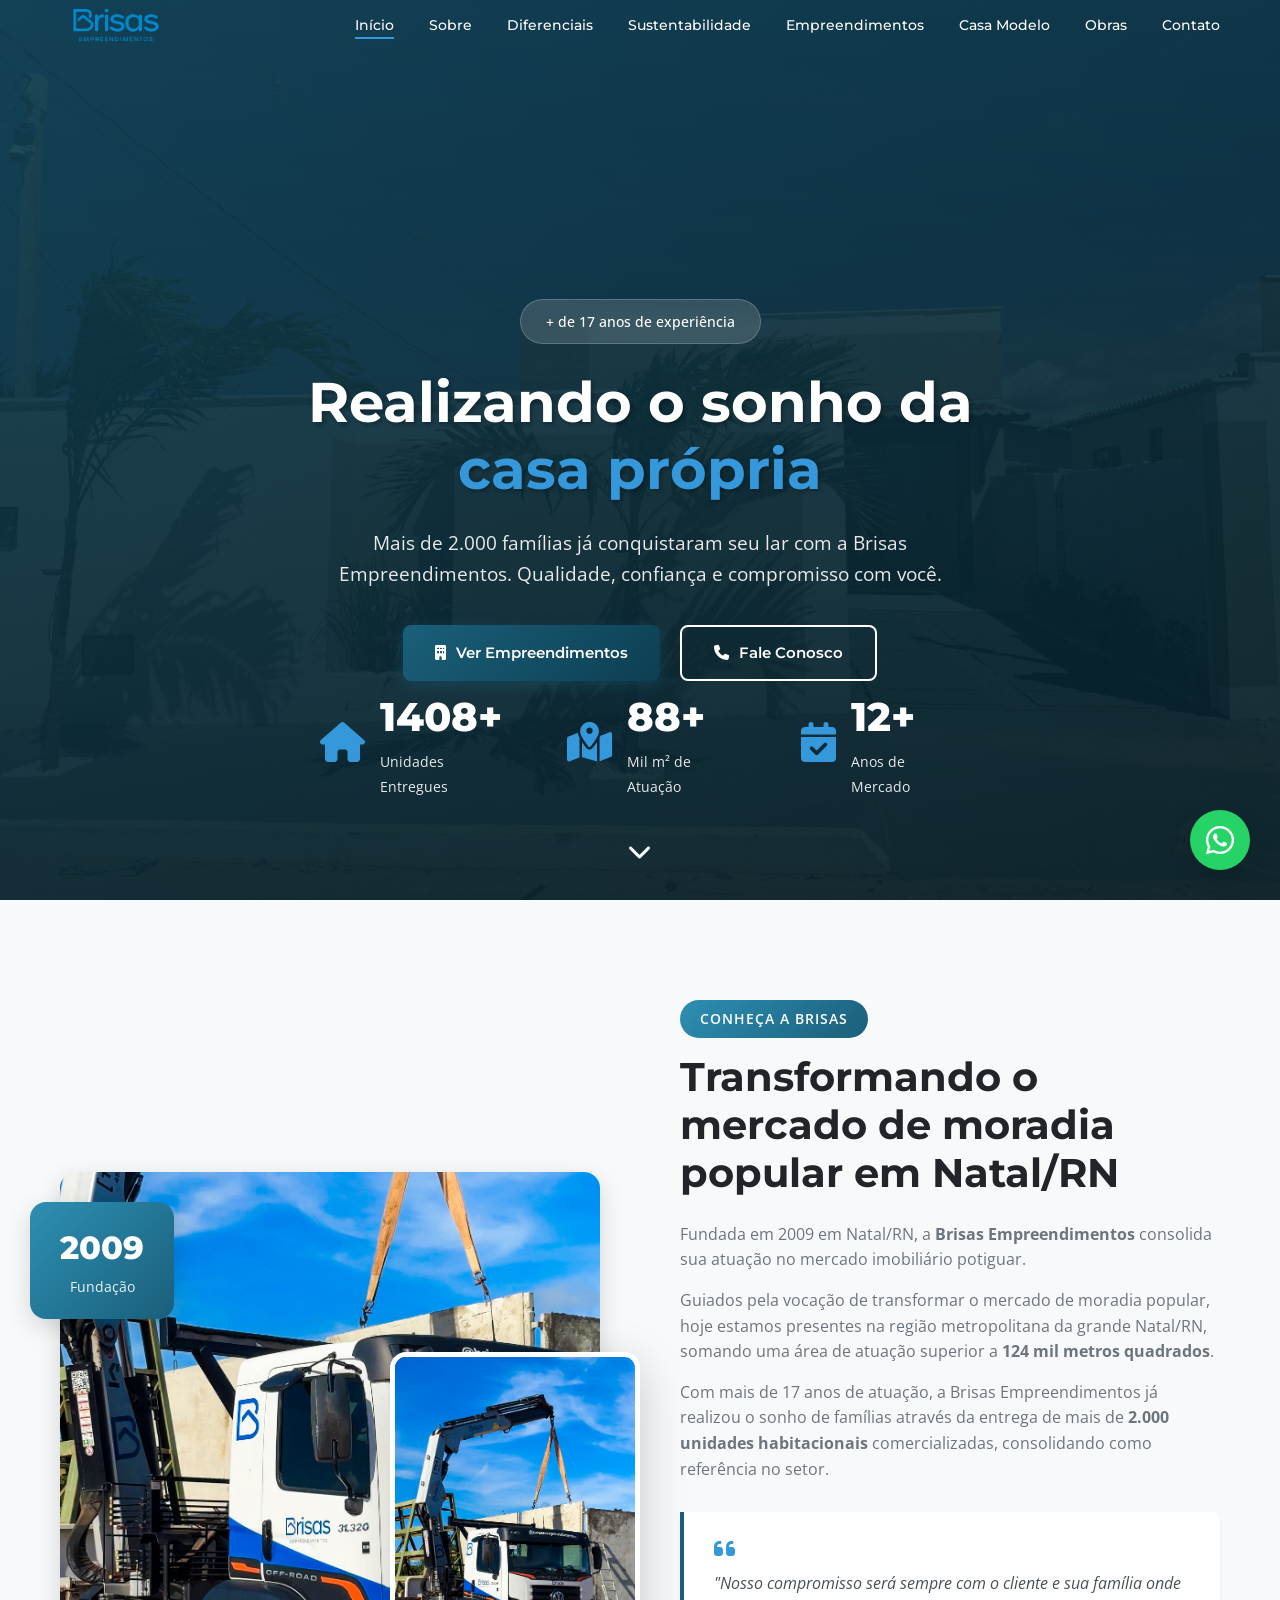
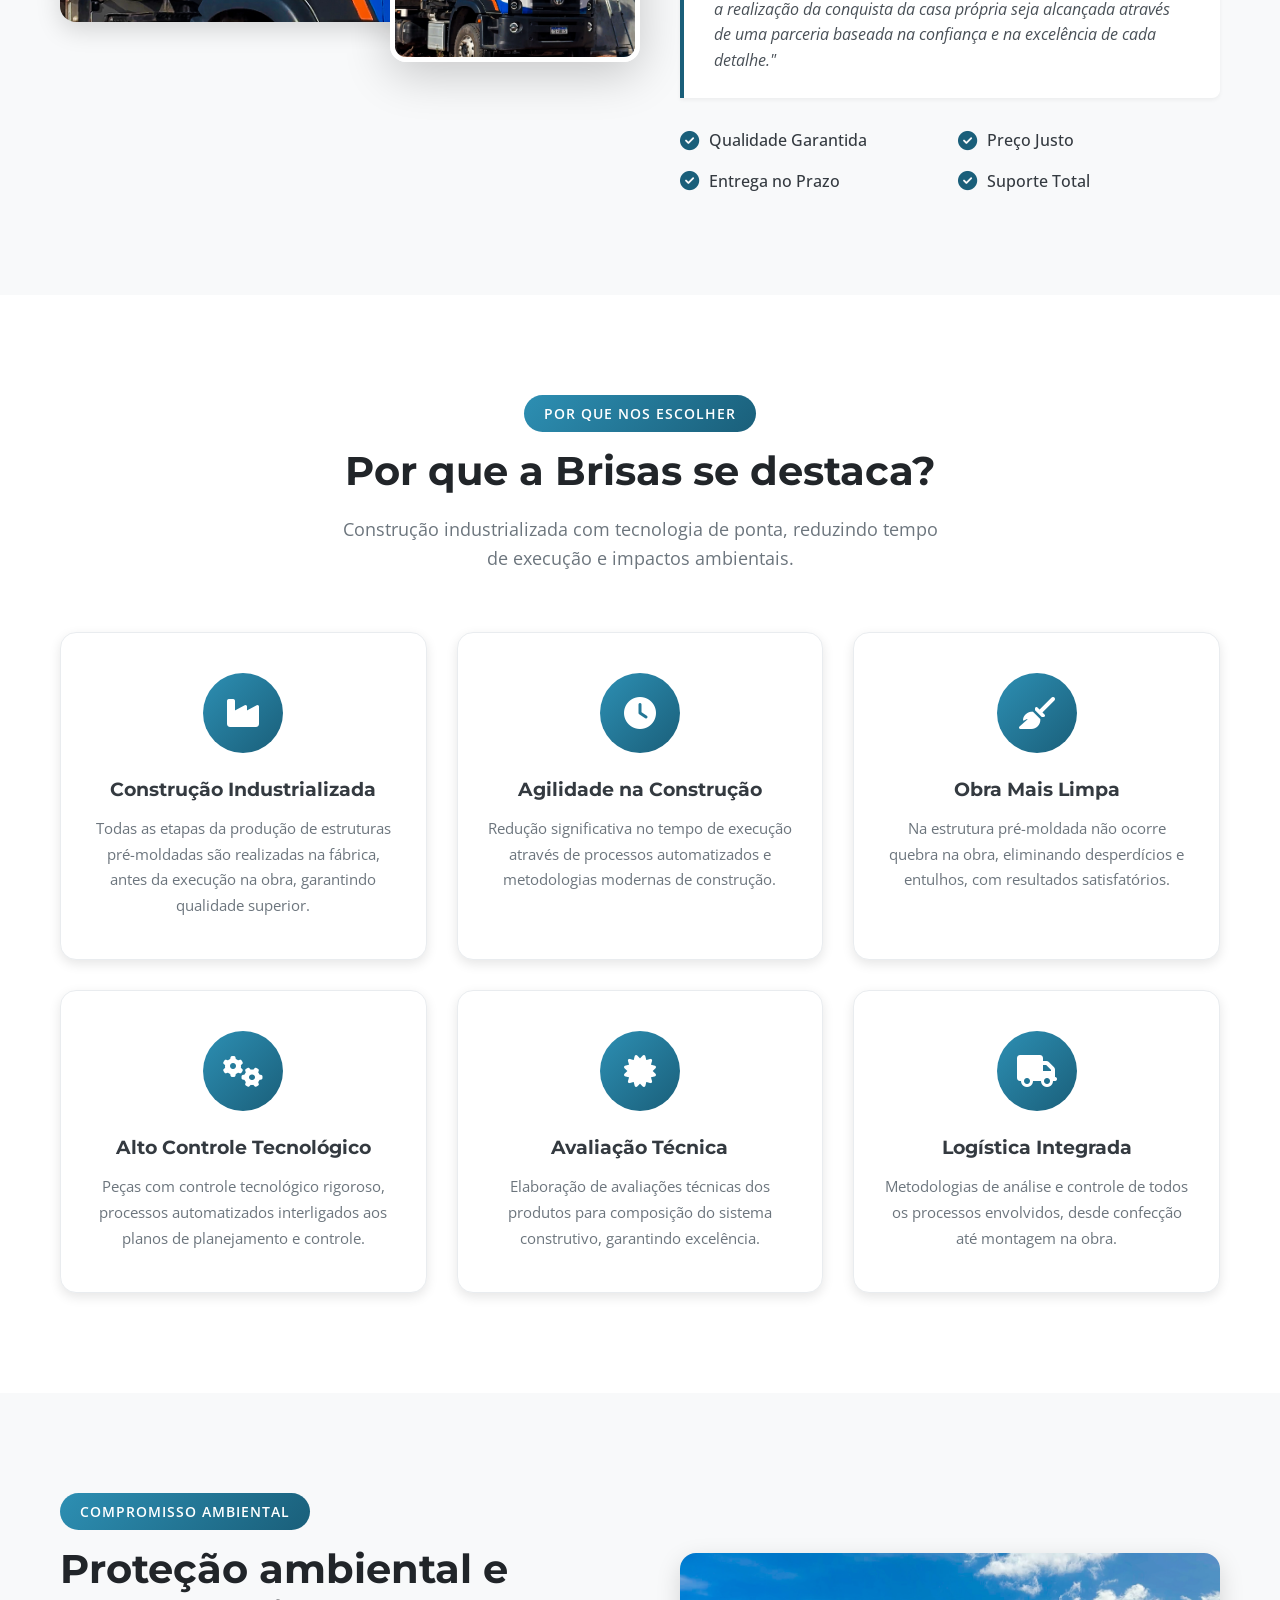
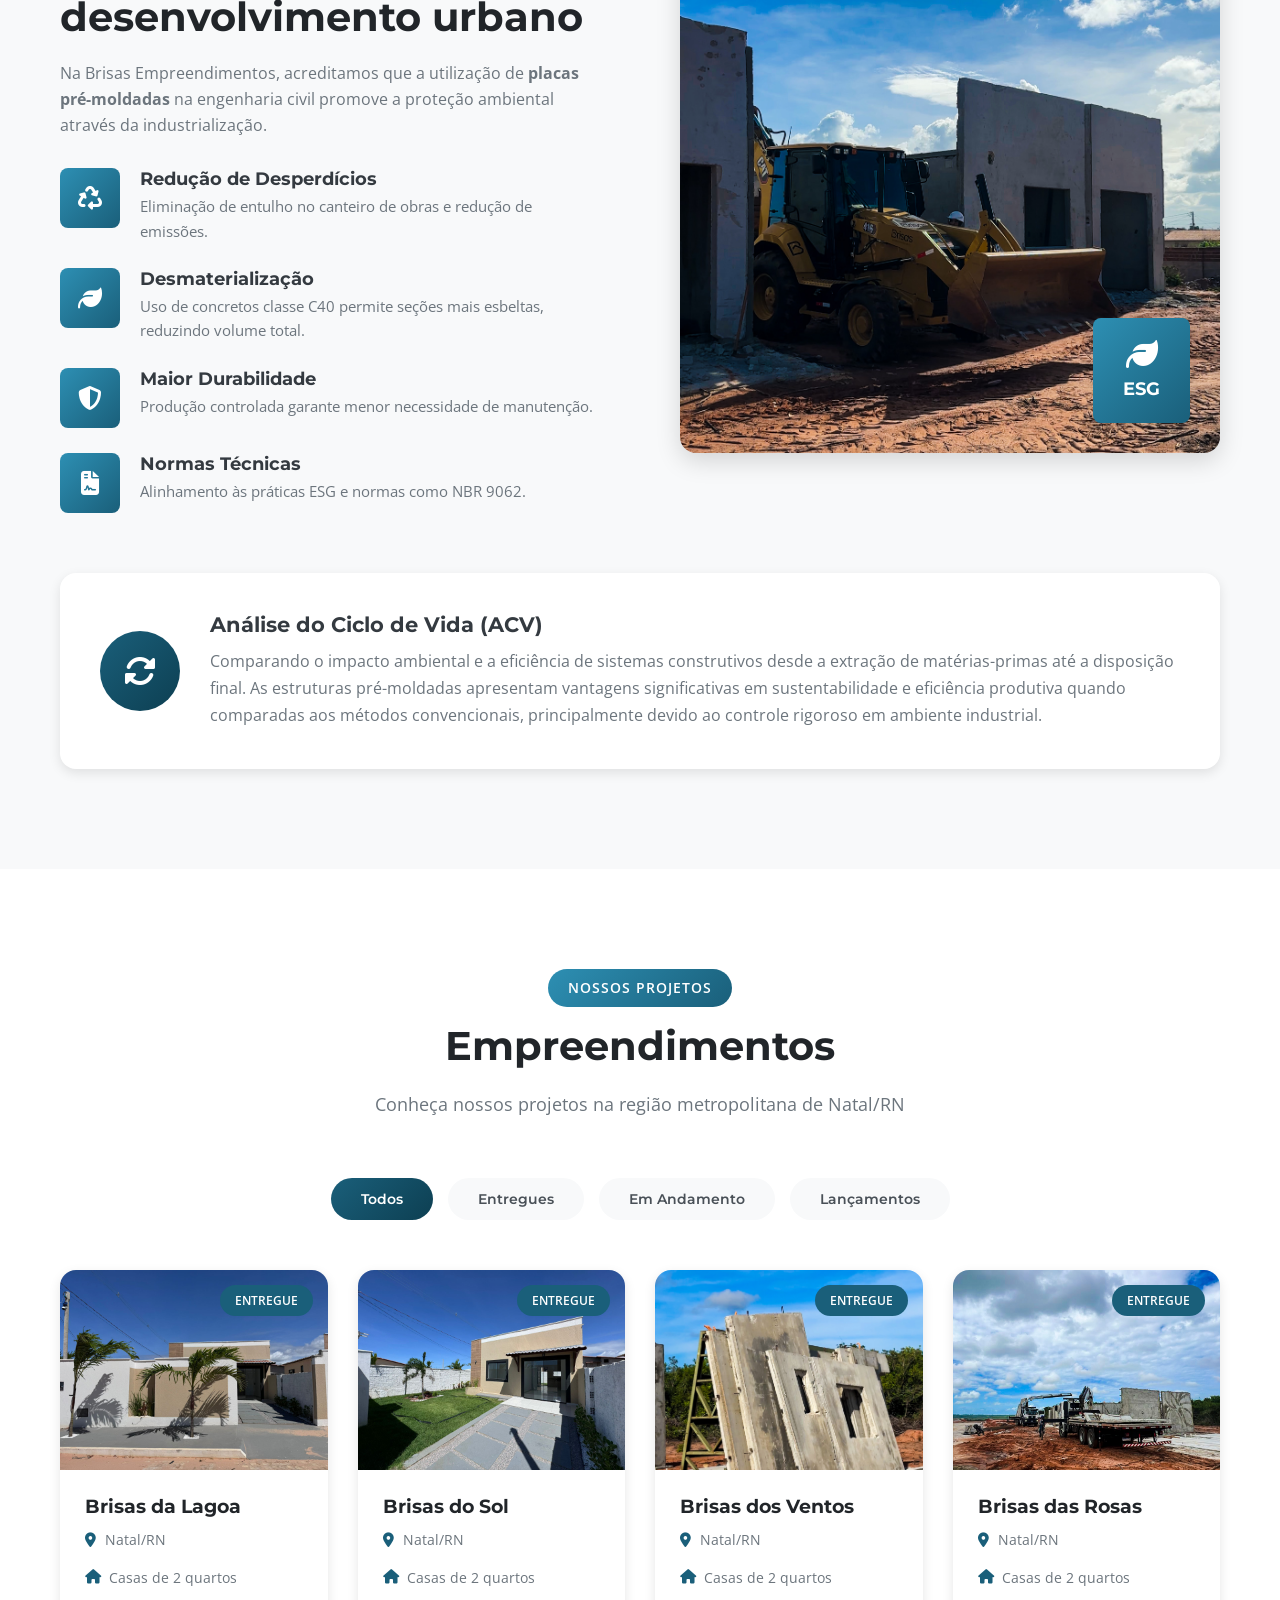
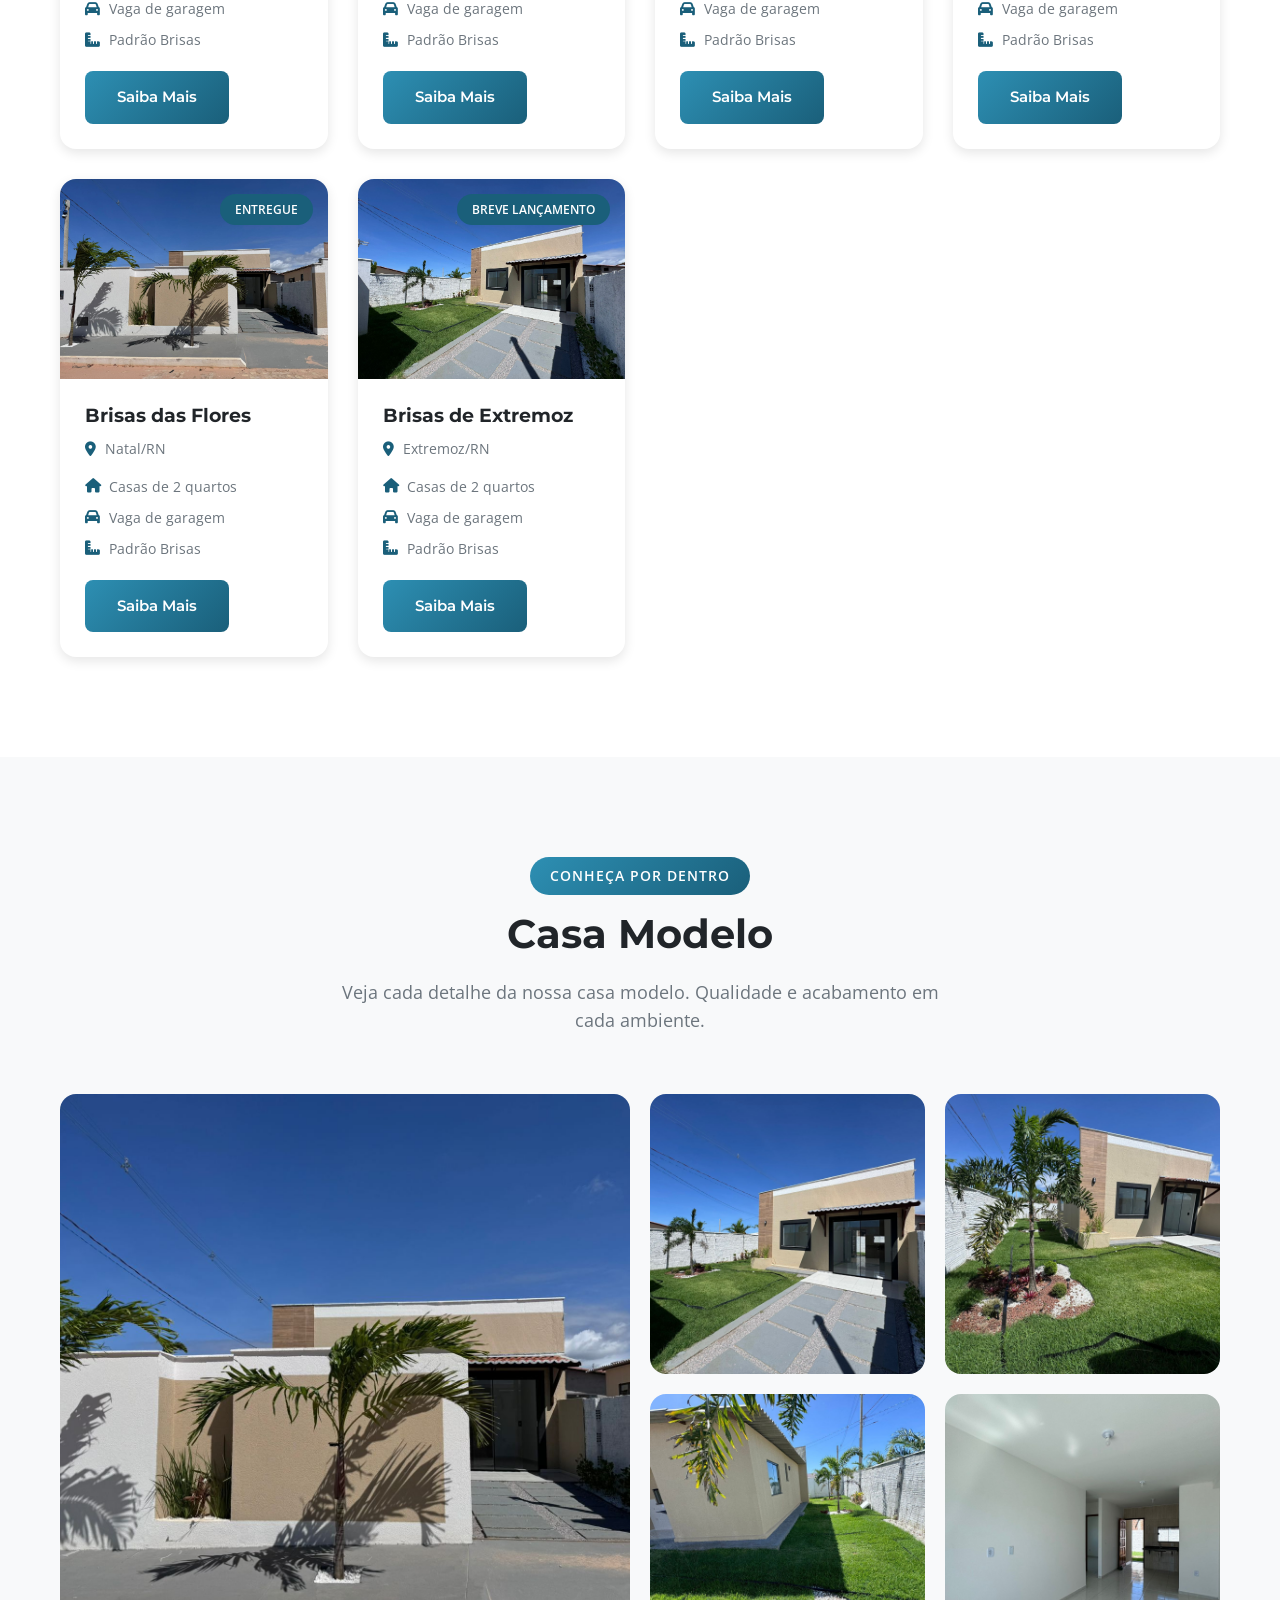
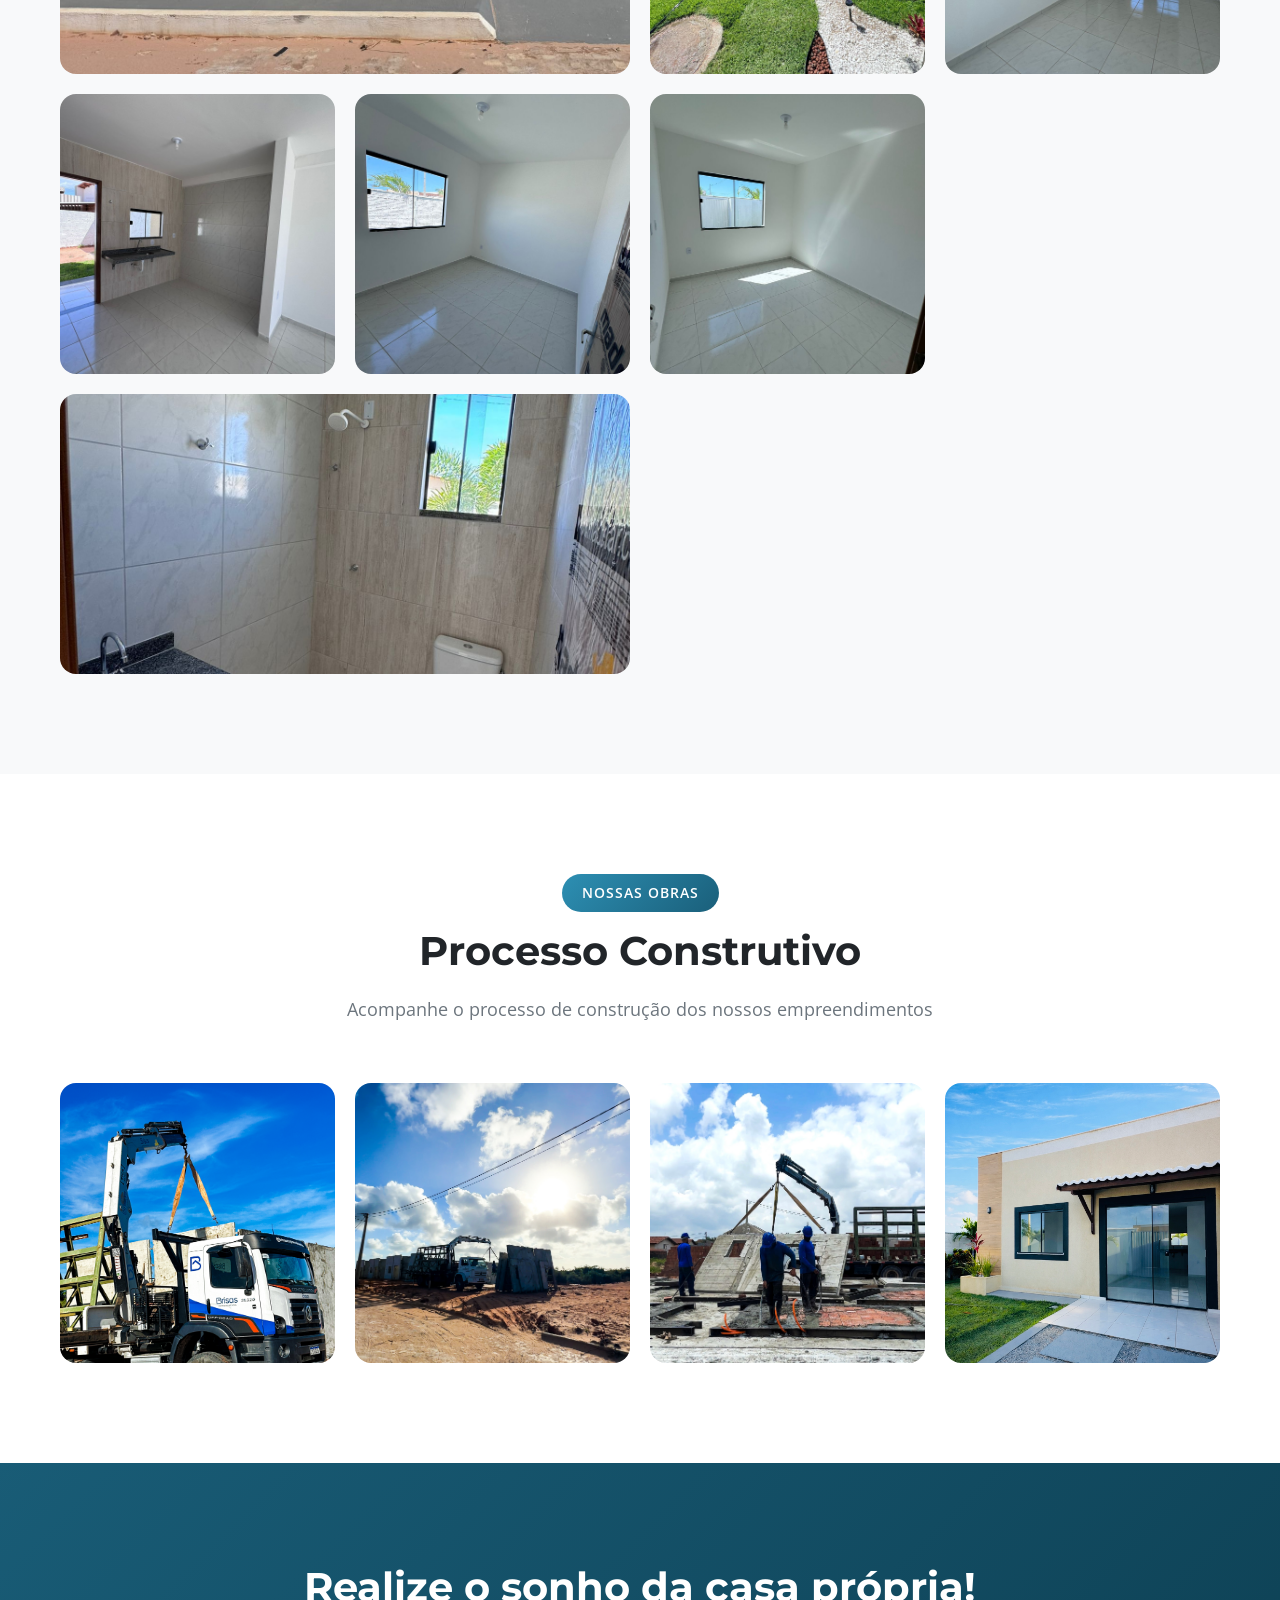
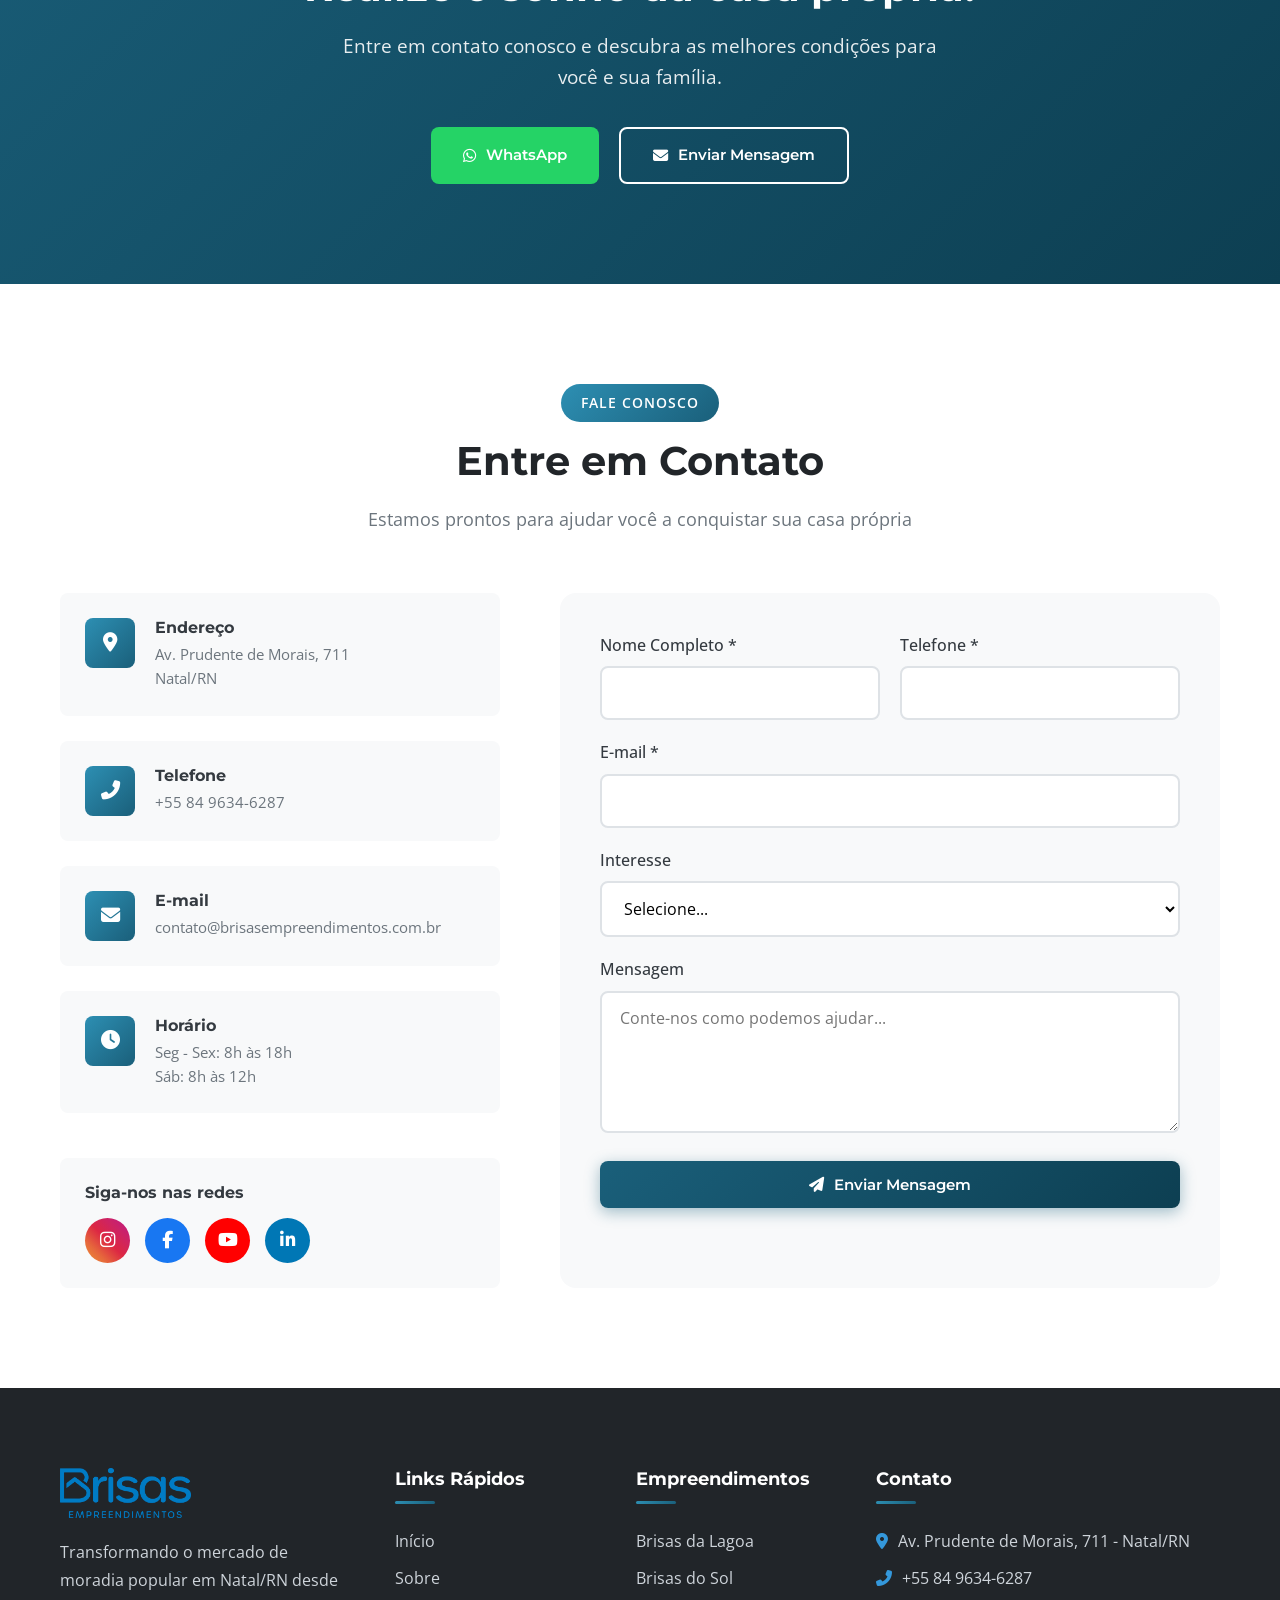
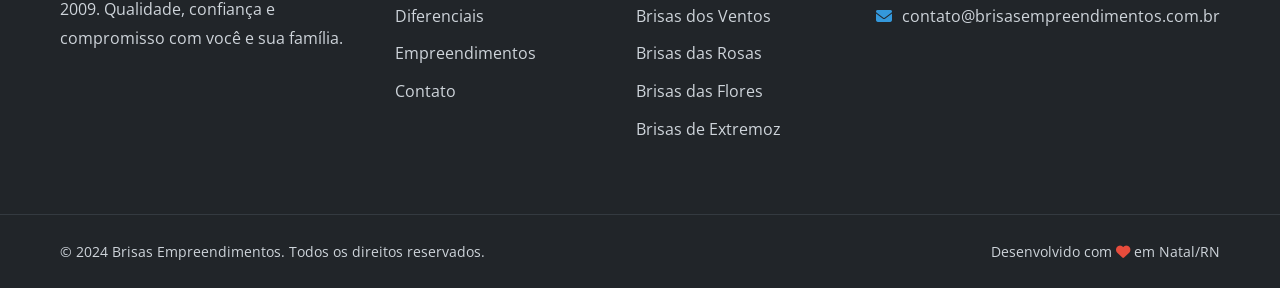
==== index.html @ 6e8f363b "brisas v1" ====
<!DOCTYPE html>
<html lang="pt-BR">
<head>
    <meta charset="UTF-8">
    <meta name="viewport" content="width=device-width, initial-scale=1.0">
    <meta name="description" content="Brisas Empreendimentos - Construindo sonhos há mais de 17 anos em Natal/RN. Casas populares com qualidade e sustentabilidade.">
    <meta name="keywords" content="construtora, casas, imóveis, Natal, RN, moradia popular, sustentabilidade">
    <title>Brisas Empreendimentos | Realizando Sonhos em Natal/RN</title>
    
    <!-- Favicon -->
    <link rel="icon" type="image/png" href="images/favicon.png">
    <link rel="apple-touch-icon" href="images/favicon.png">
    
    <!-- Google Fonts -->
    <link rel="preconnect" href="https://fonts.googleapis.com">
    <link rel="preconnect" href="https://fonts.gstatic.com" crossorigin>
    <link href="https://fonts.googleapis.com/css2?family=Montserrat:wght@300;400;500;600;700;800&family=Open+Sans:wght@300;400;500;600&display=swap" rel="stylesheet">
    
    <!-- Font Awesome -->
    <link rel="stylesheet" href="https://cdnjs.cloudflare.com/ajax/libs/font-awesome/6.4.0/css/all.min.css">
    
    <!-- AOS Animation -->
    <link href="https://unpkg.com/aos@2.3.1/dist/aos.css" rel="stylesheet">
    
    <!-- Custom CSS -->
    <link rel="stylesheet" href="css/styles.css">
</head>
<body>
    <!-- Preloader -->
    <div id="preloader">
        <div class="loader">
            <div class="house-icon">
                <i class="fas fa-home"></i>
            </div>
            <span>Carregando...</span>
        </div>
    </div>

    <!-- Header -->
    <header class="header" id="header">
        <div class="container">
            <nav class="nav">
                <a href="#" class="logo">
                    <img src="images/logo.png" alt="Brisas Empreendimentos" onerror="this.style.display='none'; this.nextElementSibling.style.display='flex';">
                    <div class="logo-text" style="display: none;">
                        <span class="logo-brisas">BRISAS</span>
                        <span class="logo-emp">EMPREENDIMENTOS</span>
                    </div>
                </a>
                
                <div class="nav-menu" id="nav-menu">
                    <ul class="nav-list">
                        <li><a href="#home" class="nav-link active">Início</a></li>
                        <li><a href="#sobre" class="nav-link">Sobre</a></li>
                        <li><a href="#diferenciais" class="nav-link">Diferenciais</a></li>
                        <li><a href="#sustentabilidade" class="nav-link">Sustentabilidade</a></li>
                        <li><a href="#empreendimentos" class="nav-link">Empreendimentos</a></li>
                        <li><a href="#casa-modelo" class="nav-link">Casa Modelo</a></li>
                        <li><a href="#galeria" class="nav-link">Obras</a></li>
                        <li><a href="#contato" class="nav-link">Contato</a></li>
                    </ul>
                </div>
                
                <div class="nav-toggle" id="nav-toggle">
                    <span></span>
                    <span></span>
                    <span></span>
                </div>
            </nav>
        </div>
    </header>

    <!-- Hero Section -->
    <section class="hero" id="home">
        <div class="hero-slider">
            <div class="hero-slide active" style="background-image: url('images/hero-1.jpg');">
                <div class="hero-overlay"></div>
            </div>
            <div class="hero-slide" style="background-image: url('images/hero-2.jpg');">
                <div class="hero-overlay"></div>
            </div>
            <div class="hero-slide" style="background-image: url('images/hero-3.jpg');">
                <div class="hero-overlay"></div>
            </div>
        </div>
        
        <div class="hero-content">
            <div class="container">
                <span class="hero-badge" data-aos="fade-down">+ de 17 anos de experiência</span>
                <h1 class="hero-title" data-aos="fade-up" data-aos-delay="100">
                    Realizando o sonho da <br><span>casa própria</span>
                </h1>
                <p class="hero-description" data-aos="fade-up" data-aos-delay="200">
                    Mais de 2.000 famílias já conquistaram seu lar com a Brisas Empreendimentos. 
                    Qualidade, confiança e compromisso com você.
                </p>
                <div class="hero-buttons" data-aos="fade-up" data-aos-delay="300">
                    <a href="#empreendimentos" class="btn btn-primary">
                        <i class="fas fa-building"></i> Ver Empreendimentos
                    </a>
                    <a href="#contato" class="btn btn-outline">
                        <i class="fas fa-phone"></i> Fale Conosco
                    </a>
                </div>
            </div>
        </div>
        
        <div class="hero-stats">
            <div class="stat-item" data-aos="zoom-in" data-aos-delay="400">
                <i class="fas fa-home"></i>
                <div class="stat-content">
                    <span class="stat-number" data-count="2000">0</span>
                    <span class="stat-label">Unidades Entregues</span>
                </div>
            </div>
            <div class="stat-item" data-aos="zoom-in" data-aos-delay="500">
                <i class="fas fa-map-marked-alt"></i>
                <div class="stat-content">
                    <span class="stat-number" data-count="124">0</span>
                    <span class="stat-label">Mil m² de Atuação</span>
                </div>
            </div>
            <div class="stat-item" data-aos="zoom-in" data-aos-delay="600">
                <i class="fas fa-calendar-check"></i>
                <div class="stat-content">
                    <span class="stat-number" data-count="17">0</span>
                    <span class="stat-label">Anos de Mercado</span>
                </div>
            </div>
        </div>
        
        <a href="#sobre" class="scroll-down">
            <i class="fas fa-chevron-down"></i>
        </a>
    </section>

    <!-- Sobre Section -->
    <section class="sobre" id="sobre">
        <div class="container">
            <div class="sobre-grid">
                <div class="sobre-images" data-aos="fade-right">
                    <div class="image-main">
                        <img src="images/sobre-1.jpg" alt="Brisas Empreendimentos - Construção">
                    </div>
                    <div class="image-secondary">
                        <img src="images/sobre-2.jpg" alt="Brisas Empreendimentos - Projeto">
                    </div>
                    <div class="experience-badge">
                        <span class="year">2009</span>
                        <span class="text">Fundação</span>
                    </div>
                </div>
                
                <div class="sobre-content" data-aos="fade-left">
                    <span class="section-badge">Conheça a Brisas</span>
                    <h2 class="section-title">Transformando o mercado de moradia popular em Natal/RN</h2>
                    <p class="sobre-text">
                        Fundada em 2009 em Natal/RN, a <strong>Brisas Empreendimentos</strong> consolida sua atuação no mercado imobiliário potiguar.
                    </p>
                    <p class="sobre-text">
                        Guiados pela vocação de transformar o mercado de moradia popular, hoje estamos presentes na região metropolitana da grande Natal/RN, somando uma área de atuação superior a <strong>124 mil metros quadrados</strong>.
                    </p>
                    <p class="sobre-text">
                        Com mais de 17 anos de atuação, a Brisas Empreendimentos já realizou o sonho de famílias através da entrega de mais de <strong>2.000 unidades habitacionais</strong> comercializadas, consolidando como referência no setor.
                    </p>
                    
                    <div class="sobre-quote">
                        <i class="fas fa-quote-left"></i>
                        <p>"Nosso compromisso será sempre com o cliente e sua família onde a realização da conquista da casa própria seja alcançada através de uma parceria baseada na confiança e na excelência de cada detalhe."</p>
                    </div>
                    
                    <div class="sobre-features">
                        <div class="feature-item">
                            <i class="fas fa-check-circle"></i>
                            <span>Qualidade Garantida</span>
                        </div>
                        <div class="feature-item">
                            <i class="fas fa-check-circle"></i>
                            <span>Preço Justo</span>
                        </div>
                        <div class="feature-item">
                            <i class="fas fa-check-circle"></i>
                            <span>Entrega no Prazo</span>
                        </div>
                        <div class="feature-item">
                            <i class="fas fa-check-circle"></i>
                            <span>Suporte Total</span>
                        </div>
                    </div>
                </div>
            </div>
        </div>
    </section>

    <!-- Diferenciais Section -->
    <section class="diferenciais" id="diferenciais">
        <div class="container">
            <div class="section-header" data-aos="fade-up">
                <span class="section-badge">Por que nos escolher</span>
                <h2 class="section-title">Por que a Brisas se destaca?</h2>
                <p class="section-description">
                    Construção industrializada com tecnologia de ponta, reduzindo tempo de execução e impactos ambientais.
                </p>
            </div>
            
            <div class="diferenciais-grid">
                <div class="diferencial-card" data-aos="fade-up" data-aos-delay="100">
                    <div class="diferencial-icon">
                        <i class="fas fa-industry"></i>
                    </div>
                    <h3>Construção Industrializada</h3>
                    <p>Todas as etapas da produção de estruturas pré-moldadas são realizadas na fábrica, antes da execução na obra, garantindo qualidade superior.</p>
                </div>
                
                <div class="diferencial-card" data-aos="fade-up" data-aos-delay="200">
                    <div class="diferencial-icon">
                        <i class="fas fa-clock"></i>
                    </div>
                    <h3>Agilidade na Construção</h3>
                    <p>Redução significativa no tempo de execução através de processos automatizados e metodologias modernas de construção.</p>
                </div>
                
                <div class="diferencial-card" data-aos="fade-up" data-aos-delay="300">
                    <div class="diferencial-icon">
                        <i class="fas fa-broom"></i>
                    </div>
                    <h3>Obra Mais Limpa</h3>
                    <p>Na estrutura pré-moldada não ocorre quebra na obra, eliminando desperdícios e entulhos, com resultados satisfatórios.</p>
                </div>
                
                <div class="diferencial-card" data-aos="fade-up" data-aos-delay="400">
                    <div class="diferencial-icon">
                        <i class="fas fa-cogs"></i>
                    </div>
                    <h3>Alto Controle Tecnológico</h3>
                    <p>Peças com controle tecnológico rigoroso, processos automatizados interligados aos planos de planejamento e controle.</p>
                </div>
                
                <div class="diferencial-card" data-aos="fade-up" data-aos-delay="500">
                    <div class="diferencial-icon">
                        <i class="fas fa-certificate"></i>
                    </div>
                    <h3>Avaliação Técnica</h3>
                    <p>Elaboração de avaliações técnicas dos produtos para composição do sistema construtivo, garantindo excelência.</p>
                </div>
                
                <div class="diferencial-card" data-aos="fade-up" data-aos-delay="600">
                    <div class="diferencial-icon">
                        <i class="fas fa-truck"></i>
                    </div>
                    <h3>Logística Integrada</h3>
                    <p>Metodologias de análise e controle de todos os processos envolvidos, desde confecção até montagem na obra.</p>
                </div>
            </div>
        </div>
    </section>

    <!-- Sustentabilidade Section -->
    <section class="sustentabilidade" id="sustentabilidade">
        <div class="container">
            <div class="sustentabilidade-grid">
                <div class="sustentabilidade-content" data-aos="fade-right">
                    <span class="section-badge">Compromisso Ambiental</span>
                    <h2 class="section-title">Proteção ambiental e desenvolvimento urbano</h2>
                    <p>
                        Na Brisas Empreendimentos, acreditamos que a utilização de <strong>placas pré-moldadas</strong> na engenharia civil promove a proteção ambiental através da industrialização.
                    </p>
                    
                    <div class="sustentabilidade-benefits">
                        <div class="benefit-item">
                            <div class="benefit-icon">
                                <i class="fas fa-recycle"></i>
                            </div>
                            <div class="benefit-content">
                                <h4>Redução de Desperdícios</h4>
                                <p>Eliminação de entulho no canteiro de obras e redução de emissões.</p>
                            </div>
                        </div>
                        
                        <div class="benefit-item">
                            <div class="benefit-icon">
                                <i class="fas fa-leaf"></i>
                            </div>
                            <div class="benefit-content">
                                <h4>Desmaterialização</h4>
                                <p>Uso de concretos classe C40 permite seções mais esbeltas, reduzindo volume total.</p>
                            </div>
                        </div>
                        
                        <div class="benefit-item">
                            <div class="benefit-icon">
                                <i class="fas fa-shield-alt"></i>
                            </div>
                            <div class="benefit-content">
                                <h4>Maior Durabilidade</h4>
                                <p>Produção controlada garante menor necessidade de manutenção.</p>
                            </div>
                        </div>
                        
                        <div class="benefit-item">
                            <div class="benefit-icon">
                                <i class="fas fa-file-contract"></i>
                            </div>
                            <div class="benefit-content">
                                <h4>Normas Técnicas</h4>
                                <p>Alinhamento às práticas ESG e normas como NBR 9062.</p>
                            </div>
                        </div>
                    </div>
                </div>
                
                <div class="sustentabilidade-image" data-aos="fade-left">
                    <img src="images/sustentabilidade.jpg" alt="Construção Sustentável Brisas">
                    <div class="image-badge">
                        <i class="fas fa-leaf"></i>
                        <span>ESG</span>
                    </div>
                </div>
            </div>
            
            <div class="acv-section" data-aos="fade-up">
                <div class="acv-icon">
                    <i class="fas fa-sync-alt"></i>
                </div>
                <div class="acv-content">
                    <h3>Análise do Ciclo de Vida (ACV)</h3>
                    <p>Comparando o impacto ambiental e a eficiência de sistemas construtivos desde a extração de matérias-primas até a disposição final. As estruturas pré-moldadas apresentam vantagens significativas em sustentabilidade e eficiência produtiva quando comparadas aos métodos convencionais, principalmente devido ao controle rigoroso em ambiente industrial.</p>
                </div>
            </div>
        </div>
    </section>

    <!-- Empreendimentos Section -->
    <section class="empreendimentos" id="empreendimentos">
        <div class="container">
            <div class="section-header" data-aos="fade-up">
                <span class="section-badge">Nossos Projetos</span>
                <h2 class="section-title">Empreendimentos</h2>
                <p class="section-description">
                    Conheça nossos projetos na região metropolitana de Natal/RN
                </p>
            </div>
            
            <div class="empreendimentos-filter" data-aos="fade-up">
                <button class="filter-btn active" data-filter="all">Todos</button>
                <button class="filter-btn" data-filter="entregues">Entregues</button>
                <button class="filter-btn" data-filter="andamento">Em Andamento</button>
                <button class="filter-btn" data-filter="lancamentos">Lançamentos</button>
            </div>
            
            <div class="empreendimentos-grid">
                <div class="empreendimento-card" data-category="entregues" data-aos="fade-up" data-aos-delay="100">
                    <div class="empreendimento-image">
                        <img src="images/empreendimento-1.jpg" alt="Brisas da Lagoa - Brisas Empreendimentos">
                        <span class="empreendimento-status entregue">Entregue</span>
                    </div>
                    <div class="empreendimento-content">
                        <h3>Brisas da Lagoa</h3>
                        <p class="empreendimento-location"><i class="fas fa-map-marker-alt"></i> Natal/RN</p>
                        <ul class="empreendimento-features">
                            <li><i class="fas fa-home"></i> Casas de 2 quartos</li>
                            <li><i class="fas fa-car"></i> Vaga de garagem</li>
                            <li><i class="fas fa-ruler-combined"></i> Padrão Brisas</li>
                        </ul>
                        <a href="#contato" class="btn btn-secondary">Saiba Mais</a>
                    </div>
                </div>
                
                <div class="empreendimento-card" data-category="entregues" data-aos="fade-up" data-aos-delay="200">
                    <div class="empreendimento-image">
                        <img src="images/empreendimento-2.jpg" alt="Brisas do Sol - Brisas Empreendimentos">
                        <span class="empreendimento-status entregue">Entregue</span>
                    </div>
                    <div class="empreendimento-content">
                        <h3>Brisas do Sol</h3>
                        <p class="empreendimento-location"><i class="fas fa-map-marker-alt"></i> Natal/RN</p>
                        <ul class="empreendimento-features">
                            <li><i class="fas fa-home"></i> Casas de 2 quartos</li>
                            <li><i class="fas fa-car"></i> Vaga de garagem</li>
                            <li><i class="fas fa-ruler-combined"></i> Padrão Brisas</li>
                        </ul>
                        <a href="#contato" class="btn btn-secondary">Saiba Mais</a>
                    </div>
                </div>
                
                <div class="empreendimento-card" data-category="entregues" data-aos="fade-up" data-aos-delay="300">
                    <div class="empreendimento-image">
                        <img src="images/empreendimento-3.jpg" alt="Brisas dos Ventos - Brisas Empreendimentos">
                        <span class="empreendimento-status entregue">Entregue</span>
                    </div>
                    <div class="empreendimento-content">
                        <h3>Brisas dos Ventos</h3>
                        <p class="empreendimento-location"><i class="fas fa-map-marker-alt"></i> Natal/RN</p>
                        <ul class="empreendimento-features">
                            <li><i class="fas fa-home"></i> Casas de 2 quartos</li>
                            <li><i class="fas fa-car"></i> Vaga de garagem</li>
                            <li><i class="fas fa-ruler-combined"></i> Padrão Brisas</li>
                        </ul>
                        <a href="#contato" class="btn btn-secondary">Saiba Mais</a>
                    </div>
                </div>
                
                <div class="empreendimento-card" data-category="entregues" data-aos="fade-up" data-aos-delay="400">
                    <div class="empreendimento-image">
                        <img src="images/empreendimento-4.jpg" alt="Brisas das Rosas - Brisas Empreendimentos">
                        <span class="empreendimento-status entregue">Entregue</span>
                    </div>
                    <div class="empreendimento-content">
                        <h3>Brisas das Rosas</h3>
                        <p class="empreendimento-location"><i class="fas fa-map-marker-alt"></i> Natal/RN</p>
                        <ul class="empreendimento-features">
                            <li><i class="fas fa-home"></i> Casas de 2 quartos</li>
                            <li><i class="fas fa-car"></i> Vaga de garagem</li>
                            <li><i class="fas fa-ruler-combined"></i> Padrão Brisas</li>
                        </ul>
                        <a href="#contato" class="btn btn-secondary">Saiba Mais</a>
                    </div>
                </div>
                
                <div class="empreendimento-card" data-category="entregues" data-aos="fade-up" data-aos-delay="500">
                    <div class="empreendimento-image">
                        <img src="images/empreendimento-1.jpg" alt="Brisas das Flores - Brisas Empreendimentos">
                        <span class="empreendimento-status entregue">Entregue</span>
                    </div>
                    <div class="empreendimento-content">
                        <h3>Brisas das Flores</h3>
                        <p class="empreendimento-location"><i class="fas fa-map-marker-alt"></i> Natal/RN</p>
                        <ul class="empreendimento-features">
                            <li><i class="fas fa-home"></i> Casas de 2 quartos</li>
                            <li><i class="fas fa-car"></i> Vaga de garagem</li>
                            <li><i class="fas fa-ruler-combined"></i> Padrão Brisas</li>
                        </ul>
                        <a href="#contato" class="btn btn-secondary">Saiba Mais</a>
                    </div>
                </div>
                
                <div class="empreendimento-card" data-category="lancamentos" data-aos="fade-up" data-aos-delay="600">
                    <div class="empreendimento-image">
                        <img src="images/empreendimento-2.jpg" alt="Brisas de Extremoz - Brisas Empreendimentos">
                        <span class="empreendimento-status lancamento">Breve Lançamento</span>
                    </div>
                    <div class="empreendimento-content">
                        <h3>Brisas de Extremoz</h3>
                        <p class="empreendimento-location"><i class="fas fa-map-marker-alt"></i> Extremoz/RN</p>
                        <ul class="empreendimento-features">
                            <li><i class="fas fa-home"></i> Casas de 2 quartos</li>
                            <li><i class="fas fa-car"></i> Vaga de garagem</li>
                            <li><i class="fas fa-ruler-combined"></i> Padrão Brisas</li>
                        </ul>
                        <a href="#contato" class="btn btn-secondary">Saiba Mais</a>
                    </div>
                </div>
            </div>
        </div>
    </section>

    <!-- Casa Modelo Section -->
    <section class="galeria" id="casa-modelo">
        <div class="container">
            <div class="section-header" data-aos="fade-up">
                <span class="section-badge">Conheça por Dentro</span>
                <h2 class="section-title">Casa Modelo</h2>
                <p class="section-description">
                    Veja cada detalhe da nossa casa modelo. Qualidade e acabamento em cada ambiente.
                </p>
            </div>
            
            <div class="galeria-grid casa-modelo-grid">
                <!-- Exterior -->
                <div class="galeria-item large" data-aos="zoom-in" data-aos-delay="100">
                    <img src="images/casa-fachada.jpg" alt="Fachada - Casa Modelo Brisas Empreendimentos">
                    <div class="galeria-overlay">
                        <i class="fas fa-home"></i>
                        <span>Fachada</span>
                    </div>
                </div>
                
                <div class="galeria-item" data-aos="zoom-in" data-aos-delay="150">
                    <img src="images/casa-entrada-direita.jpg" alt="Entrada Lateral Direita - Casa Modelo Brisas">
                    <div class="galeria-overlay">
                        <i class="fas fa-door-open"></i>
                        <span>Entrada Direita</span>
                    </div>
                </div>
                
                <div class="galeria-item" data-aos="zoom-in" data-aos-delay="200">
                    <img src="images/casa-entrada-esquerda.jpg" alt="Entrada Lateral Esquerda - Casa Modelo Brisas">
                    <div class="galeria-overlay">
                        <i class="fas fa-door-open"></i>
                        <span>Entrada Esquerda</span>
                    </div>
                </div>
                
                <div class="galeria-item" data-aos="zoom-in" data-aos-delay="250">
                    <img src="images/casa-atras.jpg" alt="Fundos - Casa Modelo Brisas">
                    <div class="galeria-overlay">
                        <i class="fas fa-tree"></i>
                        <span>Fundos</span>
                    </div>
                </div>
                
                <!-- Interior -->
                <div class="galeria-item" data-aos="zoom-in" data-aos-delay="300">
                    <img src="images/casa-sala.jpg" alt="Sala de Estar - Casa Modelo Brisas">
                    <div class="galeria-overlay">
                        <i class="fas fa-couch"></i>
                        <span>Sala de Estar</span>
                    </div>
                </div>
                
                <div class="galeria-item" data-aos="zoom-in" data-aos-delay="350">
                    <img src="images/casa-cozinha.jpg" alt="Cozinha - Casa Modelo Brisas">
                    <div class="galeria-overlay">
                        <i class="fas fa-utensils"></i>
                        <span>Cozinha</span>
                    </div>
                </div>
                
                <div class="galeria-item" data-aos="zoom-in" data-aos-delay="400">
                    <img src="images/casa-quarto1.jpg" alt="Quarto 1 - Casa Modelo Brisas">
                    <div class="galeria-overlay">
                        <i class="fas fa-bed"></i>
                        <span>Quarto 1</span>
                    </div>
                </div>
                
                <div class="galeria-item" data-aos="zoom-in" data-aos-delay="450">
                    <img src="images/casa-quarto2.jpg" alt="Quarto 2 - Casa Modelo Brisas">
                    <div class="galeria-overlay">
                        <i class="fas fa-bed"></i>
                        <span>Quarto 2</span>
                    </div>
                </div>
                
                <div class="galeria-item large" data-aos="zoom-in" data-aos-delay="500">
                    <img src="images/casa-banheiro.jpg" alt="Banheiro Social - Casa Modelo Brisas">
                    <div class="galeria-overlay">
                        <i class="fas fa-bath"></i>
                        <span>Banheiro Social</span>
                    </div>
                </div>
            </div>
        </div>
    </section>

    <!-- Galeria Obras Section -->
    <section class="galeria obras" id="galeria">
        <div class="container">
            <div class="section-header" data-aos="fade-up">
                <span class="section-badge">Nossas Obras</span>
                <h2 class="section-title">Processo Construtivo</h2>
                <p class="section-description">
                    Acompanhe o processo de construção dos nossos empreendimentos
                </p>
            </div>
            
            <div class="galeria-grid obras-grid">
                <div class="galeria-item" data-aos="zoom-in" data-aos-delay="100">
                    <img src="images/obra-1.jpg" alt="Obra Brisas Empreendimentos">
                    <div class="galeria-overlay">
                        <i class="fas fa-hard-hat"></i>
                        <span>Construção</span>
                    </div>
                </div>
                
                <div class="galeria-item" data-aos="zoom-in" data-aos-delay="150">
                    <img src="images/obra-2.jpg" alt="Obra Brisas Empreendimentos">
                    <div class="galeria-overlay">
                        <i class="fas fa-hard-hat"></i>
                        <span>Estrutura</span>
                    </div>
                </div>
                
                <div class="galeria-item" data-aos="zoom-in" data-aos-delay="200">
                    <img src="images/obra-3.jpg" alt="Obra Brisas Empreendimentos">
                    <div class="galeria-overlay">
                        <i class="fas fa-hard-hat"></i>
                        <span>Fundação</span>
                    </div>
                </div>
                
                <div class="galeria-item" data-aos="zoom-in" data-aos-delay="250">
                    <img src="images/obra-4.png" alt="Obra Brisas Empreendimentos">
                    <div class="galeria-overlay">
                        <i class="fas fa-hard-hat"></i>
                        <span>Acabamento</span>
                    </div>
                </div>
            </div>
        </div>
    </section>

    <!-- CTA Section -->
    <section class="cta">
        <div class="cta-overlay"></div>
        <div class="container">
            <div class="cta-content" data-aos="zoom-in">
                <h2>Realize o sonho da casa própria!</h2>
                <p>Entre em contato conosco e descubra as melhores condições para você e sua família.</p>
                <div class="cta-buttons">
                    <a href="https://wa.me/558496346287" target="_blank" class="btn btn-whatsapp">
                        <i class="fab fa-whatsapp"></i> WhatsApp
                    </a>
                    <a href="#contato" class="btn btn-outline-white">
                        <i class="fas fa-envelope"></i> Enviar Mensagem
                    </a>
                </div>
            </div>
        </div>
    </section>

    <!-- Contato Section -->
    <section class="contato" id="contato">
        <div class="container">
            <div class="section-header" data-aos="fade-up">
                <span class="section-badge">Fale Conosco</span>
                <h2 class="section-title">Entre em Contato</h2>
                <p class="section-description">
                    Estamos prontos para ajudar você a conquistar sua casa própria
                </p>
            </div>
            
            <div class="contato-grid">
                <div class="contato-info" data-aos="fade-right">
                    <div class="info-card">
                        <div class="info-icon">
                            <i class="fas fa-map-marker-alt"></i>
                        </div>
                        <div class="info-content">
                            <h4>Endereço</h4>
                            <p>Av. Prudente de Morais, 711<br>Natal/RN</p>
                        </div>
                    </div>
                    
                    <div class="info-card">
                        <div class="info-icon">
                            <i class="fas fa-phone-alt"></i>
                        </div>
                        <div class="info-content">
                            <h4>Telefone</h4>
                            <p>+55 84 9634-6287</p>
                        </div>
                    </div>
                    
                    <div class="info-card">
                        <div class="info-icon">
                            <i class="fas fa-envelope"></i>
                        </div>
                        <div class="info-content">
                            <h4>E-mail</h4>
                            <p>contato@brisasempreendimentos.com.br</p>
                        </div>
                    </div>
                    
                    <div class="info-card">
                        <div class="info-icon">
                            <i class="fas fa-clock"></i>
                        </div>
                        <div class="info-content">
                            <h4>Horário</h4>
                            <p>Seg - Sex: 8h às 18h<br>Sáb: 8h às 12h</p>
                        </div>
                    </div>
                    
                    <div class="social-links">
                        <h4>Siga-nos nas redes</h4>
                        <div class="social-icons">
                            <a href="https://www.instagram.com/brisasempreendimentos/" target="_blank" class="social-icon instagram">
                                <i class="fab fa-instagram"></i>
                            </a>
                            <a href="#" target="_blank" class="social-icon facebook">
                                <i class="fab fa-facebook-f"></i>
                            </a>
                            <a href="#" target="_blank" class="social-icon youtube">
                                <i class="fab fa-youtube"></i>
                            </a>
                            <a href="#" target="_blank" class="social-icon linkedin">
                                <i class="fab fa-linkedin-in"></i>
                            </a>
                        </div>
                    </div>
                </div>
                
                <div class="contato-form" data-aos="fade-left">
                    <form id="contact-form">
                        <div class="form-row">
                            <div class="form-group">
                                <label for="nome">Nome Completo *</label>
                                <input type="text" id="nome" name="nome" required>
                            </div>
                            <div class="form-group">
                                <label for="telefone">Telefone *</label>
                                <input type="tel" id="telefone" name="telefone" required>
                            </div>
                        </div>
                        
                        <div class="form-group">
                            <label for="email">E-mail *</label>
                            <input type="email" id="email" name="email" required>
                        </div>
                        
                        <div class="form-group">
                            <label for="interesse">Interesse</label>
                            <select id="interesse" name="interesse">
                                <option value="">Selecione...</option>
                                <option value="comprar">Quero comprar uma casa</option>
                                <option value="informacoes">Mais informações</option>
                                <option value="visita">Agendar visita</option>
                                <option value="outro">Outro assunto</option>
                            </select>
                        </div>
                        
                        <div class="form-group">
                            <label for="mensagem">Mensagem</label>
                            <textarea id="mensagem" name="mensagem" rows="5" placeholder="Conte-nos como podemos ajudar..."></textarea>
                        </div>
                        
                        <button type="submit" class="btn btn-primary btn-block">
                            <i class="fas fa-paper-plane"></i> Enviar Mensagem
                        </button>
                    </form>
                </div>
            </div>
        </div>
    </section>

    <!-- Footer -->
    <footer class="footer">
        <div class="footer-top">
            <div class="container">
                <div class="footer-grid">
                    <div class="footer-col">
                        <div class="footer-logo">
                            <img src="images/logo-white.png" alt="Brisas Empreendimentos" onerror="this.style.display='none'; this.nextElementSibling.style.display='block';">
                            <div class="logo-text-footer" style="display: none;">
                                <span class="logo-brisas">BRISAS</span>
                                <span class="logo-emp">EMPREENDIMENTOS</span>
                            </div>
                        </div>
                        <p>Transformando o mercado de moradia popular em Natal/RN desde 2009. Qualidade, confiança e compromisso com você e sua família.</p>
                    </div>
                    
                    <div class="footer-col">
                        <h4>Links Rápidos</h4>
                        <ul>
                            <li><a href="#home">Início</a></li>
                            <li><a href="#sobre">Sobre</a></li>
                            <li><a href="#diferenciais">Diferenciais</a></li>
                            <li><a href="#empreendimentos">Empreendimentos</a></li>
                            <li><a href="#contato">Contato</a></li>
                        </ul>
                    </div>
                    
                    <div class="footer-col">
                        <h4>Empreendimentos</h4>
                        <ul>
                            <li><a href="#empreendimentos">Brisas da Lagoa</a></li>
                            <li><a href="#empreendimentos">Brisas do Sol</a></li>
                            <li><a href="#empreendimentos">Brisas dos Ventos</a></li>
                            <li><a href="#empreendimentos">Brisas das Rosas</a></li>
                            <li><a href="#empreendimentos">Brisas das Flores</a></li>
                            <li><a href="#empreendimentos">Brisas de Extremoz</a></li>
                        </ul>
                    </div>
                    
                    <div class="footer-col">
                        <h4>Contato</h4>
                        <ul class="footer-contact">
                            <li><i class="fas fa-map-marker-alt"></i> Av. Prudente de Morais, 711 - Natal/RN</li>
                            <li><i class="fas fa-phone-alt"></i> +55 84 9634-6287</li>
                            <li><i class="fas fa-envelope"></i> contato@brisasempreendimentos.com.br</li>
                        </ul>
                    </div>
                </div>
            </div>
        </div>
        
        <div class="footer-bottom">
            <div class="container">
                <p>&copy; 2024 Brisas Empreendimentos. Todos os direitos reservados.</p>
                <p>Desenvolvido com <i class="fas fa-heart"></i> em Natal/RN</p>
            </div>
        </div>
    </footer>

    <!-- Back to Top -->
    <a href="#home" class="back-to-top" id="backToTop">
        <i class="fas fa-chevron-up"></i>
    </a>

    <!-- WhatsApp Float -->
    <a href="https://wa.me/558496346287" target="_blank" class="whatsapp-float">
        <i class="fab fa-whatsapp"></i>
    </a>

    <!-- Lightbox Modal -->
    <div class="lightbox" id="lightbox">
        <button class="lightbox-close">&times;</button>
        <button class="lightbox-prev"><i class="fas fa-chevron-left"></i></button>
        <button class="lightbox-next"><i class="fas fa-chevron-right"></i></button>
        <img src="" alt="" class="lightbox-image">
    </div>

    <!-- Scripts -->
    <script src="https://unpkg.com/aos@2.3.1/dist/aos.js"></script>
    <script src="js/main.js"></script>
</body>
</html>
---- css/styles.css ----
/* =========================================
   Brisas Empreendimentos - Estilos CSS
   ========================================= */

/* ---------- Variables ---------- */
:root {
    /* Primary Colors - Azul Brisas */
    --primary-color: #1a5f7a;
    --primary-dark: #0d3f52;
    --primary-light: #2d8fb3;
    
    /* Secondary Colors - Azul claro */
    --secondary-color: #1a5f7a;
    --secondary-dark: #0d3f52;
    --secondary-light: #3498db;
    
    /* Accent Colors */
    --accent-color: #f9a825;
    --accent-dark: #f57f17;
    
    /* Neutral Colors */
    --white: #ffffff;
    --gray-100: #f8f9fa;
    --gray-200: #e9ecef;
    --gray-300: #dee2e6;
    --gray-400: #ced4da;
    --gray-500: #adb5bd;
    --gray-600: #6c757d;
    --gray-700: #495057;
    --gray-800: #343a40;
    --gray-900: #212529;
    --black: #000000;
    
    /* Gradients */
    --gradient-primary: linear-gradient(135deg, var(--primary-color) 0%, var(--primary-dark) 100%);
    --gradient-secondary: linear-gradient(135deg, var(--primary-light) 0%, var(--primary-color) 100%);
    --gradient-hero: linear-gradient(135deg, rgba(26, 95, 122, 0.9) 0%, rgba(13, 63, 82, 0.85) 100%);
    
    /* Typography */
    --font-primary: 'Montserrat', sans-serif;
    --font-secondary: 'Open Sans', sans-serif;
    
    /* Sizes */
    --header-height: 80px;
    --container-width: 1200px;
    
    /* Shadows */
    --shadow-sm: 0 2px 4px rgba(0, 0, 0, 0.05);
    --shadow-md: 0 4px 12px rgba(0, 0, 0, 0.1);
    --shadow-lg: 0 8px 24px rgba(0, 0, 0, 0.15);
    --shadow-xl: 0 12px 48px rgba(0, 0, 0, 0.2);
    
    /* Transitions */
    --transition-fast: 0.2s ease;
    --transition-normal: 0.3s ease;
    --transition-slow: 0.5s ease;
    
    /* Border Radius */
    --radius-sm: 4px;
    --radius-md: 8px;
    --radius-lg: 16px;
    --radius-xl: 24px;
    --radius-full: 50%;
}

/* ---------- Reset & Base ---------- */
*,
*::before,
*::after {
    margin: 0;
    padding: 0;
    box-sizing: border-box;
}

html {
    scroll-behavior: smooth;
    scroll-padding-top: var(--header-height);
}

body {
    font-family: var(--font-secondary);
    font-size: 16px;
    line-height: 1.6;
    color: var(--gray-700);
    background-color: var(--white);
    overflow-x: hidden;
}

h1, h2, h3, h4, h5, h6 {
    font-family: var(--font-primary);
    font-weight: 700;
    color: var(--gray-900);
    line-height: 1.2;
}

a {
    text-decoration: none;
    color: inherit;
    transition: var(--transition-normal);
}

img {
    max-width: 100%;
    height: auto;
    display: block;
}

ul, ol {
    list-style: none;
}

button {
    border: none;
    background: none;
    cursor: pointer;
    font-family: inherit;
}

input, textarea, select {
    font-family: inherit;
    font-size: inherit;
}

/* ---------- Utilities ---------- */
.container {
    width: 100%;
    max-width: var(--container-width);
    margin: 0 auto;
    padding: 0 20px;
}

.section-badge {
    display: inline-block;
    padding: 8px 20px;
    background: var(--gradient-secondary);
    color: var(--white);
    font-size: 0.85rem;
    font-weight: 600;
    text-transform: uppercase;
    letter-spacing: 1px;
    border-radius: 30px;
    margin-bottom: 15px;
}

.section-title {
    font-size: 2.5rem;
    margin-bottom: 20px;
    position: relative;
}

.section-description {
    font-size: 1.1rem;
    color: var(--gray-600);
    max-width: 600px;
    margin: 0 auto;
}

.section-header {
    text-align: center;
    margin-bottom: 60px;
}

/* ---------- Buttons ---------- */
.btn {
    display: inline-flex;
    align-items: center;
    justify-content: center;
    gap: 10px;
    padding: 14px 32px;
    font-family: var(--font-primary);
    font-size: 0.95rem;
    font-weight: 600;
    border-radius: var(--radius-md);
    transition: var(--transition-normal);
    cursor: pointer;
}

.btn-primary {
    background: var(--gradient-primary);
    color: var(--white);
    box-shadow: 0 4px 15px rgba(26, 95, 122, 0.4);
}

.btn-primary:hover {
    transform: translateY(-3px);
    box-shadow: 0 8px 25px rgba(26, 95, 122, 0.5);
}

.btn-secondary {
    background: var(--gradient-secondary);
    color: var(--white);
}

.btn-secondary:hover {
    transform: translateY(-2px);
    box-shadow: var(--shadow-md);
}

.btn-outline {
    background: transparent;
    color: var(--white);
    border: 2px solid var(--white);
}

.btn-outline:hover {
    background: var(--white);
    color: var(--primary-color);
}

.btn-outline-white {
    background: transparent;
    color: var(--white);
    border: 2px solid var(--white);
}

.btn-outline-white:hover {
    background: var(--white);
    color: var(--primary-color);
}

.btn-whatsapp {
    background: #25d366;
    color: var(--white);
}

.btn-whatsapp:hover {
    background: #128c7e;
    transform: translateY(-2px);
}

.btn-block {
    width: 100%;
}

/* ---------- Preloader ---------- */
#preloader {
    position: fixed;
    top: 0;
    left: 0;
    width: 100%;
    height: 100%;
    background: var(--gradient-primary);
    display: flex;
    align-items: center;
    justify-content: center;
    z-index: 9999;
    transition: opacity 0.5s ease, visibility 0.5s ease;
}

#preloader.loaded {
    opacity: 0;
    visibility: hidden;
}

.loader {
    text-align: center;
    color: var(--white);
}

.loader .house-icon {
    font-size: 3rem;
    animation: pulse 1s ease-in-out infinite;
}

.loader span {
    display: block;
    margin-top: 15px;
    font-size: 1rem;
    letter-spacing: 2px;
}

@keyframes pulse {
    0%, 100% { transform: scale(1); }
    50% { transform: scale(1.1); }
}

/* ---------- Header ---------- */
.header {
    position: fixed;
    top: 0;
    left: 0;
    width: 100%;
    height: var(--header-height);
    z-index: 1000;
    transition: var(--transition-normal);
}

.header.scrolled {
    background: var(--white);
    box-shadow: var(--shadow-md);
}

.header.scrolled .nav-link {
    color: var(--gray-800);
}

.header.scrolled .nav-link:hover,
.header.scrolled .nav-link.active {
    color: var(--primary-color);
}

.nav {
    display: flex;
    align-items: center;
    justify-content: space-between;
    height: 100%;
}

.logo {
    display: flex;
    align-items: center;
}

.logo img {
    height: 50px;
    width: auto;
}

.logo-text {
    display: flex;
    flex-direction: column;
    align-items: flex-start;
}

.logo-brisas {
    font-family: var(--font-primary);
    font-size: 1.5rem;
    font-weight: 800;
    color: var(--white);
    letter-spacing: 2px;
}

.header.scrolled .logo-brisas {
    color: var(--primary-color);
}

.logo-emp {
    font-size: 0.65rem;
    font-weight: 500;
    color: rgba(255, 255, 255, 0.8);
    letter-spacing: 3px;
}

.header.scrolled .logo-emp {
    color: var(--gray-600);
}

.nav-list {
    display: flex;
    align-items: center;
    gap: 35px;
}

.nav-link {
    font-family: var(--font-primary);
    font-size: 0.9rem;
    font-weight: 500;
    color: var(--white);
    position: relative;
    padding: 5px 0;
}

.nav-link::after {
    content: '';
    position: absolute;
    bottom: 0;
    left: 0;
    width: 0;
    height: 2px;
    background: var(--secondary-light);
    transition: var(--transition-normal);
}

.nav-link:hover::after,
.nav-link.active::after {
    width: 100%;
}

.nav-toggle {
    display: none;
    flex-direction: column;
    gap: 5px;
    cursor: pointer;
    z-index: 1001;
}

.nav-toggle span {
    display: block;
    width: 25px;
    height: 3px;
    background: var(--white);
    border-radius: 2px;
    transition: var(--transition-normal);
}

.header.scrolled .nav-toggle span {
    background: var(--gray-800);
}

.nav-toggle.active span:nth-child(1) {
    transform: rotate(45deg) translate(5px, 6px);
}

.nav-toggle.active span:nth-child(2) {
    opacity: 0;
}

.nav-toggle.active span:nth-child(3) {
    transform: rotate(-45deg) translate(5px, -6px);
}

/* ---------- Hero Section ---------- */
.hero {
    position: relative;
    min-height: 100vh;
    display: flex;
    align-items: center;
    overflow: hidden;
}

.hero-slider {
    position: absolute;
    top: 0;
    left: 0;
    width: 100%;
    height: 100%;
}

.hero-slide {
    position: absolute;
    top: 0;
    left: 0;
    width: 100%;
    height: 100%;
    background-size: cover;
    background-position: center;
    opacity: 0;
    transition: opacity 1s ease;
}

.hero-slide.active {
    opacity: 1;
}

.hero-slide::before {
    content: '';
    position: absolute;
    top: 0;
    left: 0;
    width: 100%;
    height: 100%;
    background: var(--gradient-hero);
}

.hero-overlay {
    position: absolute;
    top: 0;
    left: 0;
    width: 100%;
    height: 100%;
    background: linear-gradient(to bottom, rgba(0,0,0,0.3) 0%, rgba(0,0,0,0.5) 100%);
}

.hero-content {
    position: relative;
    z-index: 2;
    padding-top: var(--header-height);
    text-align: center;
    width: 100%;
}

.hero-badge {
    display: inline-block;
    padding: 10px 25px;
    background: rgba(255, 255, 255, 0.15);
    backdrop-filter: blur(10px);
    border: 1px solid rgba(255, 255, 255, 0.2);
    border-radius: 30px;
    color: var(--white);
    font-size: 0.9rem;
    font-weight: 500;
    margin-bottom: 25px;
}

.hero-title {
    font-size: 3.5rem;
    color: var(--white);
    margin-bottom: 25px;
    text-shadow: 2px 2px 4px rgba(0, 0, 0, 0.3);
}

.hero-title span {
    color: var(--secondary-light);
}

.hero-description {
    font-size: 1.2rem;
    color: rgba(255, 255, 255, 0.9);
    max-width: 700px;
    margin: 0 auto 35px;
}

.hero-buttons {
    display: flex;
    gap: 20px;
    justify-content: center;
    flex-wrap: wrap;
}

.hero-stats {
    position: absolute;
    bottom: 100px;
    left: 50%;
    transform: translateX(-50%);
    display: flex;
    gap: 60px;
    z-index: 2;
}

.stat-item {
    display: flex;
    align-items: center;
    gap: 15px;
    color: var(--white);
}

.stat-item i {
    font-size: 2.5rem;
    color: var(--secondary-light);
}

.stat-content {
    text-align: left;
}

.stat-number {
    font-family: var(--font-primary);
    font-size: 2.5rem;
    font-weight: 800;
    display: block;
}

.stat-number::after {
    content: '+';
}

.stat-label {
    font-size: 0.85rem;
    opacity: 0.9;
}

.scroll-down {
    position: absolute;
    bottom: 30px;
    left: 50%;
    transform: translateX(-50%);
    color: var(--white);
    font-size: 1.5rem;
    animation: bounce 2s infinite;
    z-index: 2;
}

@keyframes bounce {
    0%, 20%, 50%, 80%, 100% { transform: translateX(-50%) translateY(0); }
    40% { transform: translateX(-50%) translateY(-10px); }
    60% { transform: translateX(-50%) translateY(-5px); }
}

/* ---------- Sobre Section ---------- */
.sobre {
    padding: 100px 0;
    background: var(--gray-100);
}

.sobre-grid {
    display: grid;
    grid-template-columns: 1fr 1fr;
    gap: 80px;
    align-items: center;
}

.sobre-images {
    position: relative;
}

.image-main {
    border-radius: var(--radius-lg);
    overflow: hidden;
    box-shadow: var(--shadow-lg);
}

.image-main img {
    width: 100%;
    height: 450px;
    object-fit: cover;
}

.image-secondary {
    position: absolute;
    bottom: -40px;
    right: -40px;
    width: 250px;
    border-radius: var(--radius-lg);
    overflow: hidden;
    box-shadow: var(--shadow-xl);
    border: 5px solid var(--white);
}

.image-secondary img {
    width: 100%;
    height: 300px;
    object-fit: cover;
}

.experience-badge {
    position: absolute;
    top: 30px;
    left: -30px;
    background: var(--gradient-secondary);
    color: var(--white);
    padding: 20px 30px;
    border-radius: var(--radius-lg);
    text-align: center;
    box-shadow: var(--shadow-lg);
}

.experience-badge .year {
    display: block;
    font-family: var(--font-primary);
    font-size: 2rem;
    font-weight: 800;
}

.experience-badge .text {
    font-size: 0.9rem;
    opacity: 0.9;
}

.sobre-content .section-badge {
    margin-bottom: 15px;
}

.sobre-content .section-title {
    margin-bottom: 25px;
}

.sobre-text {
    margin-bottom: 15px;
    color: var(--gray-600);
}

.sobre-quote {
    background: var(--white);
    padding: 25px 30px;
    border-left: 4px solid var(--secondary-color);
    margin: 30px 0;
    border-radius: 0 var(--radius-md) var(--radius-md) 0;
    box-shadow: var(--shadow-sm);
    position: relative;
}

.sobre-quote i {
    color: var(--secondary-light);
    font-size: 1.5rem;
    margin-bottom: 10px;
    display: block;
}

.sobre-quote p {
    font-style: italic;
    color: var(--gray-700);
    font-size: 1rem;
}

.sobre-features {
    display: grid;
    grid-template-columns: 1fr 1fr;
    gap: 15px;
    margin-top: 30px;
}

.feature-item {
    display: flex;
    align-items: center;
    gap: 10px;
}

.feature-item i {
    color: var(--secondary-color);
    font-size: 1.2rem;
}

.feature-item span {
    font-weight: 500;
    color: var(--gray-800);
}

/* ---------- Diferenciais Section ---------- */
.diferenciais {
    padding: 100px 0;
    background: var(--white);
}

.diferenciais-grid {
    display: grid;
    grid-template-columns: repeat(3, 1fr);
    gap: 30px;
}

.diferencial-card {
    background: var(--white);
    padding: 40px 30px;
    border-radius: var(--radius-lg);
    text-align: center;
    box-shadow: var(--shadow-md);
    transition: var(--transition-normal);
    border: 1px solid var(--gray-200);
}

.diferencial-card:hover {
    transform: translateY(-10px);
    box-shadow: var(--shadow-xl);
    border-color: var(--primary-light);
}

.diferencial-icon {
    width: 80px;
    height: 80px;
    background: var(--gradient-secondary);
    border-radius: var(--radius-full);
    display: flex;
    align-items: center;
    justify-content: center;
    margin: 0 auto 25px;
    transition: var(--transition-normal);
}

.diferencial-card:hover .diferencial-icon {
    transform: scale(1.1);
}

.diferencial-icon i {
    font-size: 2rem;
    color: var(--white);
}

.diferencial-card h3 {
    font-size: 1.2rem;
    margin-bottom: 15px;
    color: var(--gray-800);
}

.diferencial-card p {
    font-size: 0.95rem;
    color: var(--gray-600);
    line-height: 1.7;
}

/* ---------- Sustentabilidade Section ---------- */
.sustentabilidade {
    padding: 100px 0;
    background: var(--gray-100);
}

.sustentabilidade-grid {
    display: grid;
    grid-template-columns: 1fr 1fr;
    gap: 80px;
    align-items: center;
    margin-bottom: 60px;
}

.sustentabilidade-content .section-title {
    margin-bottom: 20px;
}

.sustentabilidade-content > p {
    color: var(--gray-600);
    margin-bottom: 30px;
}

.sustentabilidade-benefits {
    display: flex;
    flex-direction: column;
    gap: 25px;
}

.benefit-item {
    display: flex;
    gap: 20px;
    align-items: flex-start;
}

.benefit-icon {
    width: 60px;
    height: 60px;
    min-width: 60px;
    background: var(--gradient-secondary);
    border-radius: var(--radius-md);
    display: flex;
    align-items: center;
    justify-content: center;
}

.benefit-icon i {
    font-size: 1.5rem;
    color: var(--white);
}

.benefit-content h4 {
    font-size: 1.1rem;
    margin-bottom: 5px;
    color: var(--gray-800);
}

.benefit-content p {
    font-size: 0.95rem;
    color: var(--gray-600);
}

.sustentabilidade-image {
    position: relative;
}

.sustentabilidade-image img {
    width: 100%;
    height: 500px;
    object-fit: cover;
    border-radius: var(--radius-lg);
    box-shadow: var(--shadow-lg);
}

.sustentabilidade-image .image-badge {
    position: absolute;
    bottom: 30px;
    right: 30px;
    background: var(--gradient-secondary);
    color: var(--white);
    padding: 20px 30px;
    border-radius: var(--radius-md);
    text-align: center;
    box-shadow: var(--shadow-md);
}

.sustentabilidade-image .image-badge i {
    font-size: 2rem;
    margin-bottom: 5px;
    display: block;
}

.sustentabilidade-image .image-badge span {
    font-family: var(--font-primary);
    font-weight: 700;
    font-size: 1.1rem;
}

.acv-section {
    display: flex;
    gap: 30px;
    align-items: center;
    background: var(--white);
    padding: 40px;
    border-radius: var(--radius-lg);
    box-shadow: var(--shadow-md);
}

.acv-icon {
    width: 80px;
    height: 80px;
    min-width: 80px;
    background: var(--gradient-primary);
    border-radius: var(--radius-full);
    display: flex;
    align-items: center;
    justify-content: center;
}

.acv-icon i {
    font-size: 2rem;
    color: var(--white);
}

.acv-content h3 {
    font-size: 1.3rem;
    margin-bottom: 10px;
    color: var(--gray-800);
}

.acv-content p {
    color: var(--gray-600);
    line-height: 1.7;
}

/* ---------- Empreendimentos Section ---------- */
.empreendimentos {
    padding: 100px 0;
    background: var(--white);
}

.empreendimentos-filter {
    display: flex;
    justify-content: center;
    gap: 15px;
    margin-bottom: 50px;
    flex-wrap: wrap;
}

.filter-btn {
    padding: 12px 30px;
    font-family: var(--font-primary);
    font-size: 0.9rem;
    font-weight: 600;
    color: var(--gray-700);
    background: var(--gray-100);
    border-radius: 30px;
    transition: var(--transition-normal);
}

.filter-btn:hover,
.filter-btn.active {
    background: var(--gradient-primary);
    color: var(--white);
}

.empreendimentos-grid {
    display: grid;
    grid-template-columns: repeat(4, 1fr);
    gap: 30px;
}

.empreendimento-card {
    background: var(--white);
    border-radius: var(--radius-lg);
    overflow: hidden;
    box-shadow: var(--shadow-md);
    transition: var(--transition-normal);
}

.empreendimento-card:hover {
    transform: translateY(-10px);
    box-shadow: var(--shadow-xl);
}

.empreendimento-image {
    position: relative;
    height: 200px;
    overflow: hidden;
}

.empreendimento-image img {
    width: 100%;
    height: 100%;
    object-fit: cover;
    transition: var(--transition-slow);
}

.empreendimento-card:hover .empreendimento-image img {
    transform: scale(1.1);
}

.empreendimento-status {
    position: absolute;
    top: 15px;
    right: 15px;
    padding: 6px 15px;
    font-size: 0.75rem;
    font-weight: 600;
    color: var(--white);
    border-radius: 20px;
    text-transform: uppercase;
}

.empreendimento-status.entregue {
    background: var(--secondary-color);
}

.empreendimento-status.andamento {
    background: var(--accent-color);
}

.empreendimento-status.lancamento {
    background: var(--primary-color);
}

.empreendimento-content {
    padding: 25px;
}

.empreendimento-content h3 {
    font-size: 1.2rem;
    margin-bottom: 10px;
}

.empreendimento-location {
    color: var(--gray-600);
    font-size: 0.9rem;
    margin-bottom: 15px;
}

.empreendimento-location i {
    color: var(--primary-color);
    margin-right: 5px;
}

.empreendimento-features {
    margin-bottom: 20px;
}

.empreendimento-features li {
    display: flex;
    align-items: center;
    gap: 8px;
    font-size: 0.9rem;
    color: var(--gray-600);
    margin-bottom: 8px;
}

.empreendimento-features i {
    color: var(--secondary-color);
    width: 16px;
}

/* ---------- Galeria Section ---------- */
.galeria {
    padding: 100px 0;
    background: var(--gray-100);
}

.galeria.obras {
    background: var(--white);
}

.galeria-grid {
    display: grid;
    grid-template-columns: repeat(4, 1fr);
    grid-auto-rows: 250px;
    gap: 20px;
}

.obras-grid {
    grid-template-columns: repeat(4, 1fr);
    grid-auto-rows: 280px;
}

.obras-grid .galeria-item {
    grid-column: span 1;
    grid-row: span 1;
}

/* Casa Modelo Grid - 9 itens */
.casa-modelo-grid {
    grid-template-columns: repeat(4, 1fr);
    grid-auto-rows: 280px;
}

.casa-modelo-grid .galeria-item.large:first-child {
    grid-column: span 2;
    grid-row: span 2;
}

.casa-modelo-grid .galeria-item.large:last-child {
    grid-column: span 2;
    grid-row: span 1;
}

.galeria-item {
    position: relative;
    border-radius: var(--radius-lg);
    overflow: hidden;
    cursor: pointer;
}

.galeria-item.large {
    grid-column: span 2;
    grid-row: span 2;
}

.galeria-item img {
    width: 100%;
    height: 100%;
    object-fit: cover;
    transition: var(--transition-slow);
}

.galeria-item:hover img {
    transform: scale(1.1);
}

.galeria-overlay {
    position: absolute;
    top: 0;
    left: 0;
    width: 100%;
    height: 100%;
    background: rgba(26, 95, 122, 0.8);
    display: flex;
    flex-direction: column;
    align-items: center;
    justify-content: center;
    opacity: 0;
    transition: var(--transition-normal);
}

.galeria-item:hover .galeria-overlay {
    opacity: 1;
}

.galeria-overlay i {
    font-size: 2rem;
    color: var(--white);
    margin-bottom: 10px;
}

.galeria-overlay span {
    color: var(--white);
    font-weight: 500;
}

/* ---------- CTA Section ---------- */
.cta {
    position: relative;
    padding: 100px 0;
    background: url('../images/cta-bg.jpg') center/cover no-repeat fixed;
    background-color: var(--primary-dark);
}

.cta-overlay {
    position: absolute;
    top: 0;
    left: 0;
    width: 100%;
    height: 100%;
    background: var(--gradient-hero);
}

.cta-content {
    position: relative;
    z-index: 2;
    text-align: center;
    color: var(--white);
}

.cta-content h2 {
    font-size: 2.5rem;
    color: var(--white);
    margin-bottom: 20px;
}

.cta-content p {
    font-size: 1.2rem;
    opacity: 0.9;
    margin-bottom: 35px;
    max-width: 600px;
    margin-left: auto;
    margin-right: auto;
}

.cta-buttons {
    display: flex;
    justify-content: center;
    gap: 20px;
    flex-wrap: wrap;
}

/* ---------- Contato Section ---------- */
.contato {
    padding: 100px 0;
    background: var(--white);
}

.contato-grid {
    display: grid;
    grid-template-columns: 1fr 1.5fr;
    gap: 60px;
}

.contato-info {
    display: flex;
    flex-direction: column;
    gap: 25px;
}

.info-card {
    display: flex;
    gap: 20px;
    align-items: flex-start;
    padding: 25px;
    background: var(--gray-100);
    border-radius: var(--radius-md);
    transition: var(--transition-normal);
}

.info-card:hover {
    background: var(--primary-color);
    color: var(--white);
}

.info-card:hover .info-icon {
    background: var(--white);
}

.info-card:hover .info-icon i {
    color: var(--primary-color);
}

.info-card:hover h4,
.info-card:hover p {
    color: var(--white);
}

.info-icon {
    width: 50px;
    height: 50px;
    min-width: 50px;
    background: var(--gradient-secondary);
    border-radius: var(--radius-md);
    display: flex;
    align-items: center;
    justify-content: center;
    transition: var(--transition-normal);
}

.info-icon i {
    font-size: 1.2rem;
    color: var(--white);
}

.info-content h4 {
    font-size: 1rem;
    margin-bottom: 5px;
    color: var(--gray-800);
}

.info-content p {
    font-size: 0.95rem;
    color: var(--gray-600);
}

.social-links {
    margin-top: 20px;
    padding: 25px;
    background: var(--gray-100);
    border-radius: var(--radius-md);
}

.social-links h4 {
    font-size: 1rem;
    margin-bottom: 15px;
    color: var(--gray-800);
}

.social-icons {
    display: flex;
    gap: 15px;
}

.social-icon {
    width: 45px;
    height: 45px;
    border-radius: var(--radius-full);
    display: flex;
    align-items: center;
    justify-content: center;
    color: var(--white);
    font-size: 1.1rem;
    transition: var(--transition-normal);
}

.social-icon.instagram {
    background: linear-gradient(45deg, #f09433, #e6683c, #dc2743, #cc2366, #bc1888);
}

.social-icon.facebook {
    background: #1877f2;
}

.social-icon.youtube {
    background: #ff0000;
}

.social-icon.linkedin {
    background: #0077b5;
}

.social-icon:hover {
    transform: translateY(-5px) scale(1.1);
}

/* Form Styles */
.contato-form {
    background: var(--gray-100);
    padding: 40px;
    border-radius: var(--radius-lg);
}

.form-row {
    display: grid;
    grid-template-columns: 1fr 1fr;
    gap: 20px;
}

.form-group {
    margin-bottom: 20px;
}

.form-group label {
    display: block;
    margin-bottom: 8px;
    font-weight: 500;
    color: var(--gray-800);
}

.form-group input,
.form-group select,
.form-group textarea {
    width: 100%;
    padding: 14px 18px;
    border: 2px solid var(--gray-300);
    border-radius: var(--radius-md);
    background: var(--white);
    transition: var(--transition-normal);
}

.form-group input:focus,
.form-group select:focus,
.form-group textarea:focus {
    outline: none;
    border-color: var(--primary-color);
    box-shadow: 0 0 0 3px rgba(26, 95, 122, 0.1);
}

.form-group textarea {
    resize: vertical;
    min-height: 120px;
}

/* ---------- Footer ---------- */
.footer {
    background: var(--gray-900);
    color: var(--gray-400);
}

.footer-top {
    padding: 80px 0 60px;
}

.footer-grid {
    display: grid;
    grid-template-columns: 1.5fr 1fr 1fr 1fr;
    gap: 50px;
}

.footer-logo {
    margin-bottom: 20px;
}

.footer-logo img {
    height: 50px;
}

.logo-text-footer {
    display: flex;
    flex-direction: column;
}

.logo-text-footer .logo-brisas {
    color: var(--white);
    font-size: 1.5rem;
}

.logo-text-footer .logo-emp {
    color: var(--gray-500);
}

.footer-col > p {
    line-height: 1.8;
}

.footer-col h4 {
    color: var(--white);
    font-size: 1.1rem;
    margin-bottom: 25px;
    position: relative;
    padding-bottom: 15px;
}

.footer-col h4::after {
    content: '';
    position: absolute;
    bottom: 0;
    left: 0;
    width: 40px;
    height: 3px;
    background: var(--gradient-secondary);
    border-radius: 2px;
}

.footer-col ul li {
    margin-bottom: 12px;
}

.footer-col ul li a {
    color: var(--gray-400);
    transition: var(--transition-normal);
}

.footer-col ul li a:hover {
    color: var(--secondary-light);
    padding-left: 5px;
}

.footer-contact li {
    display: flex;
    align-items: flex-start;
    gap: 10px;
}

.footer-contact li i {
    color: var(--secondary-light);
    margin-top: 4px;
}

.footer-bottom {
    padding: 25px 0;
    border-top: 1px solid var(--gray-800);
}

.footer-bottom .container {
    display: flex;
    justify-content: space-between;
    align-items: center;
}

.footer-bottom p {
    font-size: 0.9rem;
}

.footer-bottom .fa-heart {
    color: #e74c3c;
}

/* ---------- Back to Top ---------- */
.back-to-top {
    position: fixed;
    bottom: 100px;
    right: 30px;
    width: 50px;
    height: 50px;
    background: var(--gradient-primary);
    color: var(--white);
    border-radius: var(--radius-full);
    display: flex;
    align-items: center;
    justify-content: center;
    font-size: 1.2rem;
    box-shadow: var(--shadow-lg);
    opacity: 0;
    visibility: hidden;
    transition: var(--transition-normal);
    z-index: 99;
}

.back-to-top.show {
    opacity: 1;
    visibility: visible;
}

.back-to-top:hover {
    transform: translateY(-5px);
}

/* ---------- WhatsApp Float ---------- */
.whatsapp-float {
    position: fixed;
    bottom: 30px;
    right: 30px;
    width: 60px;
    height: 60px;
    background: #25d366;
    color: var(--white);
    border-radius: var(--radius-full);
    display: flex;
    align-items: center;
    justify-content: center;
    font-size: 2rem;
    box-shadow: var(--shadow-lg);
    z-index: 99;
    animation: whatsapp-pulse 2s infinite;
}

@keyframes whatsapp-pulse {
    0% { box-shadow: 0 0 0 0 rgba(37, 211, 102, 0.5); }
    70% { box-shadow: 0 0 0 15px rgba(37, 211, 102, 0); }
    100% { box-shadow: 0 0 0 0 rgba(37, 211, 102, 0); }
}

.whatsapp-float:hover {
    transform: scale(1.1);
    background: #128c7e;
}

/* ---------- Lightbox ---------- */
.lightbox {
    position: fixed;
    top: 0;
    left: 0;
    width: 100%;
    height: 100%;
    background: rgba(0, 0, 0, 0.95);
    display: flex;
    align-items: center;
    justify-content: center;
    opacity: 0;
    visibility: hidden;
    transition: var(--transition-normal);
    z-index: 9999;
}

.lightbox.active {
    opacity: 1;
    visibility: visible;
}

.lightbox-image {
    max-width: 90%;
    max-height: 90%;
    object-fit: contain;
}

.lightbox-close {
    position: absolute;
    top: 20px;
    right: 30px;
    font-size: 3rem;
    color: var(--white);
    cursor: pointer;
    transition: var(--transition-normal);
}

.lightbox-close:hover {
    color: var(--secondary-light);
}

.lightbox-prev,
.lightbox-next {
    position: absolute;
    top: 50%;
    transform: translateY(-50%);
    width: 50px;
    height: 50px;
    background: rgba(255, 255, 255, 0.1);
    color: var(--white);
    border-radius: var(--radius-full);
    display: flex;
    align-items: center;
    justify-content: center;
    font-size: 1.2rem;
    cursor: pointer;
    transition: var(--transition-normal);
}

.lightbox-prev:hover,
.lightbox-next:hover {
    background: var(--primary-color);
}

.lightbox-prev {
    left: 30px;
}

.lightbox-next {
    right: 30px;
}

/* ---------- Responsive ---------- */
@media (max-width: 1200px) {
    .empreendimentos-grid {
        grid-template-columns: repeat(2, 1fr);
    }
    
    .galeria-grid {
        grid-template-columns: repeat(3, 1fr);
    }
    
    .obras-grid {
        grid-template-columns: repeat(2, 1fr);
    }
    
    .casa-modelo-grid {
        grid-template-columns: repeat(3, 1fr);
    }
    
    .casa-modelo-grid .galeria-item.large:first-child {
        grid-column: span 2;
        grid-row: span 2;
    }
}

@media (max-width: 992px) {
    .hero-title {
        font-size: 2.5rem;
    }
    
    .hero-stats {
        flex-direction: column;
        gap: 20px;
        bottom: 80px;
    }
    
    .sobre-grid,
    .sustentabilidade-grid,
    .contato-grid {
        grid-template-columns: 1fr;
        gap: 50px;
    }
    
    .sobre-images {
        max-width: 500px;
        margin: 0 auto;
    }
    
    .image-secondary {
        right: 0;
    }
    
    .diferenciais-grid {
        grid-template-columns: repeat(2, 1fr);
    }
    
    .footer-grid {
        grid-template-columns: repeat(2, 1fr);
    }
}

@media (max-width: 768px) {
    .nav-menu {
        position: fixed;
        top: 0;
        right: -100%;
        width: 80%;
        max-width: 350px;
        height: 100vh;
        background: var(--white);
        padding: 100px 40px;
        box-shadow: var(--shadow-xl);
        transition: var(--transition-normal);
    }
    
    .nav-menu.active {
        right: 0;
    }
    
    .nav-list {
        flex-direction: column;
        align-items: flex-start;
        gap: 25px;
    }
    
    .nav-link {
        color: var(--gray-800);
        font-size: 1.1rem;
    }
    
    .nav-toggle {
        display: flex;
    }
    
    .section-title {
        font-size: 2rem;
    }
    
    .hero-title {
        font-size: 2rem;
    }
    
    .hero-description {
        font-size: 1rem;
    }
    
    .hero-buttons {
        flex-direction: column;
        align-items: center;
    }
    
    .hero-stats {
        display: none;
    }
    
    .diferenciais-grid {
        grid-template-columns: 1fr;
    }
    
    .empreendimentos-grid {
        grid-template-columns: 1fr;
    }
    
    .galeria-grid {
        grid-template-columns: repeat(2, 1fr);
        grid-auto-rows: 180px;
    }
    
    .galeria-item.large {
        grid-column: span 1;
        grid-row: span 1;
    }
    
    .casa-modelo-grid {
        grid-template-columns: repeat(2, 1fr);
        grid-auto-rows: 200px;
    }
    
    .casa-modelo-grid .galeria-item.large:first-child,
    .casa-modelo-grid .galeria-item.large:last-child {
        grid-column: span 2;
        grid-row: span 1;
    }
    
    .obras-grid {
        grid-template-columns: repeat(2, 1fr);
        grid-auto-rows: 200px;
    }
    
    .form-row {
        grid-template-columns: 1fr;
    }
    
    .footer-grid {
        grid-template-columns: 1fr;
        gap: 40px;
    }
    
    .footer-bottom .container {
        flex-direction: column;
        gap: 10px;
        text-align: center;
    }
    
    .contato-form {
        padding: 25px;
    }
    
    .cta-content h2 {
        font-size: 1.8rem;
    }
}

@media (max-width: 480px) {
    .container {
        padding: 0 15px;
    }
    
    .hero-title {
        font-size: 1.7rem;
    }
    
    .btn {
        padding: 12px 24px;
    }
    
    .sobre-features {
        grid-template-columns: 1fr;
    }
    
    .image-secondary,
    .experience-badge {
        display: none;
    }
}
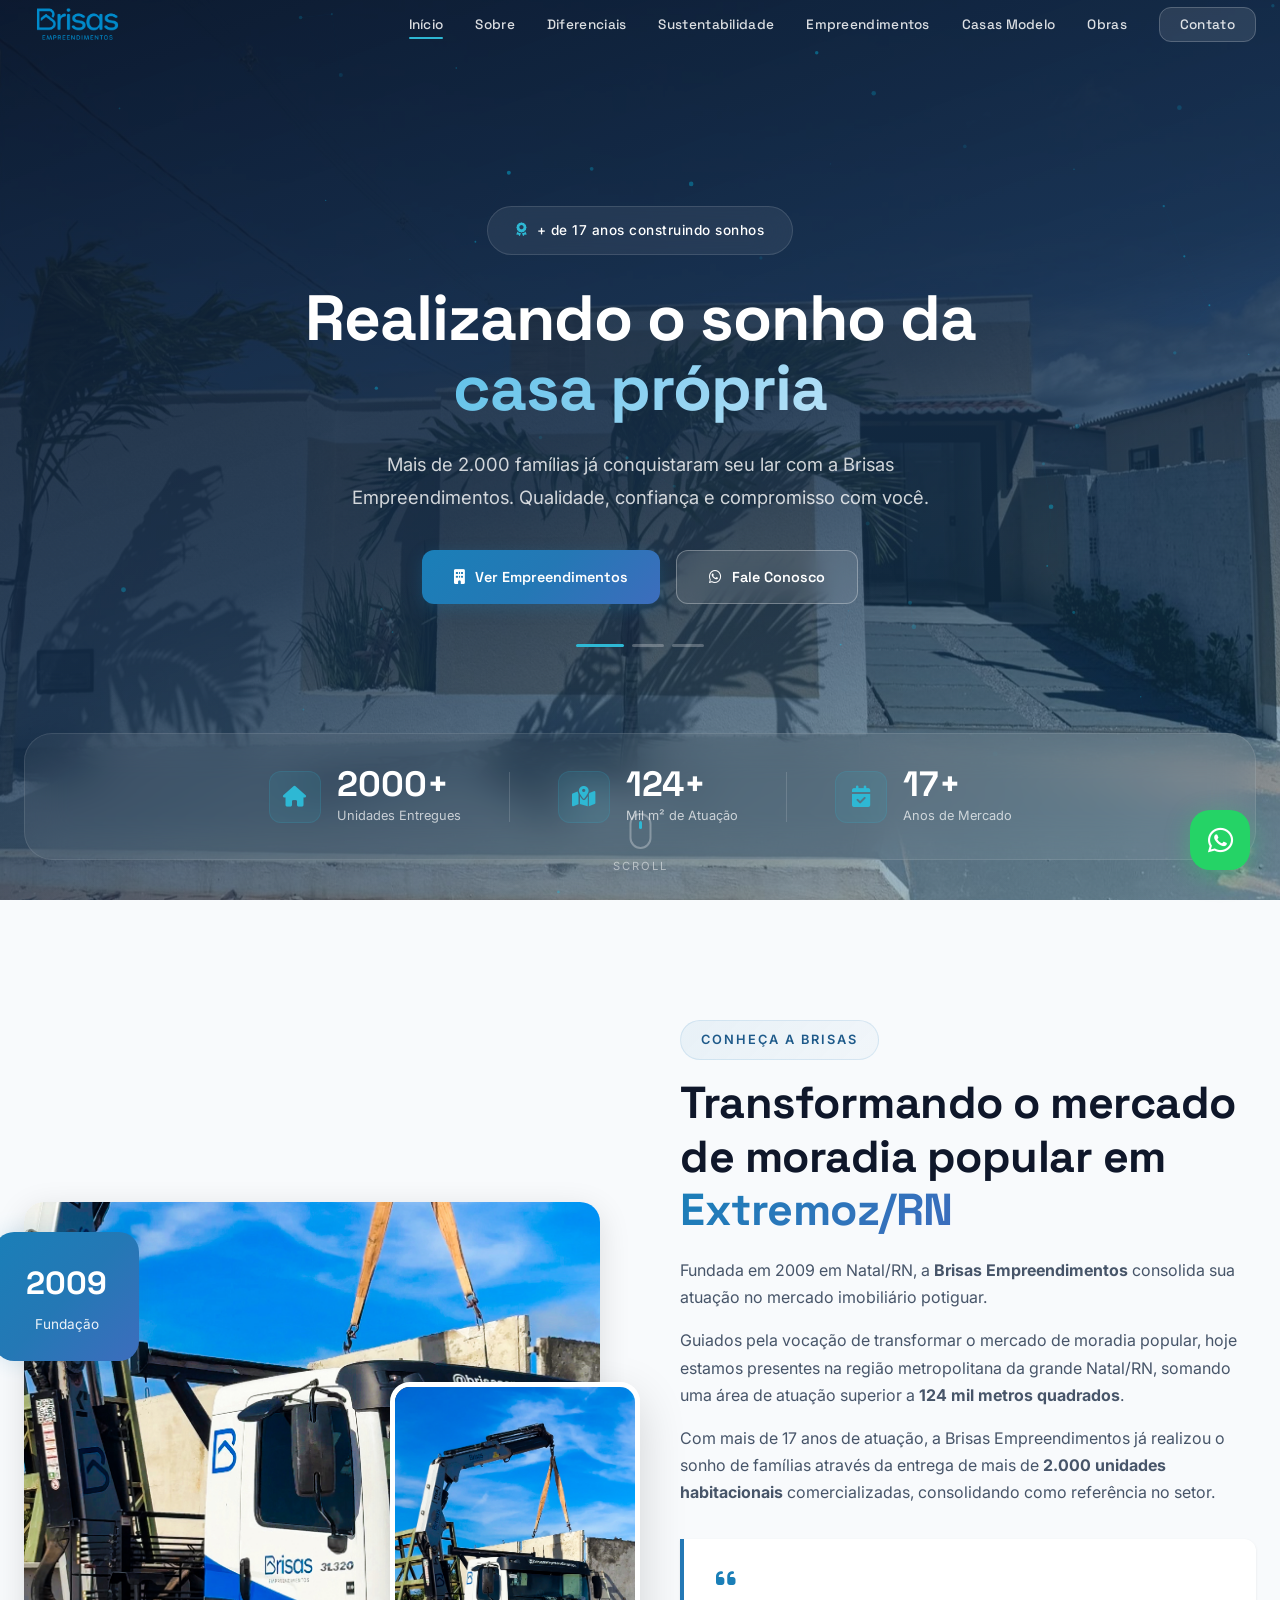
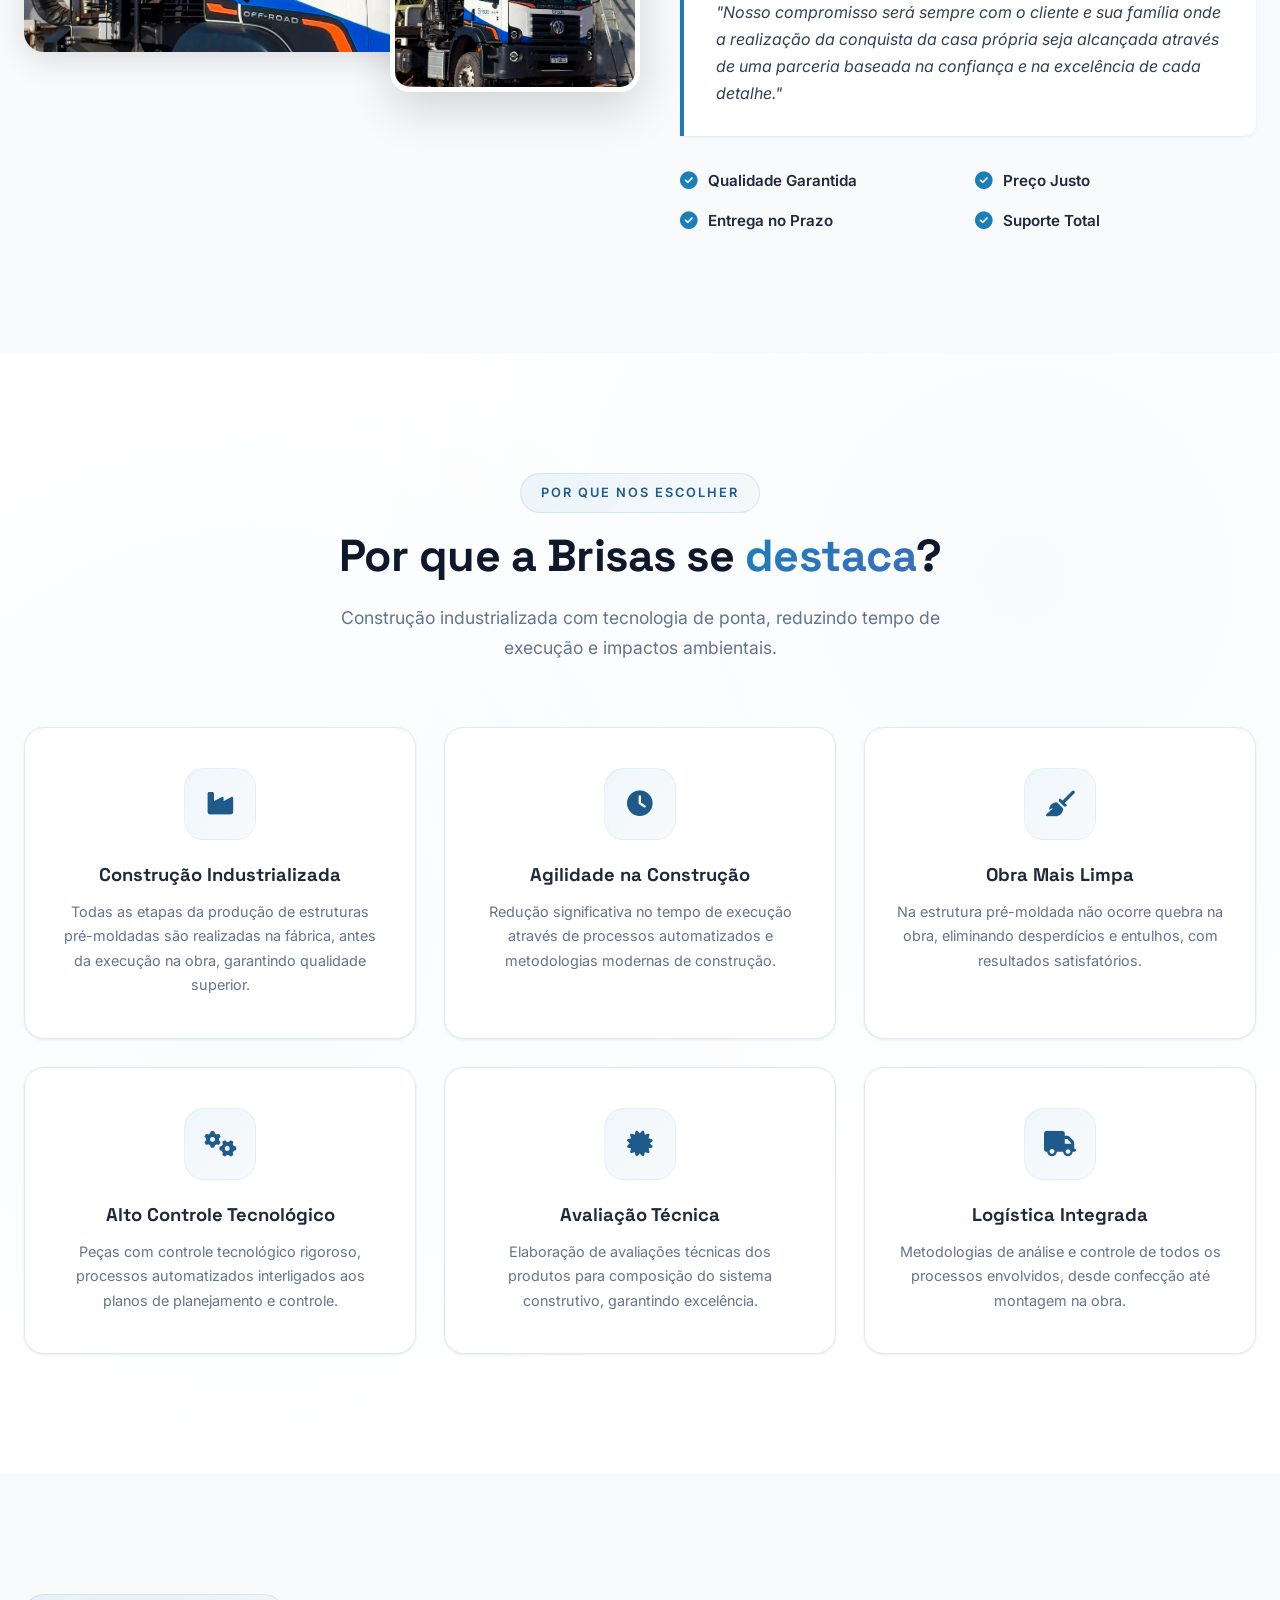
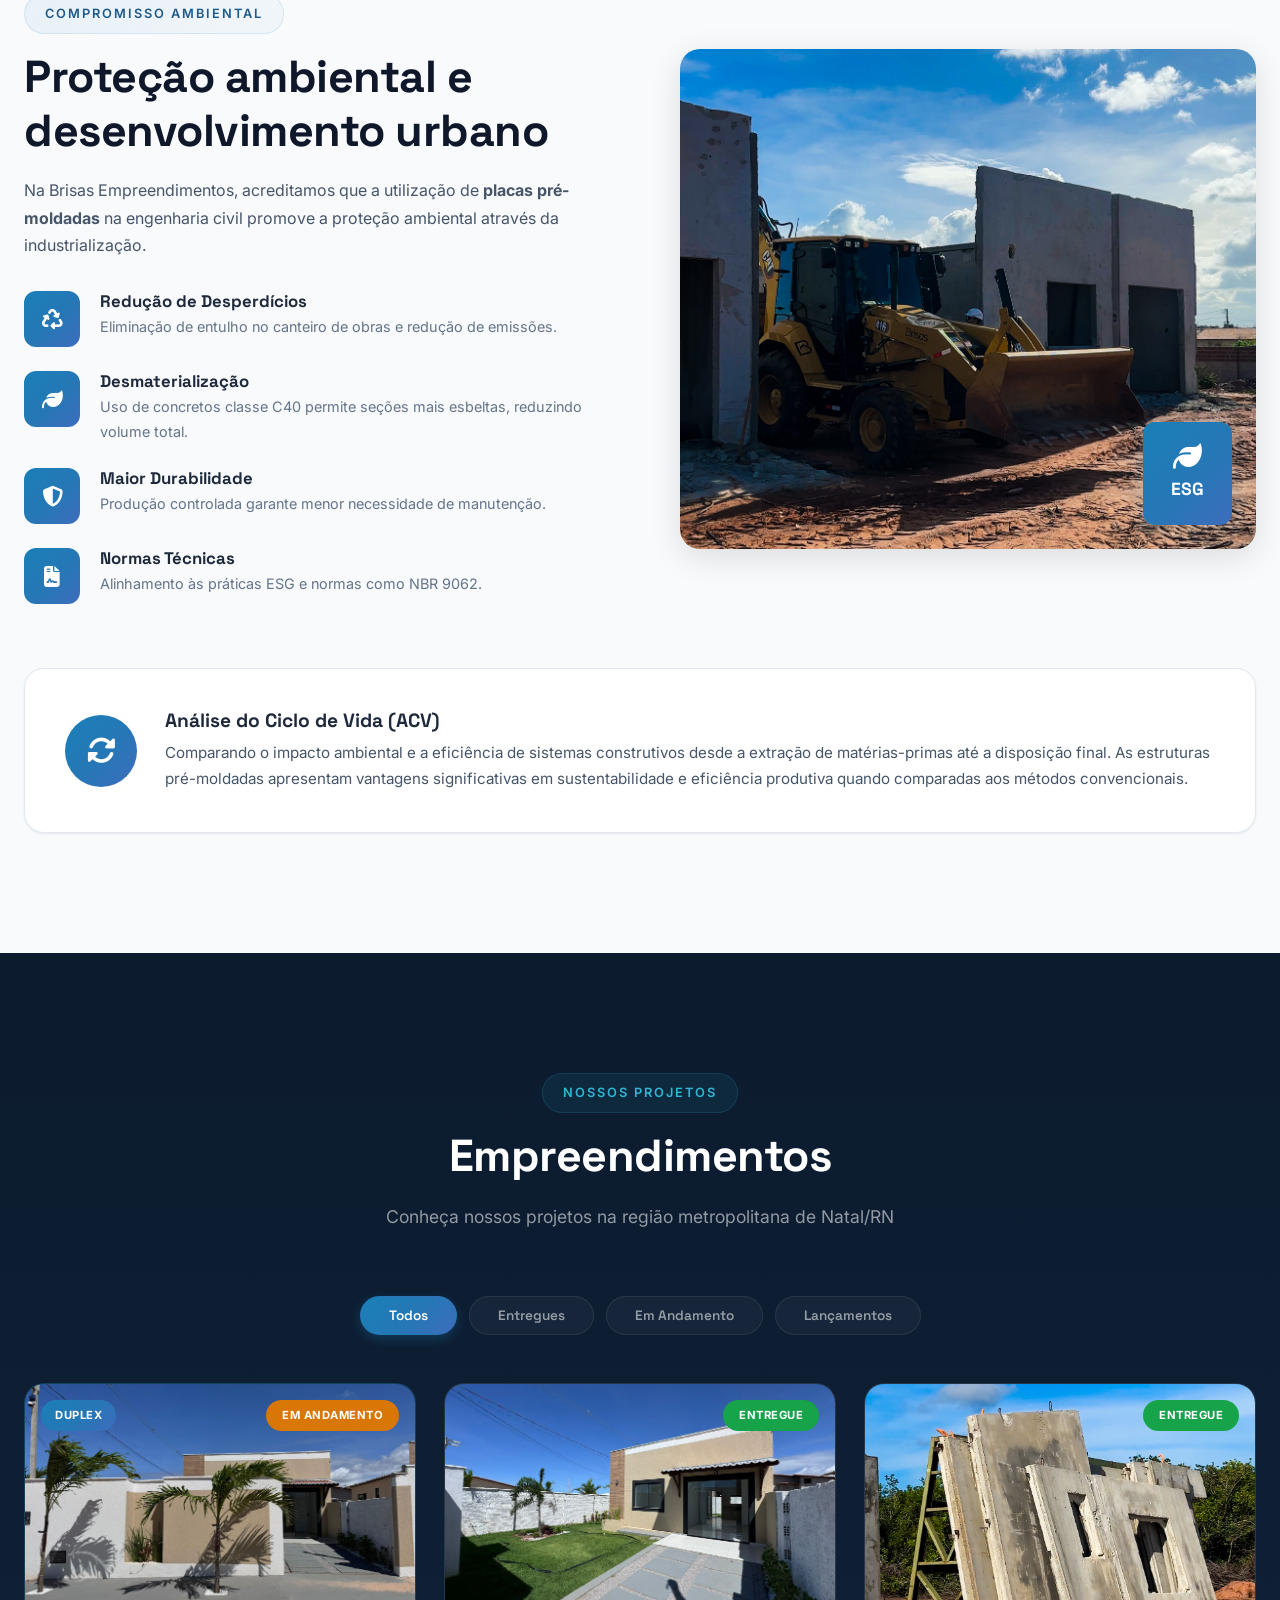
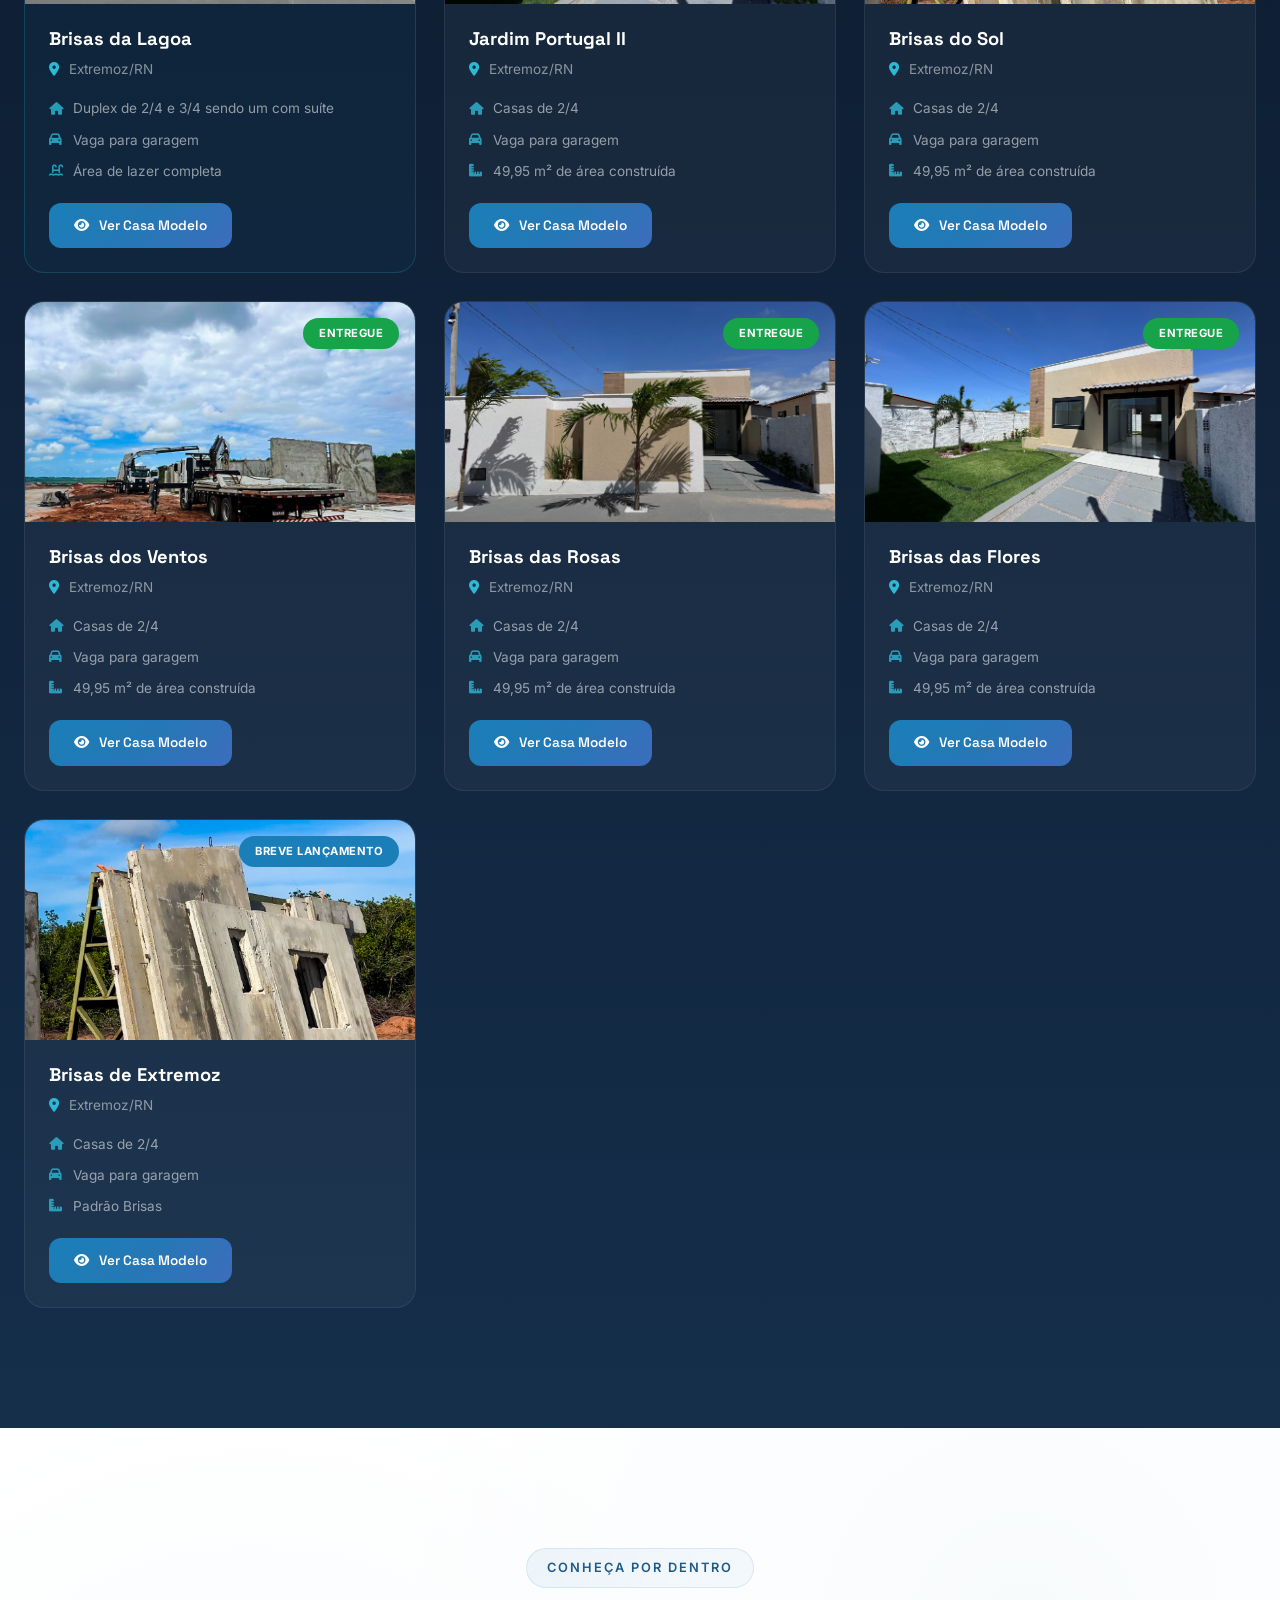
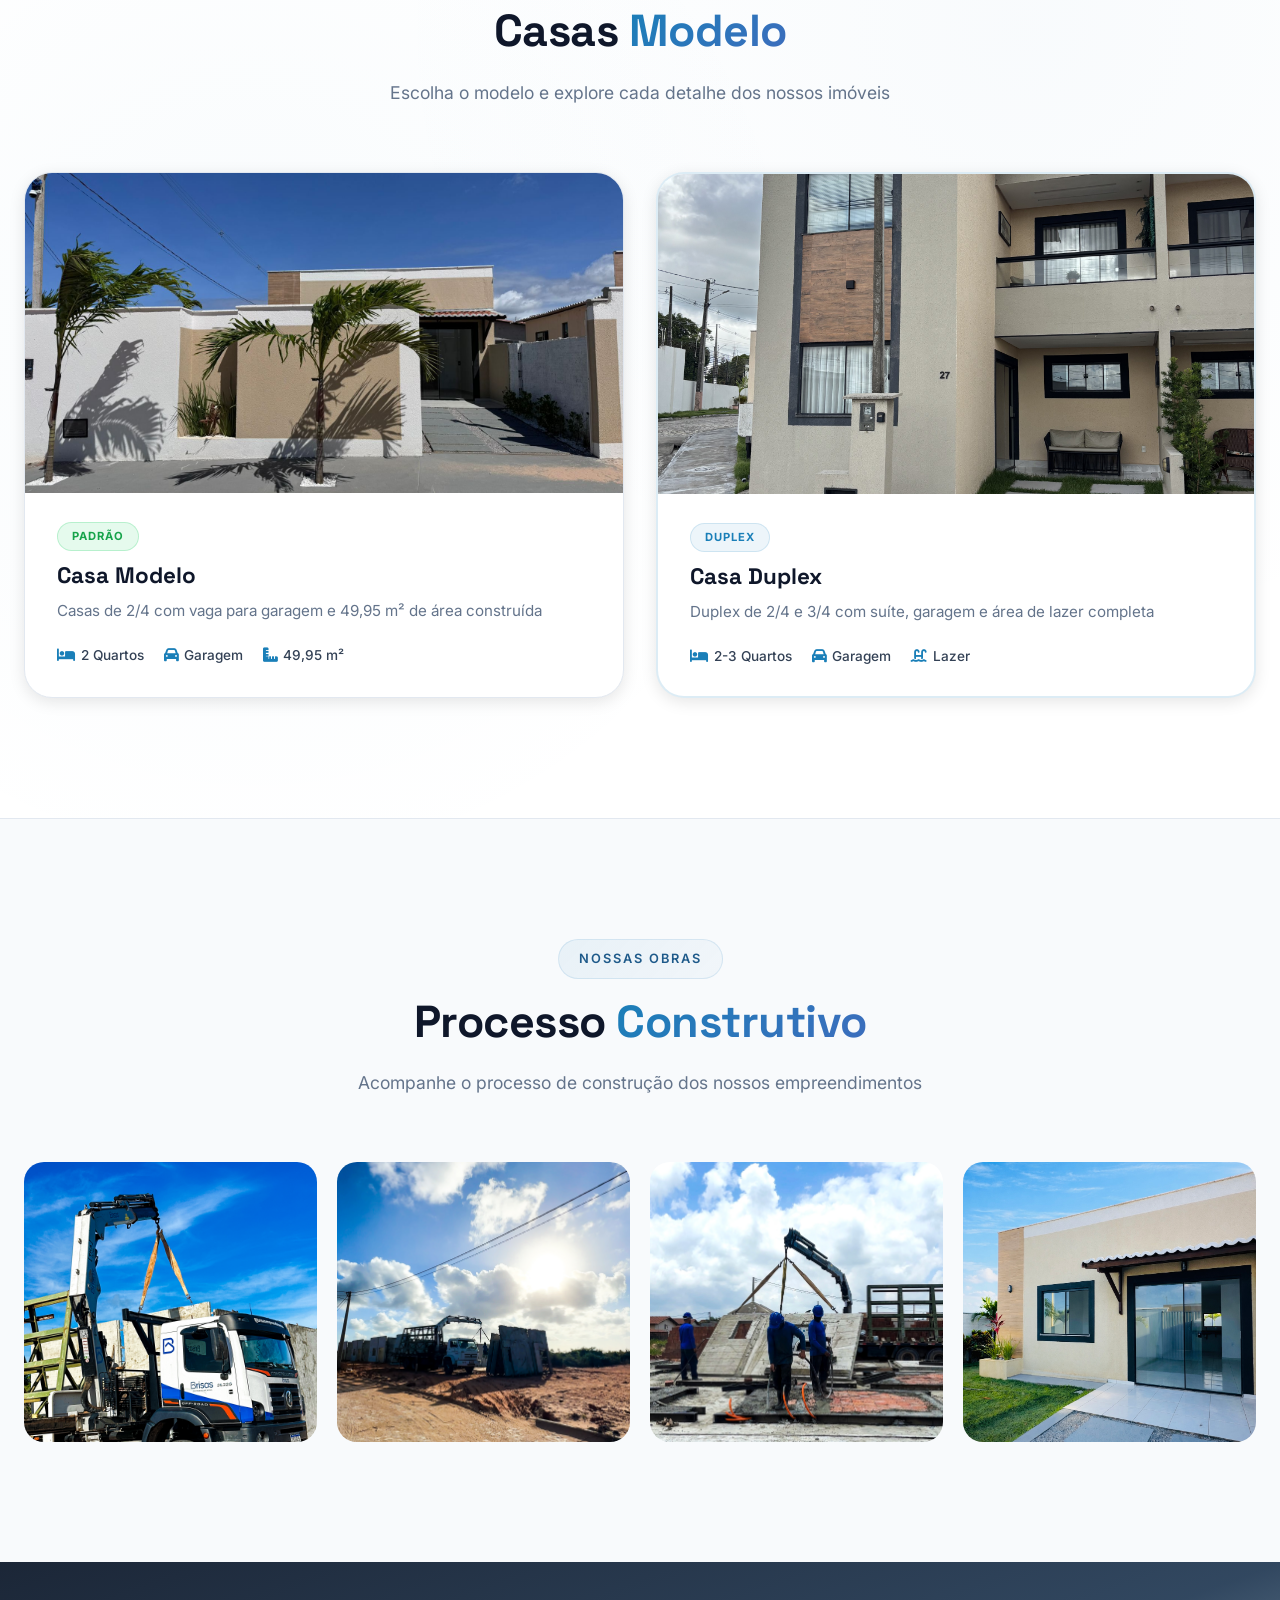
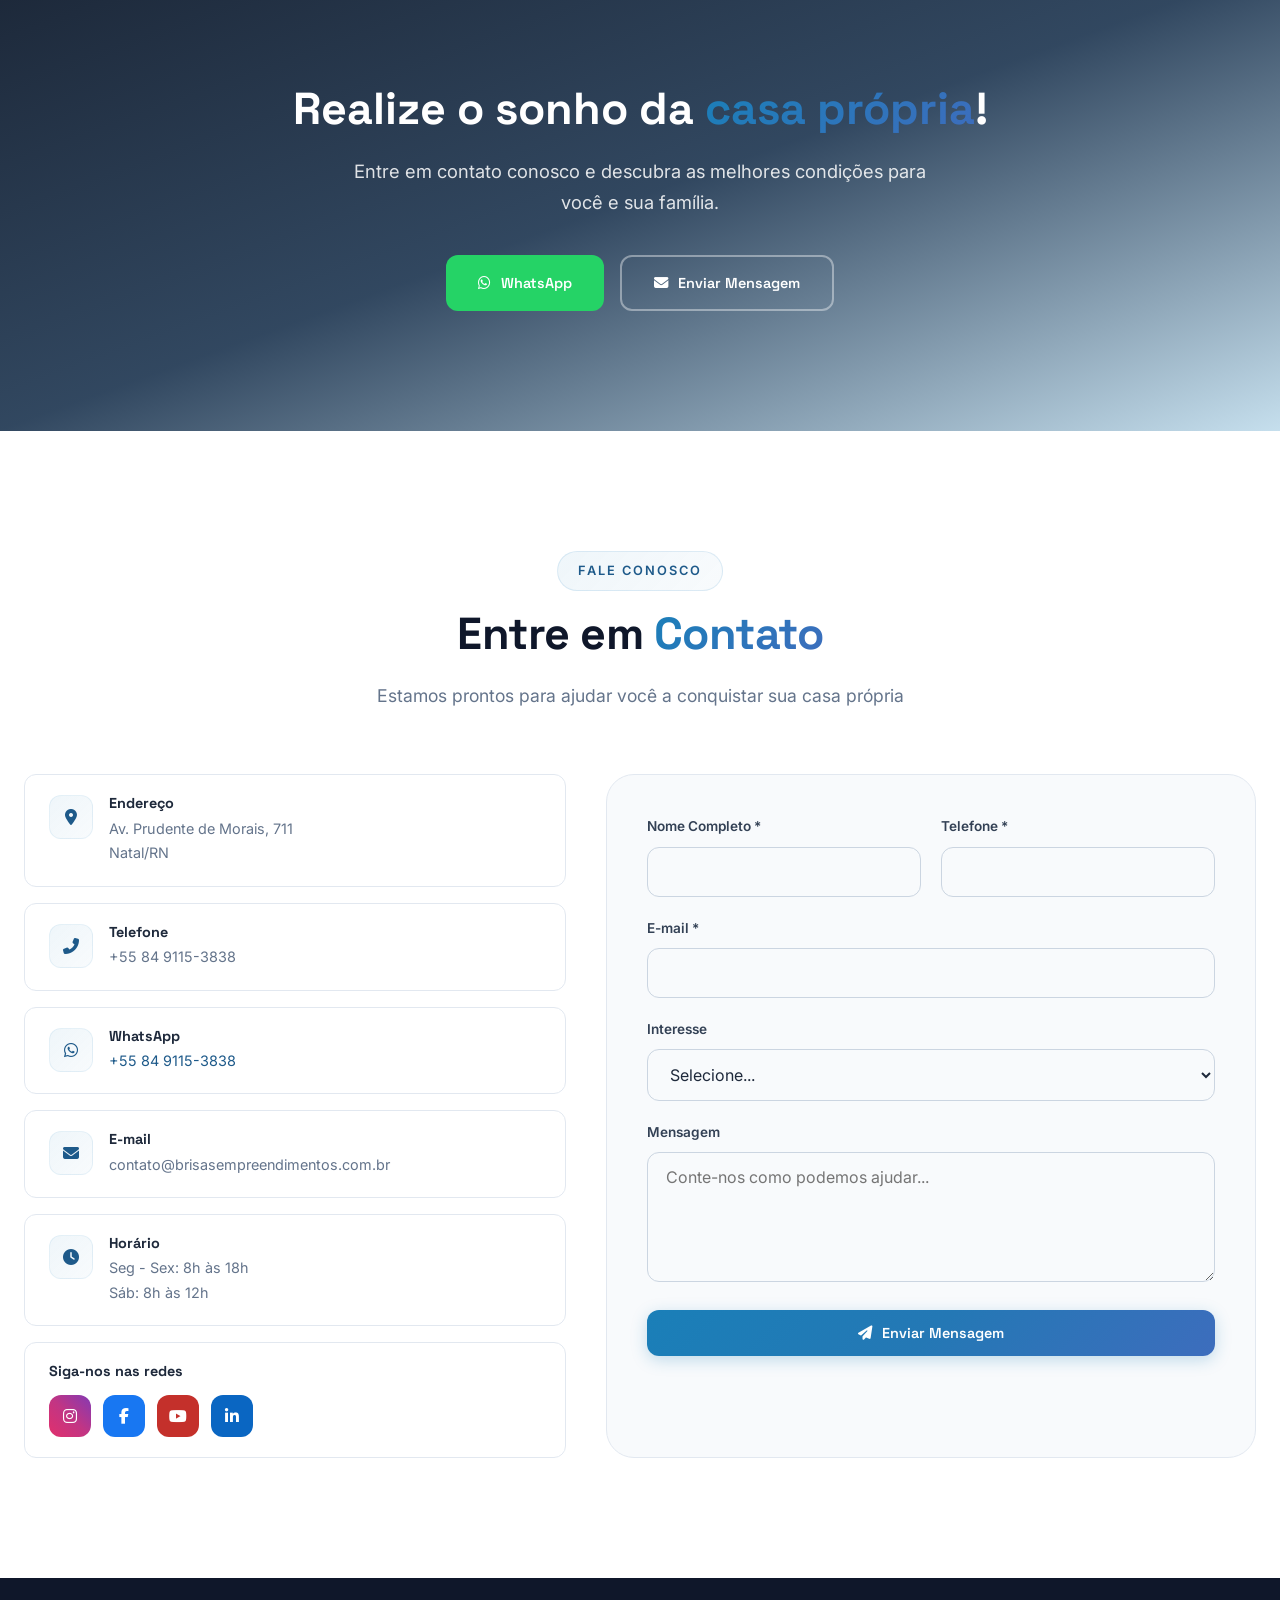
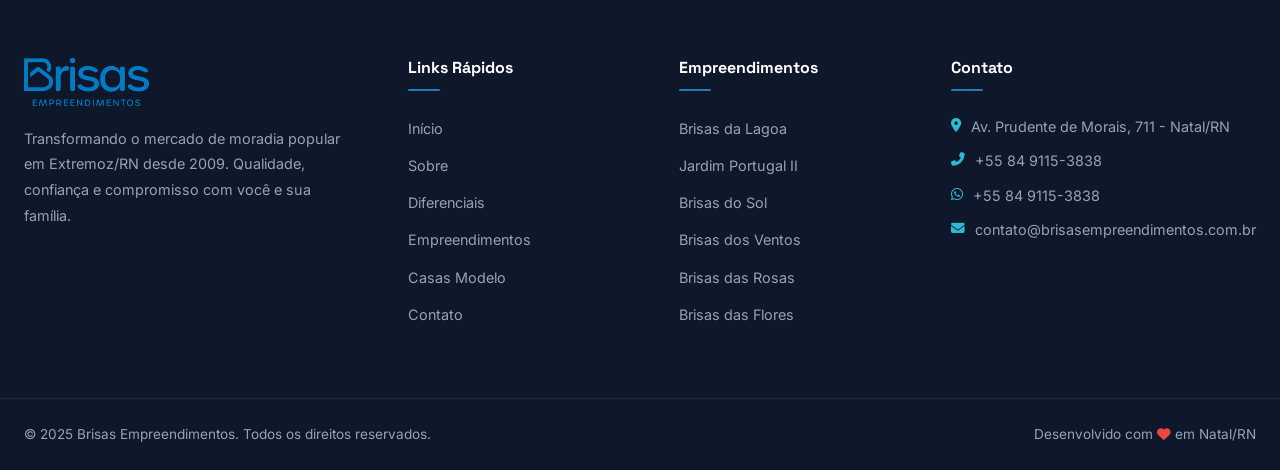
==== commit 0b9a630e: "nova att" ====
--- a/index.html
+++ b/index.html
@@ -3,36 +3,29 @@
 <head>
     <meta charset="UTF-8">
     <meta name="viewport" content="width=device-width, initial-scale=1.0">
-    <meta name="description" content="Brisas Empreendimentos - Construindo sonhos há mais de 17 anos em Natal/RN. Casas populares com qualidade e sustentabilidade.">
-    <meta name="keywords" content="construtora, casas, imóveis, Natal, RN, moradia popular, sustentabilidade">
-    <title>Brisas Empreendimentos | Realizando Sonhos em Natal/RN</title>
+    <meta name="description" content="Brisas Empreendimentos - Construindo sonhos há mais de 17 anos em Extremoz/RN. Casas e Duplex com qualidade e sustentabilidade.">
+    <meta name="keywords" content="construtora, casas, duplex, imóveis, Extremoz, RN, moradia popular, sustentabilidade">
+    <title>Brisas Empreendimentos | Realizando Sonhos em Extremoz/RN</title>
     
-    <!-- Favicon -->
     <link rel="icon" type="image/png" href="images/favicon.png">
     <link rel="apple-touch-icon" href="images/favicon.png">
     
-    <!-- Google Fonts -->
     <link rel="preconnect" href="https://fonts.googleapis.com">
     <link rel="preconnect" href="https://fonts.gstatic.com" crossorigin>
-    <link href="https://fonts.googleapis.com/css2?family=Montserrat:wght@300;400;500;600;700;800&family=Open+Sans:wght@300;400;500;600&display=swap" rel="stylesheet">
+    <link href="https://fonts.googleapis.com/css2?family=Inter:wght@300;400;500;600;700;800;900&family=Space+Grotesk:wght@400;500;600;700&display=swap" rel="stylesheet">
     
-    <!-- Font Awesome -->
     <link rel="stylesheet" href="https://cdnjs.cloudflare.com/ajax/libs/font-awesome/6.4.0/css/all.min.css">
-    
-    <!-- AOS Animation -->
     <link href="https://unpkg.com/aos@2.3.1/dist/aos.css" rel="stylesheet">
-    
-    <!-- Custom CSS -->
     <link rel="stylesheet" href="css/styles.css">
 </head>
 <body>
     <!-- Preloader -->
     <div id="preloader">
         <div class="loader">
-            <div class="house-icon">
-                <i class="fas fa-home"></i>
-            </div>
-            <span>Carregando...</span>
+            <div class="loader-ring"></div>
+            <div class="loader-ring"></div>
+            <div class="loader-ring"></div>
+            <span>BRISAS</span>
         </div>
     </div>
 
@@ -55,9 +48,9 @@
                         <li><a href="#diferenciais" class="nav-link">Diferenciais</a></li>
                         <li><a href="#sustentabilidade" class="nav-link">Sustentabilidade</a></li>
                         <li><a href="#empreendimentos" class="nav-link">Empreendimentos</a></li>
-                        <li><a href="#casa-modelo" class="nav-link">Casa Modelo</a></li>
+                        <li><a href="#casa-modelo" class="nav-link">Casas Modelo</a></li>
                         <li><a href="#galeria" class="nav-link">Obras</a></li>
-                        <li><a href="#contato" class="nav-link">Contato</a></li>
+                        <li><a href="#contato" class="nav-link nav-cta">Contato</a></li>
                     </ul>
                 </div>
                 
@@ -72,65 +65,83 @@
 
     <!-- Hero Section -->
     <section class="hero" id="home">
-        <div class="hero-slider">
-            <div class="hero-slide active" style="background-image: url('images/hero-1.jpg');">
-                <div class="hero-overlay"></div>
-            </div>
-            <div class="hero-slide" style="background-image: url('images/hero-2.jpg');">
-                <div class="hero-overlay"></div>
-            </div>
-            <div class="hero-slide" style="background-image: url('images/hero-3.jpg');">
-                <div class="hero-overlay"></div>
-            </div>
+        <div class="hero-bg">
+            <div class="hero-slider">
+                <div class="hero-slide active" style="background-image: url('images/hero-1.jpg');"></div>
+                <div class="hero-slide" style="background-image: url('images/hero-2.jpg');"></div>
+                <div class="hero-slide" style="background-image: url('images/hero-3.jpg');"></div>
+            </div>
+            <div class="hero-overlay"></div>
+            <canvas class="hero-canvas" id="heroCanvas"></canvas>
         </div>
         
         <div class="hero-content">
             <div class="container">
-                <span class="hero-badge" data-aos="fade-down">+ de 17 anos de experiência</span>
-                <h1 class="hero-title" data-aos="fade-up" data-aos-delay="100">
-                    Realizando o sonho da <br><span>casa própria</span>
-                </h1>
-                <p class="hero-description" data-aos="fade-up" data-aos-delay="200">
-                    Mais de 2.000 famílias já conquistaram seu lar com a Brisas Empreendimentos. 
-                    Qualidade, confiança e compromisso com você.
-                </p>
-                <div class="hero-buttons" data-aos="fade-up" data-aos-delay="300">
-                    <a href="#empreendimentos" class="btn btn-primary">
-                        <i class="fas fa-building"></i> Ver Empreendimentos
-                    </a>
-                    <a href="#contato" class="btn btn-outline">
-                        <i class="fas fa-phone"></i> Fale Conosco
-                    </a>
+                <div class="hero-inner">
+                    <span class="hero-badge" data-aos="fade-down">
+                        <i class="fas fa-award"></i>
+                        + de 17 anos construindo sonhos
+                    </span>
+                    <h1 class="hero-title" data-aos="fade-up" data-aos-delay="100">
+                        Realizando o sonho da <br><span class="gradient-text">casa própria</span>
+                    </h1>
+                    <p class="hero-description" data-aos="fade-up" data-aos-delay="200">
+                        Mais de 2.000 famílias já conquistaram seu lar com a Brisas Empreendimentos. 
+                        Qualidade, confiança e compromisso com você.
+                    </p>
+                    <div class="hero-buttons" data-aos="fade-up" data-aos-delay="300">
+                        <a href="#empreendimentos" class="btn btn-primary btn-glow">
+                            <i class="fas fa-building"></i> Ver Empreendimentos
+                        </a>
+                        <a href="https://wa.me/558491153838" target="_blank" rel="noopener noreferrer" class="btn btn-outline-hero">
+                            <i class="fab fa-whatsapp"></i> Fale Conosco
+                        </a>
+                    </div>
+                    
+                    <div class="hero-slider-nav" data-aos="fade-up" data-aos-delay="400">
+                        <button class="slider-dot active" data-slide="0"></button>
+                        <button class="slider-dot" data-slide="1"></button>
+                        <button class="slider-dot" data-slide="2"></button>
+                    </div>
                 </div>
             </div>
         </div>
         
         <div class="hero-stats">
-            <div class="stat-item" data-aos="zoom-in" data-aos-delay="400">
-                <i class="fas fa-home"></i>
-                <div class="stat-content">
-                    <span class="stat-number" data-count="2000">0</span>
-                    <span class="stat-label">Unidades Entregues</span>
-                </div>
-            </div>
-            <div class="stat-item" data-aos="zoom-in" data-aos-delay="500">
-                <i class="fas fa-map-marked-alt"></i>
-                <div class="stat-content">
-                    <span class="stat-number" data-count="124">0</span>
-                    <span class="stat-label">Mil m² de Atuação</span>
-                </div>
-            </div>
-            <div class="stat-item" data-aos="zoom-in" data-aos-delay="600">
-                <i class="fas fa-calendar-check"></i>
-                <div class="stat-content">
-                    <span class="stat-number" data-count="17">0</span>
-                    <span class="stat-label">Anos de Mercado</span>
+            <div class="container">
+                <div class="stats-grid">
+                    <div class="stat-card" data-aos="zoom-in" data-aos-delay="400">
+                        <div class="stat-icon"><i class="fas fa-home"></i></div>
+                        <div class="stat-content">
+                            <span class="stat-number" data-count="2000">0</span>
+                            <span class="stat-label">Unidades Entregues</span>
+                        </div>
+                    </div>
+                    <div class="stat-divider"></div>
+                    <div class="stat-card" data-aos="zoom-in" data-aos-delay="500">
+                        <div class="stat-icon"><i class="fas fa-map-marked-alt"></i></div>
+                        <div class="stat-content">
+                            <span class="stat-number" data-count="124">0</span>
+                            <span class="stat-label">Mil m² de Atuação</span>
+                        </div>
+                    </div>
+                    <div class="stat-divider"></div>
+                    <div class="stat-card" data-aos="zoom-in" data-aos-delay="600">
+                        <div class="stat-icon"><i class="fas fa-calendar-check"></i></div>
+                        <div class="stat-content">
+                            <span class="stat-number" data-count="17">0</span>
+                            <span class="stat-label">Anos de Mercado</span>
+                        </div>
+                    </div>
                 </div>
             </div>
         </div>
         
-        <a href="#sobre" class="scroll-down">
-            <i class="fas fa-chevron-down"></i>
+        <a href="#sobre" class="scroll-indicator">
+            <div class="scroll-mouse">
+                <div class="scroll-wheel"></div>
+            </div>
+            <span>Scroll</span>
         </a>
     </section>
 
@@ -153,7 +164,7 @@
                 
                 <div class="sobre-content" data-aos="fade-left">
                     <span class="section-badge">Conheça a Brisas</span>
-                    <h2 class="section-title">Transformando o mercado de moradia popular em Natal/RN</h2>
+                    <h2 class="section-title">Transformando o mercado de moradia popular em <span class="gradient-text">Extremoz/RN</span></h2>
                     <p class="sobre-text">
                         Fundada em 2009 em Natal/RN, a <strong>Brisas Empreendimentos</strong> consolida sua atuação no mercado imobiliário potiguar.
                     </p>
@@ -194,10 +205,11 @@
 
     <!-- Diferenciais Section -->
     <section class="diferenciais" id="diferenciais">
+        <div class="section-bg-pattern"></div>
         <div class="container">
             <div class="section-header" data-aos="fade-up">
                 <span class="section-badge">Por que nos escolher</span>
-                <h2 class="section-title">Por que a Brisas se destaca?</h2>
+                <h2 class="section-title">Por que a Brisas se <span class="gradient-text">destaca</span>?</h2>
                 <p class="section-description">
                     Construção industrializada com tecnologia de ponta, reduzindo tempo de execução e impactos ambientais.
                 </p>
@@ -205,49 +217,37 @@
             
             <div class="diferenciais-grid">
                 <div class="diferencial-card" data-aos="fade-up" data-aos-delay="100">
-                    <div class="diferencial-icon">
-                        <i class="fas fa-industry"></i>
-                    </div>
+                    <div class="diferencial-icon"><i class="fas fa-industry"></i></div>
                     <h3>Construção Industrializada</h3>
                     <p>Todas as etapas da produção de estruturas pré-moldadas são realizadas na fábrica, antes da execução na obra, garantindo qualidade superior.</p>
                 </div>
                 
                 <div class="diferencial-card" data-aos="fade-up" data-aos-delay="200">
-                    <div class="diferencial-icon">
-                        <i class="fas fa-clock"></i>
-                    </div>
+                    <div class="diferencial-icon"><i class="fas fa-clock"></i></div>
                     <h3>Agilidade na Construção</h3>
                     <p>Redução significativa no tempo de execução através de processos automatizados e metodologias modernas de construção.</p>
                 </div>
                 
                 <div class="diferencial-card" data-aos="fade-up" data-aos-delay="300">
-                    <div class="diferencial-icon">
-                        <i class="fas fa-broom"></i>
-                    </div>
+                    <div class="diferencial-icon"><i class="fas fa-broom"></i></div>
                     <h3>Obra Mais Limpa</h3>
                     <p>Na estrutura pré-moldada não ocorre quebra na obra, eliminando desperdícios e entulhos, com resultados satisfatórios.</p>
                 </div>
                 
                 <div class="diferencial-card" data-aos="fade-up" data-aos-delay="400">
-                    <div class="diferencial-icon">
-                        <i class="fas fa-cogs"></i>
-                    </div>
+                    <div class="diferencial-icon"><i class="fas fa-cogs"></i></div>
                     <h3>Alto Controle Tecnológico</h3>
                     <p>Peças com controle tecnológico rigoroso, processos automatizados interligados aos planos de planejamento e controle.</p>
                 </div>
                 
                 <div class="diferencial-card" data-aos="fade-up" data-aos-delay="500">
-                    <div class="diferencial-icon">
-                        <i class="fas fa-certificate"></i>
-                    </div>
+                    <div class="diferencial-icon"><i class="fas fa-certificate"></i></div>
                     <h3>Avaliação Técnica</h3>
                     <p>Elaboração de avaliações técnicas dos produtos para composição do sistema construtivo, garantindo excelência.</p>
                 </div>
                 
                 <div class="diferencial-card" data-aos="fade-up" data-aos-delay="600">
-                    <div class="diferencial-icon">
-                        <i class="fas fa-truck"></i>
-                    </div>
+                    <div class="diferencial-icon"><i class="fas fa-truck"></i></div>
                     <h3>Logística Integrada</h3>
                     <p>Metodologias de análise e controle de todos os processos envolvidos, desde confecção até montagem na obra.</p>
                 </div>
@@ -268,39 +268,28 @@
                     
                     <div class="sustentabilidade-benefits">
                         <div class="benefit-item">
-                            <div class="benefit-icon">
-                                <i class="fas fa-recycle"></i>
-                            </div>
+                            <div class="benefit-icon"><i class="fas fa-recycle"></i></div>
                             <div class="benefit-content">
                                 <h4>Redução de Desperdícios</h4>
                                 <p>Eliminação de entulho no canteiro de obras e redução de emissões.</p>
                             </div>
                         </div>
-                        
                         <div class="benefit-item">
-                            <div class="benefit-icon">
-                                <i class="fas fa-leaf"></i>
-                            </div>
+                            <div class="benefit-icon"><i class="fas fa-leaf"></i></div>
                             <div class="benefit-content">
                                 <h4>Desmaterialização</h4>
                                 <p>Uso de concretos classe C40 permite seções mais esbeltas, reduzindo volume total.</p>
                             </div>
                         </div>
-                        
                         <div class="benefit-item">
-                            <div class="benefit-icon">
-                                <i class="fas fa-shield-alt"></i>
-                            </div>
+                            <div class="benefit-icon"><i class="fas fa-shield-alt"></i></div>
                             <div class="benefit-content">
                                 <h4>Maior Durabilidade</h4>
                                 <p>Produção controlada garante menor necessidade de manutenção.</p>
                             </div>
                         </div>
-                        
                         <div class="benefit-item">
-                            <div class="benefit-icon">
-                                <i class="fas fa-file-contract"></i>
-                            </div>
+                            <div class="benefit-icon"><i class="fas fa-file-contract"></i></div>
                             <div class="benefit-content">
                                 <h4>Normas Técnicas</h4>
                                 <p>Alinhamento às práticas ESG e normas como NBR 9062.</p>
@@ -319,12 +308,10 @@
             </div>
             
             <div class="acv-section" data-aos="fade-up">
-                <div class="acv-icon">
-                    <i class="fas fa-sync-alt"></i>
-                </div>
+                <div class="acv-icon"><i class="fas fa-sync-alt"></i></div>
                 <div class="acv-content">
                     <h3>Análise do Ciclo de Vida (ACV)</h3>
-                    <p>Comparando o impacto ambiental e a eficiência de sistemas construtivos desde a extração de matérias-primas até a disposição final. As estruturas pré-moldadas apresentam vantagens significativas em sustentabilidade e eficiência produtiva quando comparadas aos métodos convencionais, principalmente devido ao controle rigoroso em ambiente industrial.</p>
+                    <p>Comparando o impacto ambiental e a eficiência de sistemas construtivos desde a extração de matérias-primas até a disposição final. As estruturas pré-moldadas apresentam vantagens significativas em sustentabilidade e eficiência produtiva quando comparadas aos métodos convencionais.</p>
                 </div>
             </div>
         </div>
@@ -336,9 +323,7 @@
             <div class="section-header" data-aos="fade-up">
                 <span class="section-badge">Nossos Projetos</span>
                 <h2 class="section-title">Empreendimentos</h2>
-                <p class="section-description">
-                    Conheça nossos projetos na região metropolitana de Natal/RN
-                </p>
+                <p class="section-description">Conheça nossos projetos na região metropolitana de Natal/RN</p>
             </div>
             
             <div class="empreendimentos-filter" data-aos="fade-up">
@@ -349,105 +334,130 @@
             </div>
             
             <div class="empreendimentos-grid">
-                <div class="empreendimento-card" data-category="entregues" data-aos="fade-up" data-aos-delay="100">
+                <!-- Brisas da Lagoa - DUPLEX - Em andamento -->
+                <div class="empreendimento-card featured" data-category="andamento" data-aos="fade-up" data-aos-delay="100">
                     <div class="empreendimento-image">
-                        <img src="images/empreendimento-1.jpg" alt="Brisas da Lagoa - Brisas Empreendimentos">
-                        <span class="empreendimento-status entregue">Entregue</span>
+                        <img src="images/empreendimento-1.jpg" alt="Brisas da Lagoa - Duplex">
+                        <span class="empreendimento-status andamento">Em Andamento</span>
+                        <span class="empreendimento-type-badge">Duplex</span>
                     </div>
                     <div class="empreendimento-content">
                         <h3>Brisas da Lagoa</h3>
-                        <p class="empreendimento-location"><i class="fas fa-map-marker-alt"></i> Natal/RN</p>
+                        <p class="empreendimento-location"><i class="fas fa-map-marker-alt"></i> Extremoz/RN</p>
                         <ul class="empreendimento-features">
-                            <li><i class="fas fa-home"></i> Casas de 2 quartos</li>
-                            <li><i class="fas fa-car"></i> Vaga de garagem</li>
-                            <li><i class="fas fa-ruler-combined"></i> Padrão Brisas</li>
-                        </ul>
-                        <a href="#contato" class="btn btn-secondary">Saiba Mais</a>
-                    </div>
-                </div>
-                
+                            <li><i class="fas fa-home"></i> Duplex de 2/4 e 3/4 sendo um com suíte</li>
+                            <li><i class="fas fa-car"></i> Vaga para garagem</li>
+                            <li><i class="fas fa-swimming-pool"></i> Área de lazer completa</li>
+                        </ul>
+                        <a href="casa-duplex.html" class="btn btn-secondary"><i class="fas fa-eye"></i> Ver Casa Modelo</a>
+                    </div>
+                </div>
+                
+                <!-- Jardim Portugal II -->
                 <div class="empreendimento-card" data-category="entregues" data-aos="fade-up" data-aos-delay="200">
                     <div class="empreendimento-image">
-                        <img src="images/empreendimento-2.jpg" alt="Brisas do Sol - Brisas Empreendimentos">
+                        <img src="images/empreendimento-2.jpg" alt="Jardim Portugal II">
+                        <span class="empreendimento-status entregue">Entregue</span>
+                    </div>
+                    <div class="empreendimento-content">
+                        <h3>Jardim Portugal II</h3>
+                        <p class="empreendimento-location"><i class="fas fa-map-marker-alt"></i> Extremoz/RN</p>
+                        <ul class="empreendimento-features">
+                            <li><i class="fas fa-home"></i> Casas de 2/4</li>
+                            <li><i class="fas fa-car"></i> Vaga para garagem</li>
+                            <li><i class="fas fa-ruler-combined"></i> 49,95 m² de área construída</li>
+                        </ul>
+                        <a href="casa-normal.html" class="btn btn-secondary"><i class="fas fa-eye"></i> Ver Casa Modelo</a>
+                    </div>
+                </div>
+                
+                <!-- Brisas do Sol -->
+                <div class="empreendimento-card" data-category="entregues" data-aos="fade-up" data-aos-delay="300">
+                    <div class="empreendimento-image">
+                        <img src="images/empreendimento-3.jpg" alt="Brisas do Sol">
                         <span class="empreendimento-status entregue">Entregue</span>
                     </div>
                     <div class="empreendimento-content">
                         <h3>Brisas do Sol</h3>
-                        <p class="empreendimento-location"><i class="fas fa-map-marker-alt"></i> Natal/RN</p>
+                        <p class="empreendimento-location"><i class="fas fa-map-marker-alt"></i> Extremoz/RN</p>
                         <ul class="empreendimento-features">
-                            <li><i class="fas fa-home"></i> Casas de 2 quartos</li>
-                            <li><i class="fas fa-car"></i> Vaga de garagem</li>
-                            <li><i class="fas fa-ruler-combined"></i> Padrão Brisas</li>
-                        </ul>
-                        <a href="#contato" class="btn btn-secondary">Saiba Mais</a>
-                    </div>
-                </div>
-                
-                <div class="empreendimento-card" data-category="entregues" data-aos="fade-up" data-aos-delay="300">
+                            <li><i class="fas fa-home"></i> Casas de 2/4</li>
+                            <li><i class="fas fa-car"></i> Vaga para garagem</li>
+                            <li><i class="fas fa-ruler-combined"></i> 49,95 m² de área construída</li>
+                        </ul>
+                        <a href="casa-normal.html" class="btn btn-secondary"><i class="fas fa-eye"></i> Ver Casa Modelo</a>
+                    </div>
+                </div>
+                
+                <!-- Brisas dos Ventos -->
+                <div class="empreendimento-card" data-category="entregues" data-aos="fade-up" data-aos-delay="400">
                     <div class="empreendimento-image">
-                        <img src="images/empreendimento-3.jpg" alt="Brisas dos Ventos - Brisas Empreendimentos">
+                        <img src="images/empreendimento-4.jpg" alt="Brisas dos Ventos">
                         <span class="empreendimento-status entregue">Entregue</span>
                     </div>
                     <div class="empreendimento-content">
                         <h3>Brisas dos Ventos</h3>
-                        <p class="empreendimento-location"><i class="fas fa-map-marker-alt"></i> Natal/RN</p>
+                        <p class="empreendimento-location"><i class="fas fa-map-marker-alt"></i> Extremoz/RN</p>
                         <ul class="empreendimento-features">
-                            <li><i class="fas fa-home"></i> Casas de 2 quartos</li>
-                            <li><i class="fas fa-car"></i> Vaga de garagem</li>
-                            <li><i class="fas fa-ruler-combined"></i> Padrão Brisas</li>
-                        </ul>
-                        <a href="#contato" class="btn btn-secondary">Saiba Mais</a>
-                    </div>
-                </div>
-                
-                <div class="empreendimento-card" data-category="entregues" data-aos="fade-up" data-aos-delay="400">
+                            <li><i class="fas fa-home"></i> Casas de 2/4</li>
+                            <li><i class="fas fa-car"></i> Vaga para garagem</li>
+                            <li><i class="fas fa-ruler-combined"></i> 49,95 m² de área construída</li>
+                        </ul>
+                        <a href="casa-normal.html" class="btn btn-secondary"><i class="fas fa-eye"></i> Ver Casa Modelo</a>
+                    </div>
+                </div>
+                
+                <!-- Brisas das Rosas -->
+                <div class="empreendimento-card" data-category="entregues" data-aos="fade-up" data-aos-delay="500">
                     <div class="empreendimento-image">
-                        <img src="images/empreendimento-4.jpg" alt="Brisas das Rosas - Brisas Empreendimentos">
+                        <img src="images/empreendimento-1.jpg" alt="Brisas das Rosas">
                         <span class="empreendimento-status entregue">Entregue</span>
                     </div>
                     <div class="empreendimento-content">
                         <h3>Brisas das Rosas</h3>
-                        <p class="empreendimento-location"><i class="fas fa-map-marker-alt"></i> Natal/RN</p>
+                        <p class="empreendimento-location"><i class="fas fa-map-marker-alt"></i> Extremoz/RN</p>
                         <ul class="empreendimento-features">
-                            <li><i class="fas fa-home"></i> Casas de 2 quartos</li>
-                            <li><i class="fas fa-car"></i> Vaga de garagem</li>
-                            <li><i class="fas fa-ruler-combined"></i> Padrão Brisas</li>
-                        </ul>
-                        <a href="#contato" class="btn btn-secondary">Saiba Mais</a>
-                    </div>
-                </div>
-                
-                <div class="empreendimento-card" data-category="entregues" data-aos="fade-up" data-aos-delay="500">
+                            <li><i class="fas fa-home"></i> Casas de 2/4</li>
+                            <li><i class="fas fa-car"></i> Vaga para garagem</li>
+                            <li><i class="fas fa-ruler-combined"></i> 49,95 m² de área construída</li>
+                        </ul>
+                        <a href="casa-normal.html" class="btn btn-secondary"><i class="fas fa-eye"></i> Ver Casa Modelo</a>
+                    </div>
+                </div>
+                
+                <!-- Brisas das Flores -->
+                <div class="empreendimento-card" data-category="entregues" data-aos="fade-up" data-aos-delay="600">
                     <div class="empreendimento-image">
-                        <img src="images/empreendimento-1.jpg" alt="Brisas das Flores - Brisas Empreendimentos">
+                        <img src="images/empreendimento-2.jpg" alt="Brisas das Flores">
                         <span class="empreendimento-status entregue">Entregue</span>
                     </div>
                     <div class="empreendimento-content">
                         <h3>Brisas das Flores</h3>
-                        <p class="empreendimento-location"><i class="fas fa-map-marker-alt"></i> Natal/RN</p>
+                        <p class="empreendimento-location"><i class="fas fa-map-marker-alt"></i> Extremoz/RN</p>
                         <ul class="empreendimento-features">
-                            <li><i class="fas fa-home"></i> Casas de 2 quartos</li>
-                            <li><i class="fas fa-car"></i> Vaga de garagem</li>
-                            <li><i class="fas fa-ruler-combined"></i> Padrão Brisas</li>
-                        </ul>
-                        <a href="#contato" class="btn btn-secondary">Saiba Mais</a>
-                    </div>
-                </div>
-                
-                <div class="empreendimento-card" data-category="lancamentos" data-aos="fade-up" data-aos-delay="600">
+                            <li><i class="fas fa-home"></i> Casas de 2/4</li>
+                            <li><i class="fas fa-car"></i> Vaga para garagem</li>
+                            <li><i class="fas fa-ruler-combined"></i> 49,95 m² de área construída</li>
+                        </ul>
+                        <a href="casa-normal.html" class="btn btn-secondary"><i class="fas fa-eye"></i> Ver Casa Modelo</a>
+                    </div>
+                </div>
+                
+                <!-- Brisas de Extremoz -->
+                <div class="empreendimento-card" data-category="lancamentos" data-aos="fade-up" data-aos-delay="700">
                     <div class="empreendimento-image">
-                        <img src="images/empreendimento-2.jpg" alt="Brisas de Extremoz - Brisas Empreendimentos">
+                        <img src="images/empreendimento-3.jpg" alt="Brisas de Extremoz">
                         <span class="empreendimento-status lancamento">Breve Lançamento</span>
                     </div>
                     <div class="empreendimento-content">
                         <h3>Brisas de Extremoz</h3>
                         <p class="empreendimento-location"><i class="fas fa-map-marker-alt"></i> Extremoz/RN</p>
                         <ul class="empreendimento-features">
-                            <li><i class="fas fa-home"></i> Casas de 2 quartos</li>
-                            <li><i class="fas fa-car"></i> Vaga de garagem</li>
+                            <li><i class="fas fa-home"></i> Casas de 2/4</li>
+                            <li><i class="fas fa-car"></i> Vaga para garagem</li>
                             <li><i class="fas fa-ruler-combined"></i> Padrão Brisas</li>
                         </ul>
-                        <a href="#contato" class="btn btn-secondary">Saiba Mais</a>
+                        <a href="casa-normal.html" class="btn btn-secondary"><i class="fas fa-eye"></i> Ver Casa Modelo</a>
                     </div>
                 </div>
             </div>
@@ -455,136 +465,88 @@
     </section>
 
     <!-- Casa Modelo Section -->
-    <section class="galeria" id="casa-modelo">
+    <section class="casa-modelo-section" id="casa-modelo">
+        <div class="section-bg-pattern"></div>
         <div class="container">
             <div class="section-header" data-aos="fade-up">
                 <span class="section-badge">Conheça por Dentro</span>
-                <h2 class="section-title">Casa Modelo</h2>
-                <p class="section-description">
-                    Veja cada detalhe da nossa casa modelo. Qualidade e acabamento em cada ambiente.
-                </p>
+                <h2 class="section-title">Casas <span class="gradient-text">Modelo</span></h2>
+                <p class="section-description">Escolha o modelo e explore cada detalhe dos nossos imóveis</p>
             </div>
             
-            <div class="galeria-grid casa-modelo-grid">
-                <!-- Exterior -->
-                <div class="galeria-item large" data-aos="zoom-in" data-aos-delay="100">
-                    <img src="images/casa-fachada.jpg" alt="Fachada - Casa Modelo Brisas Empreendimentos">
-                    <div class="galeria-overlay">
-                        <i class="fas fa-home"></i>
-                        <span>Fachada</span>
-                    </div>
-                </div>
-                
-                <div class="galeria-item" data-aos="zoom-in" data-aos-delay="150">
-                    <img src="images/casa-entrada-direita.jpg" alt="Entrada Lateral Direita - Casa Modelo Brisas">
-                    <div class="galeria-overlay">
-                        <i class="fas fa-door-open"></i>
-                        <span>Entrada Direita</span>
-                    </div>
-                </div>
-                
-                <div class="galeria-item" data-aos="zoom-in" data-aos-delay="200">
-                    <img src="images/casa-entrada-esquerda.jpg" alt="Entrada Lateral Esquerda - Casa Modelo Brisas">
-                    <div class="galeria-overlay">
-                        <i class="fas fa-door-open"></i>
-                        <span>Entrada Esquerda</span>
-                    </div>
-                </div>
-                
-                <div class="galeria-item" data-aos="zoom-in" data-aos-delay="250">
-                    <img src="images/casa-atras.jpg" alt="Fundos - Casa Modelo Brisas">
-                    <div class="galeria-overlay">
-                        <i class="fas fa-tree"></i>
-                        <span>Fundos</span>
-                    </div>
-                </div>
-                
-                <!-- Interior -->
-                <div class="galeria-item" data-aos="zoom-in" data-aos-delay="300">
-                    <img src="images/casa-sala.jpg" alt="Sala de Estar - Casa Modelo Brisas">
-                    <div class="galeria-overlay">
-                        <i class="fas fa-couch"></i>
-                        <span>Sala de Estar</span>
-                    </div>
-                </div>
-                
-                <div class="galeria-item" data-aos="zoom-in" data-aos-delay="350">
-                    <img src="images/casa-cozinha.jpg" alt="Cozinha - Casa Modelo Brisas">
-                    <div class="galeria-overlay">
-                        <i class="fas fa-utensils"></i>
-                        <span>Cozinha</span>
-                    </div>
-                </div>
-                
-                <div class="galeria-item" data-aos="zoom-in" data-aos-delay="400">
-                    <img src="images/casa-quarto1.jpg" alt="Quarto 1 - Casa Modelo Brisas">
-                    <div class="galeria-overlay">
-                        <i class="fas fa-bed"></i>
-                        <span>Quarto 1</span>
-                    </div>
-                </div>
-                
-                <div class="galeria-item" data-aos="zoom-in" data-aos-delay="450">
-                    <img src="images/casa-quarto2.jpg" alt="Quarto 2 - Casa Modelo Brisas">
-                    <div class="galeria-overlay">
-                        <i class="fas fa-bed"></i>
-                        <span>Quarto 2</span>
-                    </div>
-                </div>
-                
-                <div class="galeria-item large" data-aos="zoom-in" data-aos-delay="500">
-                    <img src="images/casa-banheiro.jpg" alt="Banheiro Social - Casa Modelo Brisas">
-                    <div class="galeria-overlay">
-                        <i class="fas fa-bath"></i>
-                        <span>Banheiro Social</span>
-                    </div>
-                </div>
+            <div class="modelos-grid">
+                <a href="casa-normal.html" class="modelo-card" data-aos="fade-up" data-aos-delay="100">
+                    <div class="modelo-image">
+                        <img src="images/casa-fachada.jpg" alt="Casa Modelo - Padrão">
+                        <div class="modelo-overlay">
+                            <div class="modelo-overlay-content">
+                                <i class="fas fa-arrow-right"></i>
+                                <span>Explorar Ambientes</span>
+                            </div>
+                        </div>
+                    </div>
+                    <div class="modelo-content">
+                        <span class="modelo-tag">Padrão</span>
+                        <h3>Casa Modelo</h3>
+                        <p>Casas de 2/4 com vaga para garagem e 49,95 m² de área construída</p>
+                        <div class="modelo-specs">
+                            <span><i class="fas fa-bed"></i> 2 Quartos</span>
+                            <span><i class="fas fa-car"></i> Garagem</span>
+                            <span><i class="fas fa-ruler-combined"></i> 49,95 m²</span>
+                        </div>
+                    </div>
+                </a>
+                
+                <a href="casa-duplex.html" class="modelo-card duplex" data-aos="fade-up" data-aos-delay="200">
+                    <div class="modelo-image">
+                        <img src="images/fachada-duplex.jpg" alt="Casa Modelo - Duplex">
+                        <div class="modelo-overlay">
+                            <div class="modelo-overlay-content">
+                                <i class="fas fa-arrow-right"></i>
+                                <span>Explorar Ambientes</span>
+                            </div>
+                        </div>
+                    </div>
+                    <div class="modelo-content">
+                        <span class="modelo-tag duplex-tag">Duplex</span>
+                        <h3>Casa Duplex</h3>
+                        <p>Duplex de 2/4 e 3/4 com suíte, garagem e área de lazer completa</p>
+                        <div class="modelo-specs">
+                            <span><i class="fas fa-bed"></i> 2-3 Quartos</span>
+                            <span><i class="fas fa-car"></i> Garagem</span>
+                            <span><i class="fas fa-swimming-pool"></i> Lazer</span>
+                        </div>
+                    </div>
+                </a>
             </div>
         </div>
     </section>
 
     <!-- Galeria Obras Section -->
-    <section class="galeria obras" id="galeria">
+    <section class="galeria" id="galeria">
         <div class="container">
             <div class="section-header" data-aos="fade-up">
                 <span class="section-badge">Nossas Obras</span>
-                <h2 class="section-title">Processo Construtivo</h2>
-                <p class="section-description">
-                    Acompanhe o processo de construção dos nossos empreendimentos
-                </p>
+                <h2 class="section-title">Processo <span class="gradient-text">Construtivo</span></h2>
+                <p class="section-description">Acompanhe o processo de construção dos nossos empreendimentos</p>
             </div>
             
-            <div class="galeria-grid obras-grid">
+            <div class="galeria-grid">
                 <div class="galeria-item" data-aos="zoom-in" data-aos-delay="100">
-                    <img src="images/obra-1.jpg" alt="Obra Brisas Empreendimentos">
-                    <div class="galeria-overlay">
-                        <i class="fas fa-hard-hat"></i>
-                        <span>Construção</span>
-                    </div>
-                </div>
-                
+                    <img src="images/obra-1.jpg" alt="Obra Brisas - Construção">
+                    <div class="galeria-overlay"><i class="fas fa-hard-hat"></i><span>Construção</span></div>
+                </div>
                 <div class="galeria-item" data-aos="zoom-in" data-aos-delay="150">
-                    <img src="images/obra-2.jpg" alt="Obra Brisas Empreendimentos">
-                    <div class="galeria-overlay">
-                        <i class="fas fa-hard-hat"></i>
-                        <span>Estrutura</span>
-                    </div>
-                </div>
-                
+                    <img src="images/obra-2.jpg" alt="Obra Brisas - Estrutura">
+                    <div class="galeria-overlay"><i class="fas fa-hard-hat"></i><span>Estrutura</span></div>
+                </div>
                 <div class="galeria-item" data-aos="zoom-in" data-aos-delay="200">
-                    <img src="images/obra-3.jpg" alt="Obra Brisas Empreendimentos">
-                    <div class="galeria-overlay">
-                        <i class="fas fa-hard-hat"></i>
-                        <span>Fundação</span>
-                    </div>
-                </div>
-                
+                    <img src="images/obra-3.jpg" alt="Obra Brisas - Fundação">
+                    <div class="galeria-overlay"><i class="fas fa-hard-hat"></i><span>Fundação</span></div>
+                </div>
                 <div class="galeria-item" data-aos="zoom-in" data-aos-delay="250">
-                    <img src="images/obra-4.png" alt="Obra Brisas Empreendimentos">
-                    <div class="galeria-overlay">
-                        <i class="fas fa-hard-hat"></i>
-                        <span>Acabamento</span>
-                    </div>
+                    <img src="images/obra-4.png" alt="Obra Brisas - Acabamento">
+                    <div class="galeria-overlay"><i class="fas fa-hard-hat"></i><span>Acabamento</span></div>
                 </div>
             </div>
         </div>
@@ -592,13 +554,14 @@
 
     <!-- CTA Section -->
     <section class="cta">
+        <div class="cta-bg" style="background-image: url('images/cta-bg.jpg');"></div>
         <div class="cta-overlay"></div>
         <div class="container">
             <div class="cta-content" data-aos="zoom-in">
-                <h2>Realize o sonho da casa própria!</h2>
+                <h2>Realize o sonho da <span class="gradient-text">casa própria</span>!</h2>
                 <p>Entre em contato conosco e descubra as melhores condições para você e sua família.</p>
                 <div class="cta-buttons">
-                    <a href="https://wa.me/558496346287" target="_blank" class="btn btn-whatsapp">
+                    <a href="https://wa.me/558491153838" target="_blank" rel="noopener noreferrer" class="btn btn-whatsapp btn-glow">
                         <i class="fab fa-whatsapp"></i> WhatsApp
                     </a>
                     <a href="#contato" class="btn btn-outline-white">
@@ -614,69 +577,54 @@
         <div class="container">
             <div class="section-header" data-aos="fade-up">
                 <span class="section-badge">Fale Conosco</span>
-                <h2 class="section-title">Entre em Contato</h2>
-                <p class="section-description">
-                    Estamos prontos para ajudar você a conquistar sua casa própria
-                </p>
+                <h2 class="section-title">Entre em <span class="gradient-text">Contato</span></h2>
+                <p class="section-description">Estamos prontos para ajudar você a conquistar sua casa própria</p>
             </div>
             
             <div class="contato-grid">
                 <div class="contato-info" data-aos="fade-right">
                     <div class="info-card">
-                        <div class="info-icon">
-                            <i class="fas fa-map-marker-alt"></i>
-                        </div>
+                        <div class="info-icon"><i class="fas fa-map-marker-alt"></i></div>
                         <div class="info-content">
                             <h4>Endereço</h4>
                             <p>Av. Prudente de Morais, 711<br>Natal/RN</p>
                         </div>
                     </div>
-                    
                     <div class="info-card">
-                        <div class="info-icon">
-                            <i class="fas fa-phone-alt"></i>
-                        </div>
+                        <div class="info-icon"><i class="fas fa-phone-alt"></i></div>
                         <div class="info-content">
                             <h4>Telefone</h4>
-                            <p>+55 84 9634-6287</p>
-                        </div>
-                    </div>
-                    
+                            <p>+55 84 9115-3838</p>
+                        </div>
+                    </div>
                     <div class="info-card">
-                        <div class="info-icon">
-                            <i class="fas fa-envelope"></i>
-                        </div>
+                        <div class="info-icon"><i class="fab fa-whatsapp"></i></div>
+                        <div class="info-content">
+                            <h4>WhatsApp</h4>
+                            <p><a href="https://wa.me/558491153838" target="_blank" rel="noopener noreferrer">+55 84 9115-3838</a></p>
+                        </div>
+                    </div>
+                    <div class="info-card">
+                        <div class="info-icon"><i class="fas fa-envelope"></i></div>
                         <div class="info-content">
                             <h4>E-mail</h4>
                             <p>contato@brisasempreendimentos.com.br</p>
                         </div>
                     </div>
-                    
                     <div class="info-card">
-                        <div class="info-icon">
-                            <i class="fas fa-clock"></i>
-                        </div>
+                        <div class="info-icon"><i class="fas fa-clock"></i></div>
                         <div class="info-content">
                             <h4>Horário</h4>
                             <p>Seg - Sex: 8h às 18h<br>Sáb: 8h às 12h</p>
                         </div>
                     </div>
-                    
                     <div class="social-links">
                         <h4>Siga-nos nas redes</h4>
                         <div class="social-icons">
-                            <a href="https://www.instagram.com/brisasempreendimentos/" target="_blank" class="social-icon instagram">
-                                <i class="fab fa-instagram"></i>
-                            </a>
-                            <a href="#" target="_blank" class="social-icon facebook">
-                                <i class="fab fa-facebook-f"></i>
-                            </a>
-                            <a href="#" target="_blank" class="social-icon youtube">
-                                <i class="fab fa-youtube"></i>
-                            </a>
-                            <a href="#" target="_blank" class="social-icon linkedin">
-                                <i class="fab fa-linkedin-in"></i>
-                            </a>
+                            <a href="https://www.instagram.com/brisasempreendimentos/" target="_blank" rel="noopener noreferrer" class="social-icon instagram"><i class="fab fa-instagram"></i></a>
+                            <a href="#" class="social-icon facebook"><i class="fab fa-facebook-f"></i></a>
+                            <a href="#" class="social-icon youtube"><i class="fab fa-youtube"></i></a>
+                            <a href="#" class="social-icon linkedin"><i class="fab fa-linkedin-in"></i></a>
                         </div>
                     </div>
                 </div>
@@ -693,29 +641,26 @@
                                 <input type="tel" id="telefone" name="telefone" required>
                             </div>
                         </div>
-                        
                         <div class="form-group">
                             <label for="email">E-mail *</label>
                             <input type="email" id="email" name="email" required>
                         </div>
-                        
                         <div class="form-group">
                             <label for="interesse">Interesse</label>
                             <select id="interesse" name="interesse">
                                 <option value="">Selecione...</option>
                                 <option value="comprar">Quero comprar uma casa</option>
+                                <option value="duplex">Interesse em Duplex</option>
                                 <option value="informacoes">Mais informações</option>
                                 <option value="visita">Agendar visita</option>
                                 <option value="outro">Outro assunto</option>
                             </select>
                         </div>
-                        
                         <div class="form-group">
                             <label for="mensagem">Mensagem</label>
                             <textarea id="mensagem" name="mensagem" rows="5" placeholder="Conte-nos como podemos ajudar..."></textarea>
                         </div>
-                        
-                        <button type="submit" class="btn btn-primary btn-block">
+                        <button type="submit" class="btn btn-primary btn-block btn-glow">
                             <i class="fas fa-paper-plane"></i> Enviar Mensagem
                         </button>
                     </form>
@@ -737,9 +682,8 @@
                                 <span class="logo-emp">EMPREENDIMENTOS</span>
                             </div>
                         </div>
-                        <p>Transformando o mercado de moradia popular em Natal/RN desde 2009. Qualidade, confiança e compromisso com você e sua família.</p>
-                    </div>
-                    
+                        <p>Transformando o mercado de moradia popular em Extremoz/RN desde 2009. Qualidade, confiança e compromisso com você e sua família.</p>
+                    </div>
                     <div class="footer-col">
                         <h4>Links Rápidos</h4>
                         <ul>
@@ -747,50 +691,48 @@
                             <li><a href="#sobre">Sobre</a></li>
                             <li><a href="#diferenciais">Diferenciais</a></li>
                             <li><a href="#empreendimentos">Empreendimentos</a></li>
+                            <li><a href="#casa-modelo">Casas Modelo</a></li>
                             <li><a href="#contato">Contato</a></li>
                         </ul>
                     </div>
-                    
                     <div class="footer-col">
                         <h4>Empreendimentos</h4>
                         <ul>
                             <li><a href="#empreendimentos">Brisas da Lagoa</a></li>
+                            <li><a href="#empreendimentos">Jardim Portugal II</a></li>
                             <li><a href="#empreendimentos">Brisas do Sol</a></li>
                             <li><a href="#empreendimentos">Brisas dos Ventos</a></li>
                             <li><a href="#empreendimentos">Brisas das Rosas</a></li>
                             <li><a href="#empreendimentos">Brisas das Flores</a></li>
-                            <li><a href="#empreendimentos">Brisas de Extremoz</a></li>
-                        </ul>
-                    </div>
-                    
+                        </ul>
+                    </div>
                     <div class="footer-col">
                         <h4>Contato</h4>
                         <ul class="footer-contact">
                             <li><i class="fas fa-map-marker-alt"></i> Av. Prudente de Morais, 711 - Natal/RN</li>
-                            <li><i class="fas fa-phone-alt"></i> +55 84 9634-6287</li>
+                            <li><i class="fas fa-phone-alt"></i> +55 84 9115-3838</li>
+                            <li><i class="fab fa-whatsapp"></i> +55 84 9115-3838</li>
                             <li><i class="fas fa-envelope"></i> contato@brisasempreendimentos.com.br</li>
                         </ul>
                     </div>
                 </div>
             </div>
         </div>
-        
         <div class="footer-bottom">
             <div class="container">
-                <p>&copy; 2024 Brisas Empreendimentos. Todos os direitos reservados.</p>
+                <p>&copy; 2025 Brisas Empreendimentos. Todos os direitos reservados.</p>
                 <p>Desenvolvido com <i class="fas fa-heart"></i> em Natal/RN</p>
             </div>
         </div>
     </footer>
 
     <!-- Back to Top -->
-    <a href="#home" class="back-to-top" id="backToTop">
-        <i class="fas fa-chevron-up"></i>
-    </a>
+    <a href="#home" class="back-to-top" id="backToTop"><i class="fas fa-chevron-up"></i></a>
 
     <!-- WhatsApp Float -->
-    <a href="https://wa.me/558496346287" target="_blank" class="whatsapp-float">
+    <a href="https://wa.me/558491153838" target="_blank" rel="noopener noreferrer" class="whatsapp-float">
         <i class="fab fa-whatsapp"></i>
+        <span class="whatsapp-tooltip">Fale conosco</span>
     </a>
 
     <!-- Lightbox Modal -->
@@ -801,7 +743,6 @@
         <img src="" alt="" class="lightbox-image">
     </div>
 
-    <!-- Scripts -->
     <script src="https://unpkg.com/aos@2.3.1/dist/aos.js"></script>
     <script src="js/main.js"></script>
 </body>
--- a/css/styles.css
+++ b/css/styles.css
@@ -1,72 +1,73 @@
 /* =========================================
-   Brisas Empreendimentos - Estilos CSS
+   Brisas Empreendimentos - CSS Profissional
+   Design Moderno & Tecnológico
    ========================================= */
 
 /* ---------- Variables ---------- */
 :root {
-    /* Primary Colors - Azul Brisas */
-    --primary-color: #1a5f7a;
-    --primary-dark: #0d3f52;
-    --primary-light: #2d8fb3;
-    
-    /* Secondary Colors - Azul claro */
-    --secondary-color: #1a5f7a;
-    --secondary-dark: #0d3f52;
-    --secondary-light: #3498db;
-    
-    /* Accent Colors */
-    --accent-color: #f9a825;
-    --accent-dark: #f57f17;
-    
-    /* Neutral Colors */
+    --primary-900: #0a1628;
+    --primary-800: #0f2137;
+    --primary-700: #152e4a;
+    --primary-600: #1a3d5c;
+    --primary-500: #1e5a8a;
+    --primary-400: #2478b5;
+    --primary-300: #4a9dd6;
+    --primary-200: #8bc4eb;
+    --primary-100: #c8e3f6;
+    --primary-50: #eef5fb;
+
+    --accent-cyan: #2eb8d4;
+    --accent-blue: #1a7fb8;
+    --accent-electric: #3d6dbd;
+
+    --gradient-main: linear-gradient(135deg, #1a7fb8 0%, #2478b5 50%, #3d6dbd 100%);
+    --gradient-dark: linear-gradient(135deg, #0a1628 0%, #152e4a 50%, #0f2137 100%);
+    --gradient-hero: linear-gradient(160deg, rgba(10, 22, 40, 0.93) 0%, rgba(21, 46, 74, 0.88) 50%, rgba(26, 127, 184, 0.25) 100%);
+    --gradient-card: linear-gradient(135deg, rgba(26, 127, 184, 0.07) 0%, rgba(36, 120, 181, 0.03) 100%);
+    --gradient-glass: linear-gradient(135deg, rgba(255,255,255,0.08) 0%, rgba(255,255,255,0.03) 100%);
+
+    --success: #16a34a;
+    --warning: #d97706;
+    --danger: #dc2626;
+
     --white: #ffffff;
-    --gray-100: #f8f9fa;
-    --gray-200: #e9ecef;
-    --gray-300: #dee2e6;
-    --gray-400: #ced4da;
-    --gray-500: #adb5bd;
-    --gray-600: #6c757d;
-    --gray-700: #495057;
-    --gray-800: #343a40;
-    --gray-900: #212529;
-    --black: #000000;
-    
-    /* Gradients */
-    --gradient-primary: linear-gradient(135deg, var(--primary-color) 0%, var(--primary-dark) 100%);
-    --gradient-secondary: linear-gradient(135deg, var(--primary-light) 0%, var(--primary-color) 100%);
-    --gradient-hero: linear-gradient(135deg, rgba(26, 95, 122, 0.9) 0%, rgba(13, 63, 82, 0.85) 100%);
-    
-    /* Typography */
-    --font-primary: 'Montserrat', sans-serif;
-    --font-secondary: 'Open Sans', sans-serif;
-    
-    /* Sizes */
+    --gray-50: #f8fafc;
+    --gray-100: #f1f5f9;
+    --gray-200: #e2e8f0;
+    --gray-300: #cbd5e1;
+    --gray-400: #94a3b8;
+    --gray-500: #64748b;
+    --gray-600: #475569;
+    --gray-700: #334155;
+    --gray-800: #1e293b;
+    --gray-900: #0f172a;
+
+    --font-primary: 'Space Grotesk', sans-serif;
+    --font-secondary: 'Inter', sans-serif;
+
     --header-height: 80px;
-    --container-width: 1200px;
-    
-    /* Shadows */
-    --shadow-sm: 0 2px 4px rgba(0, 0, 0, 0.05);
-    --shadow-md: 0 4px 12px rgba(0, 0, 0, 0.1);
-    --shadow-lg: 0 8px 24px rgba(0, 0, 0, 0.15);
-    --shadow-xl: 0 12px 48px rgba(0, 0, 0, 0.2);
-    
-    /* Transitions */
-    --transition-fast: 0.2s ease;
-    --transition-normal: 0.3s ease;
-    --transition-slow: 0.5s ease;
-    
-    /* Border Radius */
-    --radius-sm: 4px;
-    --radius-md: 8px;
-    --radius-lg: 16px;
-    --radius-xl: 24px;
+    --container-width: 1280px;
+
+    --shadow-sm: 0 1px 3px rgba(0,0,0,0.08);
+    --shadow-md: 0 4px 16px rgba(0,0,0,0.1);
+    --shadow-lg: 0 8px 32px rgba(0,0,0,0.12);
+    --shadow-xl: 0 16px 48px rgba(0,0,0,0.16);
+    --shadow-glow: 0 0 24px rgba(26, 127, 184, 0.18);
+    --shadow-glow-strong: 0 0 48px rgba(26, 127, 184, 0.25);
+
+    --transition-fast: 0.15s ease;
+    --transition-normal: 0.3s cubic-bezier(0.4, 0, 0.2, 1);
+    --transition-slow: 0.5s cubic-bezier(0.4, 0, 0.2, 1);
+
+    --radius-sm: 6px;
+    --radius-md: 12px;
+    --radius-lg: 20px;
+    --radius-xl: 28px;
     --radius-full: 50%;
 }
 
 /* ---------- Reset & Base ---------- */
-*,
-*::before,
-*::after {
+*, *::before, *::after {
     margin: 0;
     padding: 0;
     box-sizing: border-box;
@@ -80,10 +81,12 @@
 body {
     font-family: var(--font-secondary);
     font-size: 16px;
-    line-height: 1.6;
-    color: var(--gray-700);
+    line-height: 1.7;
+    color: var(--gray-600);
     background-color: var(--white);
     overflow-x: hidden;
+    -webkit-font-smoothing: antialiased;
+    -moz-osx-font-smoothing: grayscale;
 }
 
 h1, h2, h3, h4, h5, h6 {
@@ -105,9 +108,7 @@
     display: block;
 }
 
-ul, ol {
-    list-style: none;
-}
+ul, ol { list-style: none; }
 
 button {
     border: none;
@@ -126,38 +127,60 @@
     width: 100%;
     max-width: var(--container-width);
     margin: 0 auto;
-    padding: 0 20px;
+    padding: 0 24px;
+}
+
+.gradient-text {
+    background: linear-gradient(135deg, #1a7fb8 0%, #3d6dbd 100%);
+    -webkit-background-clip: text;
+    -webkit-text-fill-color: transparent;
+    background-clip: text;
 }
 
 .section-badge {
-    display: inline-block;
+    display: inline-flex;
+    align-items: center;
+    gap: 8px;
     padding: 8px 20px;
-    background: var(--gradient-secondary);
-    color: var(--white);
-    font-size: 0.85rem;
+    background: var(--gradient-card);
+    color: var(--primary-500);
+    font-size: 0.8rem;
     font-weight: 600;
     text-transform: uppercase;
-    letter-spacing: 1px;
+    letter-spacing: 2px;
     border-radius: 30px;
-    margin-bottom: 15px;
+    margin-bottom: 16px;
+    border: 1px solid rgba(26, 127, 184, 0.12);
 }
 
 .section-title {
-    font-size: 2.5rem;
+    font-size: 2.8rem;
     margin-bottom: 20px;
-    position: relative;
+    letter-spacing: -0.5px;
 }
 
 .section-description {
     font-size: 1.1rem;
-    color: var(--gray-600);
+    color: var(--gray-500);
     max-width: 600px;
     margin: 0 auto;
 }
 
 .section-header {
     text-align: center;
-    margin-bottom: 60px;
+    margin-bottom: 64px;
+}
+
+.section-bg-pattern {
+    position: absolute;
+    top: 0;
+    left: 0;
+    width: 100%;
+    height: 100%;
+    background-image:
+        radial-gradient(circle at 20% 50%, rgba(26, 127, 184, 0.03) 0%, transparent 50%),
+        radial-gradient(circle at 80% 20%, rgba(36, 120, 181, 0.03) 0%, transparent 50%);
+    pointer-events: none;
 }
 
 /* ---------- Buttons ---------- */
@@ -168,54 +191,76 @@
     gap: 10px;
     padding: 14px 32px;
     font-family: var(--font-primary);
-    font-size: 0.95rem;
+    font-size: 0.9rem;
     font-weight: 600;
     border-radius: var(--radius-md);
     transition: var(--transition-normal);
     cursor: pointer;
+    position: relative;
+    overflow: hidden;
+}
+
+.btn::before {
+    content: '';
+    position: absolute;
+    top: 0;
+    left: -100%;
+    width: 100%;
+    height: 100%;
+    background: linear-gradient(90deg, transparent, rgba(255,255,255,0.15), transparent);
+    transition: left 0.5s ease;
+}
+
+.btn:hover::before {
+    left: 100%;
 }
 
 .btn-primary {
-    background: var(--gradient-primary);
-    color: var(--white);
-    box-shadow: 0 4px 15px rgba(26, 95, 122, 0.4);
+    background: var(--gradient-main);
+    color: var(--white);
+    box-shadow: 0 4px 16px rgba(26, 127, 184, 0.25);
 }
 
 .btn-primary:hover {
-    transform: translateY(-3px);
-    box-shadow: 0 8px 25px rgba(26, 95, 122, 0.5);
+    transform: translateY(-2px);
+    box-shadow: 0 6px 24px rgba(26, 127, 184, 0.35);
 }
 
 .btn-secondary {
-    background: var(--gradient-secondary);
-    color: var(--white);
+    background: var(--gradient-main);
+    color: var(--white);
+    font-size: 0.85rem;
+    padding: 10px 24px;
+    border: 1px solid rgba(26, 127, 184, 0.3);
 }
 
 .btn-secondary:hover {
     transform: translateY(-2px);
-    box-shadow: var(--shadow-md);
-}
-
-.btn-outline {
-    background: transparent;
-    color: var(--white);
-    border: 2px solid var(--white);
-}
-
-.btn-outline:hover {
+    box-shadow: 0 4px 16px rgba(26, 127, 184, 0.3);
+}
+
+.btn-outline-hero {
+    background: rgba(255,255,255,0.08);
+    color: var(--white);
+    border: 1.5px solid rgba(255,255,255,0.3);
+    backdrop-filter: blur(10px);
+}
+
+.btn-outline-hero:hover {
     background: var(--white);
-    color: var(--primary-color);
+    color: var(--primary-700);
+    border-color: var(--white);
 }
 
 .btn-outline-white {
     background: transparent;
     color: var(--white);
-    border: 2px solid var(--white);
+    border: 2px solid rgba(255,255,255,0.4);
 }
 
 .btn-outline-white:hover {
     background: var(--white);
-    color: var(--primary-color);
+    color: var(--primary-700);
 }
 
 .btn-whatsapp {
@@ -224,12 +269,18 @@
 }
 
 .btn-whatsapp:hover {
-    background: #128c7e;
+    background: #1da851;
     transform: translateY(-2px);
-}
-
-.btn-block {
-    width: 100%;
+    box-shadow: 0 6px 20px rgba(37, 211, 102, 0.35);
+}
+
+.btn-block { width: 100%; }
+
+.btn-glow { animation: btn-glow-pulse 3s ease-in-out infinite; }
+
+@keyframes btn-glow-pulse {
+    0%, 100% { box-shadow: 0 4px 16px rgba(26, 127, 184, 0.25); }
+    50% { box-shadow: 0 4px 24px rgba(26, 127, 184, 0.4); }
 }
 
 /* ---------- Preloader ---------- */
@@ -239,12 +290,12 @@
     left: 0;
     width: 100%;
     height: 100%;
-    background: var(--gradient-primary);
+    background: var(--gradient-dark);
     display: flex;
     align-items: center;
     justify-content: center;
     z-index: 9999;
-    transition: opacity 0.5s ease, visibility 0.5s ease;
+    transition: opacity 0.6s ease, visibility 0.6s ease;
 }
 
 #preloader.loaded {
@@ -253,25 +304,57 @@
 }
 
 .loader {
-    text-align: center;
-    color: var(--white);
-}
-
-.loader .house-icon {
-    font-size: 3rem;
-    animation: pulse 1s ease-in-out infinite;
+    position: relative;
+    width: 100px;
+    height: 100px;
+    display: flex;
+    align-items: center;
+    justify-content: center;
+}
+
+.loader-ring {
+    position: absolute;
+    border-radius: 50%;
+    border: 2px solid transparent;
+    animation: loader-spin 1.5s linear infinite;
+}
+
+.loader-ring:nth-child(1) {
+    width: 100px;
+    height: 100px;
+    border-top-color: var(--accent-cyan);
+    animation-duration: 1.5s;
+}
+
+.loader-ring:nth-child(2) {
+    width: 75px;
+    height: 75px;
+    border-right-color: var(--accent-blue);
+    animation-duration: 1.2s;
+    animation-direction: reverse;
+}
+
+.loader-ring:nth-child(3) {
+    width: 50px;
+    height: 50px;
+    border-bottom-color: var(--accent-electric);
+    animation-duration: 0.9s;
 }
 
 .loader span {
-    display: block;
-    margin-top: 15px;
-    font-size: 1rem;
-    letter-spacing: 2px;
-}
-
-@keyframes pulse {
-    0%, 100% { transform: scale(1); }
-    50% { transform: scale(1.1); }
+    position: absolute;
+    bottom: -40px;
+    left: 50%;
+    transform: translateX(-50%);
+    color: var(--white);
+    font-family: var(--font-primary);
+    font-size: 0.85rem;
+    font-weight: 700;
+    letter-spacing: 4px;
+}
+
+@keyframes loader-spin {
+    to { transform: rotate(360deg); }
 }
 
 /* ---------- Header ---------- */
@@ -286,17 +369,21 @@
 }
 
 .header.scrolled {
-    background: var(--white);
-    box-shadow: var(--shadow-md);
-}
-
-.header.scrolled .nav-link {
-    color: var(--gray-800);
-}
-
+    background: rgba(255, 255, 255, 0.95);
+    backdrop-filter: blur(20px);
+    box-shadow: 0 1px 20px rgba(0,0,0,0.08);
+}
+
+.header.scrolled .nav-link { color: var(--gray-700); }
 .header.scrolled .nav-link:hover,
-.header.scrolled .nav-link.active {
-    color: var(--primary-color);
+.header.scrolled .nav-link.active { color: var(--primary-500); }
+.header.scrolled .nav-link::after { background: var(--gradient-main); }
+.header.scrolled .logo-brisas { color: var(--primary-700); }
+.header.scrolled .logo-emp { color: var(--gray-500); }
+.header.scrolled .nav-toggle span { background: var(--gray-800); }
+.header.scrolled .nav-cta {
+    background: var(--gradient-main) !important;
+    color: var(--white) !important;
 }
 
 .nav {
@@ -306,15 +393,8 @@
     height: 100%;
 }
 
-.logo {
-    display: flex;
-    align-items: center;
-}
-
-.logo img {
-    height: 50px;
-    width: auto;
-}
+.logo { display: flex; align-items: center; }
+.logo img { height: 48px; width: auto; }
 
 .logo-text {
     display: flex;
@@ -324,40 +404,33 @@
 
 .logo-brisas {
     font-family: var(--font-primary);
-    font-size: 1.5rem;
+    font-size: 1.4rem;
     font-weight: 800;
     color: var(--white);
-    letter-spacing: 2px;
-}
-
-.header.scrolled .logo-brisas {
-    color: var(--primary-color);
+    letter-spacing: 3px;
 }
 
 .logo-emp {
-    font-size: 0.65rem;
+    font-size: 0.6rem;
     font-weight: 500;
-    color: rgba(255, 255, 255, 0.8);
+    color: rgba(255, 255, 255, 0.7);
     letter-spacing: 3px;
 }
 
-.header.scrolled .logo-emp {
-    color: var(--gray-600);
-}
-
 .nav-list {
     display: flex;
     align-items: center;
-    gap: 35px;
+    gap: 32px;
 }
 
 .nav-link {
     font-family: var(--font-primary);
-    font-size: 0.9rem;
+    font-size: 0.85rem;
     font-weight: 500;
-    color: var(--white);
+    color: rgba(255, 255, 255, 0.85);
     position: relative;
-    padding: 5px 0;
+    padding: 6px 0;
+    letter-spacing: 0.3px;
 }
 
 .nav-link::after {
@@ -367,13 +440,27 @@
     left: 0;
     width: 0;
     height: 2px;
-    background: var(--secondary-light);
-    transition: var(--transition-normal);
+    background: var(--accent-cyan);
+    transition: var(--transition-normal);
+    border-radius: 1px;
 }
 
 .nav-link:hover::after,
-.nav-link.active::after {
-    width: 100%;
+.nav-link.active::after { width: 100%; }
+
+.nav-cta {
+    background: rgba(255,255,255,0.1);
+    padding: 8px 20px !important;
+    border-radius: var(--radius-md);
+    border: 1px solid rgba(255,255,255,0.2);
+}
+
+.nav-cta::after { display: none; }
+
+.nav-cta:hover {
+    background: var(--accent-cyan);
+    color: var(--primary-900);
+    border-color: var(--accent-cyan);
 }
 
 .nav-toggle {
@@ -387,35 +474,32 @@
 .nav-toggle span {
     display: block;
     width: 25px;
-    height: 3px;
+    height: 2px;
     background: var(--white);
     border-radius: 2px;
     transition: var(--transition-normal);
 }
 
-.header.scrolled .nav-toggle span {
-    background: var(--gray-800);
-}
-
-.nav-toggle.active span:nth-child(1) {
-    transform: rotate(45deg) translate(5px, 6px);
-}
-
-.nav-toggle.active span:nth-child(2) {
-    opacity: 0;
-}
-
-.nav-toggle.active span:nth-child(3) {
-    transform: rotate(-45deg) translate(5px, -6px);
-}
+.nav-toggle.active span:nth-child(1) { transform: rotate(45deg) translate(5px, 5px); }
+.nav-toggle.active span:nth-child(2) { opacity: 0; }
+.nav-toggle.active span:nth-child(3) { transform: rotate(-45deg) translate(5px, -5px); }
 
 /* ---------- Hero Section ---------- */
 .hero {
     position: relative;
     min-height: 100vh;
     display: flex;
-    align-items: center;
+    flex-direction: column;
+    justify-content: center;
     overflow: hidden;
+}
+
+.hero-bg {
+    position: absolute;
+    top: 0;
+    left: 0;
+    width: 100%;
+    height: 100%;
 }
 
 .hero-slider {
@@ -435,141 +519,242 @@
     background-size: cover;
     background-position: center;
     opacity: 0;
-    transition: opacity 1s ease;
+    transition: opacity 1.5s ease;
+    transform: scale(1);
 }
 
 .hero-slide.active {
     opacity: 1;
-}
-
-.hero-slide::before {
-    content: '';
+    animation: hero-zoom 8s ease forwards;
+}
+
+@keyframes hero-zoom {
+    from { transform: scale(1); }
+    to { transform: scale(1.08); }
+}
+
+.hero-overlay {
     position: absolute;
     top: 0;
     left: 0;
     width: 100%;
     height: 100%;
     background: var(--gradient-hero);
-}
-
-.hero-overlay {
+    z-index: 1;
+}
+
+.hero-canvas {
     position: absolute;
     top: 0;
     left: 0;
     width: 100%;
     height: 100%;
-    background: linear-gradient(to bottom, rgba(0,0,0,0.3) 0%, rgba(0,0,0,0.5) 100%);
+    z-index: 2;
+    pointer-events: none;
 }
 
 .hero-content {
     position: relative;
-    z-index: 2;
-    padding-top: var(--header-height);
+    z-index: 3;
+    padding-top: calc(var(--header-height) + 40px);
     text-align: center;
     width: 100%;
+    flex: 1;
+    display: flex;
+    align-items: center;
+}
+
+.hero-inner {
+    width: 100%;
+    max-width: 800px;
+    margin: 0 auto;
 }
 
 .hero-badge {
-    display: inline-block;
-    padding: 10px 25px;
-    background: rgba(255, 255, 255, 0.15);
-    backdrop-filter: blur(10px);
-    border: 1px solid rgba(255, 255, 255, 0.2);
-    border-radius: 30px;
-    color: var(--white);
-    font-size: 0.9rem;
+    display: inline-flex;
+    align-items: center;
+    gap: 10px;
+    padding: 12px 28px;
+    background: rgba(255, 255, 255, 0.07);
+    backdrop-filter: blur(20px);
+    border: 1px solid rgba(255, 255, 255, 0.12);
+    border-radius: 50px;
+    color: var(--white);
+    font-size: 0.85rem;
     font-weight: 500;
-    margin-bottom: 25px;
+    margin-bottom: 28px;
+    letter-spacing: 0.5px;
+}
+
+.hero-badge i {
+    color: var(--accent-cyan);
 }
 
 .hero-title {
-    font-size: 3.5rem;
-    color: var(--white);
-    margin-bottom: 25px;
-    text-shadow: 2px 2px 4px rgba(0, 0, 0, 0.3);
-}
-
-.hero-title span {
-    color: var(--secondary-light);
+    font-size: 4rem;
+    color: var(--white);
+    margin-bottom: 24px;
+    letter-spacing: -1px;
+    line-height: 1.1;
+}
+
+.hero-title .gradient-text {
+    background: linear-gradient(135deg, #5dc0e8, #8ad0f0, #b8e2f8);
+    -webkit-background-clip: text;
+    -webkit-text-fill-color: transparent;
+    background-clip: text;
 }
 
 .hero-description {
-    font-size: 1.2rem;
-    color: rgba(255, 255, 255, 0.9);
-    max-width: 700px;
-    margin: 0 auto 35px;
+    font-size: 1.15rem;
+    color: rgba(255, 255, 255, 0.8);
+    max-width: 650px;
+    margin: 0 auto 36px;
+    line-height: 1.8;
 }
 
 .hero-buttons {
     display: flex;
-    gap: 20px;
+    gap: 16px;
     justify-content: center;
     flex-wrap: wrap;
-}
-
+    margin-bottom: 40px;
+}
+
+.hero-slider-nav {
+    display: flex;
+    gap: 8px;
+    justify-content: center;
+    align-items: center;
+}
+
+.slider-dot {
+    width: 32px;
+    height: 3px;
+    background: rgba(255, 255, 255, 0.25);
+    border-radius: 2px;
+    transition: var(--transition-normal);
+    cursor: pointer;
+}
+
+.slider-dot.active {
+    width: 48px;
+    background: var(--accent-cyan);
+}
+
+/* Hero Stats Bar */
 .hero-stats {
-    position: absolute;
-    bottom: 100px;
+    position: relative;
+    z-index: 3;
+    padding: 0 0 40px;
+}
+
+.stats-grid {
+    display: flex;
+    align-items: center;
+    justify-content: center;
+    gap: 48px;
+    background: rgba(255, 255, 255, 0.06);
+    backdrop-filter: blur(20px);
+    border: 1px solid rgba(255, 255, 255, 0.1);
+    border-radius: var(--radius-xl);
+    padding: 32px 48px;
+}
+
+.stat-card {
+    display: flex;
+    align-items: center;
+    gap: 16px;
+    color: var(--white);
+}
+
+.stat-icon {
+    width: 52px;
+    height: 52px;
+    background: rgba(46, 184, 212, 0.1);
+    border: 1px solid rgba(46, 184, 212, 0.15);
+    border-radius: var(--radius-md);
+    display: flex;
+    align-items: center;
+    justify-content: center;
+}
+
+.stat-icon i {
+    font-size: 1.3rem;
+    color: var(--accent-cyan);
+}
+
+.stat-content { text-align: left; }
+
+.stat-number {
+    font-family: var(--font-primary);
+    font-size: 2.2rem;
+    font-weight: 800;
+    display: block;
+    line-height: 1;
+}
+
+.stat-number::after { content: '+'; }
+
+.stat-label {
+    font-size: 0.8rem;
+    opacity: 0.7;
+    margin-top: 4px;
+    display: block;
+}
+
+.stat-divider {
+    width: 1px;
+    height: 50px;
+    background: rgba(255, 255, 255, 0.15);
+}
+
+/* Scroll Indicator */
+.scroll-indicator {
+    position: absolute;
+    bottom: 24px;
     left: 50%;
     transform: translateX(-50%);
-    display: flex;
-    gap: 60px;
-    z-index: 2;
-}
-
-.stat-item {
-    display: flex;
-    align-items: center;
-    gap: 15px;
-    color: var(--white);
-}
-
-.stat-item i {
-    font-size: 2.5rem;
-    color: var(--secondary-light);
-}
-
-.stat-content {
-    text-align: left;
-}
-
-.stat-number {
-    font-family: var(--font-primary);
-    font-size: 2.5rem;
-    font-weight: 800;
-    display: block;
-}
-
-.stat-number::after {
-    content: '+';
-}
-
-.stat-label {
-    font-size: 0.85rem;
-    opacity: 0.9;
-}
-
-.scroll-down {
-    position: absolute;
-    bottom: 30px;
+    z-index: 3;
+    display: flex;
+    flex-direction: column;
+    align-items: center;
+    gap: 8px;
+    color: rgba(255, 255, 255, 0.5);
+    font-size: 0.7rem;
+    letter-spacing: 2px;
+    text-transform: uppercase;
+}
+
+.scroll-mouse {
+    width: 22px;
+    height: 36px;
+    border: 2px solid rgba(255, 255, 255, 0.3);
+    border-radius: 11px;
+    position: relative;
+}
+
+.scroll-wheel {
+    width: 3px;
+    height: 8px;
+    background: var(--accent-cyan);
+    border-radius: 2px;
+    position: absolute;
+    top: 6px;
     left: 50%;
     transform: translateX(-50%);
-    color: var(--white);
-    font-size: 1.5rem;
-    animation: bounce 2s infinite;
-    z-index: 2;
-}
-
-@keyframes bounce {
-    0%, 20%, 50%, 80%, 100% { transform: translateX(-50%) translateY(0); }
-    40% { transform: translateX(-50%) translateY(-10px); }
-    60% { transform: translateX(-50%) translateY(-5px); }
+    animation: scroll-wheel 2s infinite;
+}
+
+@keyframes scroll-wheel {
+    0% { opacity: 1; top: 6px; }
+    100% { opacity: 0; top: 20px; }
 }
 
 /* ---------- Sobre Section ---------- */
 .sobre {
-    padding: 100px 0;
-    background: var(--gray-100);
+    padding: 120px 0;
+    background: var(--gray-50);
 }
 
 .sobre-grid {
@@ -579,9 +764,7 @@
     align-items: center;
 }
 
-.sobre-images {
-    position: relative;
-}
+.sobre-images { position: relative; }
 
 .image-main {
     border-radius: var(--radius-lg);
@@ -608,7 +791,8 @@
 
 .image-secondary img {
     width: 100%;
-    height: 300px;
+    height: auto;
+    max-height: 300px;
     object-fit: cover;
 }
 
@@ -616,12 +800,12 @@
     position: absolute;
     top: 30px;
     left: -30px;
-    background: var(--gradient-secondary);
-    color: var(--white);
-    padding: 20px 30px;
+    background: var(--gradient-main);
+    color: var(--white);
+    padding: 24px 32px;
     border-radius: var(--radius-lg);
     text-align: center;
-    box-shadow: var(--shadow-lg);
+    box-shadow: var(--shadow-glow);
 }
 
 .experience-badge .year {
@@ -632,36 +816,27 @@
 }
 
 .experience-badge .text {
-    font-size: 0.9rem;
+    font-size: 0.85rem;
     opacity: 0.9;
 }
 
-.sobre-content .section-badge {
-    margin-bottom: 15px;
-}
-
-.sobre-content .section-title {
-    margin-bottom: 25px;
-}
-
 .sobre-text {
-    margin-bottom: 15px;
+    margin-bottom: 16px;
     color: var(--gray-600);
 }
 
 .sobre-quote {
     background: var(--white);
-    padding: 25px 30px;
-    border-left: 4px solid var(--secondary-color);
-    margin: 30px 0;
+    padding: 28px 32px;
+    border-left: 4px solid var(--primary-400);
+    margin: 32px 0;
     border-radius: 0 var(--radius-md) var(--radius-md) 0;
     box-shadow: var(--shadow-sm);
-    position: relative;
 }
 
 .sobre-quote i {
-    color: var(--secondary-light);
-    font-size: 1.5rem;
+    color: var(--accent-blue);
+    font-size: 1.4rem;
     margin-bottom: 10px;
     display: block;
 }
@@ -669,14 +844,13 @@
 .sobre-quote p {
     font-style: italic;
     color: var(--gray-700);
-    font-size: 1rem;
 }
 
 .sobre-features {
     display: grid;
     grid-template-columns: 1fr 1fr;
-    gap: 15px;
-    margin-top: 30px;
+    gap: 14px;
+    margin-top: 28px;
 }
 
 .feature-item {
@@ -686,80 +860,109 @@
 }
 
 .feature-item i {
-    color: var(--secondary-color);
-    font-size: 1.2rem;
+    color: var(--accent-blue);
+    font-size: 1.1rem;
 }
 
 .feature-item span {
-    font-weight: 500;
+    font-weight: 600;
     color: var(--gray-800);
+    font-size: 0.95rem;
 }
 
 /* ---------- Diferenciais Section ---------- */
 .diferenciais {
-    padding: 100px 0;
+    padding: 120px 0;
     background: var(--white);
+    position: relative;
+    overflow: hidden;
 }
 
 .diferenciais-grid {
     display: grid;
     grid-template-columns: repeat(3, 1fr);
-    gap: 30px;
+    gap: 28px;
 }
 
 .diferencial-card {
     background: var(--white);
-    padding: 40px 30px;
+    padding: 40px 32px;
     border-radius: var(--radius-lg);
     text-align: center;
-    box-shadow: var(--shadow-md);
+    box-shadow: var(--shadow-sm);
     transition: var(--transition-normal);
     border: 1px solid var(--gray-200);
+    position: relative;
+    overflow: hidden;
+}
+
+.diferencial-card::before {
+    content: '';
+    position: absolute;
+    top: 0;
+    left: 0;
+    width: 100%;
+    height: 3px;
+    background: var(--gradient-main);
+    transform: scaleX(0);
+    transition: transform 0.4s ease;
+}
+
+.diferencial-card:hover::before {
+    transform: scaleX(1);
 }
 
 .diferencial-card:hover {
-    transform: translateY(-10px);
-    box-shadow: var(--shadow-xl);
-    border-color: var(--primary-light);
+    transform: translateY(-8px);
+    box-shadow: var(--shadow-lg);
+    border-color: transparent;
 }
 
 .diferencial-icon {
-    width: 80px;
-    height: 80px;
-    background: var(--gradient-secondary);
-    border-radius: var(--radius-full);
+    width: 72px;
+    height: 72px;
+    background: var(--gradient-card);
+    border: 1px solid rgba(26, 127, 184, 0.08);
+    border-radius: var(--radius-lg);
     display: flex;
     align-items: center;
     justify-content: center;
-    margin: 0 auto 25px;
+    margin: 0 auto 24px;
     transition: var(--transition-normal);
 }
 
 .diferencial-card:hover .diferencial-icon {
-    transform: scale(1.1);
+    background: var(--gradient-main);
+    border-color: transparent;
+    box-shadow: var(--shadow-glow);
 }
 
 .diferencial-icon i {
-    font-size: 2rem;
+    font-size: 1.6rem;
+    color: var(--primary-500);
+    transition: var(--transition-normal);
+}
+
+.diferencial-card:hover .diferencial-icon i {
     color: var(--white);
 }
 
 .diferencial-card h3 {
-    font-size: 1.2rem;
-    margin-bottom: 15px;
+    font-size: 1.15rem;
+    margin-bottom: 14px;
     color: var(--gray-800);
 }
 
 .diferencial-card p {
-    font-size: 0.95rem;
-    color: var(--gray-600);
+    font-size: 0.9rem;
+    color: var(--gray-500);
     line-height: 1.7;
 }
 
 /* ---------- Sustentabilidade Section ---------- */
 .sustentabilidade {
-    padding: 100px 0;
-    background: var(--gray-100);
+    padding: 120px 0;
+    background: var(--gray-50);
 }
 
 .sustentabilidade-grid {
@@ -767,22 +970,16 @@
     grid-template-columns: 1fr 1fr;
     gap: 80px;
     align-items: center;
-    margin-bottom: 60px;
-}
-
-.sustentabilidade-content .section-title {
-    margin-bottom: 20px;
-}
-
-.sustentabilidade-content > p {
-    color: var(--gray-600);
-    margin-bottom: 30px;
-}
+    margin-bottom: 64px;
+}
+
+.sustentabilidade-content .section-title { margin-bottom: 20px; }
+.sustentabilidade-content > p { color: var(--gray-600); margin-bottom: 32px; }
 
 .sustentabilidade-benefits {
     display: flex;
     flex-direction: column;
-    gap: 25px;
+    gap: 24px;
 }
 
 .benefit-item {
@@ -792,10 +989,10 @@
 }
 
 .benefit-icon {
-    width: 60px;
-    height: 60px;
-    min-width: 60px;
-    background: var(--gradient-secondary);
+    width: 56px;
+    height: 56px;
+    min-width: 56px;
+    background: var(--gradient-main);
     border-radius: var(--radius-md);
     display: flex;
     align-items: center;
@@ -803,28 +1000,27 @@
 }
 
 .benefit-icon i {
-    font-size: 1.5rem;
+    font-size: 1.3rem;
     color: var(--white);
 }
 
 .benefit-content h4 {
-    font-size: 1.1rem;
-    margin-bottom: 5px;
+    font-size: 1.05rem;
+    margin-bottom: 4px;
     color: var(--gray-800);
 }
 
 .benefit-content p {
-    font-size: 0.95rem;
-    color: var(--gray-600);
-}
-
-.sustentabilidade-image {
-    position: relative;
-}
+    font-size: 0.9rem;
+    color: var(--gray-500);
+}
+
+.sustentabilidade-image { position: relative; }
 
 .sustentabilidade-image img {
     width: 100%;
-    height: 500px;
+    height: auto;
+    max-height: 500px;
     object-fit: cover;
     border-radius: var(--radius-lg);
     box-shadow: var(--shadow-lg);
@@ -832,19 +1028,19 @@
 
 .sustentabilidade-image .image-badge {
     position: absolute;
-    bottom: 30px;
-    right: 30px;
-    background: var(--gradient-secondary);
-    color: var(--white);
-    padding: 20px 30px;
+    bottom: 24px;
+    right: 24px;
+    background: var(--gradient-main);
+    color: var(--white);
+    padding: 20px 28px;
     border-radius: var(--radius-md);
     text-align: center;
-    box-shadow: var(--shadow-md);
+    box-shadow: var(--shadow-glow);
 }
 
 .sustentabilidade-image .image-badge i {
-    font-size: 2rem;
-    margin-bottom: 5px;
+    font-size: 1.8rem;
+    margin-bottom: 4px;
     display: block;
 }
 
@@ -856,94 +1052,128 @@
 
 .acv-section {
     display: flex;
-    gap: 30px;
+    gap: 28px;
     align-items: center;
     background: var(--white);
     padding: 40px;
     border-radius: var(--radius-lg);
-    box-shadow: var(--shadow-md);
+    box-shadow: var(--shadow-sm);
+    border: 1px solid var(--gray-200);
 }
 
 .acv-icon {
-    width: 80px;
-    height: 80px;
-    min-width: 80px;
-    background: var(--gradient-primary);
+    width: 72px;
+    height: 72px;
+    min-width: 72px;
+    background: var(--gradient-main);
     border-radius: var(--radius-full);
     display: flex;
     align-items: center;
     justify-content: center;
 }
 
-.acv-icon i {
-    font-size: 2rem;
-    color: var(--white);
-}
+.acv-icon i { font-size: 1.8rem; color: var(--white); }
 
 .acv-content h3 {
-    font-size: 1.3rem;
-    margin-bottom: 10px;
+    font-size: 1.2rem;
+    margin-bottom: 8px;
     color: var(--gray-800);
 }
 
 .acv-content p {
     color: var(--gray-600);
     line-height: 1.7;
+    font-size: 0.95rem;
 }
 
 /* ---------- Empreendimentos Section ---------- */
 .empreendimentos {
-    padding: 100px 0;
-    background: var(--white);
+    padding: 120px 0;
+    background: linear-gradient(180deg, #0c1b2e 0%, #0f2137 40%, #152e4a 100%);
+    color: var(--white);
+}
+
+.empreendimentos .section-badge {
+    background: rgba(46, 184, 212, 0.08);
+    color: var(--accent-cyan);
+    border-color: rgba(46, 184, 212, 0.15);
+}
+
+.empreendimentos .section-title {
+    color: var(--white);
+}
+
+.empreendimentos .section-description {
+    color: rgba(255, 255, 255, 0.55);
 }
 
 .empreendimentos-filter {
     display: flex;
     justify-content: center;
-    gap: 15px;
-    margin-bottom: 50px;
+    gap: 12px;
+    margin-bottom: 48px;
     flex-wrap: wrap;
 }
 
 .filter-btn {
-    padding: 12px 30px;
+    padding: 10px 28px;
     font-family: var(--font-primary);
-    font-size: 0.9rem;
+    font-size: 0.85rem;
     font-weight: 600;
-    color: var(--gray-700);
-    background: var(--gray-100);
+    color: rgba(255, 255, 255, 0.55);
+    background: rgba(255, 255, 255, 0.04);
     border-radius: 30px;
     transition: var(--transition-normal);
-}
-
-.filter-btn:hover,
+    border: 1px solid rgba(255, 255, 255, 0.08);
+}
+
+.filter-btn:hover {
+    color: var(--white);
+    border-color: rgba(46, 184, 212, 0.25);
+    background: rgba(46, 184, 212, 0.08);
+}
+
 .filter-btn.active {
-    background: var(--gradient-primary);
-    color: var(--white);
+    background: var(--gradient-main);
+    color: var(--white);
+    border-color: transparent;
+    box-shadow: 0 4px 12px rgba(26, 127, 184, 0.3);
 }
 
 .empreendimentos-grid {
     display: grid;
-    grid-template-columns: repeat(4, 1fr);
-    gap: 30px;
+    grid-template-columns: repeat(3, 1fr);
+    gap: 28px;
 }
 
 .empreendimento-card {
-    background: var(--white);
+    background: rgba(255, 255, 255, 0.04);
     border-radius: var(--radius-lg);
     overflow: hidden;
-    box-shadow: var(--shadow-md);
-    transition: var(--transition-normal);
+    box-shadow: none;
+    transition: var(--transition-normal);
+    border: 1px solid rgba(255, 255, 255, 0.07);
 }
 
 .empreendimento-card:hover {
-    transform: translateY(-10px);
-    box-shadow: var(--shadow-xl);
+    transform: translateY(-6px);
+    box-shadow: 0 12px 36px rgba(0, 0, 0, 0.25);
+    border-color: rgba(46, 184, 212, 0.2);
+    background: rgba(255, 255, 255, 0.07);
+}
+
+.empreendimento-card.featured {
+    border: 1px solid rgba(46, 184, 212, 0.2);
+    background: rgba(46, 184, 212, 0.04);
+}
+
+.empreendimento-card.featured:hover {
+    box-shadow: 0 12px 36px rgba(26, 127, 184, 0.2);
 }
 
 .empreendimento-image {
     position: relative;
-    height: 200px;
+    height: 220px;
     overflow: hidden;
 }
 
@@ -955,51 +1185,67 @@
 }
 
 .empreendimento-card:hover .empreendimento-image img {
-    transform: scale(1.1);
+    transform: scale(1.08);
 }
 
 .empreendimento-status {
     position: absolute;
-    top: 15px;
-    right: 15px;
-    padding: 6px 15px;
-    font-size: 0.75rem;
-    font-weight: 600;
+    top: 16px;
+    right: 16px;
+    padding: 6px 16px;
+    font-size: 0.7rem;
+    font-weight: 700;
     color: var(--white);
     border-radius: 20px;
     text-transform: uppercase;
+    letter-spacing: 0.5px;
 }
 
 .empreendimento-status.entregue {
-    background: var(--secondary-color);
+    background: var(--success);
 }
 
 .empreendimento-status.andamento {
-    background: var(--accent-color);
+    background: var(--warning);
 }
 
 .empreendimento-status.lancamento {
-    background: var(--primary-color);
+    background: var(--accent-blue);
+}
+
+.empreendimento-type-badge {
+    position: absolute;
+    top: 16px;
+    left: 16px;
+    padding: 6px 14px;
+    font-size: 0.7rem;
+    font-weight: 700;
+    color: var(--white);
+    background: var(--gradient-main);
+    border-radius: 20px;
+    text-transform: uppercase;
+    letter-spacing: 0.5px;
 }
 
 .empreendimento-content {
-    padding: 25px;
+    padding: 24px;
 }
 
 .empreendimento-content h3 {
-    font-size: 1.2rem;
-    margin-bottom: 10px;
+    font-size: 1.15rem;
+    margin-bottom: 8px;
+    color: var(--white);
 }
 
 .empreendimento-location {
-    color: var(--gray-600);
-    font-size: 0.9rem;
-    margin-bottom: 15px;
+    color: rgba(255, 255, 255, 0.5);
+    font-size: 0.85rem;
+    margin-bottom: 16px;
 }
 
 .empreendimento-location i {
-    color: var(--primary-color);
-    margin-right: 5px;
+    color: var(--accent-cyan);
+    margin-right: 6px;
 }
 
 .empreendimento-features {
@@ -1010,57 +1256,184 @@
     display: flex;
     align-items: center;
     gap: 8px;
+    font-size: 0.85rem;
+    color: rgba(255, 255, 255, 0.55);
+    margin-bottom: 8px;
+}
+
+.empreendimento-features i {
+    color: rgba(46, 184, 212, 0.8);
+    width: 16px;
+    font-size: 0.8rem;
+}
+
+/* ---------- Casa Modelo Section ---------- */
+.casa-modelo-section {
+    padding: 120px 0;
+    background: var(--white);
+    position: relative;
+    overflow: hidden;
+}
+
+.modelos-grid {
+    display: grid;
+    grid-template-columns: repeat(2, 1fr);
+    gap: 32px;
+}
+
+.modelo-card {
+    display: block;
+    background: var(--white);
+    border-radius: var(--radius-xl);
+    overflow: hidden;
+    box-shadow: var(--shadow-md);
+    transition: var(--transition-normal);
+    border: 1px solid var(--gray-200);
+    text-decoration: none;
+    color: inherit;
+}
+
+.modelo-card:hover {
+    transform: translateY(-8px);
+    box-shadow: var(--shadow-xl);
+    border-color: transparent;
+}
+
+.modelo-card.duplex {
+    border: 2px solid rgba(26, 127, 184, 0.15);
+}
+
+.modelo-card.duplex:hover {
+    box-shadow: var(--shadow-glow-strong);
+}
+
+.modelo-image {
+    position: relative;
+    height: 320px;
+    overflow: hidden;
+}
+
+.modelo-image img {
+    width: 100%;
+    height: 100%;
+    object-fit: cover;
+    transition: transform 0.6s ease;
+}
+
+.modelo-card:hover .modelo-image img {
+    transform: scale(1.08);
+}
+
+.modelo-overlay {
+    position: absolute;
+    top: 0;
+    left: 0;
+    width: 100%;
+    height: 100%;
+    background: linear-gradient(135deg, rgba(10, 22, 40, 0.8) 0%, rgba(26, 127, 184, 0.5) 100%);
+    display: flex;
+    align-items: center;
+    justify-content: center;
+    opacity: 0;
+    transition: var(--transition-normal);
+}
+
+.modelo-card:hover .modelo-overlay {
+    opacity: 1;
+}
+
+.modelo-overlay-content {
+    text-align: center;
+    color: var(--white);
+}
+
+.modelo-overlay-content i {
+    font-size: 2.5rem;
+    margin-bottom: 12px;
+    display: block;
+    animation: float 2s ease-in-out infinite;
+}
+
+.modelo-overlay-content span {
+    font-family: var(--font-primary);
+    font-weight: 600;
+    font-size: 1.1rem;
+    letter-spacing: 0.5px;
+}
+
+@keyframes float {
+    0%, 100% { transform: translateY(0); }
+    50% { transform: translateY(-8px); }
+}
+
+.modelo-content {
+    padding: 28px 32px;
+}
+
+.modelo-tag {
+    display: inline-block;
+    padding: 4px 14px;
+    font-size: 0.7rem;
+    font-weight: 700;
+    text-transform: uppercase;
+    letter-spacing: 1px;
+    border-radius: 20px;
+    margin-bottom: 12px;
+    background: rgba(0, 200, 83, 0.1);
+    color: var(--success);
+    border: 1px solid rgba(0, 200, 83, 0.2);
+}
+
+.modelo-tag.duplex-tag {
+    background: rgba(26, 127, 184, 0.08);
+    color: var(--accent-blue);
+    border-color: rgba(26, 127, 184, 0.15);
+}
+
+.modelo-content h3 {
+    font-size: 1.4rem;
+    margin-bottom: 10px;
+}
+
+.modelo-content p {
+    color: var(--gray-500);
+    font-size: 0.95rem;
+    margin-bottom: 20px;
+    line-height: 1.6;
+}
+
+.modelo-specs {
+    display: flex;
+    gap: 20px;
+    flex-wrap: wrap;
+}
+
+.modelo-specs span {
+    display: flex;
+    align-items: center;
+    gap: 6px;
+    font-size: 0.85rem;
+    font-weight: 500;
+    color: var(--gray-700);
+}
+
+.modelo-specs i {
+    color: var(--accent-blue);
     font-size: 0.9rem;
-    color: var(--gray-600);
-    margin-bottom: 8px;
-}
-
-.empreendimento-features i {
-    color: var(--secondary-color);
-    width: 16px;
 }
 
 /* ---------- Galeria Section ---------- */
 .galeria {
-    padding: 100px 0;
-    background: var(--gray-100);
-}
-
-.galeria.obras {
-    background: var(--white);
+    padding: 120px 0;
+    background: var(--gray-50);
+    border-top: 1px solid var(--gray-200);
 }
 
 .galeria-grid {
     display: grid;
     grid-template-columns: repeat(4, 1fr);
-    grid-auto-rows: 250px;
+    grid-auto-rows: 280px;
     gap: 20px;
-}
-
-.obras-grid {
-    grid-template-columns: repeat(4, 1fr);
-    grid-auto-rows: 280px;
-}
-
-.obras-grid .galeria-item {
-    grid-column: span 1;
-    grid-row: span 1;
-}
-
-/* Casa Modelo Grid - 9 itens */
-.casa-modelo-grid {
-    grid-template-columns: repeat(4, 1fr);
-    grid-auto-rows: 280px;
-}
-
-.casa-modelo-grid .galeria-item.large:first-child {
-    grid-column: span 2;
-    grid-row: span 2;
-}
-
-.casa-modelo-grid .galeria-item.large:last-child {
-    grid-column: span 2;
-    grid-row: span 1;
 }
 
 .galeria-item {
@@ -1070,11 +1443,6 @@
     cursor: pointer;
 }
 
-.galeria-item.large {
-    grid-column: span 2;
-    grid-row: span 2;
-}
-
 .galeria-item img {
     width: 100%;
     height: 100%;
@@ -1092,7 +1460,7 @@
     left: 0;
     width: 100%;
     height: 100%;
-    background: rgba(26, 95, 122, 0.8);
+    background: linear-gradient(135deg, rgba(10, 22, 40, 0.8) 0%, rgba(26, 127, 184, 0.4) 100%);
     display: flex;
     flex-direction: column;
     align-items: center;
@@ -1113,15 +1481,26 @@
 
 .galeria-overlay span {
     color: var(--white);
-    font-weight: 500;
+    font-weight: 600;
+    font-size: 0.9rem;
 }
 
 /* ---------- CTA Section ---------- */
 .cta {
     position: relative;
-    padding: 100px 0;
-    background: url('../images/cta-bg.jpg') center/cover no-repeat fixed;
-    background-color: var(--primary-dark);
+    padding: 120px 0;
+    overflow: hidden;
+}
+
+.cta-bg {
+    position: absolute;
+    top: 0;
+    left: 0;
+    width: 100%;
+    height: 100%;
+    background-size: cover;
+    background-position: center;
+    background-attachment: fixed;
 }
 
 .cta-overlay {
@@ -1141,15 +1520,15 @@
 }
 
 .cta-content h2 {
-    font-size: 2.5rem;
+    font-size: 2.8rem;
     color: var(--white);
     margin-bottom: 20px;
 }
 
 .cta-content p {
-    font-size: 1.2rem;
-    opacity: 0.9;
-    margin-bottom: 35px;
+    font-size: 1.15rem;
+    opacity: 0.85;
+    margin-bottom: 36px;
     max-width: 600px;
     margin-left: auto;
     margin-right: auto;
@@ -1158,139 +1537,139 @@
 .cta-buttons {
     display: flex;
     justify-content: center;
-    gap: 20px;
+    gap: 16px;
     flex-wrap: wrap;
 }
 
 /* ---------- Contato Section ---------- */
 .contato {
-    padding: 100px 0;
+    padding: 120px 0;
     background: var(--white);
 }
 
 .contato-grid {
     display: grid;
-    grid-template-columns: 1fr 1.5fr;
-    gap: 60px;
+    grid-template-columns: 1fr 1.2fr;
+    gap: 40px;
 }
 
 .contato-info {
     display: flex;
     flex-direction: column;
-    gap: 25px;
+    gap: 16px;
 }
 
 .info-card {
     display: flex;
-    gap: 20px;
+    gap: 16px;
     align-items: flex-start;
-    padding: 25px;
-    background: var(--gray-100);
+    padding: 20px 24px;
+    background: var(--white);
     border-radius: var(--radius-md);
     transition: var(--transition-normal);
+    border: 1px solid var(--gray-200);
 }
 
 .info-card:hover {
-    background: var(--primary-color);
-    color: var(--white);
+    border-color: rgba(26, 127, 184, 0.25);
+    box-shadow: var(--shadow-md);
+    transform: translateX(4px);
+}
+
+.info-icon {
+    width: 44px;
+    height: 44px;
+    min-width: 44px;
+    background: var(--gradient-card);
+    border: 1px solid rgba(26, 127, 184, 0.08);
+    border-radius: var(--radius-md);
+    display: flex;
+    align-items: center;
+    justify-content: center;
+    transition: var(--transition-normal);
 }
 
 .info-card:hover .info-icon {
+    background: var(--gradient-main);
+    border-color: transparent;
+}
+
+.info-icon i {
+    font-size: 1rem;
+    color: var(--primary-500);
+    transition: var(--transition-normal);
+}
+
+.info-card:hover .info-icon i {
+    color: var(--white);
+}
+
+.info-content h4 {
+    font-size: 0.9rem;
+    margin-bottom: 4px;
+    color: var(--gray-800);
+}
+
+.info-content p {
+    font-size: 0.9rem;
+    color: var(--gray-500);
+}
+
+.info-content a {
+    color: var(--primary-500);
+}
+
+.info-content a:hover {
+    color: var(--accent-cyan);
+}
+
+.social-links {
+    padding: 20px 24px;
     background: var(--white);
-}
-
-.info-card:hover .info-icon i {
-    color: var(--primary-color);
-}
-
-.info-card:hover h4,
-.info-card:hover p {
-    color: var(--white);
-}
-
-.info-icon {
-    width: 50px;
-    height: 50px;
-    min-width: 50px;
-    background: var(--gradient-secondary);
     border-radius: var(--radius-md);
+    border: 1px solid var(--gray-200);
+}
+
+.social-links h4 {
+    font-size: 0.9rem;
+    margin-bottom: 14px;
+    color: var(--gray-800);
+}
+
+.social-icons {
+    display: flex;
+    gap: 12px;
+}
+
+.social-icon {
+    width: 42px;
+    height: 42px;
+    border-radius: var(--radius-md);
     display: flex;
     align-items: center;
     justify-content: center;
-    transition: var(--transition-normal);
-}
-
-.info-icon i {
-    font-size: 1.2rem;
-    color: var(--white);
-}
-
-.info-content h4 {
+    color: var(--white);
     font-size: 1rem;
-    margin-bottom: 5px;
-    color: var(--gray-800);
-}
-
-.info-content p {
-    font-size: 0.95rem;
-    color: var(--gray-600);
-}
-
-.social-links {
-    margin-top: 20px;
-    padding: 25px;
-    background: var(--gray-100);
-    border-radius: var(--radius-md);
-}
-
-.social-links h4 {
-    font-size: 1rem;
-    margin-bottom: 15px;
-    color: var(--gray-800);
-}
-
-.social-icons {
-    display: flex;
-    gap: 15px;
-}
-
-.social-icon {
-    width: 45px;
-    height: 45px;
-    border-radius: var(--radius-full);
-    display: flex;
-    align-items: center;
-    justify-content: center;
-    color: var(--white);
-    font-size: 1.1rem;
-    transition: var(--transition-normal);
-}
-
-.social-icon.instagram {
-    background: linear-gradient(45deg, #f09433, #e6683c, #dc2743, #cc2366, #bc1888);
-}
-
-.social-icon.facebook {
-    background: #1877f2;
-}
-
-.social-icon.youtube {
-    background: #ff0000;
-}
-
-.social-icon.linkedin {
-    background: #0077b5;
-}
+    transition: var(--transition-normal);
+}
+
+.social-icon.instagram { background: linear-gradient(45deg, #e1306c, #c13584, #833ab4); }
+.social-icon.facebook { background: #1877f2; }
+.social-icon.youtube { background: #c4302b; }
+.social-icon.linkedin { background: #0a66c2; }
 
 .social-icon:hover {
-    transform: translateY(-5px) scale(1.1);
-}
-
-/* Form Styles */
+    transform: translateY(-4px) scale(1.05);
+    box-shadow: var(--shadow-md);
+}
+
+/* Form */
 .contato-form {
-    background: var(--gray-100);
+    background: var(--gray-50);
     padding: 40px;
-    border-radius: var(--radius-lg);
+    border-radius: var(--radius-xl);
+    border: 1px solid var(--gray-200);
+    box-shadow: none;
 }
 
 .form-row {
@@ -1299,15 +1678,14 @@
     gap: 20px;
 }
 
-.form-group {
-    margin-bottom: 20px;
-}
+.form-group { margin-bottom: 20px; }
 
 .form-group label {
     display: block;
     margin-bottom: 8px;
-    font-weight: 500;
-    color: var(--gray-800);
+    font-weight: 600;
+    color: var(--gray-700);
+    font-size: 0.85rem;
 }
 
 .form-group input,
@@ -1315,18 +1693,20 @@
 .form-group textarea {
     width: 100%;
     padding: 14px 18px;
-    border: 2px solid var(--gray-300);
+    border: 1.5px solid var(--gray-300);
     border-radius: var(--radius-md);
-    background: var(--white);
-    transition: var(--transition-normal);
+    background: var(--gray-50);
+    transition: var(--transition-normal);
+    color: var(--gray-800);
 }
 
 .form-group input:focus,
 .form-group select:focus,
 .form-group textarea:focus {
     outline: none;
-    border-color: var(--primary-color);
-    box-shadow: 0 0 0 3px rgba(26, 95, 122, 0.1);
+    border-color: var(--accent-blue);
+    background: var(--white);
+    box-shadow: 0 0 0 4px rgba(26, 127, 184, 0.06);
 }
 
 .form-group textarea {
@@ -1340,48 +1720,29 @@
     color: var(--gray-400);
 }
 
-.footer-top {
-    padding: 80px 0 60px;
-}
+.footer-top { padding: 80px 0 60px; }
 
 .footer-grid {
     display: grid;
     grid-template-columns: 1.5fr 1fr 1fr 1fr;
-    gap: 50px;
-}
-
-.footer-logo {
-    margin-bottom: 20px;
-}
-
-.footer-logo img {
-    height: 50px;
-}
-
-.logo-text-footer {
-    display: flex;
-    flex-direction: column;
-}
-
-.logo-text-footer .logo-brisas {
-    color: var(--white);
-    font-size: 1.5rem;
-}
-
-.logo-text-footer .logo-emp {
-    color: var(--gray-500);
-}
-
-.footer-col > p {
-    line-height: 1.8;
-}
+    gap: 48px;
+}
+
+.footer-logo { margin-bottom: 20px; }
+.footer-logo img { height: 48px; }
+
+.logo-text-footer { display: flex; flex-direction: column; }
+.logo-text-footer .logo-brisas { color: var(--white); font-size: 1.4rem; }
+.logo-text-footer .logo-emp { color: var(--gray-500); }
+
+.footer-col > p { line-height: 1.8; font-size: 0.9rem; }
 
 .footer-col h4 {
     color: var(--white);
-    font-size: 1.1rem;
-    margin-bottom: 25px;
+    font-size: 1rem;
+    margin-bottom: 24px;
     position: relative;
-    padding-bottom: 15px;
+    padding-bottom: 14px;
 }
 
 .footer-col h4::after {
@@ -1389,40 +1750,41 @@
     position: absolute;
     bottom: 0;
     left: 0;
-    width: 40px;
-    height: 3px;
-    background: var(--gradient-secondary);
-    border-radius: 2px;
-}
-
-.footer-col ul li {
-    margin-bottom: 12px;
-}
+    width: 32px;
+    height: 2px;
+    background: var(--gradient-main);
+    border-radius: 1px;
+}
+
+.footer-col ul li { margin-bottom: 10px; }
 
 .footer-col ul li a {
     color: var(--gray-400);
+    font-size: 0.9rem;
     transition: var(--transition-normal);
 }
 
 .footer-col ul li a:hover {
-    color: var(--secondary-light);
-    padding-left: 5px;
+    color: var(--accent-cyan);
+    padding-left: 4px;
 }
 
 .footer-contact li {
     display: flex;
     align-items: flex-start;
     gap: 10px;
+    font-size: 0.9rem;
 }
 
 .footer-contact li i {
-    color: var(--secondary-light);
+    color: var(--accent-cyan);
     margin-top: 4px;
+    font-size: 0.85rem;
 }
 
 .footer-bottom {
-    padding: 25px 0;
-    border-top: 1px solid var(--gray-800);
+    padding: 24px 0;
+    border-top: 1px solid rgba(255,255,255,0.08);
 }
 
 .footer-bottom .container {
@@ -1431,43 +1793,32 @@
     align-items: center;
 }
 
-.footer-bottom p {
-    font-size: 0.9rem;
-}
-
-.footer-bottom .fa-heart {
-    color: #e74c3c;
-}
+.footer-bottom p { font-size: 0.85rem; }
+.footer-bottom .fa-heart { color: #ef4444; }
 
 /* ---------- Back to Top ---------- */
 .back-to-top {
     position: fixed;
     bottom: 100px;
     right: 30px;
-    width: 50px;
-    height: 50px;
-    background: var(--gradient-primary);
-    color: var(--white);
-    border-radius: var(--radius-full);
+    width: 48px;
+    height: 48px;
+    background: var(--gradient-main);
+    color: var(--white);
+    border-radius: var(--radius-md);
     display: flex;
     align-items: center;
     justify-content: center;
-    font-size: 1.2rem;
-    box-shadow: var(--shadow-lg);
+    font-size: 1.1rem;
+    box-shadow: var(--shadow-glow);
     opacity: 0;
     visibility: hidden;
     transition: var(--transition-normal);
     z-index: 99;
 }
 
-.back-to-top.show {
-    opacity: 1;
-    visibility: visible;
-}
-
-.back-to-top:hover {
-    transform: translateY(-5px);
-}
+.back-to-top.show { opacity: 1; visibility: visible; }
+.back-to-top:hover { transform: translateY(-4px); }
 
 /* ---------- WhatsApp Float ---------- */
 .whatsapp-float {
@@ -1478,25 +1829,40 @@
     height: 60px;
     background: #25d366;
     color: var(--white);
-    border-radius: var(--radius-full);
+    border-radius: var(--radius-lg);
     display: flex;
     align-items: center;
     justify-content: center;
-    font-size: 2rem;
-    box-shadow: var(--shadow-lg);
+    font-size: 1.8rem;
+    box-shadow: 0 6px 24px rgba(37, 211, 102, 0.4);
     z-index: 99;
-    animation: whatsapp-pulse 2s infinite;
-}
-
-@keyframes whatsapp-pulse {
-    0% { box-shadow: 0 0 0 0 rgba(37, 211, 102, 0.5); }
-    70% { box-shadow: 0 0 0 15px rgba(37, 211, 102, 0); }
-    100% { box-shadow: 0 0 0 0 rgba(37, 211, 102, 0); }
+    transition: var(--transition-normal);
 }
 
 .whatsapp-float:hover {
-    transform: scale(1.1);
-    background: #128c7e;
+    transform: scale(1.08) translateY(-2px);
+    box-shadow: 0 8px 32px rgba(37, 211, 102, 0.5);
+}
+
+.whatsapp-tooltip {
+    position: absolute;
+    right: 72px;
+    background: var(--gray-900);
+    color: var(--white);
+    padding: 8px 16px;
+    border-radius: var(--radius-md);
+    font-size: 0.8rem;
+    font-weight: 500;
+    white-space: nowrap;
+    opacity: 0;
+    visibility: hidden;
+    transition: var(--transition-normal);
+    pointer-events: none;
+}
+
+.whatsapp-float:hover .whatsapp-tooltip {
+    opacity: 1;
+    visibility: visible;
 }
 
 /* ---------- Lightbox ---------- */
@@ -1516,120 +1882,359 @@
     z-index: 9999;
 }
 
-.lightbox.active {
-    opacity: 1;
-    visibility: visible;
-}
+.lightbox.active { opacity: 1; visibility: visible; }
 
 .lightbox-image {
     max-width: 90%;
     max-height: 90%;
     object-fit: contain;
+    border-radius: var(--radius-md);
 }
 
 .lightbox-close {
     position: absolute;
     top: 20px;
     right: 30px;
-    font-size: 3rem;
+    font-size: 2.5rem;
     color: var(--white);
     cursor: pointer;
     transition: var(--transition-normal);
-}
-
-.lightbox-close:hover {
-    color: var(--secondary-light);
-}
+    width: 48px;
+    height: 48px;
+    display: flex;
+    align-items: center;
+    justify-content: center;
+}
+
+.lightbox-close:hover { color: var(--accent-cyan); }
 
 .lightbox-prev,
 .lightbox-next {
     position: absolute;
     top: 50%;
     transform: translateY(-50%);
-    width: 50px;
-    height: 50px;
-    background: rgba(255, 255, 255, 0.1);
-    color: var(--white);
-    border-radius: var(--radius-full);
+    width: 48px;
+    height: 48px;
+    background: rgba(255, 255, 255, 0.08);
+    backdrop-filter: blur(10px);
+    color: var(--white);
+    border-radius: var(--radius-md);
     display: flex;
     align-items: center;
     justify-content: center;
-    font-size: 1.2rem;
+    font-size: 1.1rem;
     cursor: pointer;
     transition: var(--transition-normal);
 }
 
 .lightbox-prev:hover,
 .lightbox-next:hover {
-    background: var(--primary-color);
-}
-
-.lightbox-prev {
-    left: 30px;
-}
-
-.lightbox-next {
-    right: 30px;
+    background: var(--accent-blue);
+}
+
+.lightbox-prev { left: 30px; }
+.lightbox-next { right: 30px; }
+
+/* ---------- Detail Page Styles ---------- */
+.page-header {
+    position: relative;
+    height: 50vh;
+    min-height: 400px;
+    display: flex;
+    align-items: flex-end;
+    overflow: hidden;
+}
+
+.page-header-bg {
+    position: absolute;
+    top: 0;
+    left: 0;
+    width: 100%;
+    height: 100%;
+    background-size: cover;
+    background-position: center;
+}
+
+.page-header-overlay {
+    position: absolute;
+    top: 0;
+    left: 0;
+    width: 100%;
+    height: 100%;
+    background: linear-gradient(to top, rgba(10, 22, 40, 0.95) 0%, rgba(10, 22, 40, 0.4) 100%);
+}
+
+.page-header-content {
+    position: relative;
+    z-index: 2;
+    padding-bottom: 48px;
+    width: 100%;
+}
+
+.page-breadcrumb {
+    display: flex;
+    align-items: center;
+    gap: 8px;
+    margin-bottom: 16px;
+    font-size: 0.85rem;
+    color: rgba(255, 255, 255, 0.6);
+}
+
+.page-breadcrumb a {
+    color: var(--accent-cyan);
+}
+
+.page-breadcrumb a:hover {
+    color: var(--white);
+}
+
+.page-title {
+    font-size: 3rem;
+    color: var(--white);
+    margin-bottom: 12px;
+}
+
+.page-subtitle {
+    color: rgba(255, 255, 255, 0.7);
+    font-size: 1.1rem;
+}
+
+/* Photo Gallery on detail pages */
+.photo-gallery {
+    padding: 80px 0;
+    background: var(--gray-50);
+}
+
+.gallery-section-title {
+    font-size: 1.8rem;
+    margin-bottom: 32px;
+    padding-bottom: 16px;
+    border-bottom: 2px solid var(--gray-200);
+}
+
+.gallery-grid {
+    display: grid;
+    grid-template-columns: repeat(3, 1fr);
+    gap: 24px;
+    margin-bottom: 64px;
+}
+
+.gallery-card {
+    position: relative;
+    border-radius: var(--radius-lg);
+    overflow: hidden;
+    box-shadow: var(--shadow-md);
+    cursor: pointer;
+    aspect-ratio: 4/3;
+}
+
+.gallery-card img {
+    width: 100%;
+    height: 100%;
+    object-fit: cover;
+    transition: transform 0.5s ease;
+}
+
+.gallery-card:hover img {
+    transform: scale(1.08);
+}
+
+.gallery-card-overlay {
+    position: absolute;
+    bottom: 0;
+    left: 0;
+    width: 100%;
+    padding: 20px;
+    background: linear-gradient(to top, rgba(0,0,0,0.8) 0%, transparent 100%);
+    color: var(--white);
+}
+
+.gallery-card-overlay h4 {
+    color: var(--white);
+    font-size: 1rem;
+    margin-bottom: 4px;
+}
+
+.gallery-card-overlay span {
+    font-size: 0.8rem;
+    opacity: 0.7;
+}
+
+.gallery-card-zoom {
+    position: absolute;
+    top: 16px;
+    right: 16px;
+    width: 40px;
+    height: 40px;
+    background: rgba(255,255,255,0.15);
+    backdrop-filter: blur(10px);
+    border-radius: var(--radius-md);
+    display: flex;
+    align-items: center;
+    justify-content: center;
+    color: var(--white);
+    opacity: 0;
+    transition: var(--transition-normal);
+}
+
+.gallery-card:hover .gallery-card-zoom {
+    opacity: 1;
+}
+
+/* Specs section in detail pages */
+.specs-section {
+    padding: 80px 0;
+    background: var(--white);
+}
+
+.specs-grid {
+    display: grid;
+    grid-template-columns: repeat(4, 1fr);
+    gap: 24px;
+    margin-bottom: 48px;
+}
+
+.spec-card {
+    text-align: center;
+    padding: 32px 24px;
+    background: var(--gray-50);
+    border-radius: var(--radius-lg);
+    border: 1px solid var(--gray-200);
+    transition: var(--transition-normal);
+}
+
+.spec-card:hover {
+    border-color: rgba(26, 127, 184, 0.15);
+    box-shadow: var(--shadow-md);
+}
+
+.spec-card i {
+    font-size: 1.6rem;
+    color: var(--accent-blue);
+    margin-bottom: 12px;
+}
+
+.spec-card h4 {
+    font-size: 0.95rem;
+    margin-bottom: 4px;
+}
+
+.spec-card p {
+    font-size: 0.85rem;
+    color: var(--gray-500);
+}
+
+.back-link {
+    display: inline-flex;
+    align-items: center;
+    gap: 8px;
+    padding: 12px 28px;
+    background: var(--gradient-main);
+    color: var(--white);
+    border-radius: var(--radius-md);
+    font-weight: 600;
+    font-size: 0.9rem;
+    transition: var(--transition-normal);
+}
+
+.back-link:hover {
+    transform: translateY(-2px);
+    box-shadow: 0 6px 20px rgba(26, 127, 184, 0.25);
+}
+
+/* CTA on detail pages */
+.detail-cta {
+    padding: 80px 0;
+    background: var(--gradient-dark);
+    text-align: center;
+}
+
+.detail-cta h2 {
+    font-size: 2.2rem;
+    color: var(--white);
+    margin-bottom: 16px;
+}
+
+.detail-cta p {
+    color: rgba(255, 255, 255, 0.7);
+    font-size: 1.05rem;
+    margin-bottom: 32px;
+    max-width: 500px;
+    margin-left: auto;
+    margin-right: auto;
+}
+
+.detail-cta-buttons {
+    display: flex;
+    gap: 16px;
+    justify-content: center;
+    flex-wrap: wrap;
 }
 
 /* ---------- Responsive ---------- */
 @media (max-width: 1200px) {
-    .empreendimentos-grid {
-        grid-template-columns: repeat(2, 1fr);
-    }
-    
-    .galeria-grid {
-        grid-template-columns: repeat(3, 1fr);
-    }
-    
-    .obras-grid {
-        grid-template-columns: repeat(2, 1fr);
-    }
-    
-    .casa-modelo-grid {
-        grid-template-columns: repeat(3, 1fr);
-    }
-    
-    .casa-modelo-grid .galeria-item.large:first-child {
-        grid-column: span 2;
-        grid-row: span 2;
-    }
+    .empreendimentos-grid { grid-template-columns: repeat(2, 1fr); }
+    .galeria-grid { grid-template-columns: repeat(2, 1fr); }
+    .gallery-grid { grid-template-columns: repeat(2, 1fr); }
+    .specs-grid { grid-template-columns: repeat(2, 1fr); }
 }
 
 @media (max-width: 992px) {
-    .hero-title {
-        font-size: 2.5rem;
-    }
-    
-    .hero-stats {
+    .hero-title { font-size: 3rem; }
+    .section-title { font-size: 2.2rem; }
+
+    .sobre,
+    .diferenciais,
+    .sustentabilidade,
+    .empreendimentos,
+    .casa-modelo-section,
+    .galeria,
+    .cta,
+    .contato {
+        padding: 80px 0;
+    }
+
+    .stats-grid {
         flex-direction: column;
         gap: 20px;
-        bottom: 80px;
-    }
-    
+        padding: 24px 28px;
+    }
+
+    .stat-divider {
+        width: 60%;
+        height: 1px;
+    }
+
     .sobre-grid,
-    .sustentabilidade-grid,
+    .sustentabilidade-grid {
+        grid-template-columns: 1fr;
+        gap: 48px;
+    }
+
     .contato-grid {
         grid-template-columns: 1fr;
-        gap: 50px;
-    }
-    
+        gap: 32px;
+    }
+
     .sobre-images {
         max-width: 500px;
         margin: 0 auto;
     }
-    
-    .image-secondary {
-        right: 0;
-    }
-    
-    .diferenciais-grid {
-        grid-template-columns: repeat(2, 1fr);
-    }
-    
-    .footer-grid {
-        grid-template-columns: repeat(2, 1fr);
-    }
+
+    .image-main img { height: 350px; }
+    .image-secondary { right: 0; }
+    .image-secondary img { height: 220px; }
+
+    .sustentabilidade-image img {
+        height: 350px;
+    }
+
+    .diferenciais-grid { grid-template-columns: repeat(2, 1fr); }
+    .footer-grid { grid-template-columns: repeat(2, 1fr); }
+    .modelos-grid { grid-template-columns: 1fr; }
+
+    .modelo-image { height: 260px; }
+    .empreendimento-image { height: 200px; }
 }
 
 @media (max-width: 768px) {
@@ -1637,132 +2242,266 @@
         position: fixed;
         top: 0;
         right: -100%;
-        width: 80%;
+        width: 85%;
         max-width: 350px;
         height: 100vh;
         background: var(--white);
-        padding: 100px 40px;
+        padding: 100px 32px;
         box-shadow: var(--shadow-xl);
         transition: var(--transition-normal);
-    }
-    
-    .nav-menu.active {
-        right: 0;
-    }
-    
+        z-index: 1000;
+    }
+
+    .nav-menu.active { right: 0; }
+
     .nav-list {
         flex-direction: column;
         align-items: flex-start;
-        gap: 25px;
-    }
-    
+        gap: 20px;
+    }
+
     .nav-link {
         color: var(--gray-800);
-        font-size: 1.1rem;
-    }
-    
-    .nav-toggle {
-        display: flex;
-    }
-    
-    .section-title {
-        font-size: 2rem;
-    }
-    
-    .hero-title {
-        font-size: 2rem;
-    }
-    
-    .hero-description {
-        font-size: 1rem;
-    }
-    
+        font-size: 1.05rem;
+    }
+
+    .nav-cta {
+        background: var(--gradient-main);
+        color: var(--white) !important;
+        border-color: transparent;
+    }
+
+    .nav-toggle { display: flex; }
+
+    .section-title { font-size: 1.8rem; }
+    .section-description { font-size: 0.95rem; }
+    .hero-title { font-size: 2.2rem; }
+    .hero-description { font-size: 0.95rem; }
+
+    .hero-badge {
+        padding: 10px 20px;
+        font-size: 0.75rem;
+    }
+
     .hero-buttons {
         flex-direction: column;
         align-items: center;
     }
-    
-    .hero-stats {
-        display: none;
-    }
-    
-    .diferenciais-grid {
-        grid-template-columns: 1fr;
-    }
-    
-    .empreendimentos-grid {
-        grid-template-columns: 1fr;
-    }
-    
+
+    .hero-buttons .btn {
+        width: 100%;
+        max-width: 280px;
+    }
+
+    .sobre,
+    .diferenciais,
+    .sustentabilidade,
+    .empreendimentos,
+    .casa-modelo-section,
+    .galeria,
+    .cta,
+    .contato {
+        padding: 60px 0;
+    }
+
+    .section-header { margin-bottom: 40px; }
+
+    .diferenciais-grid { grid-template-columns: 1fr; }
+    .diferencial-card { padding: 28px 24px; }
+
+    .empreendimentos-grid { grid-template-columns: 1fr; }
+    .empreendimento-image { height: 180px; }
+    .empreendimento-content { padding: 20px; }
+
+    .modelo-image { height: 220px; }
+    .modelo-content { padding: 20px 24px; }
+    .modelo-content h3 { font-size: 1.2rem; }
+
+    .sustentabilidade-image img {
+        height: 280px;
+    }
+
+    .acv-section {
+        flex-direction: column;
+        text-align: center;
+        padding: 28px 24px;
+    }
+
     .galeria-grid {
         grid-template-columns: repeat(2, 1fr);
-        grid-auto-rows: 180px;
-    }
-    
-    .galeria-item.large {
-        grid-column: span 1;
-        grid-row: span 1;
-    }
-    
-    .casa-modelo-grid {
-        grid-template-columns: repeat(2, 1fr);
-        grid-auto-rows: 200px;
-    }
-    
-    .casa-modelo-grid .galeria-item.large:first-child,
-    .casa-modelo-grid .galeria-item.large:last-child {
-        grid-column: span 2;
-        grid-row: span 1;
-    }
-    
-    .obras-grid {
-        grid-template-columns: repeat(2, 1fr);
-        grid-auto-rows: 200px;
-    }
-    
-    .form-row {
+        grid-auto-rows: 160px;
+        gap: 12px;
+    }
+
+    .form-row { grid-template-columns: 1fr; }
+
+    /* Contato - mobile fix */
+    .contato-grid {
         grid-template-columns: 1fr;
-    }
-    
+        gap: 28px;
+    }
+
+    .contato-info {
+        gap: 10px;
+    }
+
+    .info-card {
+        padding: 14px 16px;
+        gap: 12px;
+    }
+
+    .info-icon {
+        width: 38px;
+        height: 38px;
+        min-width: 38px;
+    }
+
+    .info-icon i { font-size: 0.85rem; }
+    .info-content h4 { font-size: 0.82rem; }
+    .info-content p { font-size: 0.82rem; word-break: break-word; }
+
+    .social-links {
+        padding: 14px 16px;
+    }
+    .social-links h4 { font-size: 0.82rem; margin-bottom: 10px; }
+    .social-icon { width: 36px; height: 36px; font-size: 0.85rem; }
+
+    .contato-form {
+        padding: 24px 20px;
+    }
+
+    .form-group label { font-size: 0.82rem; }
+
+    .form-group input,
+    .form-group select,
+    .form-group textarea {
+        padding: 12px 14px;
+        font-size: 0.9rem;
+    }
+
+    .form-group { margin-bottom: 16px; }
+
+    /* Footer mobile */
     .footer-grid {
         grid-template-columns: 1fr;
-        gap: 40px;
-    }
-    
+        gap: 32px;
+    }
+
+    .footer-top { padding: 48px 0 40px; }
+
     .footer-bottom .container {
         flex-direction: column;
         gap: 10px;
         text-align: center;
     }
-    
-    .contato-form {
-        padding: 25px;
-    }
-    
-    .cta-content h2 {
-        font-size: 1.8rem;
-    }
+
+    .cta-content h2 { font-size: 1.8rem; }
+    .cta-content p { font-size: 1rem; }
+
+    /* Detail pages */
+    .page-header { min-height: 300px; height: 40vh; }
+    .page-title { font-size: 2rem; }
+    .page-subtitle { font-size: 0.9rem; }
+    .page-header-content { padding-bottom: 32px; }
+
+    .gallery-grid { grid-template-columns: 1fr; }
+    .gallery-card { aspect-ratio: 16/10; }
+    .gallery-section-title { font-size: 1.4rem; margin-bottom: 24px; }
+    .gallery-grid { margin-bottom: 40px; }
+
+    .photo-gallery { padding: 48px 0; }
+    .specs-section { padding: 48px 0; }
+    .detail-cta { padding: 60px 0; }
+    .detail-cta h2 { font-size: 1.6rem; }
+
+    .specs-grid { grid-template-columns: repeat(2, 1fr); gap: 16px; }
+    .spec-card { padding: 24px 16px; }
+    .spec-card i { font-size: 1.3rem; }
+    .spec-card h4 { font-size: 0.85rem; }
+
+    .sobre-quote { padding: 20px 24px; }
+    .sobre-quote p { font-size: 0.9rem; }
+
+    .image-main img { height: 280px; }
+    .image-secondary { width: 180px; bottom: -20px; right: -10px; }
+    .image-secondary img { height: 180px; }
+    .experience-badge { top: 16px; left: -10px; padding: 16px 20px; }
+    .experience-badge .year { font-size: 1.4rem; }
+
+    .benefit-item { gap: 14px; }
+    .benefit-icon { width: 48px; height: 48px; min-width: 48px; }
+    .benefit-icon i { font-size: 1.1rem; }
+
+    .whatsapp-float { width: 52px; height: 52px; font-size: 1.5rem; right: 16px; bottom: 20px; }
+    .back-to-top { right: 16px; bottom: 82px; width: 42px; height: 42px; }
+
+    .lightbox-prev { left: 10px; }
+    .lightbox-next { right: 10px; }
+    .lightbox-image { max-width: 95%; max-height: 80%; }
 }
 
 @media (max-width: 480px) {
-    .container {
-        padding: 0 15px;
-    }
-    
-    .hero-title {
-        font-size: 1.7rem;
-    }
-    
-    .btn {
-        padding: 12px 24px;
-    }
-    
-    .sobre-features {
-        grid-template-columns: 1fr;
-    }
-    
-    .image-secondary,
-    .experience-badge {
-        display: none;
-    }
-}
+    .container { padding: 0 16px; }
+
+    .hero { min-height: 100svh; }
+    .hero-title { font-size: 1.7rem; }
+    .hero-badge { padding: 8px 16px; font-size: 0.7rem; margin-bottom: 20px; }
+    .section-title { font-size: 1.5rem; }
+
+    .btn { padding: 12px 24px; font-size: 0.85rem; }
+
+    .sobre-features { grid-template-columns: 1fr; }
+    .image-secondary, .experience-badge { display: none; }
+    .image-main img { height: 240px; }
+
+    .stats-grid { padding: 20px 16px; gap: 16px; }
+    .stat-number { font-size: 1.6rem; }
+    .stat-icon { width: 44px; height: 44px; }
+    .stat-icon i { font-size: 1.1rem; }
+    .stat-label { font-size: 0.7rem; }
+
+    .specs-grid { grid-template-columns: 1fr; }
+
+    .empreendimento-image { height: 160px; }
+    .empreendimento-content { padding: 16px; }
+    .empreendimento-content h3 { font-size: 1.05rem; }
+    .empreendimento-features li { font-size: 0.8rem; }
+
+    .modelo-image { height: 180px; }
+    .modelo-content { padding: 16px 20px; }
+    .modelo-content h3 { font-size: 1.1rem; }
+    .modelo-content p { font-size: 0.85rem; }
+    .modelo-specs { gap: 12px; }
+    .modelo-specs span { font-size: 0.78rem; }
+
+    .sustentabilidade-image img { height: 220px; }
+
+    .galeria-grid { grid-auto-rows: 130px; }
+
+    .cta-content h2 { font-size: 1.5rem; }
+
+    .page-header { min-height: 250px; height: 35vh; }
+    .page-title { font-size: 1.6rem; }
+    .page-breadcrumb { font-size: 0.75rem; }
+
+    .gallery-card { aspect-ratio: 16/11; }
+
+    .detail-cta h2 { font-size: 1.4rem; }
+    .detail-cta p { font-size: 0.9rem; }
+
+    /* Contato 480px */
+    .contato-form { padding: 20px 16px; }
+    .info-card { padding: 12px 14px; gap: 10px; }
+    .info-icon { width: 34px; height: 34px; min-width: 34px; }
+    .info-icon i { font-size: 0.8rem; }
+    .info-content h4 { font-size: 0.78rem; }
+    .info-content p { font-size: 0.78rem; }
+    .social-icon { width: 32px; height: 32px; font-size: 0.8rem; }
+
+    .footer-col h4 { font-size: 0.9rem; }
+    .footer-col > p { font-size: 0.85rem; }
+    .footer-bottom p { font-size: 0.75rem; }
+
+    .filter-btn { padding: 8px 20px; font-size: 0.78rem; }
+    .empreendimentos-filter { gap: 8px; }
+}
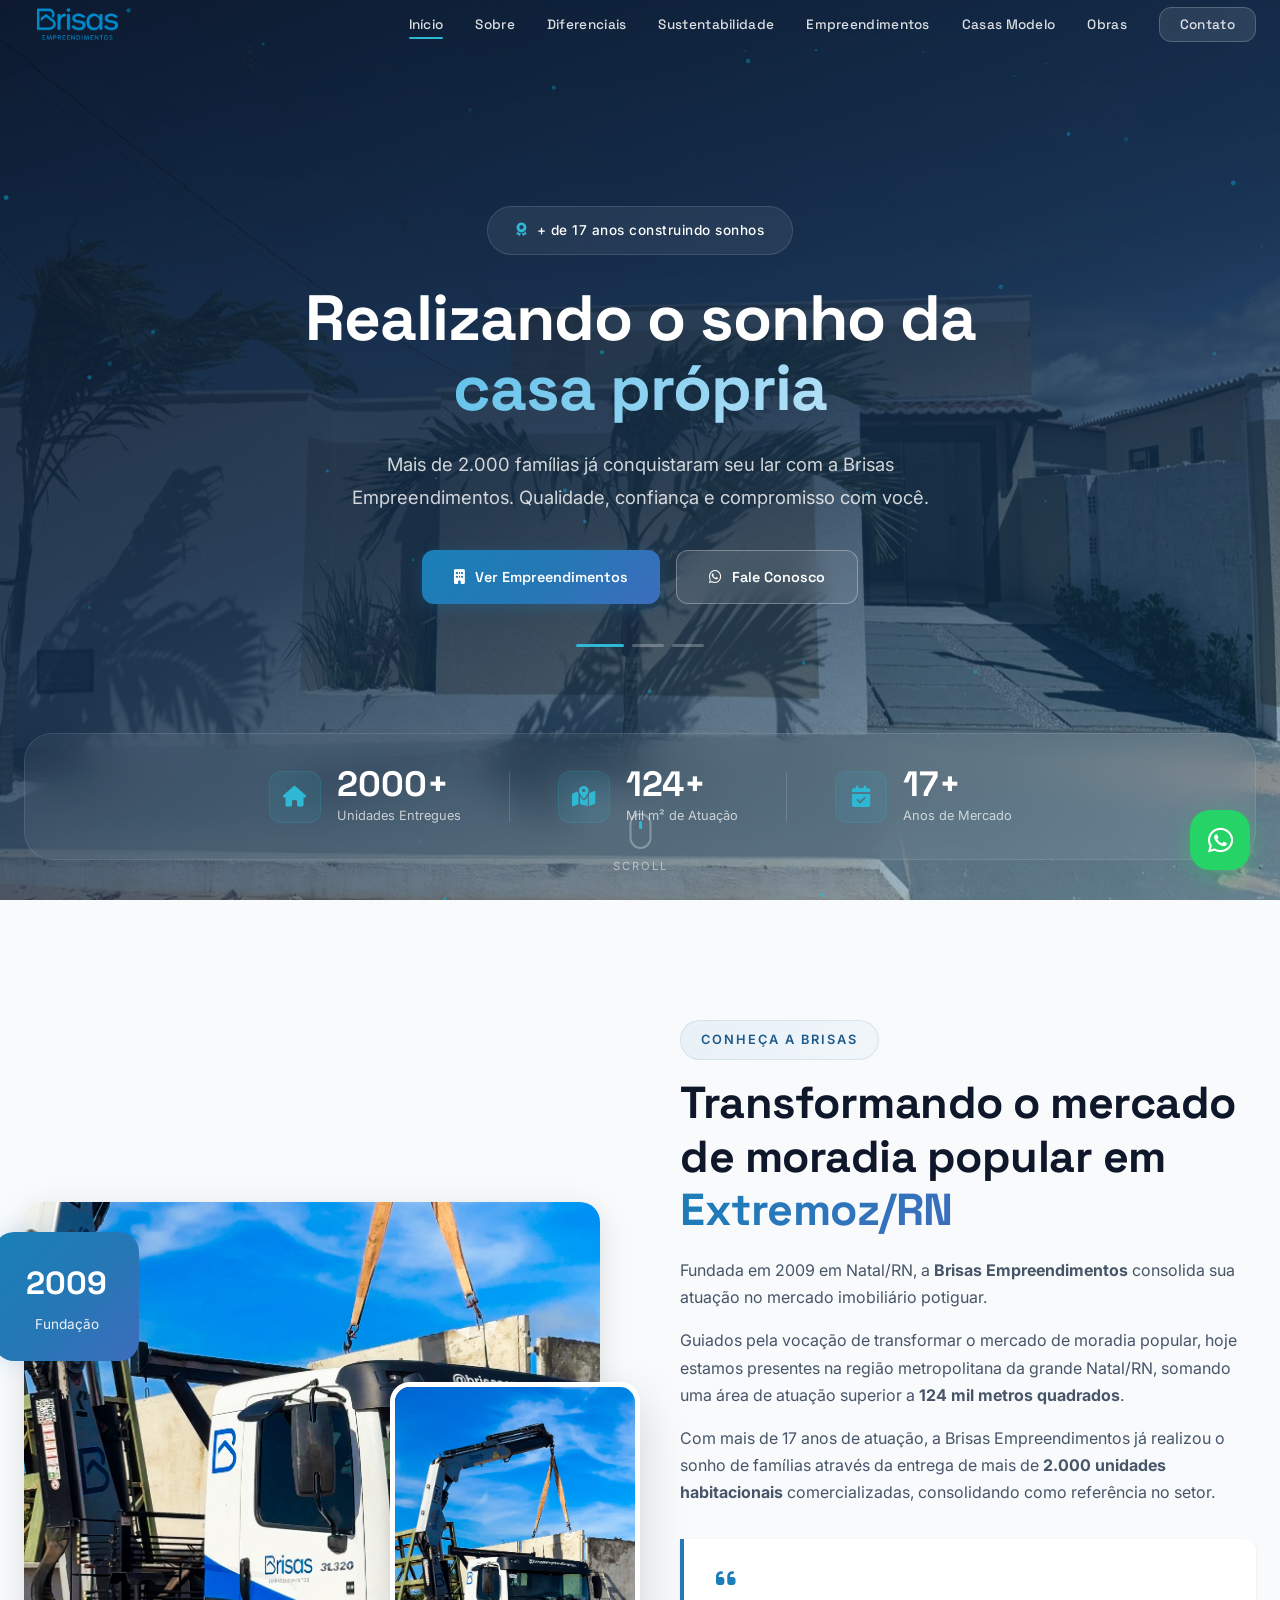
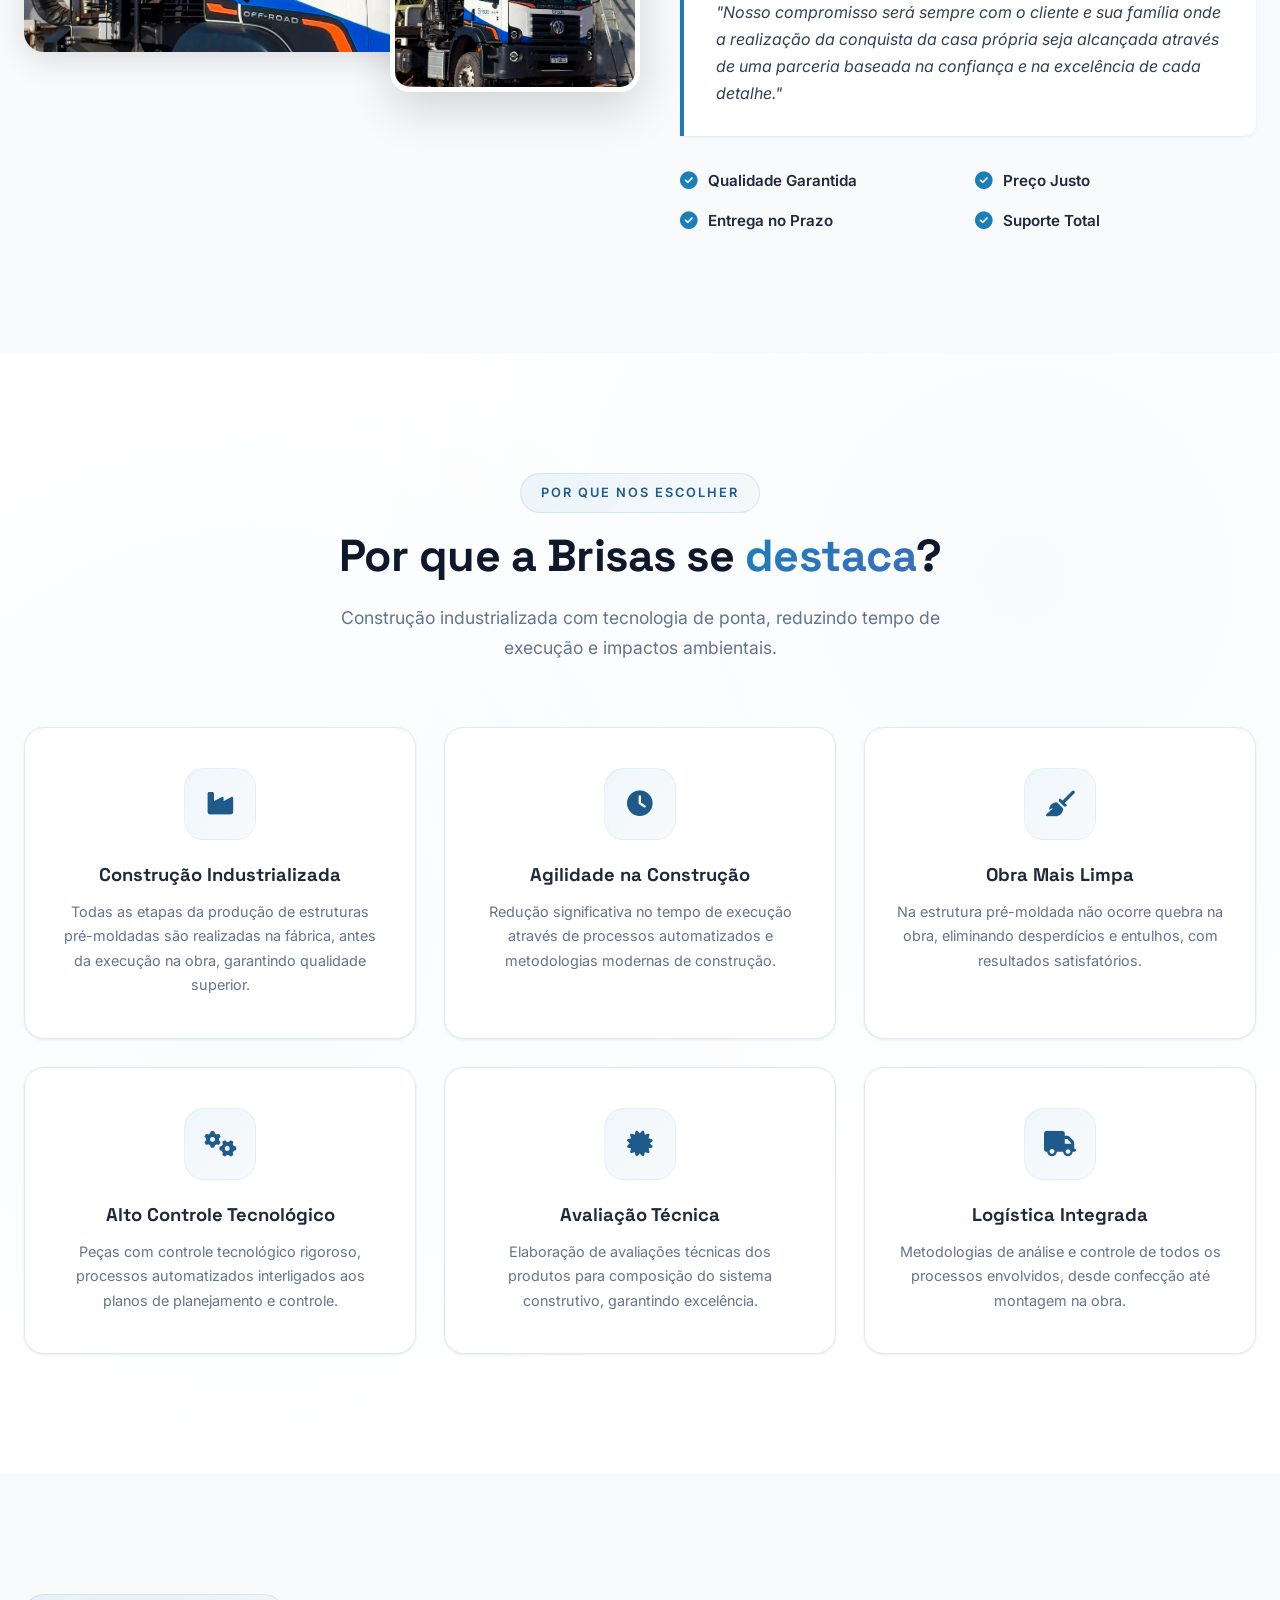
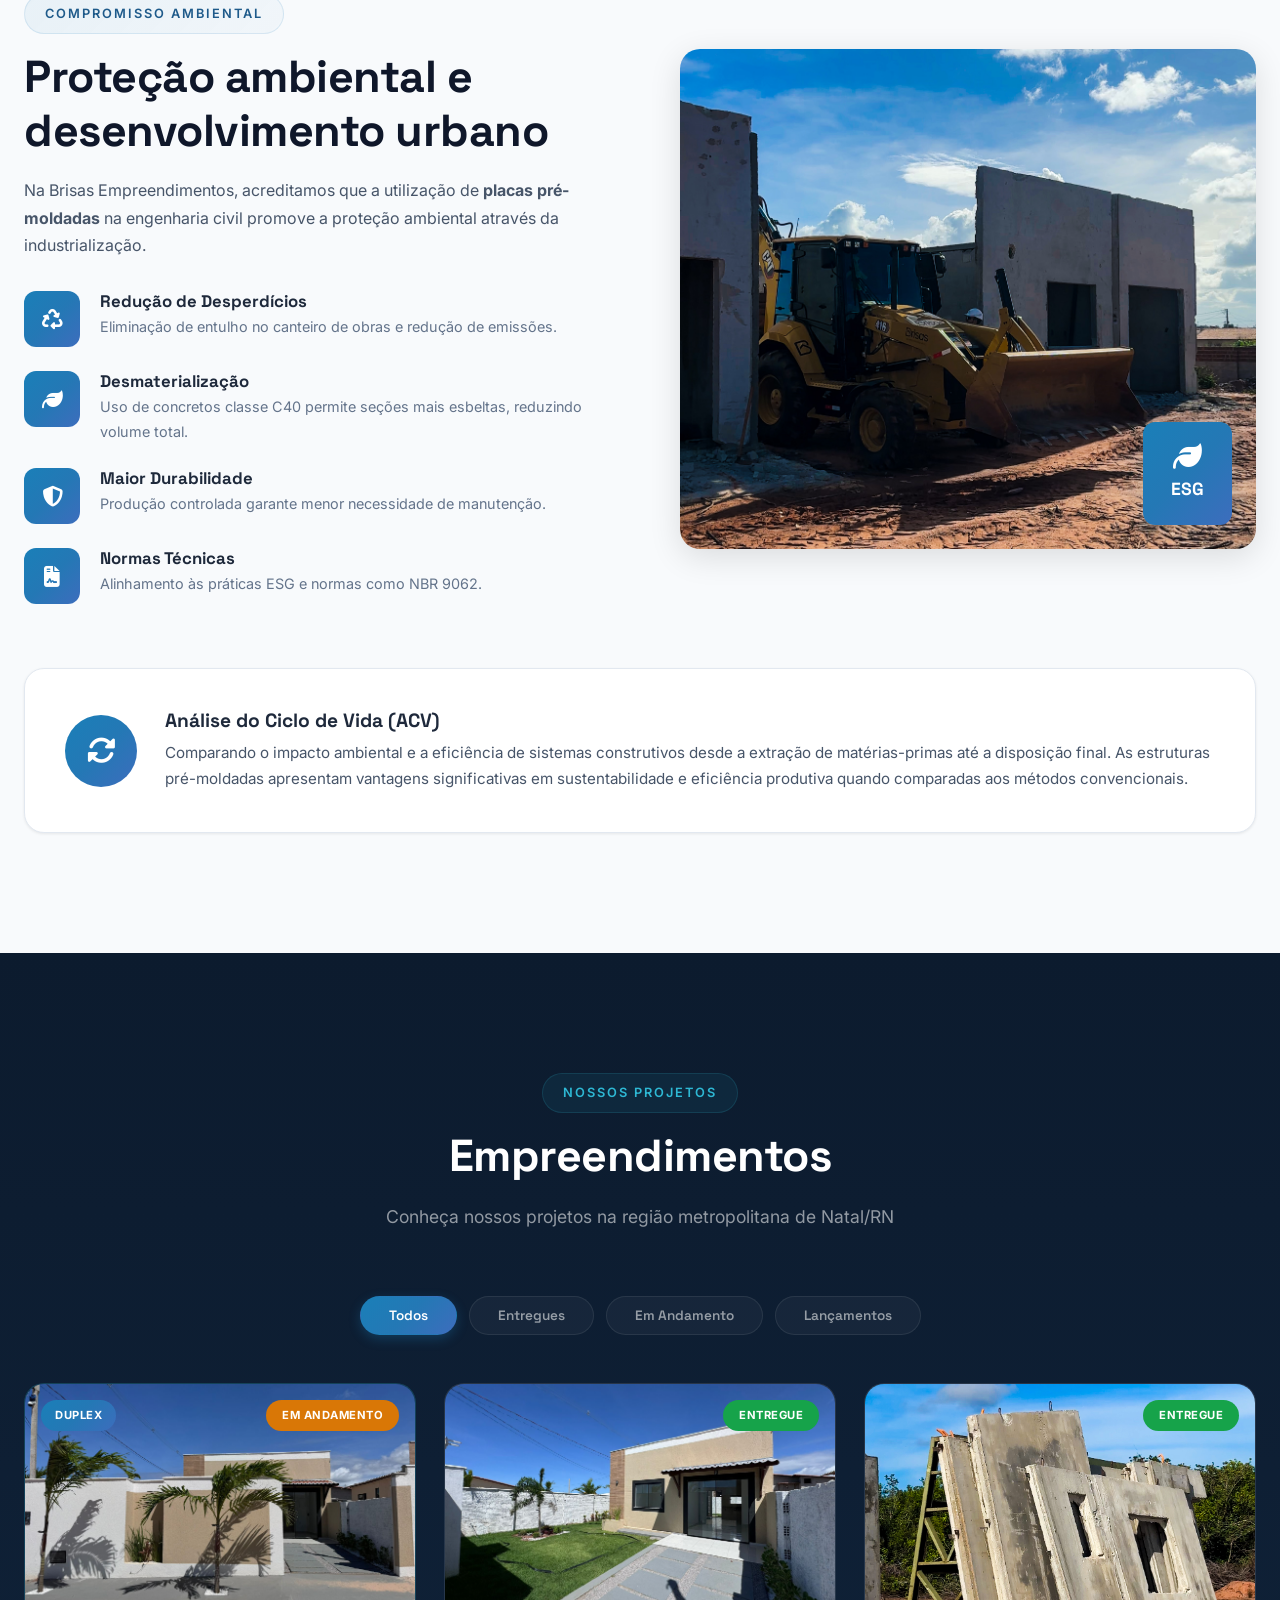
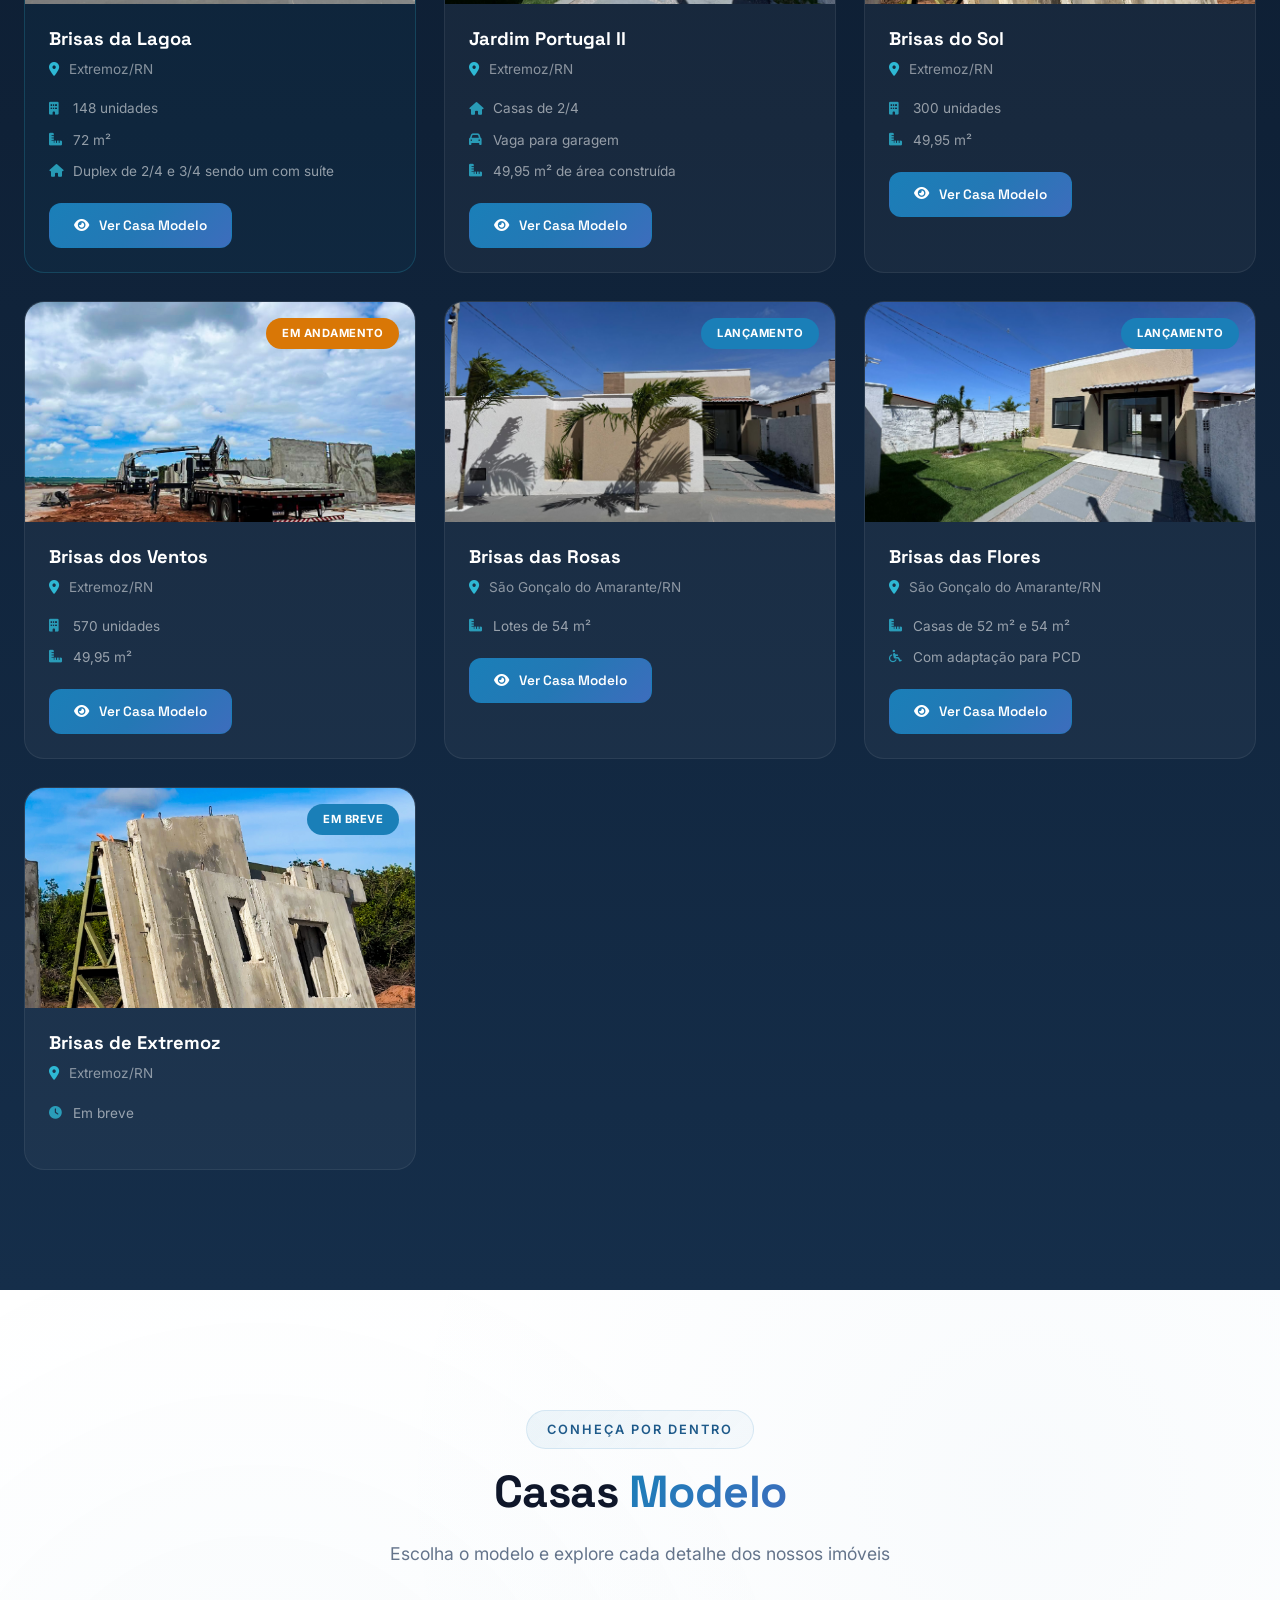
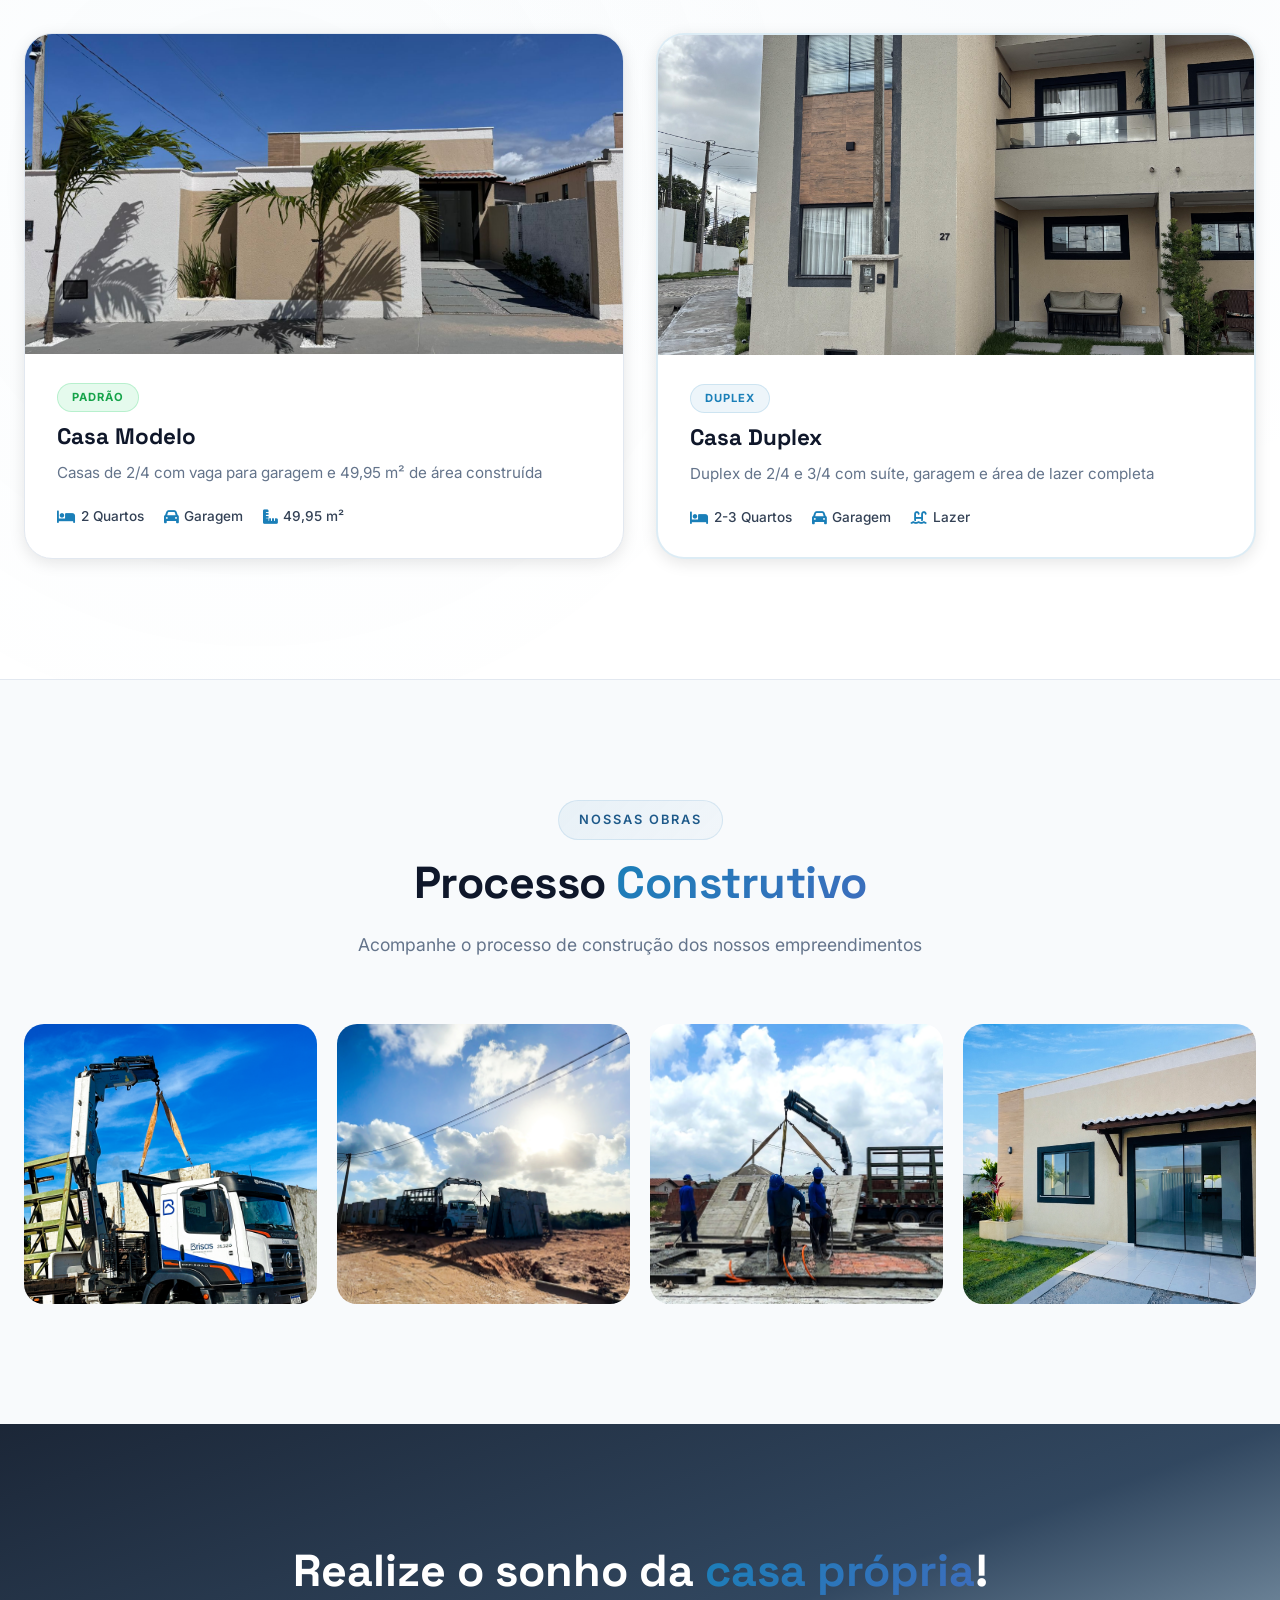
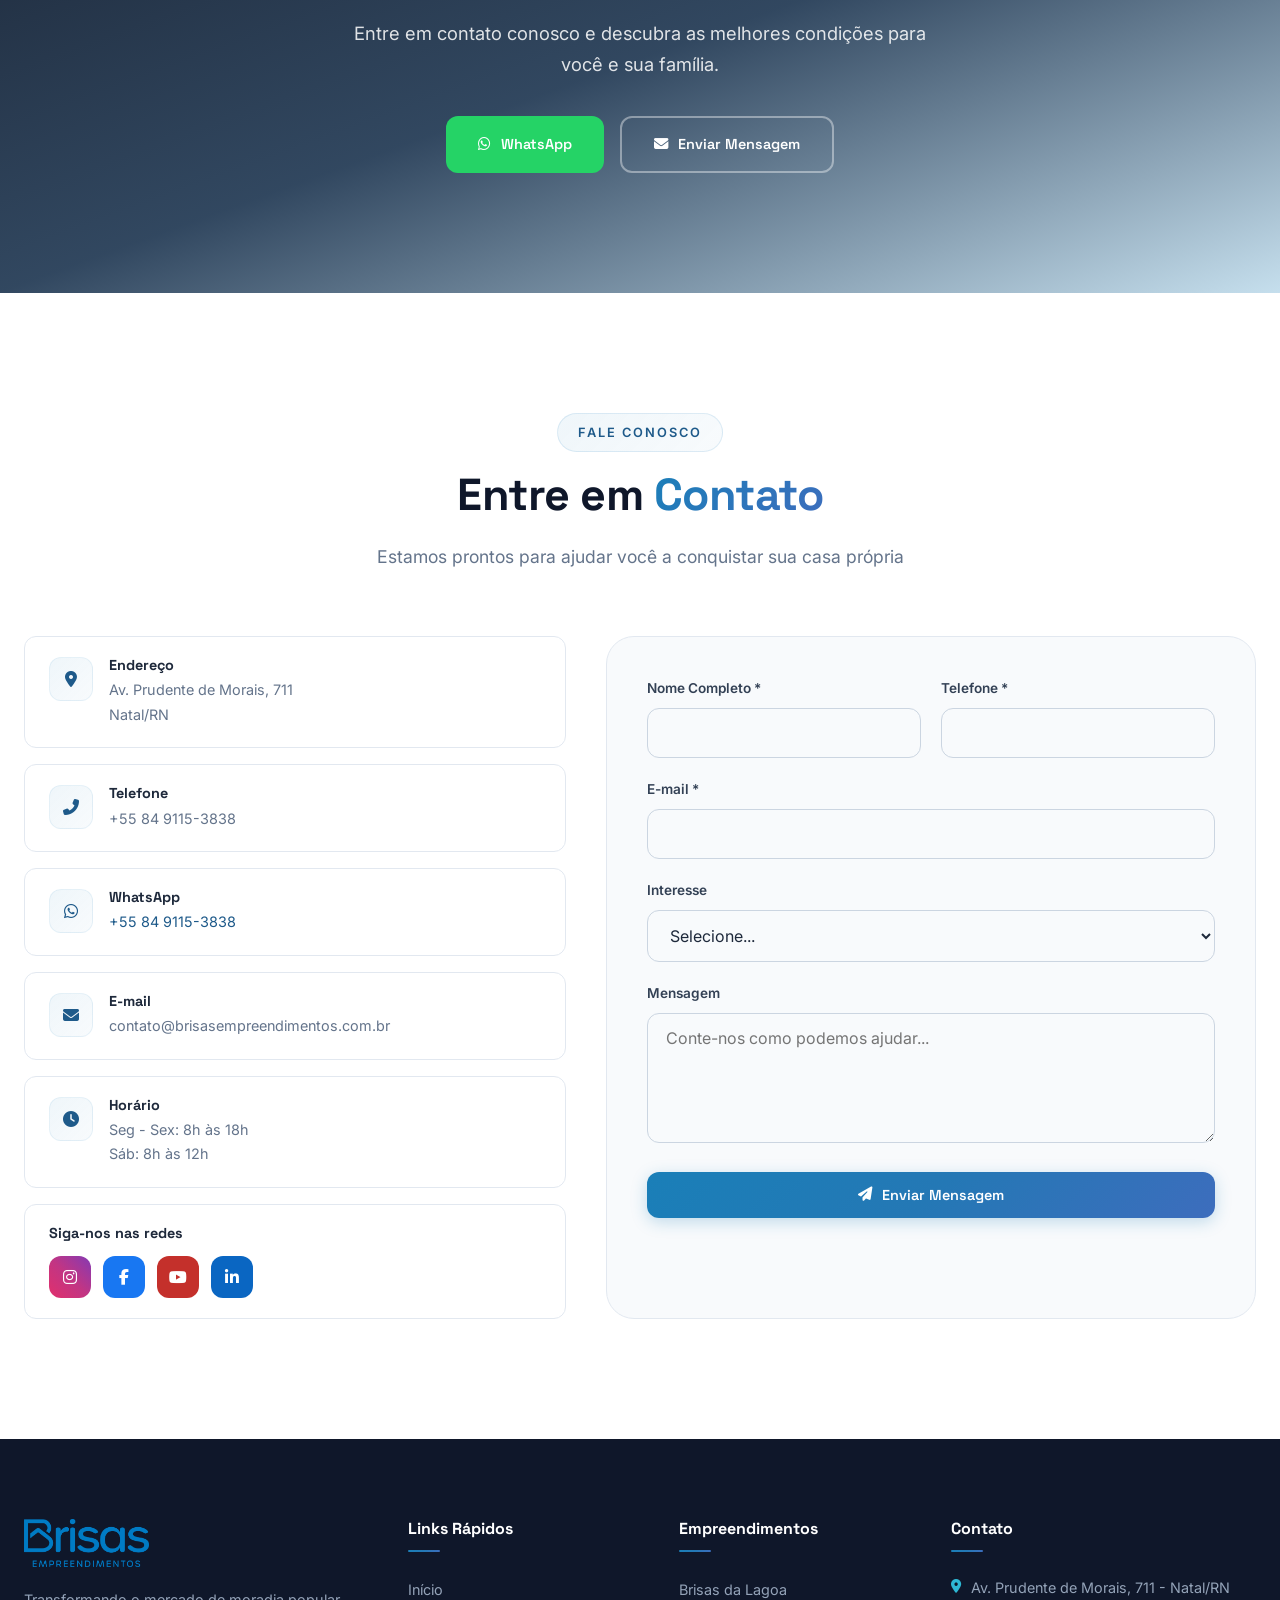
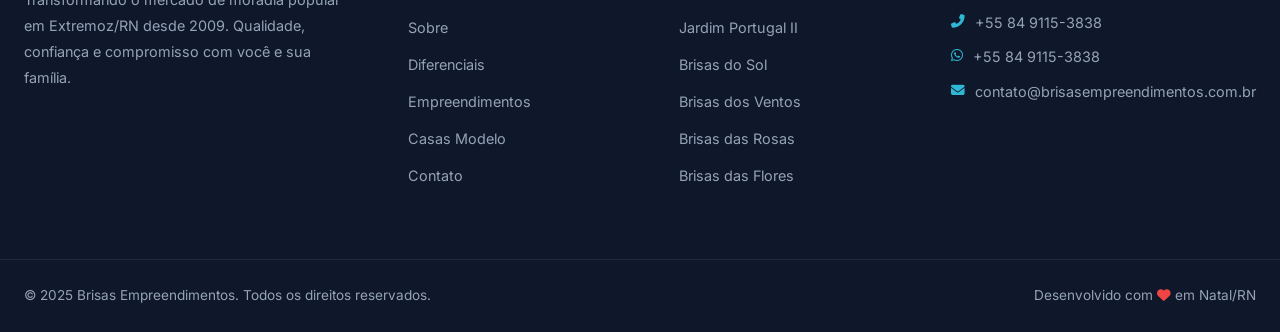
==== commit c8354e91: "Update index.html" ====
--- a/index.html
+++ b/index.html
@@ -345,9 +345,9 @@
                         <h3>Brisas da Lagoa</h3>
                         <p class="empreendimento-location"><i class="fas fa-map-marker-alt"></i> Extremoz/RN</p>
                         <ul class="empreendimento-features">
+                            <li><i class="fas fa-building"></i> 148 unidades</li>
+                            <li><i class="fas fa-ruler-combined"></i> 72 m²</li>
                             <li><i class="fas fa-home"></i> Duplex de 2/4 e 3/4 sendo um com suíte</li>
-                            <li><i class="fas fa-car"></i> Vaga para garagem</li>
-                            <li><i class="fas fa-swimming-pool"></i> Área de lazer completa</li>
                         </ul>
                         <a href="casa-duplex.html" class="btn btn-secondary"><i class="fas fa-eye"></i> Ver Casa Modelo</a>
                     </div>
@@ -381,63 +381,58 @@
                         <h3>Brisas do Sol</h3>
                         <p class="empreendimento-location"><i class="fas fa-map-marker-alt"></i> Extremoz/RN</p>
                         <ul class="empreendimento-features">
-                            <li><i class="fas fa-home"></i> Casas de 2/4</li>
-                            <li><i class="fas fa-car"></i> Vaga para garagem</li>
-                            <li><i class="fas fa-ruler-combined"></i> 49,95 m² de área construída</li>
+                            <li><i class="fas fa-building"></i> 300 unidades</li>
+                            <li><i class="fas fa-ruler-combined"></i> 49,95 m²</li>
                         </ul>
                         <a href="casa-normal.html" class="btn btn-secondary"><i class="fas fa-eye"></i> Ver Casa Modelo</a>
                     </div>
                 </div>
                 
                 <!-- Brisas dos Ventos -->
-                <div class="empreendimento-card" data-category="entregues" data-aos="fade-up" data-aos-delay="400">
+                <div class="empreendimento-card" data-category="andamento" data-aos="fade-up" data-aos-delay="400">
                     <div class="empreendimento-image">
                         <img src="images/empreendimento-4.jpg" alt="Brisas dos Ventos">
-                        <span class="empreendimento-status entregue">Entregue</span>
+                        <span class="empreendimento-status andamento">Em Andamento</span>
                     </div>
                     <div class="empreendimento-content">
                         <h3>Brisas dos Ventos</h3>
                         <p class="empreendimento-location"><i class="fas fa-map-marker-alt"></i> Extremoz/RN</p>
                         <ul class="empreendimento-features">
-                            <li><i class="fas fa-home"></i> Casas de 2/4</li>
-                            <li><i class="fas fa-car"></i> Vaga para garagem</li>
-                            <li><i class="fas fa-ruler-combined"></i> 49,95 m² de área construída</li>
+                            <li><i class="fas fa-building"></i> 570 unidades</li>
+                            <li><i class="fas fa-ruler-combined"></i> 49,95 m²</li>
                         </ul>
                         <a href="casa-normal.html" class="btn btn-secondary"><i class="fas fa-eye"></i> Ver Casa Modelo</a>
                     </div>
                 </div>
                 
                 <!-- Brisas das Rosas -->
-                <div class="empreendimento-card" data-category="entregues" data-aos="fade-up" data-aos-delay="500">
+                <div class="empreendimento-card" data-category="lancamentos" data-aos="fade-up" data-aos-delay="500">
                     <div class="empreendimento-image">
                         <img src="images/empreendimento-1.jpg" alt="Brisas das Rosas">
-                        <span class="empreendimento-status entregue">Entregue</span>
+                        <span class="empreendimento-status lancamento">Lançamento</span>
                     </div>
                     <div class="empreendimento-content">
                         <h3>Brisas das Rosas</h3>
-                        <p class="empreendimento-location"><i class="fas fa-map-marker-alt"></i> Extremoz/RN</p>
+                        <p class="empreendimento-location"><i class="fas fa-map-marker-alt"></i> São Gonçalo do Amarante/RN</p>
                         <ul class="empreendimento-features">
-                            <li><i class="fas fa-home"></i> Casas de 2/4</li>
-                            <li><i class="fas fa-car"></i> Vaga para garagem</li>
-                            <li><i class="fas fa-ruler-combined"></i> 49,95 m² de área construída</li>
+                            <li><i class="fas fa-ruler-combined"></i> Lotes de 54 m²</li>
                         </ul>
                         <a href="casa-normal.html" class="btn btn-secondary"><i class="fas fa-eye"></i> Ver Casa Modelo</a>
                     </div>
                 </div>
                 
                 <!-- Brisas das Flores -->
-                <div class="empreendimento-card" data-category="entregues" data-aos="fade-up" data-aos-delay="600">
+                <div class="empreendimento-card" data-category="lancamentos" data-aos="fade-up" data-aos-delay="600">
                     <div class="empreendimento-image">
                         <img src="images/empreendimento-2.jpg" alt="Brisas das Flores">
-                        <span class="empreendimento-status entregue">Entregue</span>
+                        <span class="empreendimento-status lancamento">Lançamento</span>
                     </div>
                     <div class="empreendimento-content">
                         <h3>Brisas das Flores</h3>
-                        <p class="empreendimento-location"><i class="fas fa-map-marker-alt"></i> Extremoz/RN</p>
+                        <p class="empreendimento-location"><i class="fas fa-map-marker-alt"></i> São Gonçalo do Amarante/RN</p>
                         <ul class="empreendimento-features">
-                            <li><i class="fas fa-home"></i> Casas de 2/4</li>
-                            <li><i class="fas fa-car"></i> Vaga para garagem</li>
-                            <li><i class="fas fa-ruler-combined"></i> 49,95 m² de área construída</li>
+                            <li><i class="fas fa-ruler-combined"></i> Casas de 52 m² e 54 m²</li>
+                            <li><i class="fas fa-wheelchair"></i> Com adaptação para PCD</li>
                         </ul>
                         <a href="casa-normal.html" class="btn btn-secondary"><i class="fas fa-eye"></i> Ver Casa Modelo</a>
                     </div>
@@ -447,17 +442,14 @@
                 <div class="empreendimento-card" data-category="lancamentos" data-aos="fade-up" data-aos-delay="700">
                     <div class="empreendimento-image">
                         <img src="images/empreendimento-3.jpg" alt="Brisas de Extremoz">
-                        <span class="empreendimento-status lancamento">Breve Lançamento</span>
+                        <span class="empreendimento-status lancamento">Em Breve</span>
                     </div>
                     <div class="empreendimento-content">
                         <h3>Brisas de Extremoz</h3>
                         <p class="empreendimento-location"><i class="fas fa-map-marker-alt"></i> Extremoz/RN</p>
                         <ul class="empreendimento-features">
-                            <li><i class="fas fa-home"></i> Casas de 2/4</li>
-                            <li><i class="fas fa-car"></i> Vaga para garagem</li>
-                            <li><i class="fas fa-ruler-combined"></i> Padrão Brisas</li>
-                        </ul>
-                        <a href="casa-normal.html" class="btn btn-secondary"><i class="fas fa-eye"></i> Ver Casa Modelo</a>
+                            <li><i class="fas fa-clock"></i> Em breve</li>
+                        </ul>
                     </div>
                 </div>
             </div>
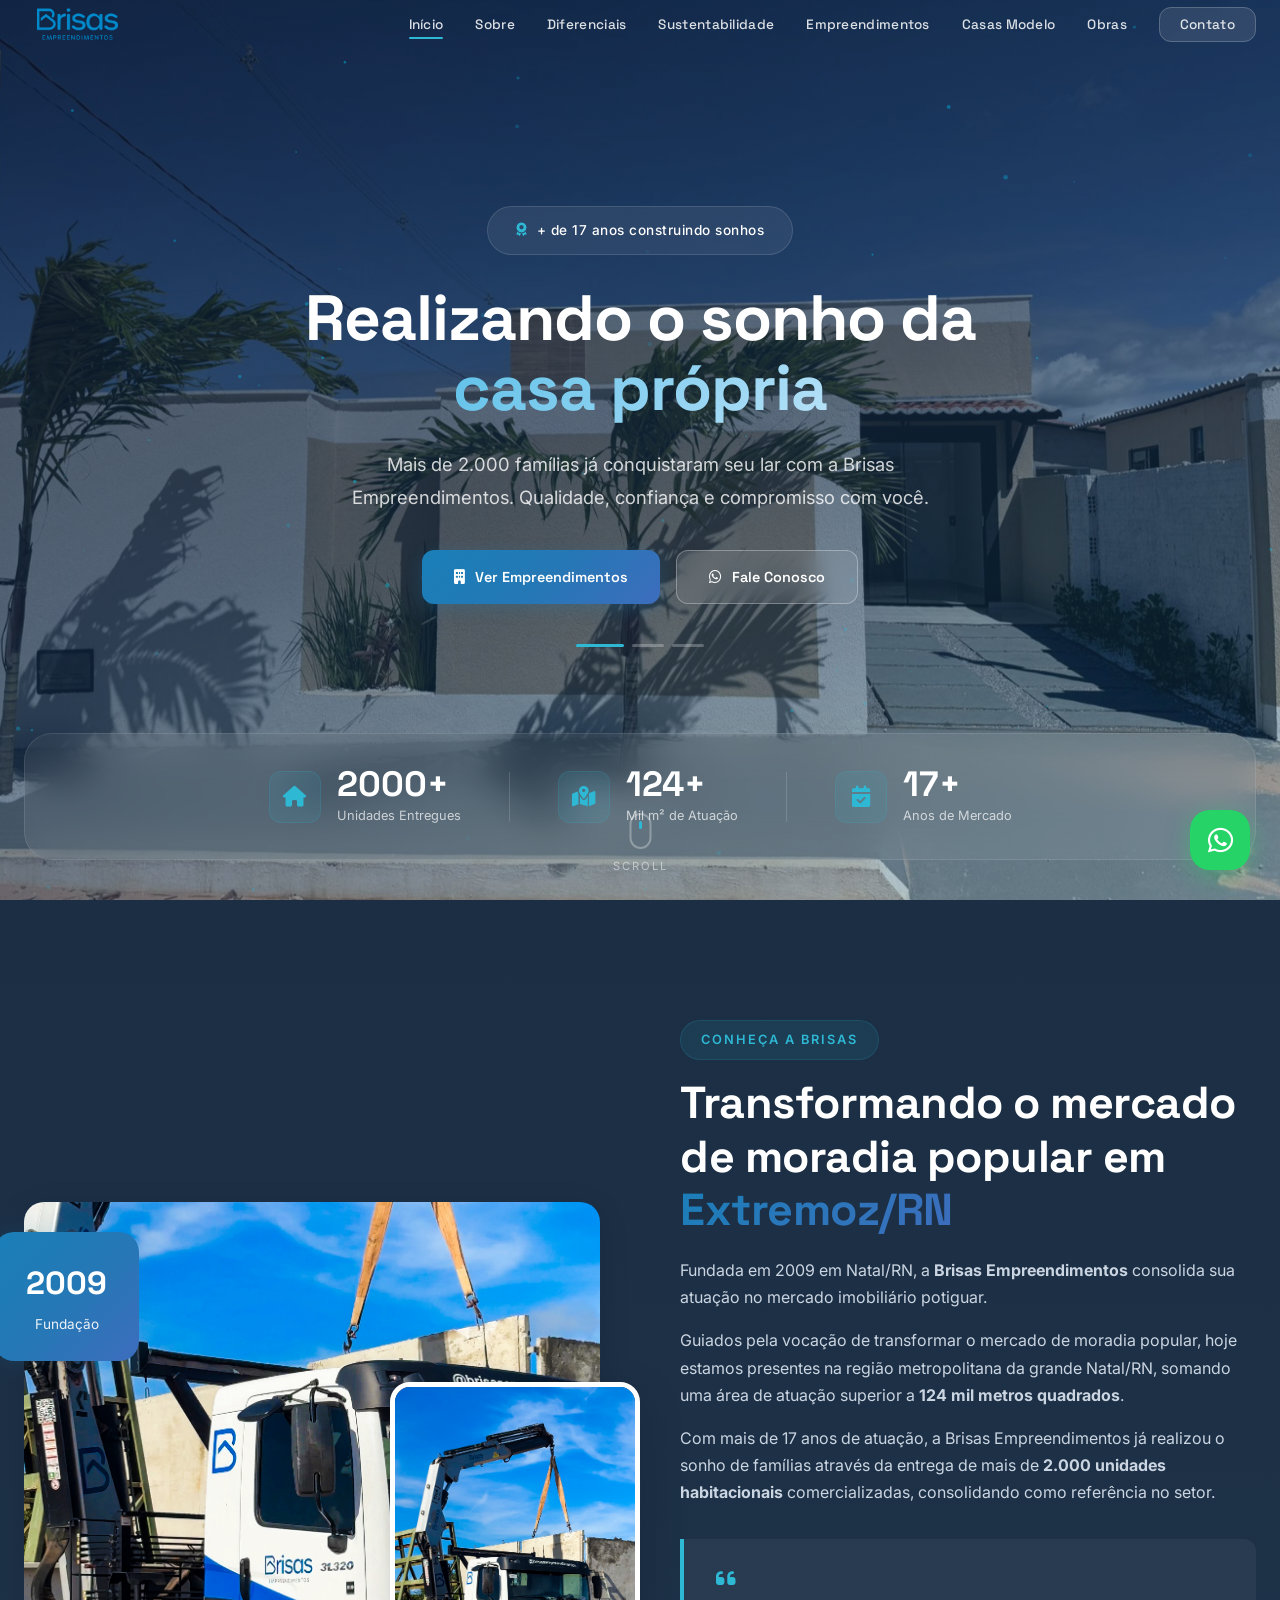
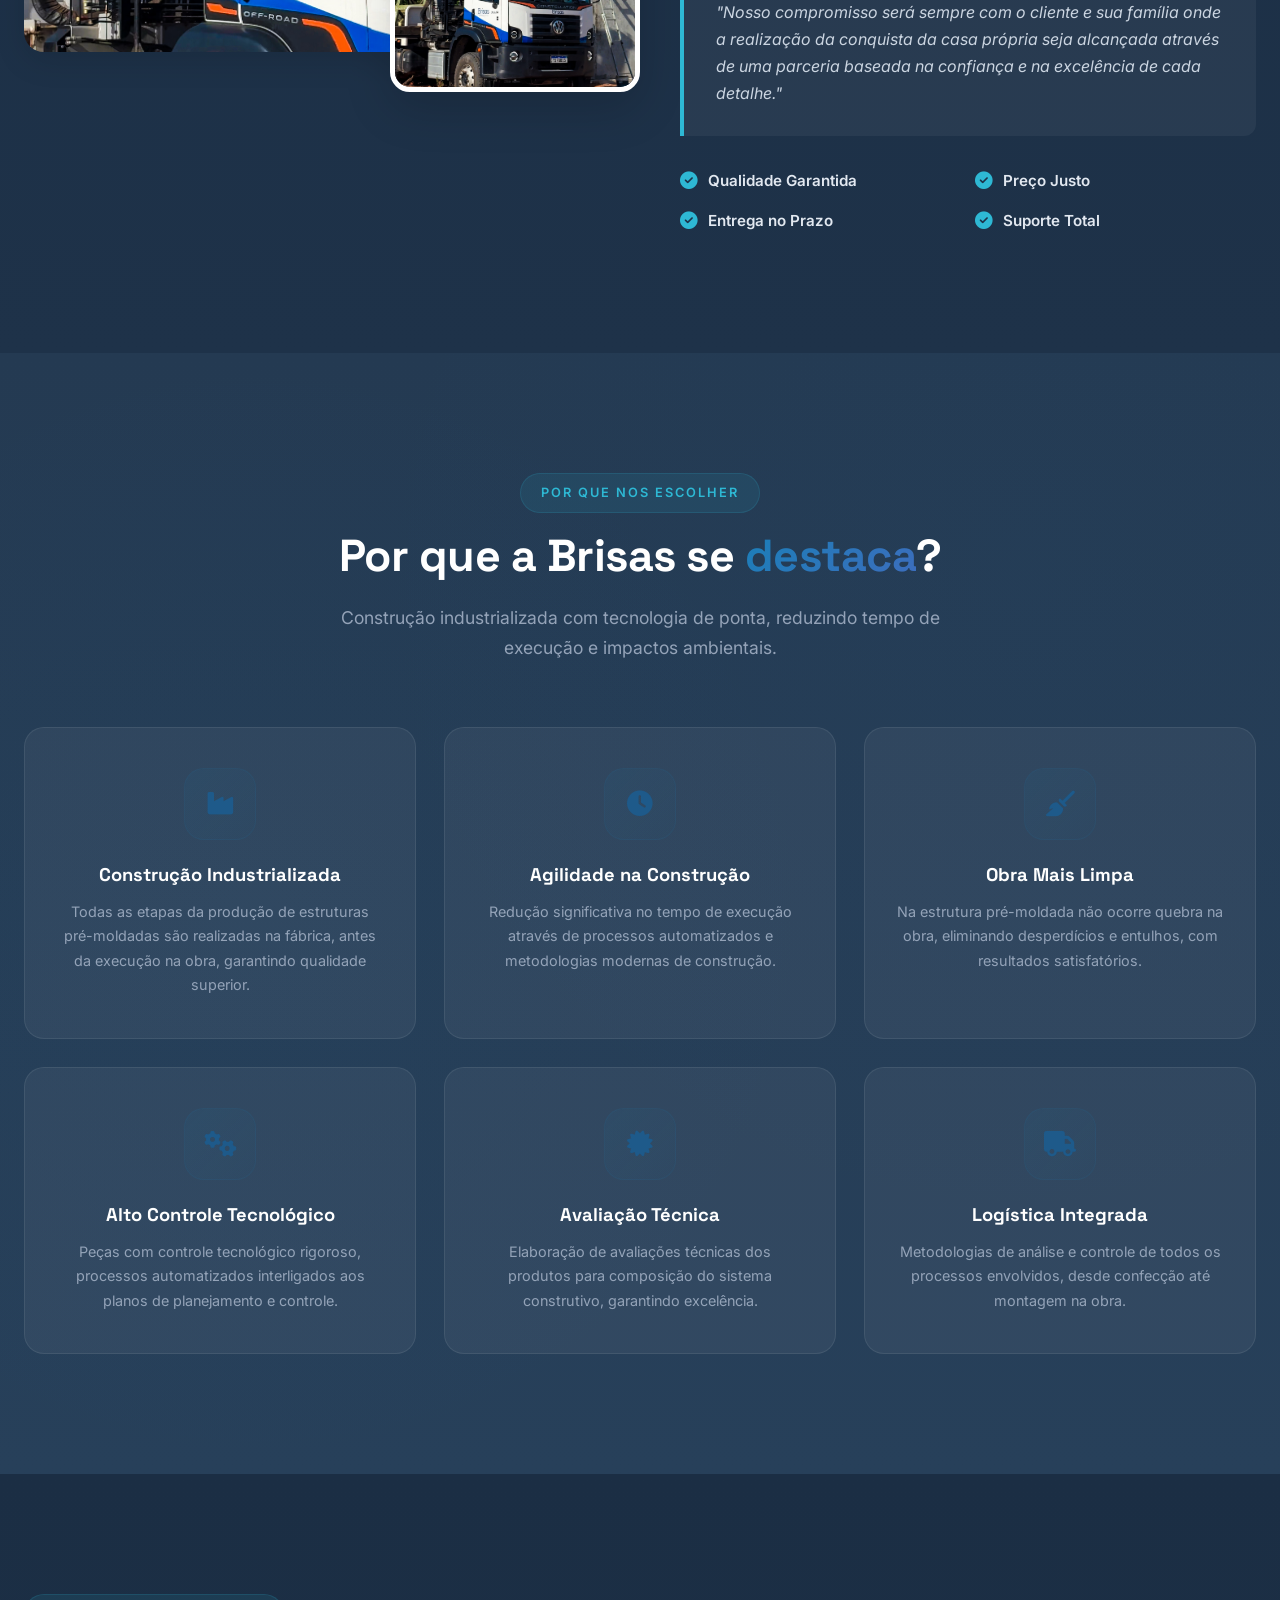
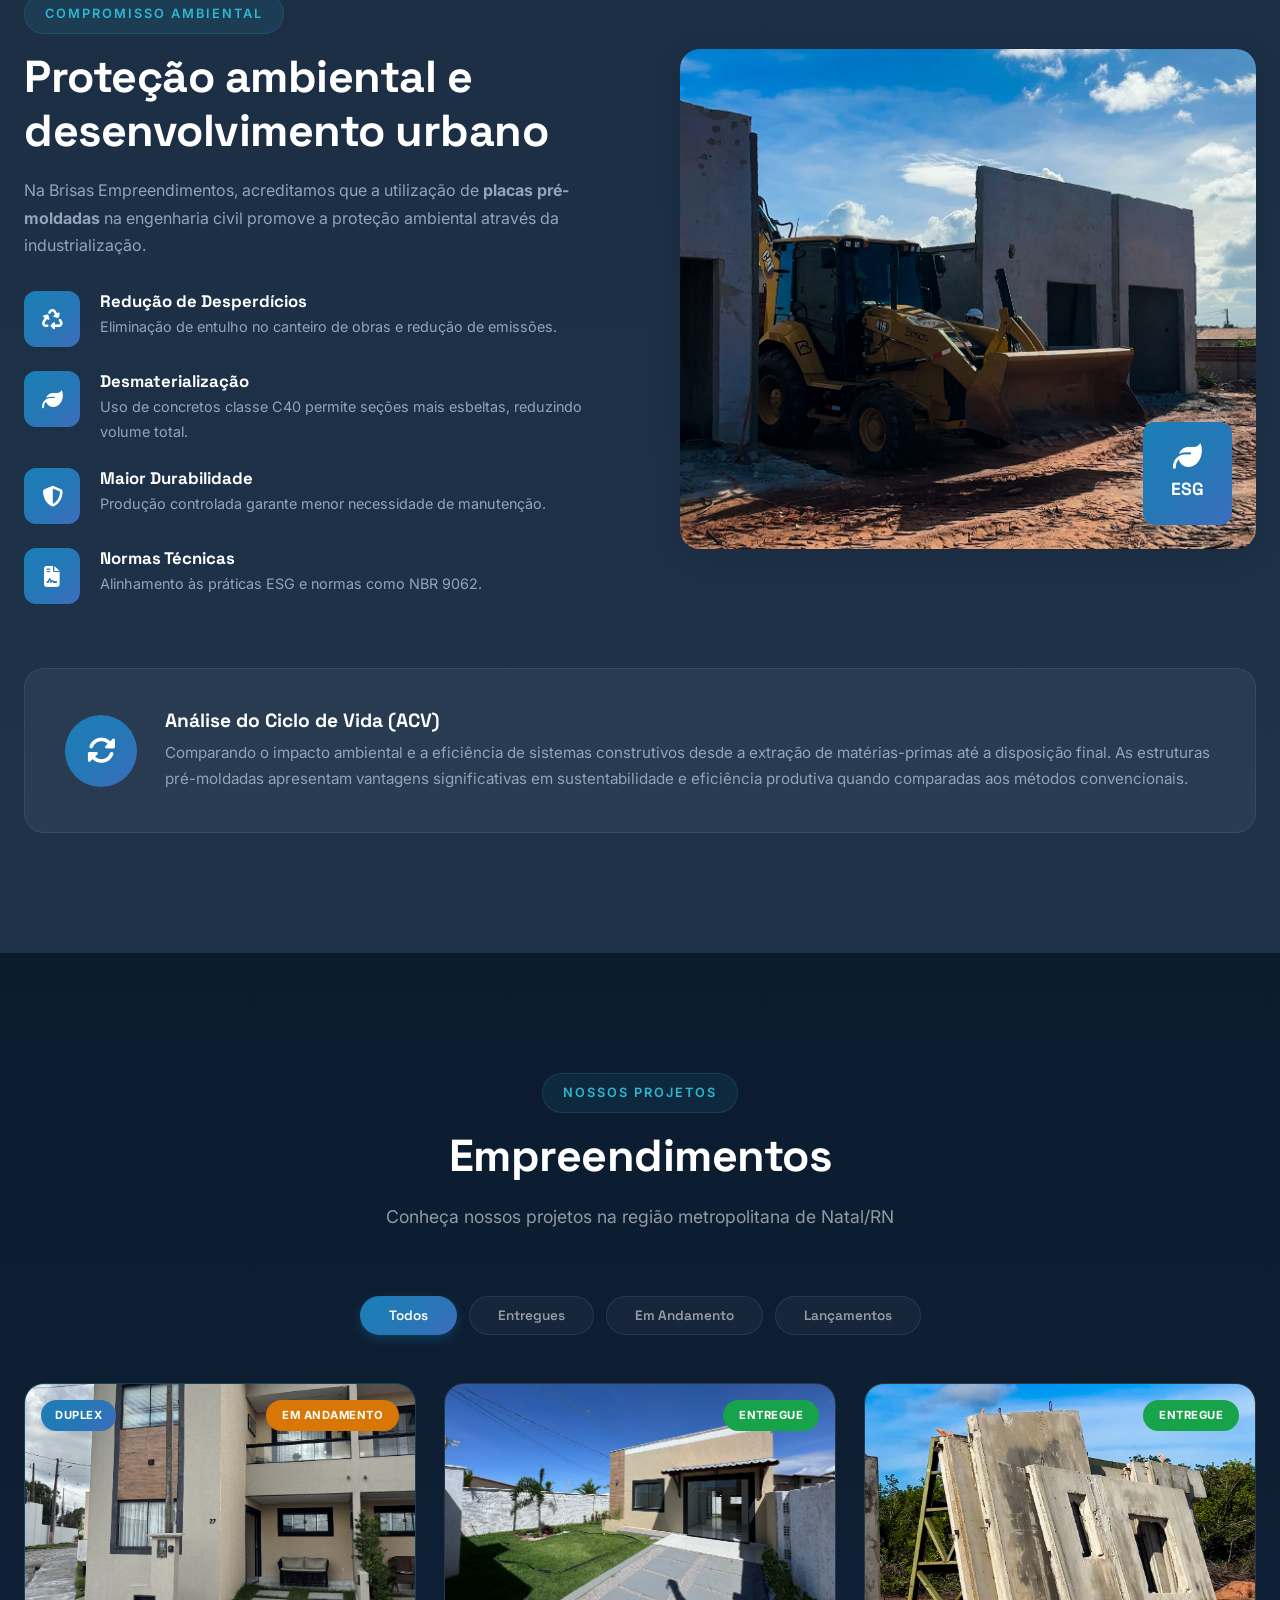
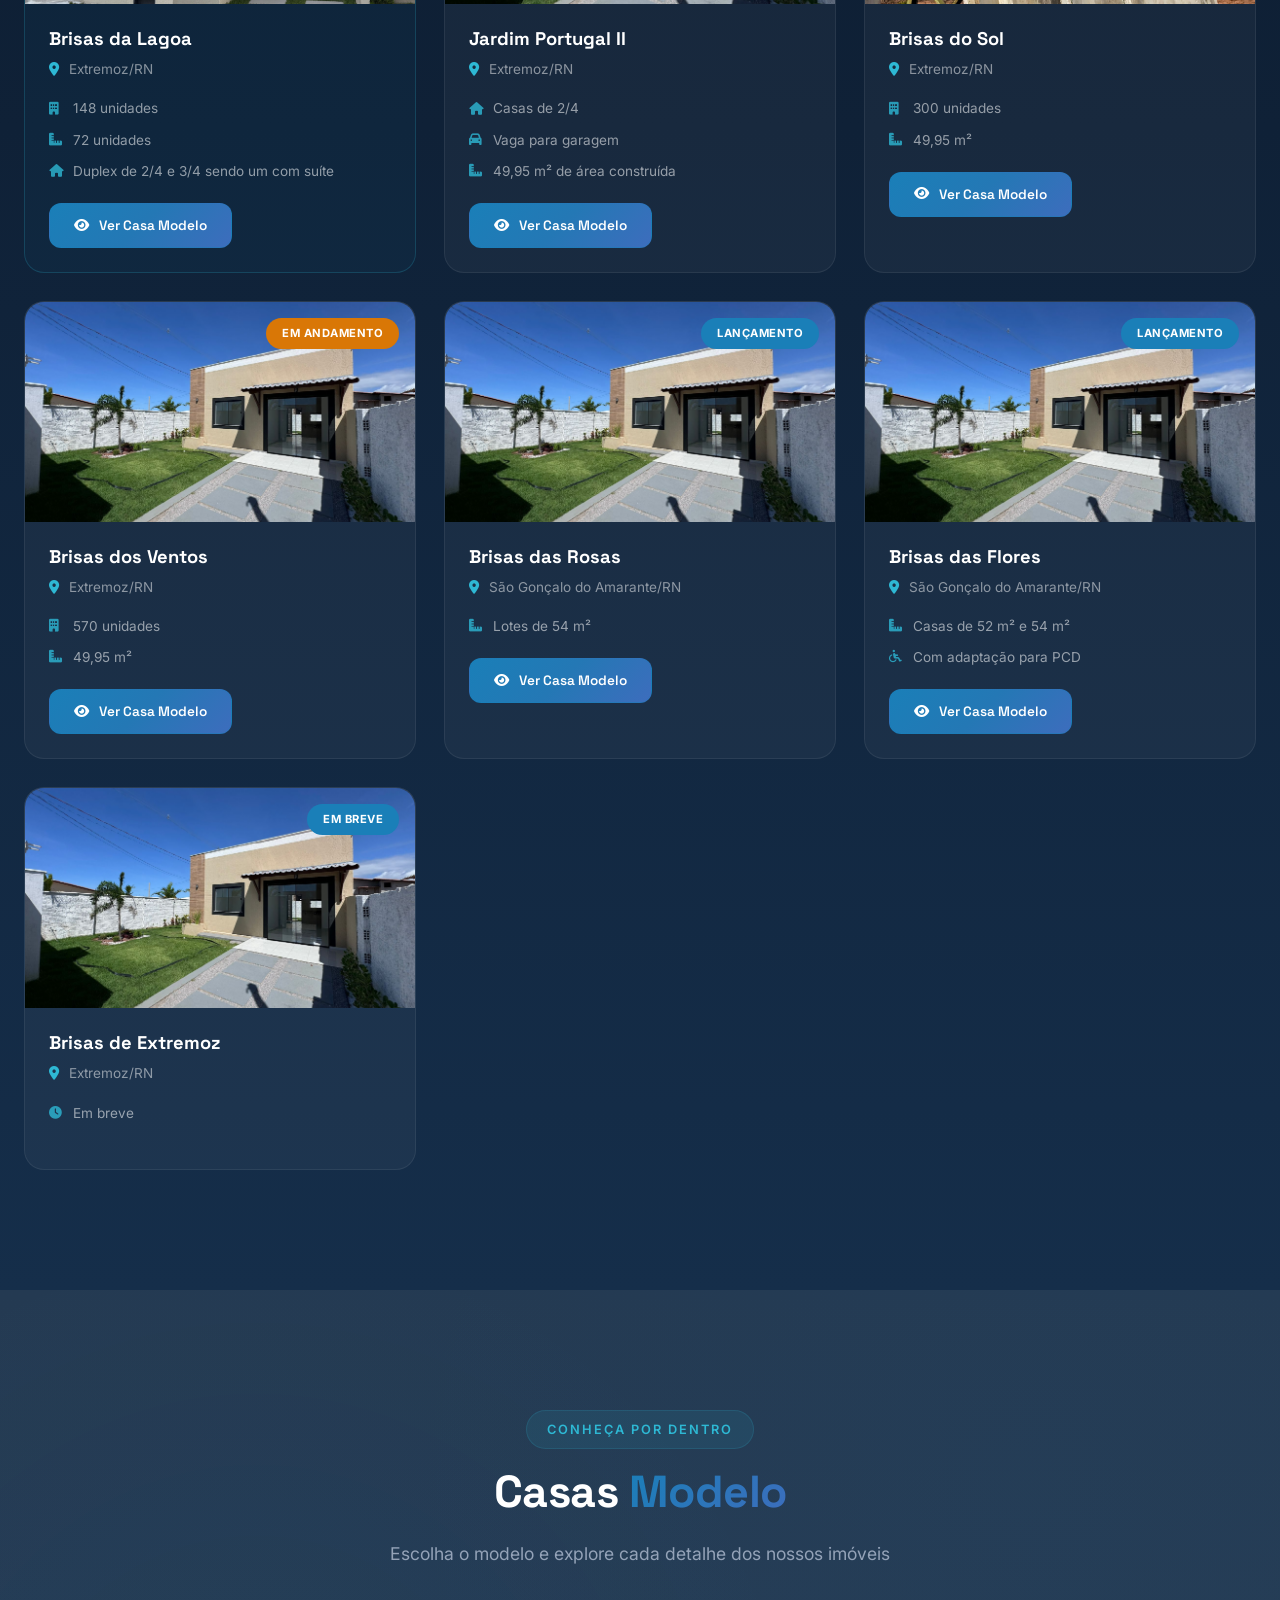
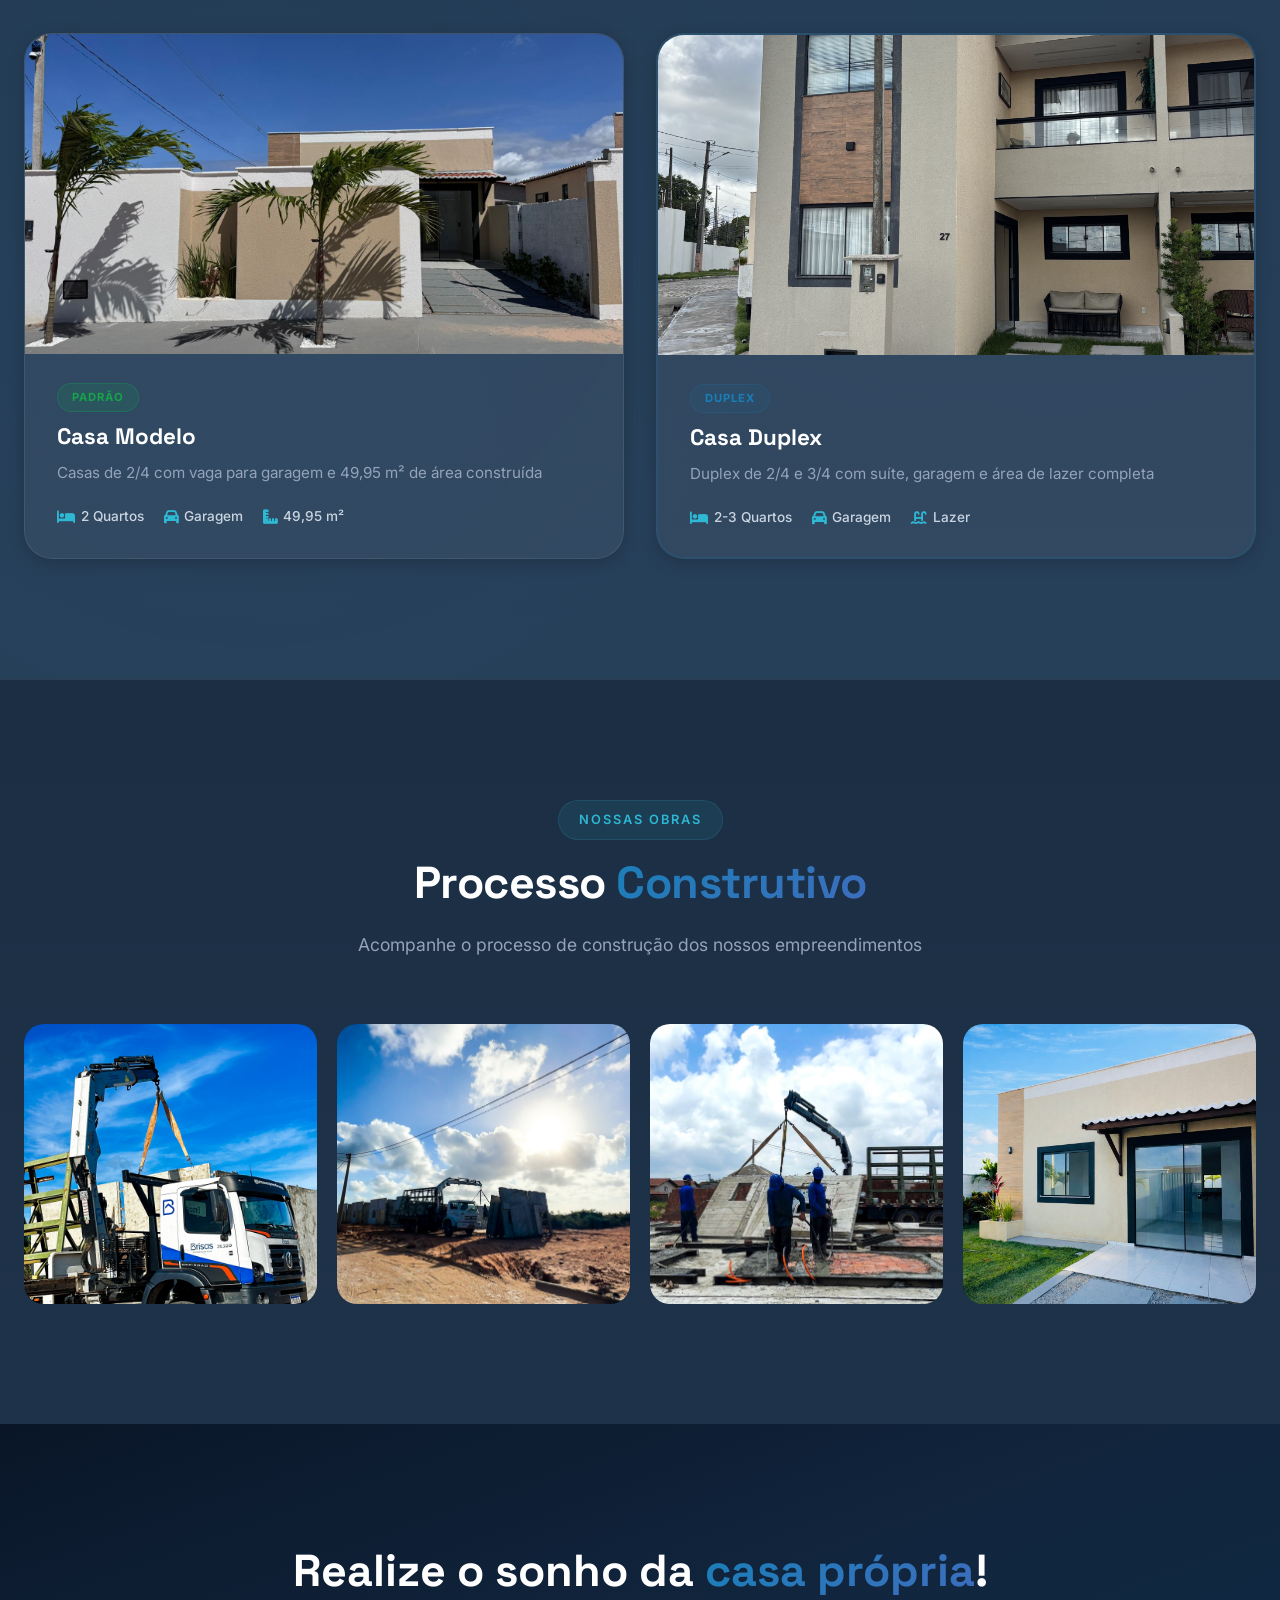
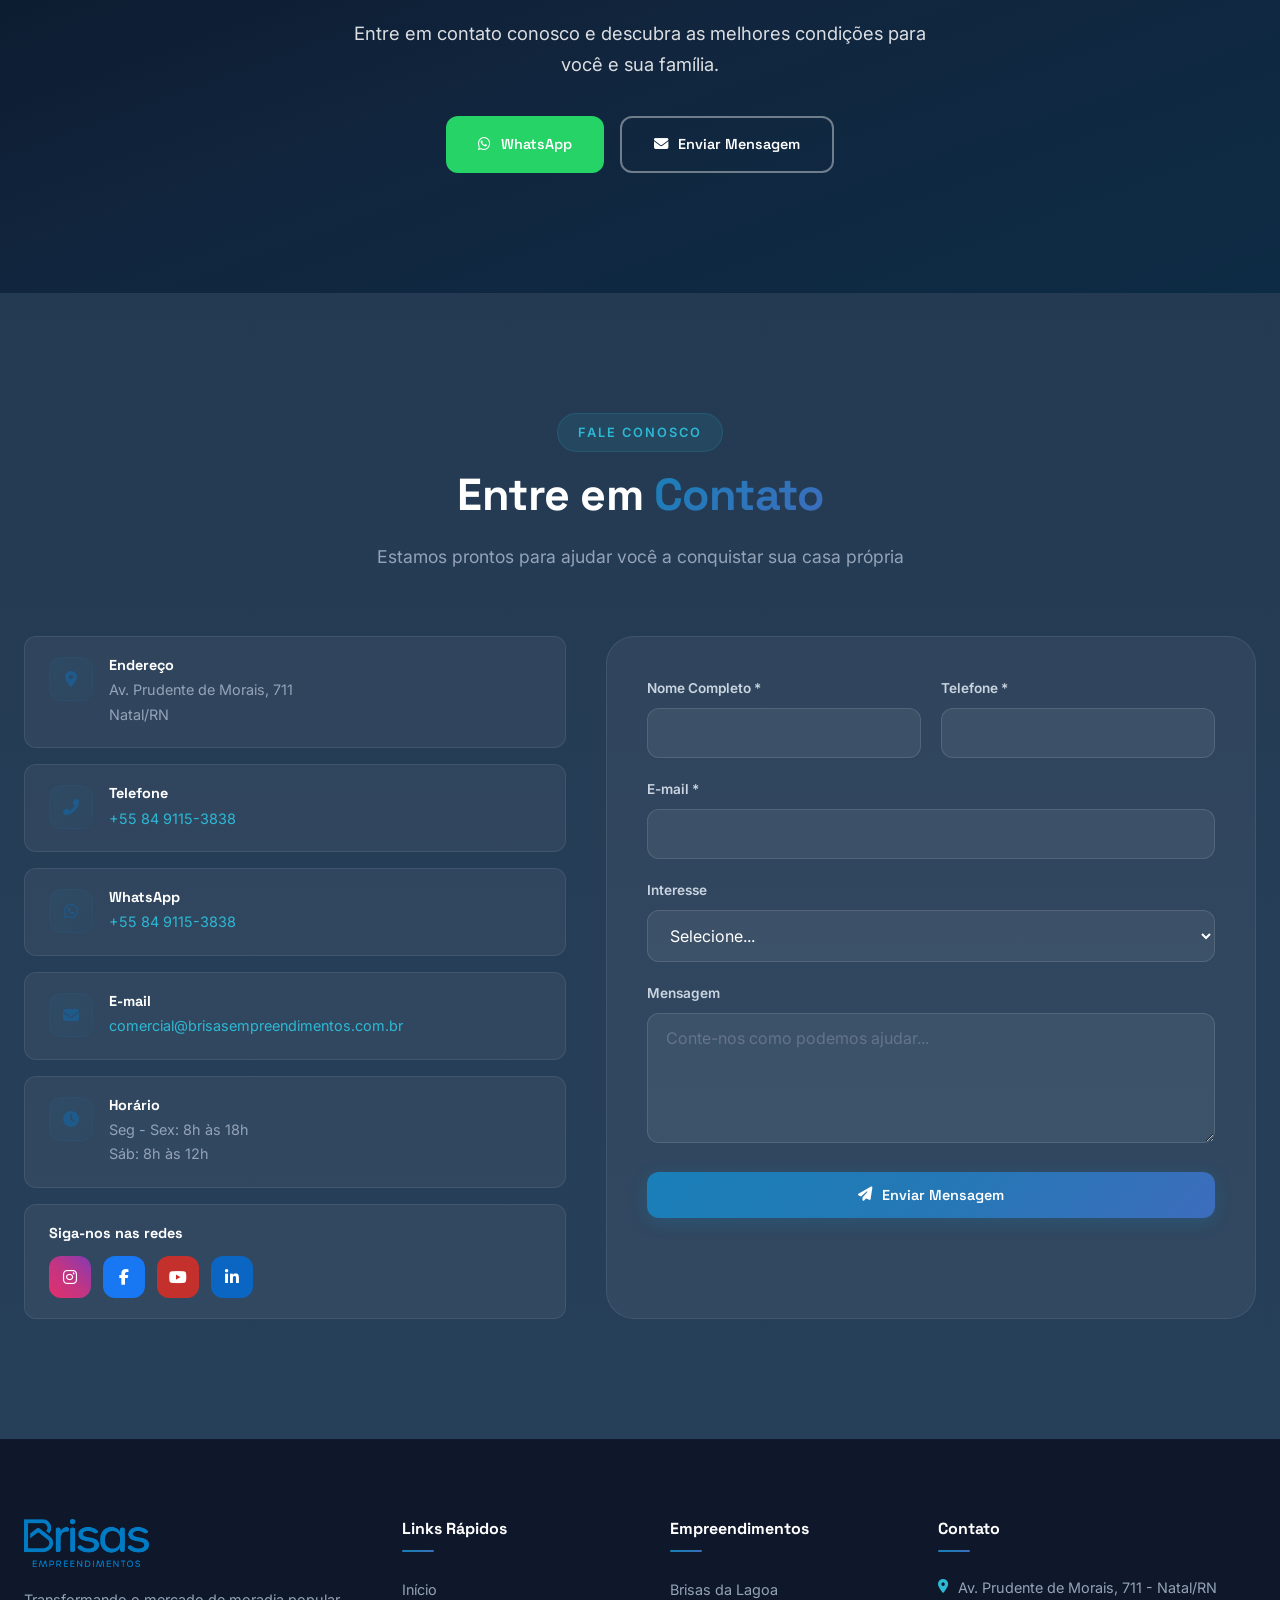
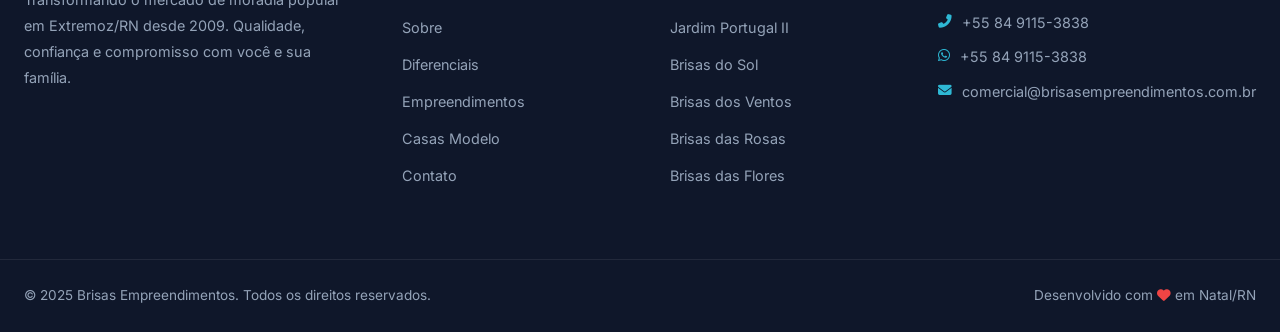
==== commit 4c9f16ae: "atualizacao site" ====
--- a/index.html
+++ b/index.html
@@ -346,7 +346,7 @@
                         <p class="empreendimento-location"><i class="fas fa-map-marker-alt"></i> Extremoz/RN</p>
                         <ul class="empreendimento-features">
                             <li><i class="fas fa-building"></i> 148 unidades</li>
-                            <li><i class="fas fa-ruler-combined"></i> 72 m²</li>
+                            <li><i class="fas fa-ruler-combined"></i> 72 unidades</li>
                             <li><i class="fas fa-home"></i> Duplex de 2/4 e 3/4 sendo um com suíte</li>
                         </ul>
                         <a href="casa-duplex.html" class="btn btn-secondary"><i class="fas fa-eye"></i> Ver Casa Modelo</a>
@@ -408,7 +408,7 @@
                 <!-- Brisas das Rosas -->
                 <div class="empreendimento-card" data-category="lancamentos" data-aos="fade-up" data-aos-delay="500">
                     <div class="empreendimento-image">
-                        <img src="images/empreendimento-1.jpg" alt="Brisas das Rosas">
+                        <img src="images/empreendimento-5.jpg" alt="Brisas das Rosas">
                         <span class="empreendimento-status lancamento">Lançamento</span>
                     </div>
                     <div class="empreendimento-content">
@@ -424,7 +424,7 @@
                 <!-- Brisas das Flores -->
                 <div class="empreendimento-card" data-category="lancamentos" data-aos="fade-up" data-aos-delay="600">
                     <div class="empreendimento-image">
-                        <img src="images/empreendimento-2.jpg" alt="Brisas das Flores">
+                        <img src="images/empreendimento-6.jpg" alt="Brisas das Flores">
                         <span class="empreendimento-status lancamento">Lançamento</span>
                     </div>
                     <div class="empreendimento-content">
@@ -441,7 +441,7 @@
                 <!-- Brisas de Extremoz -->
                 <div class="empreendimento-card" data-category="lancamentos" data-aos="fade-up" data-aos-delay="700">
                     <div class="empreendimento-image">
-                        <img src="images/empreendimento-3.jpg" alt="Brisas de Extremoz">
+                        <img src="images/empreendimento-7.jpg" alt="Brisas de Extremoz">
                         <span class="empreendimento-status lancamento">Em Breve</span>
                     </div>
                     <div class="empreendimento-content">
@@ -586,7 +586,7 @@
                         <div class="info-icon"><i class="fas fa-phone-alt"></i></div>
                         <div class="info-content">
                             <h4>Telefone</h4>
-                            <p>+55 84 9115-3838</p>
+                            <p><a href="tel:+558491153838">+55 84 9115-3838</a></p>
                         </div>
                     </div>
                     <div class="info-card">
@@ -600,7 +600,7 @@
                         <div class="info-icon"><i class="fas fa-envelope"></i></div>
                         <div class="info-content">
                             <h4>E-mail</h4>
-                            <p>contato@brisasempreendimentos.com.br</p>
+                            <p><a href="mailto:comercial@brisasempreendimentos.com.br">comercial@brisasempreendimentos.com.br</a></p>
                         </div>
                     </div>
                     <div class="info-card">
@@ -704,7 +704,7 @@
                             <li><i class="fas fa-map-marker-alt"></i> Av. Prudente de Morais, 711 - Natal/RN</li>
                             <li><i class="fas fa-phone-alt"></i> +55 84 9115-3838</li>
                             <li><i class="fab fa-whatsapp"></i> +55 84 9115-3838</li>
-                            <li><i class="fas fa-envelope"></i> contato@brisasempreendimentos.com.br</li>
+                            <li><i class="fas fa-envelope"></i> comercial@brisasempreendimentos.com.br</li>
                         </ul>
                     </div>
                 </div>
--- a/css/styles.css
+++ b/css/styles.css
@@ -22,7 +22,7 @@
 
     --gradient-main: linear-gradient(135deg, #1a7fb8 0%, #2478b5 50%, #3d6dbd 100%);
     --gradient-dark: linear-gradient(135deg, #0a1628 0%, #152e4a 50%, #0f2137 100%);
-    --gradient-hero: linear-gradient(160deg, rgba(10, 22, 40, 0.93) 0%, rgba(21, 46, 74, 0.88) 50%, rgba(26, 127, 184, 0.25) 100%);
+    --gradient-hero: linear-gradient(160deg, rgba(10, 22, 40, 0.75) 0%, rgba(21, 46, 74, 0.65) 50%, rgba(26, 127, 184, 0.2) 100%);
     --gradient-card: linear-gradient(135deg, rgba(26, 127, 184, 0.07) 0%, rgba(36, 120, 181, 0.03) 100%);
     --gradient-glass: linear-gradient(135deg, rgba(255,255,255,0.08) 0%, rgba(255,255,255,0.03) 100%);
 
@@ -31,6 +31,8 @@
     --danger: #dc2626;
 
     --white: #ffffff;
+    --bg-dark: #1b2e44;
+    --bg-medium: #243a52;
     --gray-50: #f8fafc;
     --gray-100: #f1f5f9;
     --gray-200: #e2e8f0;
@@ -82,8 +84,8 @@
     font-family: var(--font-secondary);
     font-size: 16px;
     line-height: 1.7;
-    color: var(--gray-600);
-    background-color: var(--white);
+    color: var(--gray-300);
+    background-color: var(--primary-900);
     overflow-x: hidden;
     -webkit-font-smoothing: antialiased;
     -moz-osx-font-smoothing: grayscale;
@@ -92,7 +94,7 @@
 h1, h2, h3, h4, h5, h6 {
     font-family: var(--font-primary);
     font-weight: 700;
-    color: var(--gray-900);
+    color: var(--white);
     line-height: 1.2;
 }
 
@@ -142,15 +144,15 @@
     align-items: center;
     gap: 8px;
     padding: 8px 20px;
-    background: var(--gradient-card);
-    color: var(--primary-500);
+    background: rgba(46, 184, 212, 0.1);
+    color: var(--accent-cyan);
     font-size: 0.8rem;
     font-weight: 600;
     text-transform: uppercase;
     letter-spacing: 2px;
     border-radius: 30px;
     margin-bottom: 16px;
-    border: 1px solid rgba(26, 127, 184, 0.12);
+    border: 1px solid rgba(46, 184, 212, 0.15);
 }
 
 .section-title {
@@ -161,7 +163,7 @@
 
 .section-description {
     font-size: 1.1rem;
-    color: var(--gray-500);
+    color: var(--gray-400);
     max-width: 600px;
     margin: 0 auto;
 }
@@ -369,18 +371,18 @@
 }
 
 .header.scrolled {
-    background: rgba(255, 255, 255, 0.95);
+    background: rgba(10, 22, 40, 0.95);
     backdrop-filter: blur(20px);
-    box-shadow: 0 1px 20px rgba(0,0,0,0.08);
-}
-
-.header.scrolled .nav-link { color: var(--gray-700); }
+    box-shadow: 0 1px 20px rgba(0,0,0,0.2);
+}
+
+.header.scrolled .nav-link { color: var(--gray-300); }
 .header.scrolled .nav-link:hover,
-.header.scrolled .nav-link.active { color: var(--primary-500); }
+.header.scrolled .nav-link.active { color: var(--accent-cyan); }
 .header.scrolled .nav-link::after { background: var(--gradient-main); }
-.header.scrolled .logo-brisas { color: var(--primary-700); }
-.header.scrolled .logo-emp { color: var(--gray-500); }
-.header.scrolled .nav-toggle span { background: var(--gray-800); }
+.header.scrolled .logo-brisas { color: var(--white); }
+.header.scrolled .logo-emp { color: var(--gray-400); }
+.header.scrolled .nav-toggle span { background: var(--white); }
 .header.scrolled .nav-cta {
     background: var(--gradient-main) !important;
     color: var(--white) !important;
@@ -754,7 +756,8 @@
 /* ---------- Sobre Section ---------- */
 .sobre {
     padding: 120px 0;
-    background: var(--gray-50);
+    background: linear-gradient(180deg, #1b2e44 0%, #1e3249 100%);
+    color: var(--gray-200);
 }
 
 .sobre-grid {
@@ -822,20 +825,20 @@
 
 .sobre-text {
     margin-bottom: 16px;
-    color: var(--gray-600);
+    color: var(--gray-300);
 }
 
 .sobre-quote {
-    background: var(--white);
+    background: rgba(255, 255, 255, 0.05);
     padding: 28px 32px;
-    border-left: 4px solid var(--primary-400);
+    border-left: 4px solid var(--accent-cyan);
     margin: 32px 0;
     border-radius: 0 var(--radius-md) var(--radius-md) 0;
-    box-shadow: var(--shadow-sm);
+    box-shadow: none;
 }
 
 .sobre-quote i {
-    color: var(--accent-blue);
+    color: var(--accent-cyan);
     font-size: 1.4rem;
     margin-bottom: 10px;
     display: block;
@@ -843,7 +846,7 @@
 
 .sobre-quote p {
     font-style: italic;
-    color: var(--gray-700);
+    color: var(--gray-300);
 }
 
 .sobre-features {
@@ -860,22 +863,23 @@
 }
 
 .feature-item i {
-    color: var(--accent-blue);
+    color: var(--accent-cyan);
     font-size: 1.1rem;
 }
 
 .feature-item span {
     font-weight: 600;
-    color: var(--gray-800);
+    color: var(--gray-200);
     font-size: 0.95rem;
 }
 
 /* ---------- Diferenciais Section ---------- */
 .diferenciais {
     padding: 120px 0;
-    background: var(--white);
+    background: linear-gradient(180deg, #243a52 0%, #27405a 100%);
     position: relative;
     overflow: hidden;
+    color: var(--gray-200);
 }
 
 .diferenciais-grid {
@@ -885,13 +889,13 @@
 }
 
 .diferencial-card {
-    background: var(--white);
+    background: rgba(255, 255, 255, 0.05);
     padding: 40px 32px;
     border-radius: var(--radius-lg);
     text-align: center;
-    box-shadow: var(--shadow-sm);
-    transition: var(--transition-normal);
-    border: 1px solid var(--gray-200);
+    box-shadow: none;
+    transition: var(--transition-normal);
+    border: 1px solid rgba(255, 255, 255, 0.08);
     position: relative;
     overflow: hidden;
 }
@@ -914,8 +918,9 @@
 
 .diferencial-card:hover {
     transform: translateY(-8px);
-    box-shadow: var(--shadow-lg);
-    border-color: transparent;
+    box-shadow: 0 8px 32px rgba(0, 0, 0, 0.3);
+    border-color: rgba(46, 184, 212, 0.2);
+    background: rgba(255, 255, 255, 0.08);
 }
 
 .diferencial-icon {
@@ -950,19 +955,20 @@
 .diferencial-card h3 {
     font-size: 1.15rem;
     margin-bottom: 14px;
-    color: var(--gray-800);
+    color: var(--white);
 }
 
 .diferencial-card p {
     font-size: 0.9rem;
-    color: var(--gray-500);
+    color: var(--gray-400);
     line-height: 1.7;
 }
 
 /* ---------- Sustentabilidade Section ---------- */
 .sustentabilidade {
     padding: 120px 0;
-    background: var(--gray-50);
+    background: linear-gradient(180deg, #1b2e44 0%, #1e3249 100%);
+    color: var(--gray-200);
 }
 
 .sustentabilidade-grid {
@@ -974,7 +980,7 @@
 }
 
 .sustentabilidade-content .section-title { margin-bottom: 20px; }
-.sustentabilidade-content > p { color: var(--gray-600); margin-bottom: 32px; }
+.sustentabilidade-content > p { color: var(--gray-400); margin-bottom: 32px; }
 
 .sustentabilidade-benefits {
     display: flex;
@@ -1007,12 +1013,12 @@
 .benefit-content h4 {
     font-size: 1.05rem;
     margin-bottom: 4px;
-    color: var(--gray-800);
+    color: var(--white);
 }
 
 .benefit-content p {
     font-size: 0.9rem;
-    color: var(--gray-500);
+    color: var(--gray-400);
 }
 
 .sustentabilidade-image { position: relative; }
@@ -1054,11 +1060,11 @@
     display: flex;
     gap: 28px;
     align-items: center;
-    background: var(--white);
+    background: rgba(255, 255, 255, 0.05);
     padding: 40px;
     border-radius: var(--radius-lg);
-    box-shadow: var(--shadow-sm);
-    border: 1px solid var(--gray-200);
+    box-shadow: none;
+    border: 1px solid rgba(255, 255, 255, 0.08);
 }
 
 .acv-icon {
@@ -1077,11 +1083,11 @@
 .acv-content h3 {
     font-size: 1.2rem;
     margin-bottom: 8px;
-    color: var(--gray-800);
+    color: var(--white);
 }
 
 .acv-content p {
-    color: var(--gray-600);
+    color: var(--gray-400);
     line-height: 1.7;
     font-size: 0.95rem;
 }
@@ -1270,9 +1276,10 @@
 /* ---------- Casa Modelo Section ---------- */
 .casa-modelo-section {
     padding: 120px 0;
-    background: var(--white);
+    background: linear-gradient(180deg, #243a52 0%, #27405a 100%);
     position: relative;
     overflow: hidden;
+    color: var(--gray-200);
 }
 
 .modelos-grid {
@@ -1283,20 +1290,20 @@
 
 .modelo-card {
     display: block;
-    background: var(--white);
+    background: rgba(255, 255, 255, 0.05);
     border-radius: var(--radius-xl);
     overflow: hidden;
-    box-shadow: var(--shadow-md);
-    transition: var(--transition-normal);
-    border: 1px solid var(--gray-200);
+    box-shadow: 0 4px 16px rgba(0, 0, 0, 0.2);
+    transition: var(--transition-normal);
+    border: 1px solid rgba(255, 255, 255, 0.08);
     text-decoration: none;
     color: inherit;
 }
 
 .modelo-card:hover {
     transform: translateY(-8px);
-    box-shadow: var(--shadow-xl);
-    border-color: transparent;
+    box-shadow: 0 16px 48px rgba(0, 0, 0, 0.3);
+    border-color: rgba(46, 184, 212, 0.2);
 }
 
 .modelo-card.duplex {
@@ -1396,7 +1403,7 @@
 }
 
 .modelo-content p {
-    color: var(--gray-500);
+    color: var(--gray-400);
     font-size: 0.95rem;
     margin-bottom: 20px;
     line-height: 1.6;
@@ -1414,19 +1421,20 @@
     gap: 6px;
     font-size: 0.85rem;
     font-weight: 500;
-    color: var(--gray-700);
+    color: var(--gray-300);
 }
 
 .modelo-specs i {
-    color: var(--accent-blue);
+    color: var(--accent-cyan);
     font-size: 0.9rem;
 }
 
 /* ---------- Galeria Section ---------- */
 .galeria {
     padding: 120px 0;
-    background: var(--gray-50);
-    border-top: 1px solid var(--gray-200);
+    background: linear-gradient(180deg, #1b2e44 0%, #1e3249 100%);
+    border-top: 1px solid rgba(255, 255, 255, 0.06);
+    color: var(--gray-200);
 }
 
 .galeria-grid {
@@ -1544,7 +1552,8 @@
 /* ---------- Contato Section ---------- */
 .contato {
     padding: 120px 0;
-    background: var(--white);
+    background: linear-gradient(180deg, #243a52 0%, #27405a 100%);
+    color: var(--gray-200);
 }
 
 .contato-grid {
@@ -1564,16 +1573,17 @@
     gap: 16px;
     align-items: flex-start;
     padding: 20px 24px;
-    background: var(--white);
+    background: rgba(255, 255, 255, 0.05);
     border-radius: var(--radius-md);
     transition: var(--transition-normal);
-    border: 1px solid var(--gray-200);
+    border: 1px solid rgba(255, 255, 255, 0.08);
 }
 
 .info-card:hover {
-    border-color: rgba(26, 127, 184, 0.25);
-    box-shadow: var(--shadow-md);
+    border-color: rgba(46, 184, 212, 0.25);
+    box-shadow: 0 4px 16px rgba(0, 0, 0, 0.2);
     transform: translateX(4px);
+    background: rgba(255, 255, 255, 0.08);
 }
 
 .info-icon {
@@ -1607,33 +1617,33 @@
 .info-content h4 {
     font-size: 0.9rem;
     margin-bottom: 4px;
-    color: var(--gray-800);
+    color: var(--white);
 }
 
 .info-content p {
     font-size: 0.9rem;
-    color: var(--gray-500);
+    color: var(--gray-400);
 }
 
 .info-content a {
-    color: var(--primary-500);
+    color: var(--accent-cyan);
 }
 
 .info-content a:hover {
-    color: var(--accent-cyan);
+    color: var(--primary-200);
 }
 
 .social-links {
     padding: 20px 24px;
-    background: var(--white);
+    background: rgba(255, 255, 255, 0.05);
     border-radius: var(--radius-md);
-    border: 1px solid var(--gray-200);
+    border: 1px solid rgba(255, 255, 255, 0.08);
 }
 
 .social-links h4 {
     font-size: 0.9rem;
     margin-bottom: 14px;
-    color: var(--gray-800);
+    color: var(--white);
 }
 
 .social-icons {
@@ -1665,10 +1675,10 @@
 
 /* Form */
 .contato-form {
-    background: var(--gray-50);
+    background: rgba(255, 255, 255, 0.05);
     padding: 40px;
     border-radius: var(--radius-xl);
-    border: 1px solid var(--gray-200);
+    border: 1px solid rgba(255, 255, 255, 0.08);
     box-shadow: none;
 }
 
@@ -1684,7 +1694,7 @@
     display: block;
     margin-bottom: 8px;
     font-weight: 600;
-    color: var(--gray-700);
+    color: var(--gray-300);
     font-size: 0.85rem;
 }
 
@@ -1693,20 +1703,30 @@
 .form-group textarea {
     width: 100%;
     padding: 14px 18px;
-    border: 1.5px solid var(--gray-300);
+    border: 1.5px solid rgba(255, 255, 255, 0.12);
     border-radius: var(--radius-md);
-    background: var(--gray-50);
-    transition: var(--transition-normal);
-    color: var(--gray-800);
+    background: rgba(255, 255, 255, 0.06);
+    transition: var(--transition-normal);
+    color: var(--white);
 }
 
 .form-group input:focus,
 .form-group select:focus,
 .form-group textarea:focus {
     outline: none;
-    border-color: var(--accent-blue);
-    background: var(--white);
-    box-shadow: 0 0 0 4px rgba(26, 127, 184, 0.06);
+    border-color: var(--accent-cyan);
+    background: rgba(255, 255, 255, 0.1);
+    box-shadow: 0 0 0 4px rgba(46, 184, 212, 0.1);
+}
+
+.form-group input::placeholder,
+.form-group textarea::placeholder {
+    color: var(--gray-500);
+}
+
+.form-group select option {
+    background: var(--primary-800);
+    color: var(--white);
 }
 
 .form-group textarea {
@@ -2002,14 +2022,14 @@
 /* Photo Gallery on detail pages */
 .photo-gallery {
     padding: 80px 0;
-    background: var(--gray-50);
+    background: linear-gradient(180deg, #1b2e44 0%, #1e3249 100%);
 }
 
 .gallery-section-title {
     font-size: 1.8rem;
     margin-bottom: 32px;
     padding-bottom: 16px;
-    border-bottom: 2px solid var(--gray-200);
+    border-bottom: 2px solid rgba(255, 255, 255, 0.1);
 }
 
 .gallery-grid {
@@ -2084,7 +2104,7 @@
 /* Specs section in detail pages */
 .specs-section {
     padding: 80px 0;
-    background: var(--white);
+    background: linear-gradient(180deg, #243a52 0%, #27405a 100%);
 }
 
 .specs-grid {
@@ -2097,20 +2117,20 @@
 .spec-card {
     text-align: center;
     padding: 32px 24px;
-    background: var(--gray-50);
+    background: rgba(255, 255, 255, 0.05);
     border-radius: var(--radius-lg);
-    border: 1px solid var(--gray-200);
+    border: 1px solid rgba(255, 255, 255, 0.08);
     transition: var(--transition-normal);
 }
 
 .spec-card:hover {
-    border-color: rgba(26, 127, 184, 0.15);
-    box-shadow: var(--shadow-md);
+    border-color: rgba(46, 184, 212, 0.25);
+    box-shadow: 0 4px 16px rgba(0, 0, 0, 0.2);
 }
 
 .spec-card i {
     font-size: 1.6rem;
-    color: var(--accent-blue);
+    color: var(--accent-cyan);
     margin-bottom: 12px;
 }
 
@@ -2121,7 +2141,7 @@
 
 .spec-card p {
     font-size: 0.85rem;
-    color: var(--gray-500);
+    color: var(--gray-400);
 }
 
 .back-link {
@@ -2245,9 +2265,10 @@
         width: 85%;
         max-width: 350px;
         height: 100vh;
-        background: var(--white);
+        background: rgba(10, 22, 40, 0.97);
+        backdrop-filter: blur(20px);
         padding: 100px 32px;
-        box-shadow: var(--shadow-xl);
+        box-shadow: -4px 0 30px rgba(0, 0, 0, 0.4);
         transition: var(--transition-normal);
         z-index: 1000;
     }
@@ -2261,7 +2282,7 @@
     }
 
     .nav-link {
-        color: var(--gray-800);
+        color: var(--gray-300);
         font-size: 1.05rem;
     }
 
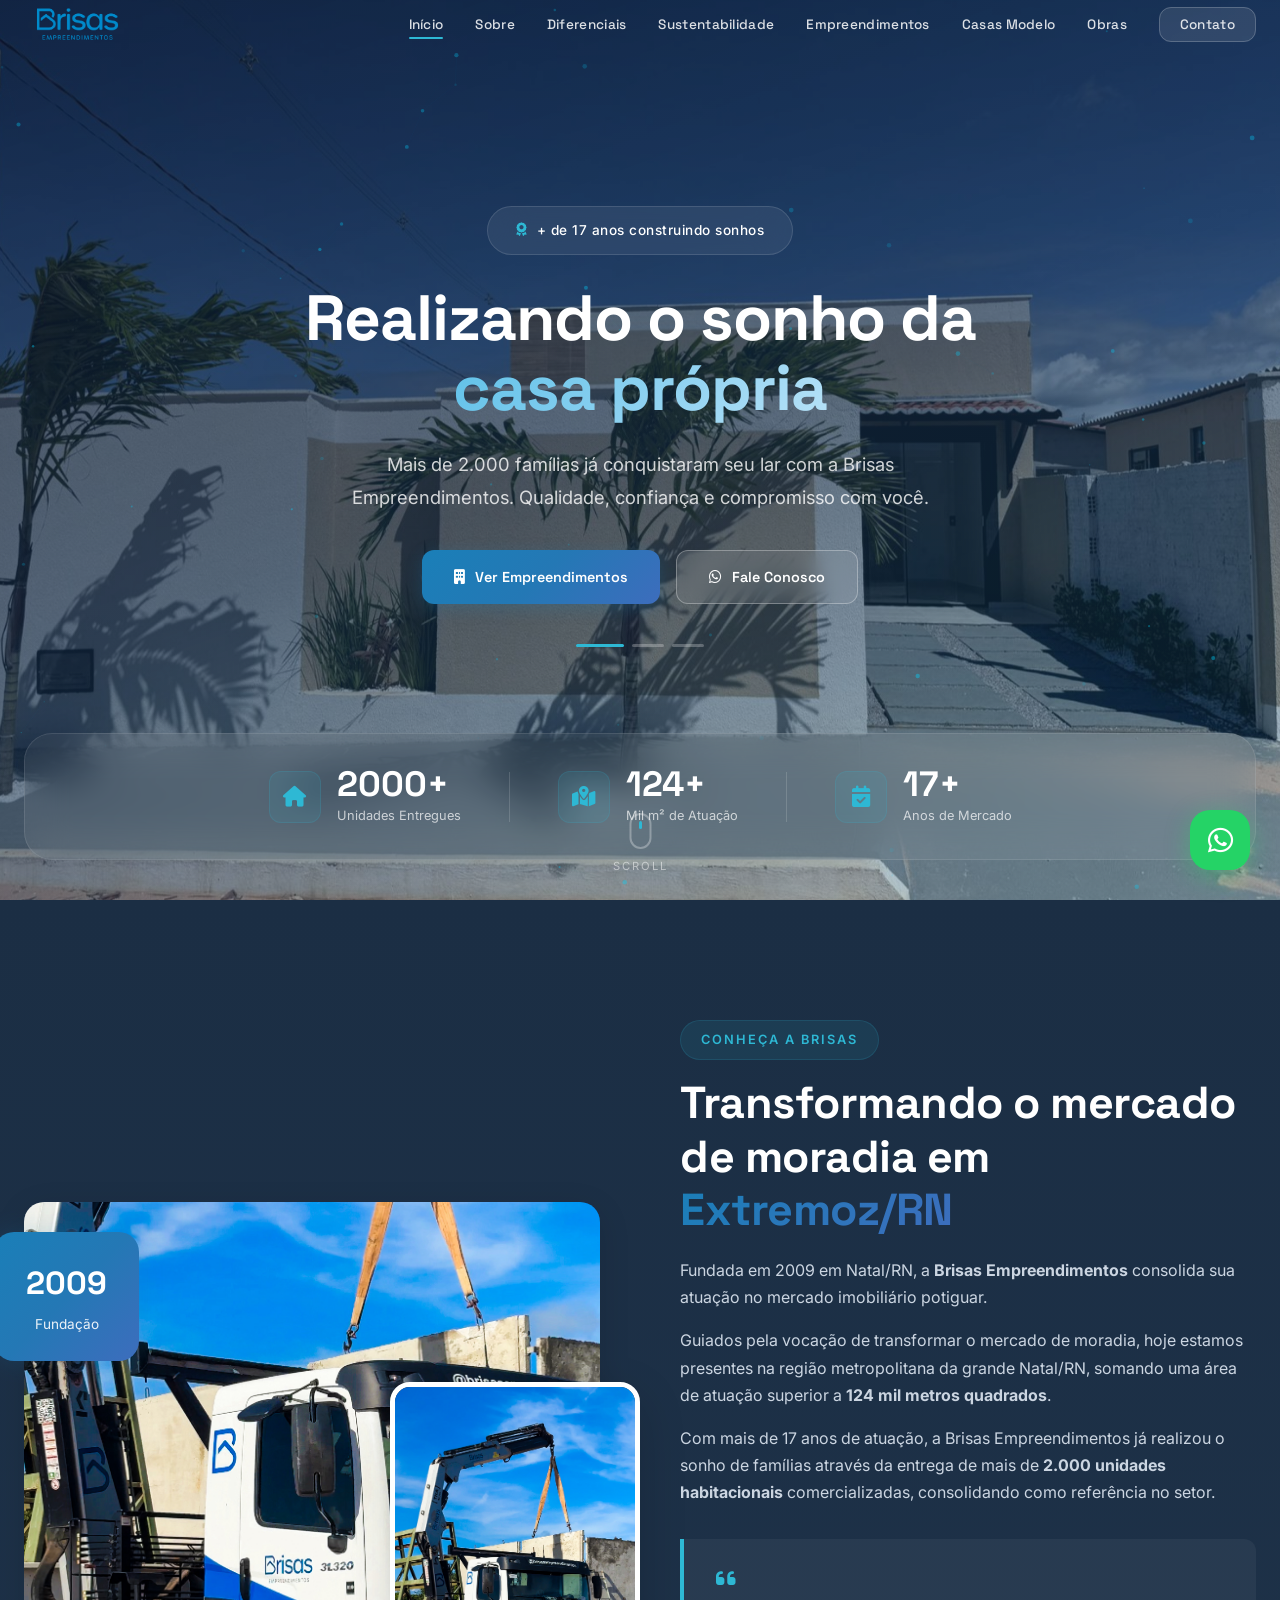
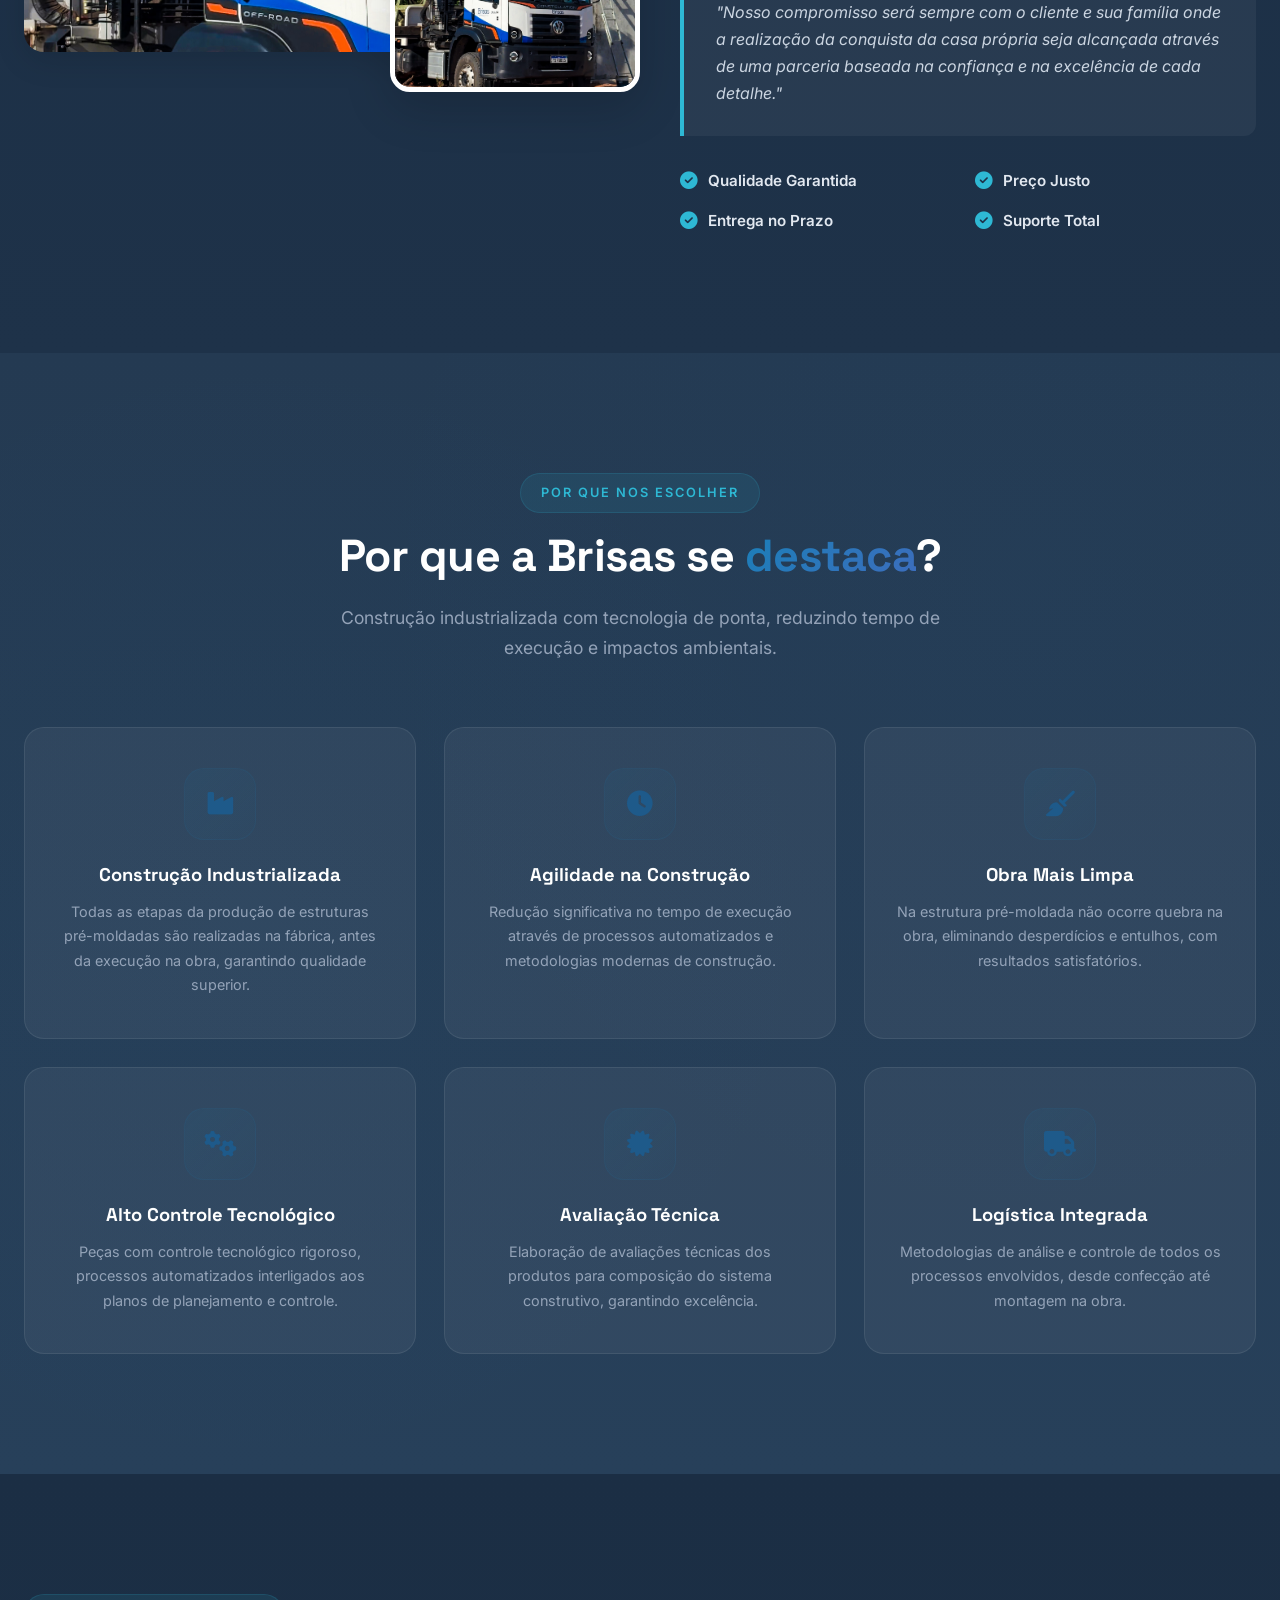
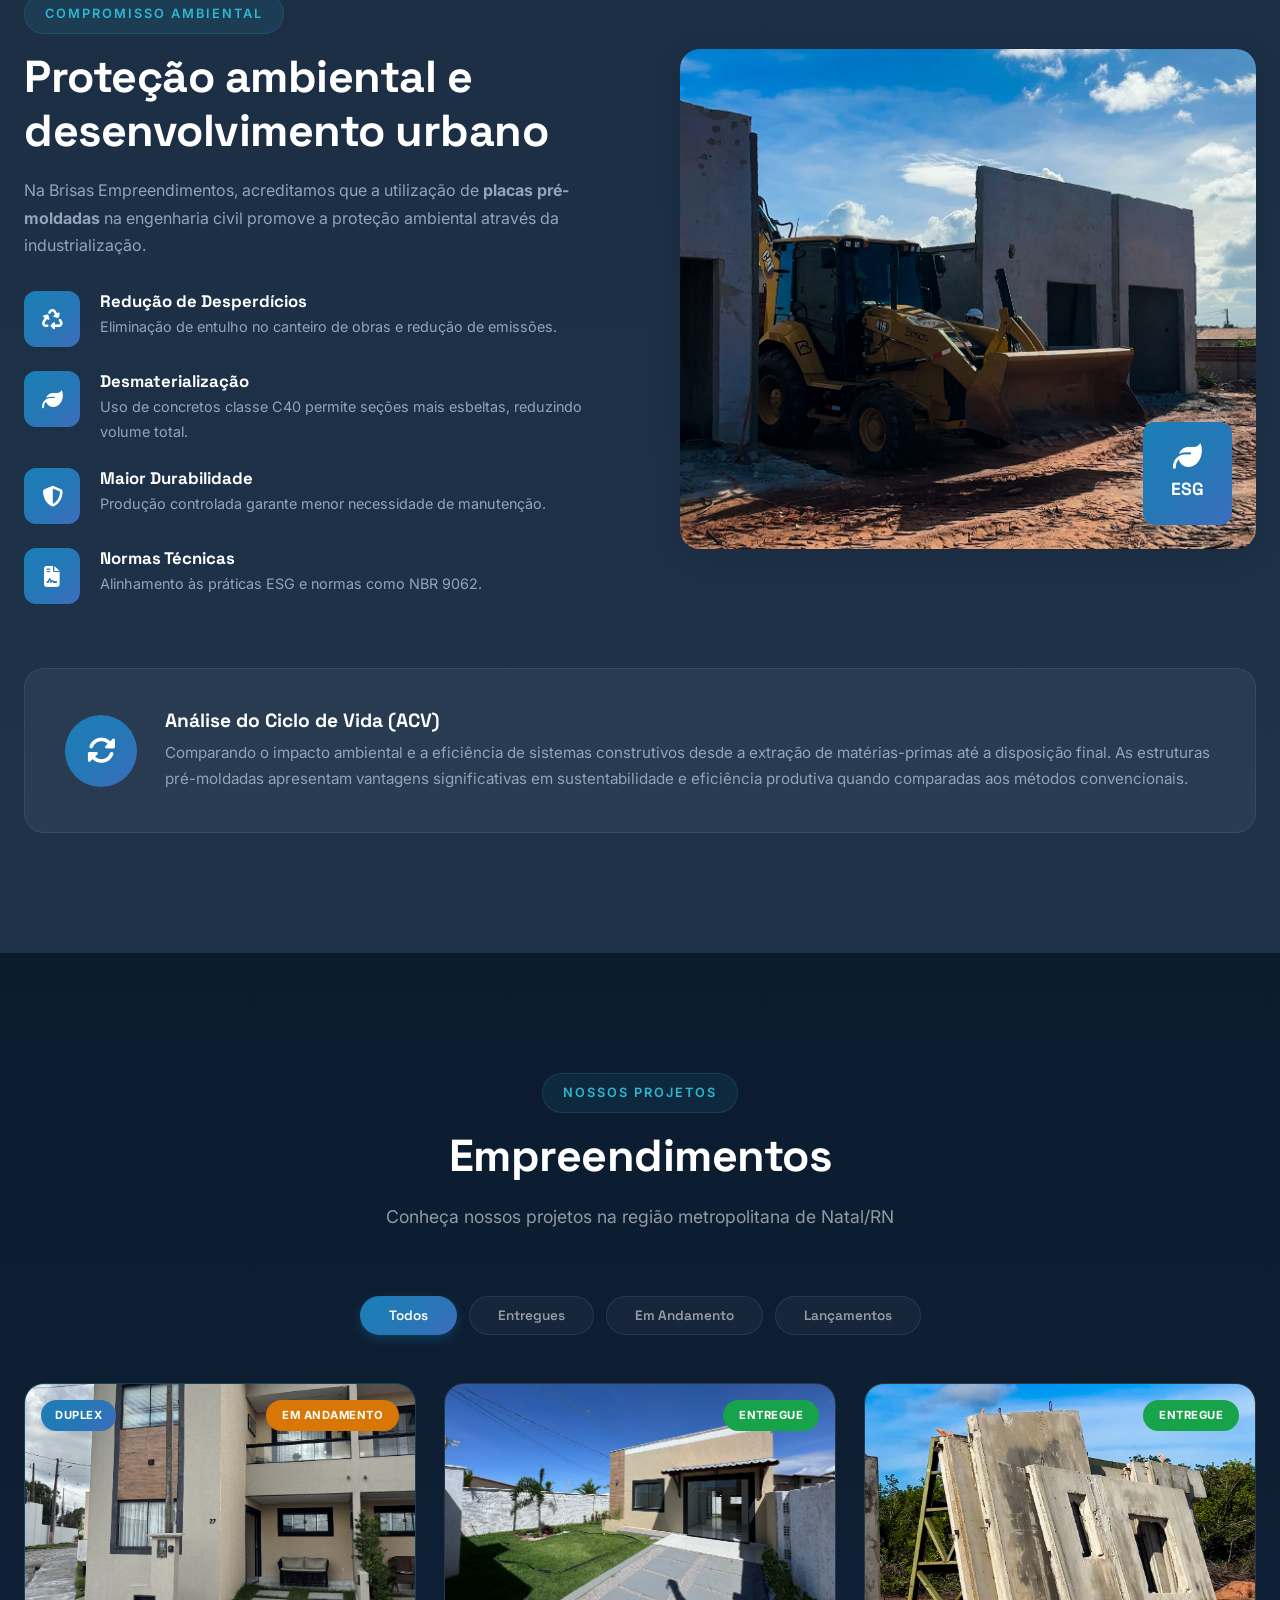
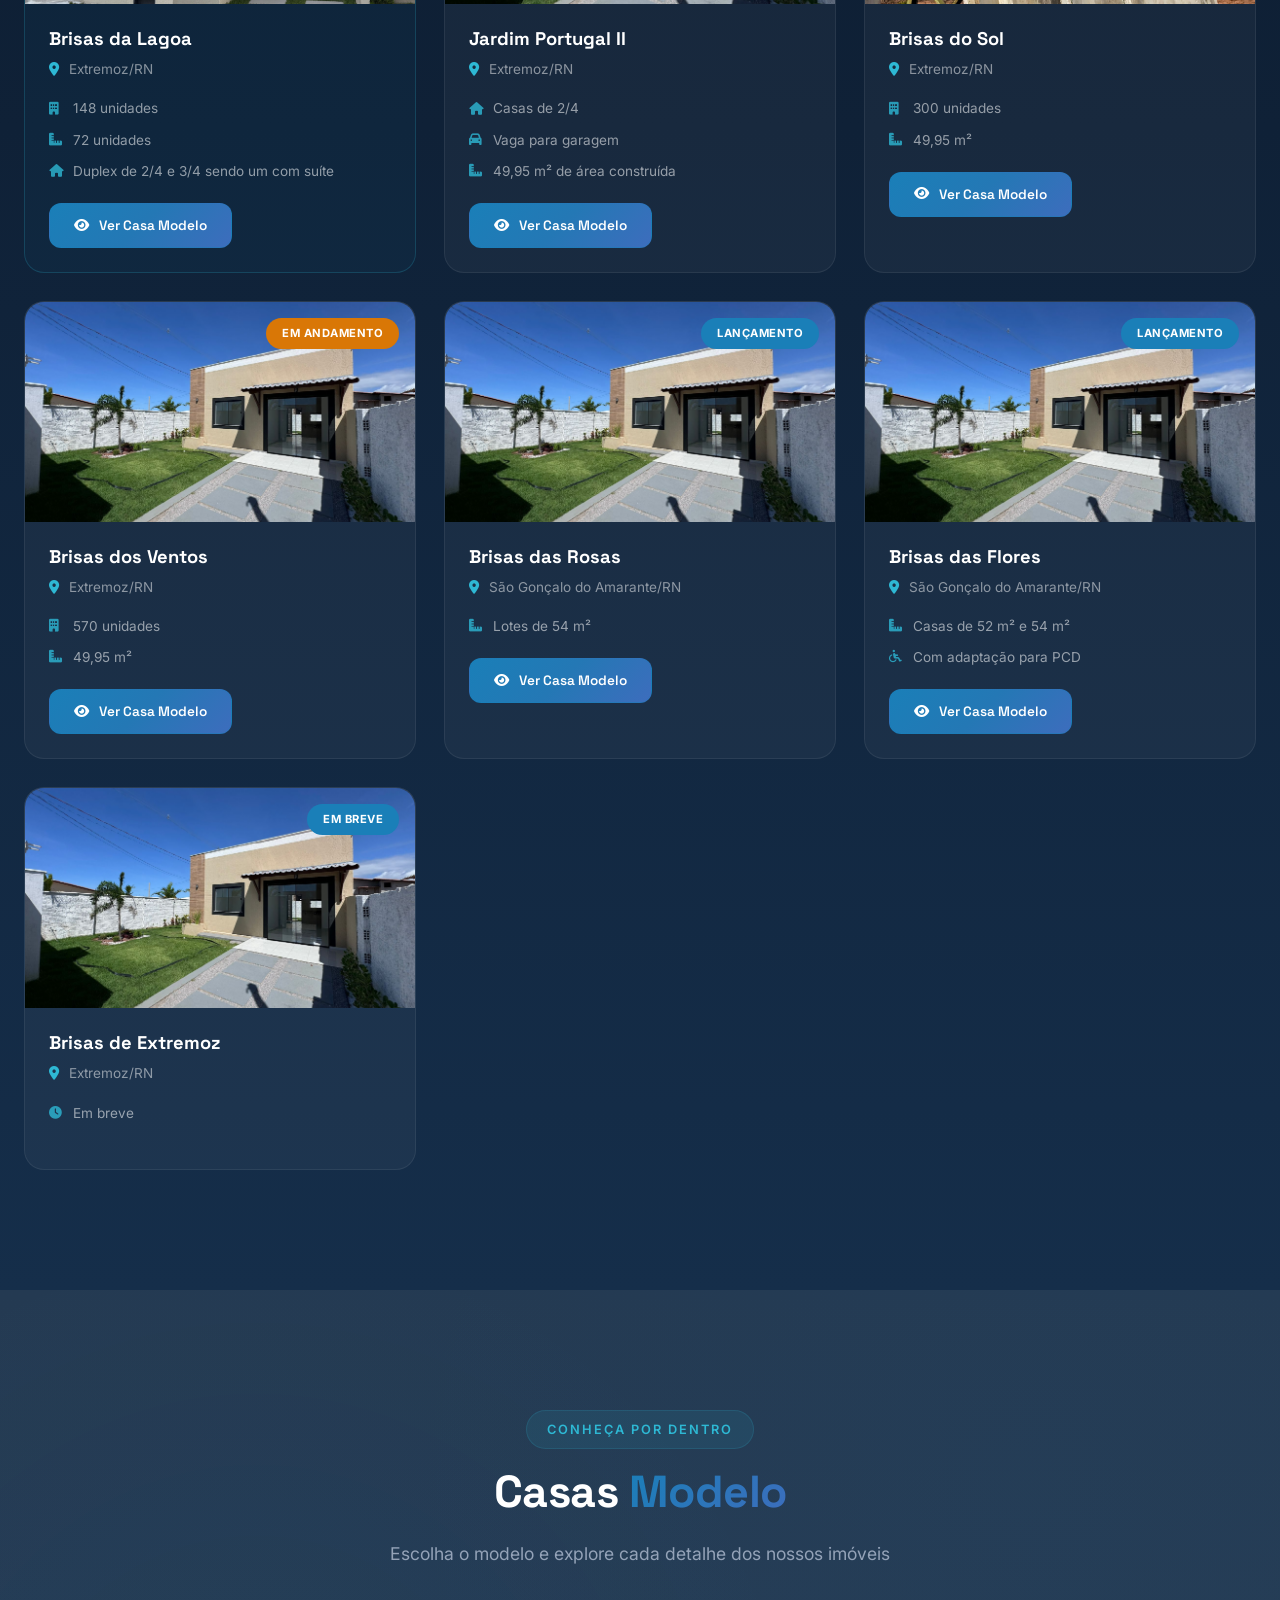
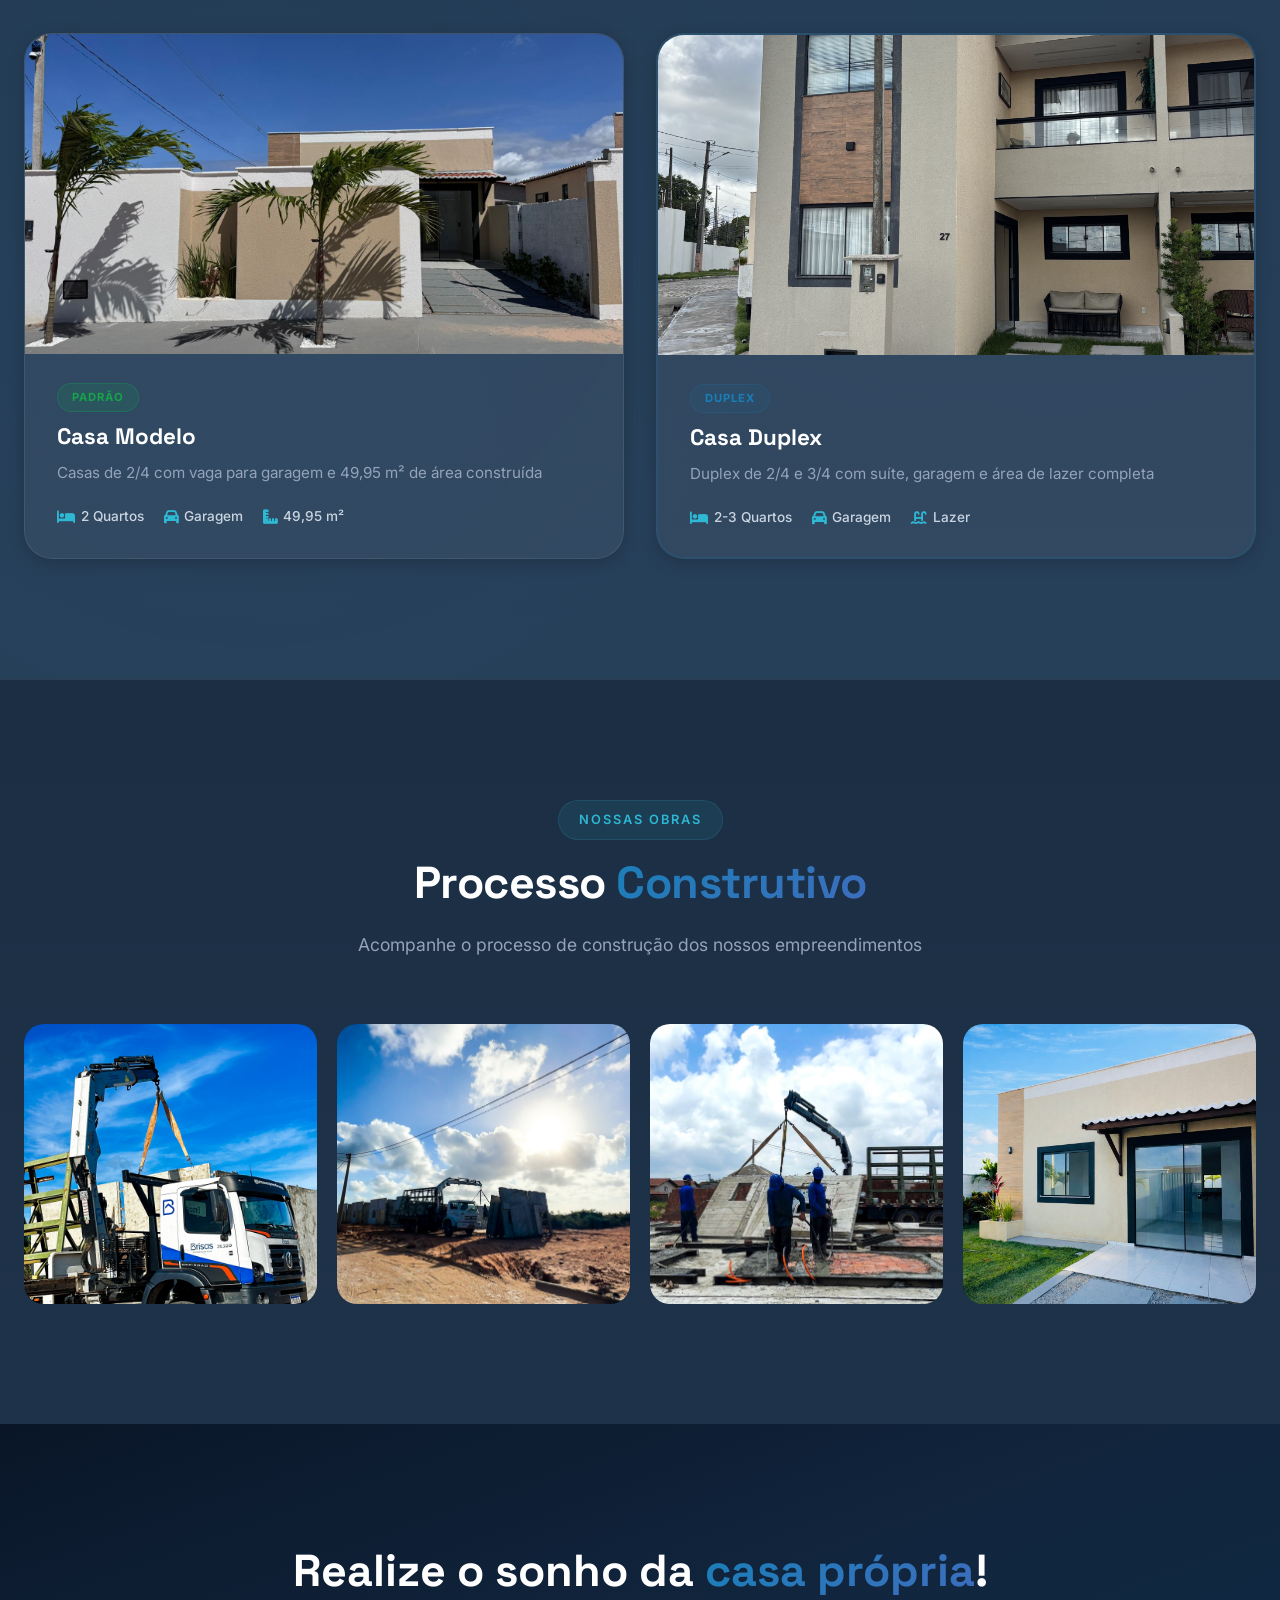
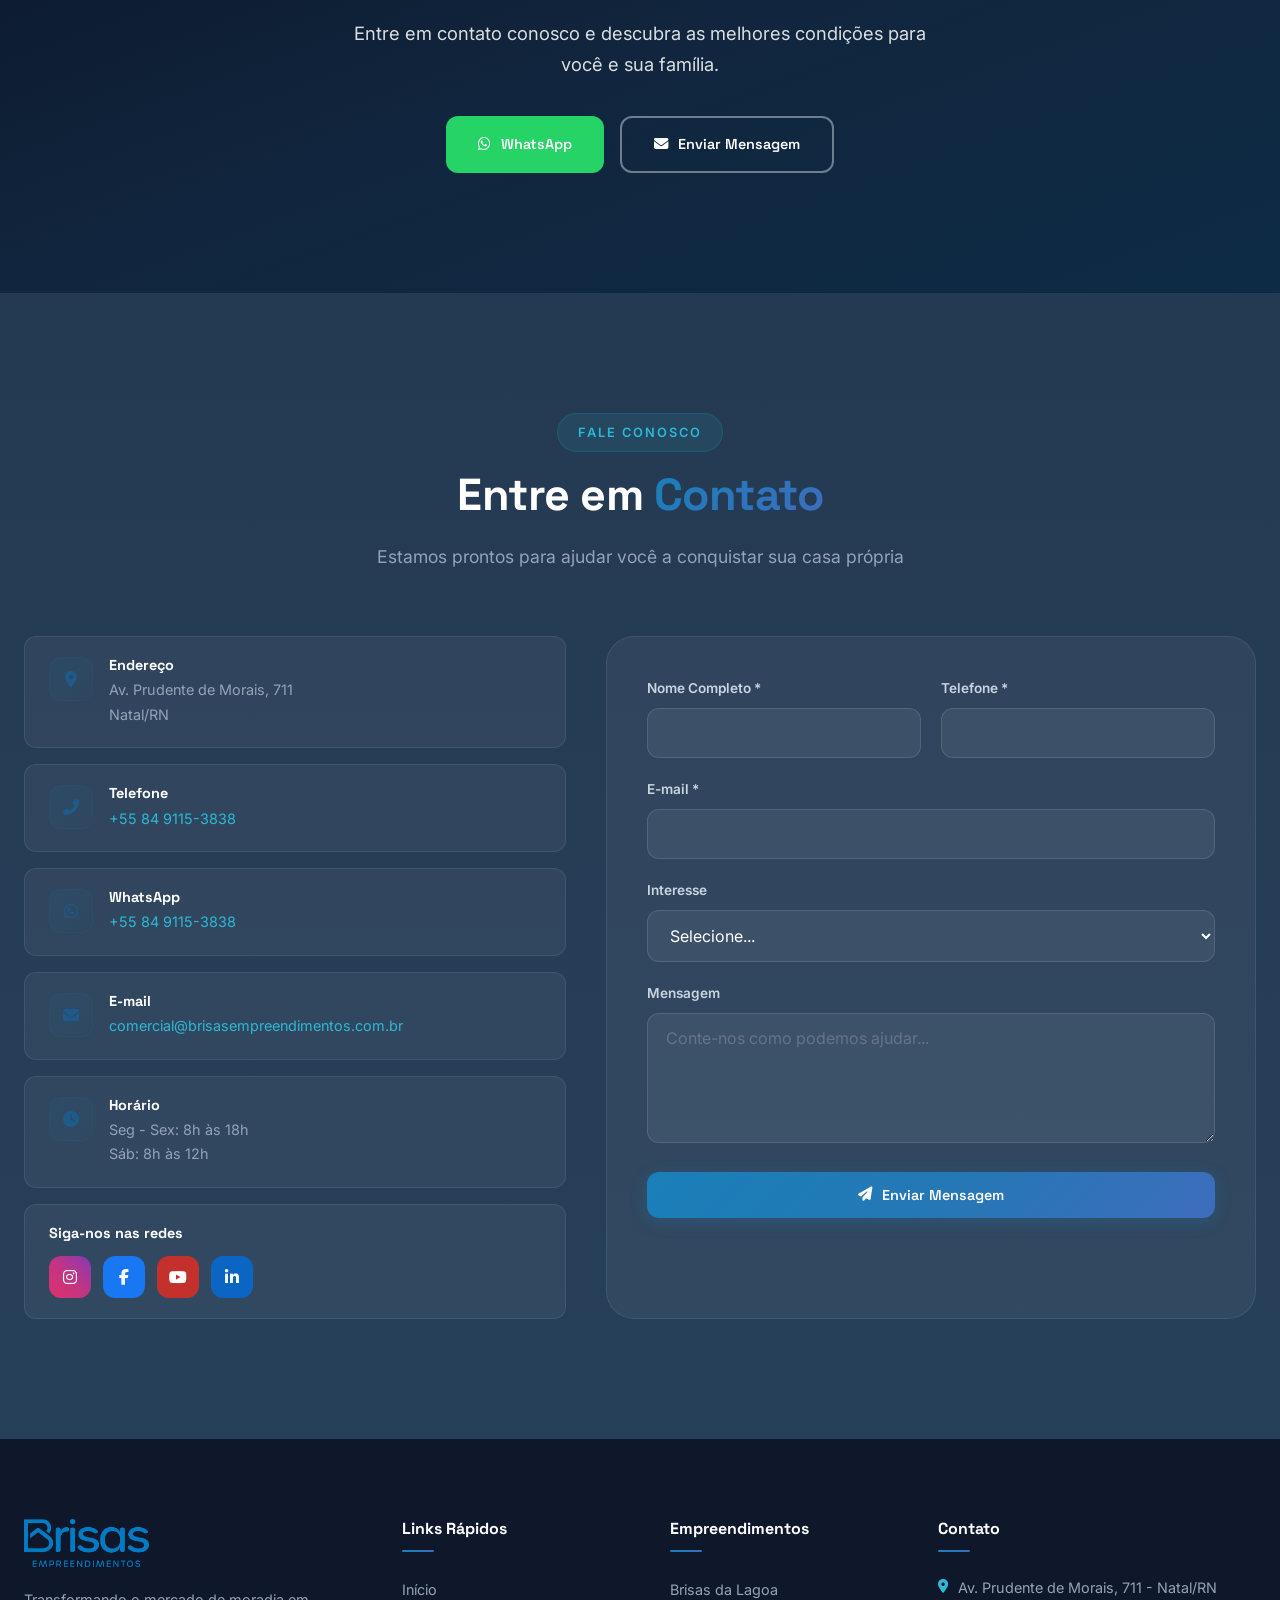
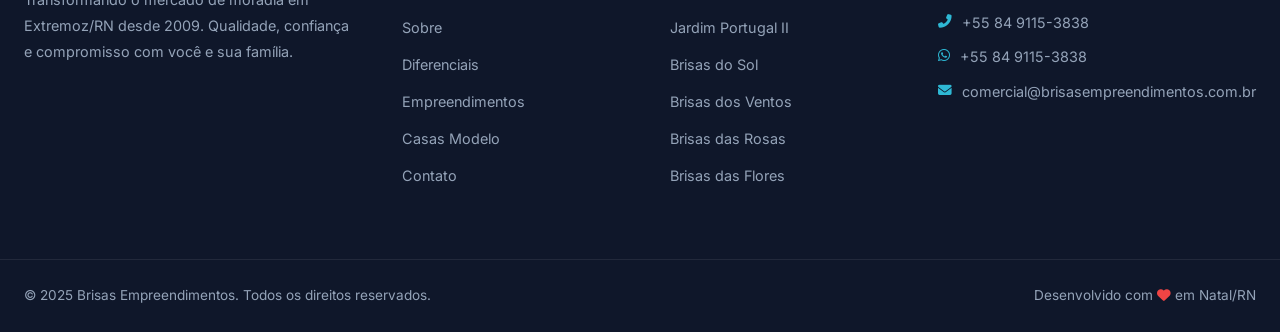
==== commit 2148eb5d: "george pediu" ====
--- a/index.html
+++ b/index.html
@@ -4,7 +4,7 @@
     <meta charset="UTF-8">
     <meta name="viewport" content="width=device-width, initial-scale=1.0">
     <meta name="description" content="Brisas Empreendimentos - Construindo sonhos há mais de 17 anos em Extremoz/RN. Casas e Duplex com qualidade e sustentabilidade.">
-    <meta name="keywords" content="construtora, casas, duplex, imóveis, Extremoz, RN, moradia popular, sustentabilidade">
+    <meta name="keywords" content="construtora, casas, duplex, imóveis, Extremoz, RN, moradia, sustentabilidade">
     <title>Brisas Empreendimentos | Realizando Sonhos em Extremoz/RN</title>
     
     <link rel="icon" type="image/png" href="images/favicon.png">
@@ -164,12 +164,12 @@
                 
                 <div class="sobre-content" data-aos="fade-left">
                     <span class="section-badge">Conheça a Brisas</span>
-                    <h2 class="section-title">Transformando o mercado de moradia popular em <span class="gradient-text">Extremoz/RN</span></h2>
+                    <h2 class="section-title">Transformando o mercado de moradia em <span class="gradient-text">Extremoz/RN</span></h2>
                     <p class="sobre-text">
                         Fundada em 2009 em Natal/RN, a <strong>Brisas Empreendimentos</strong> consolida sua atuação no mercado imobiliário potiguar.
                     </p>
                     <p class="sobre-text">
-                        Guiados pela vocação de transformar o mercado de moradia popular, hoje estamos presentes na região metropolitana da grande Natal/RN, somando uma área de atuação superior a <strong>124 mil metros quadrados</strong>.
+                        Guiados pela vocação de transformar o mercado de moradia, hoje estamos presentes na região metropolitana da grande Natal/RN, somando uma área de atuação superior a <strong>124 mil metros quadrados</strong>.
                     </p>
                     <p class="sobre-text">
                         Com mais de 17 anos de atuação, a Brisas Empreendimentos já realizou o sonho de famílias através da entrega de mais de <strong>2.000 unidades habitacionais</strong> comercializadas, consolidando como referência no setor.
@@ -674,7 +674,7 @@
                                 <span class="logo-emp">EMPREENDIMENTOS</span>
                             </div>
                         </div>
-                        <p>Transformando o mercado de moradia popular em Extremoz/RN desde 2009. Qualidade, confiança e compromisso com você e sua família.</p>
+                        <p>Transformando o mercado de moradia em Extremoz/RN desde 2009. Qualidade, confiança e compromisso com você e sua família.</p>
                     </div>
                     <div class="footer-col">
                         <h4>Links Rápidos</h4>
